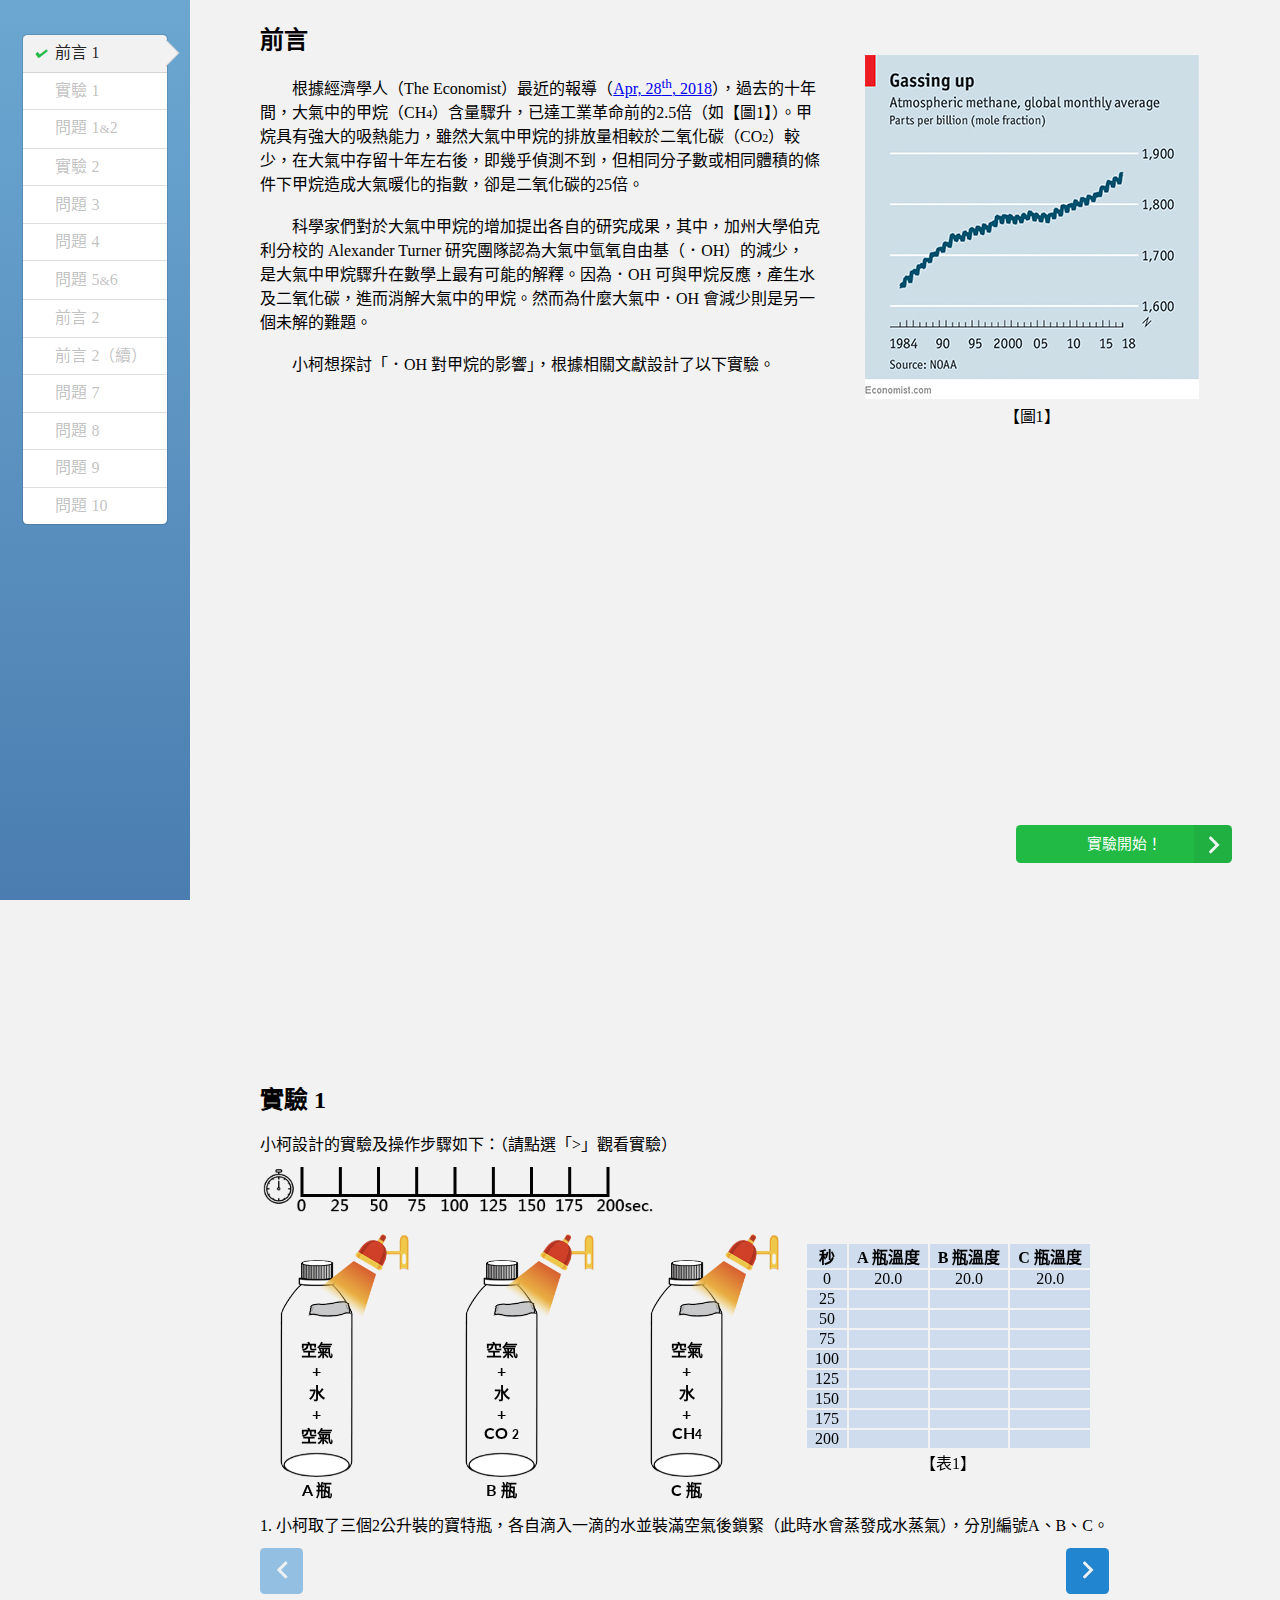
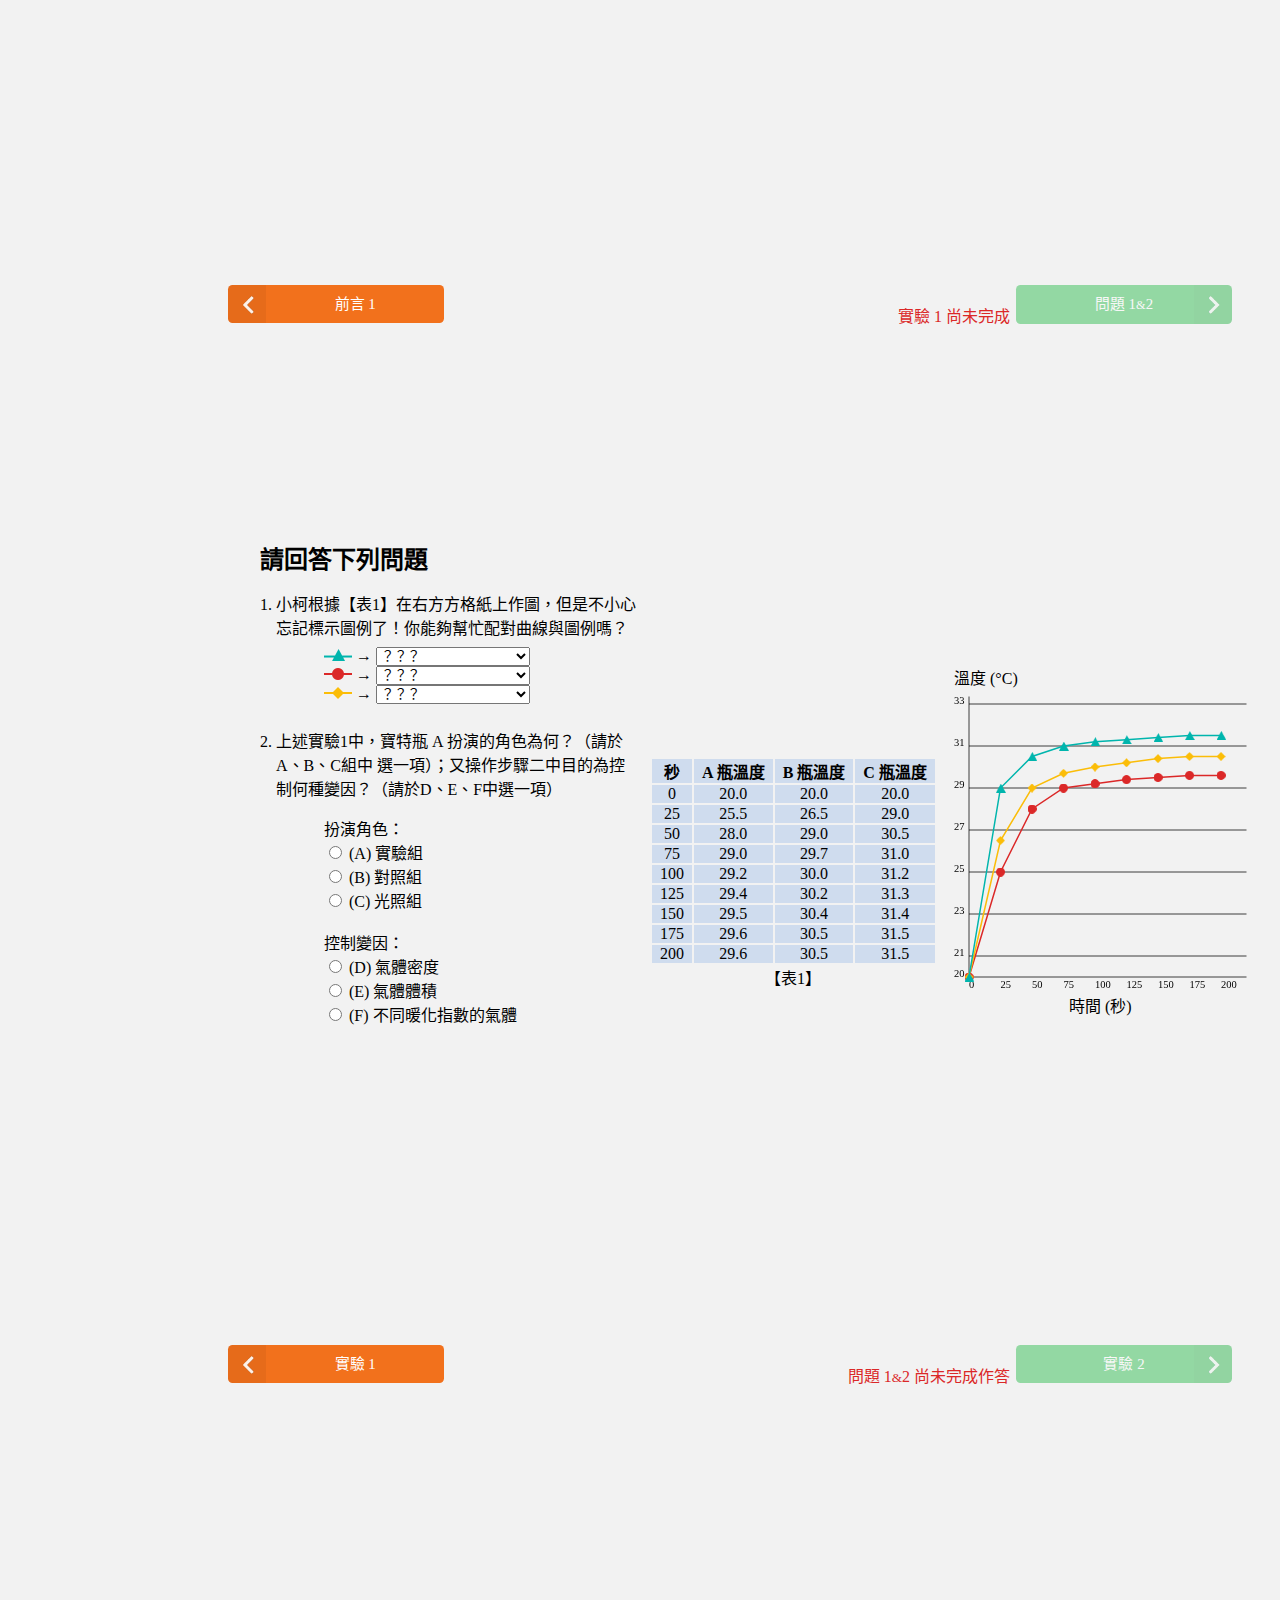
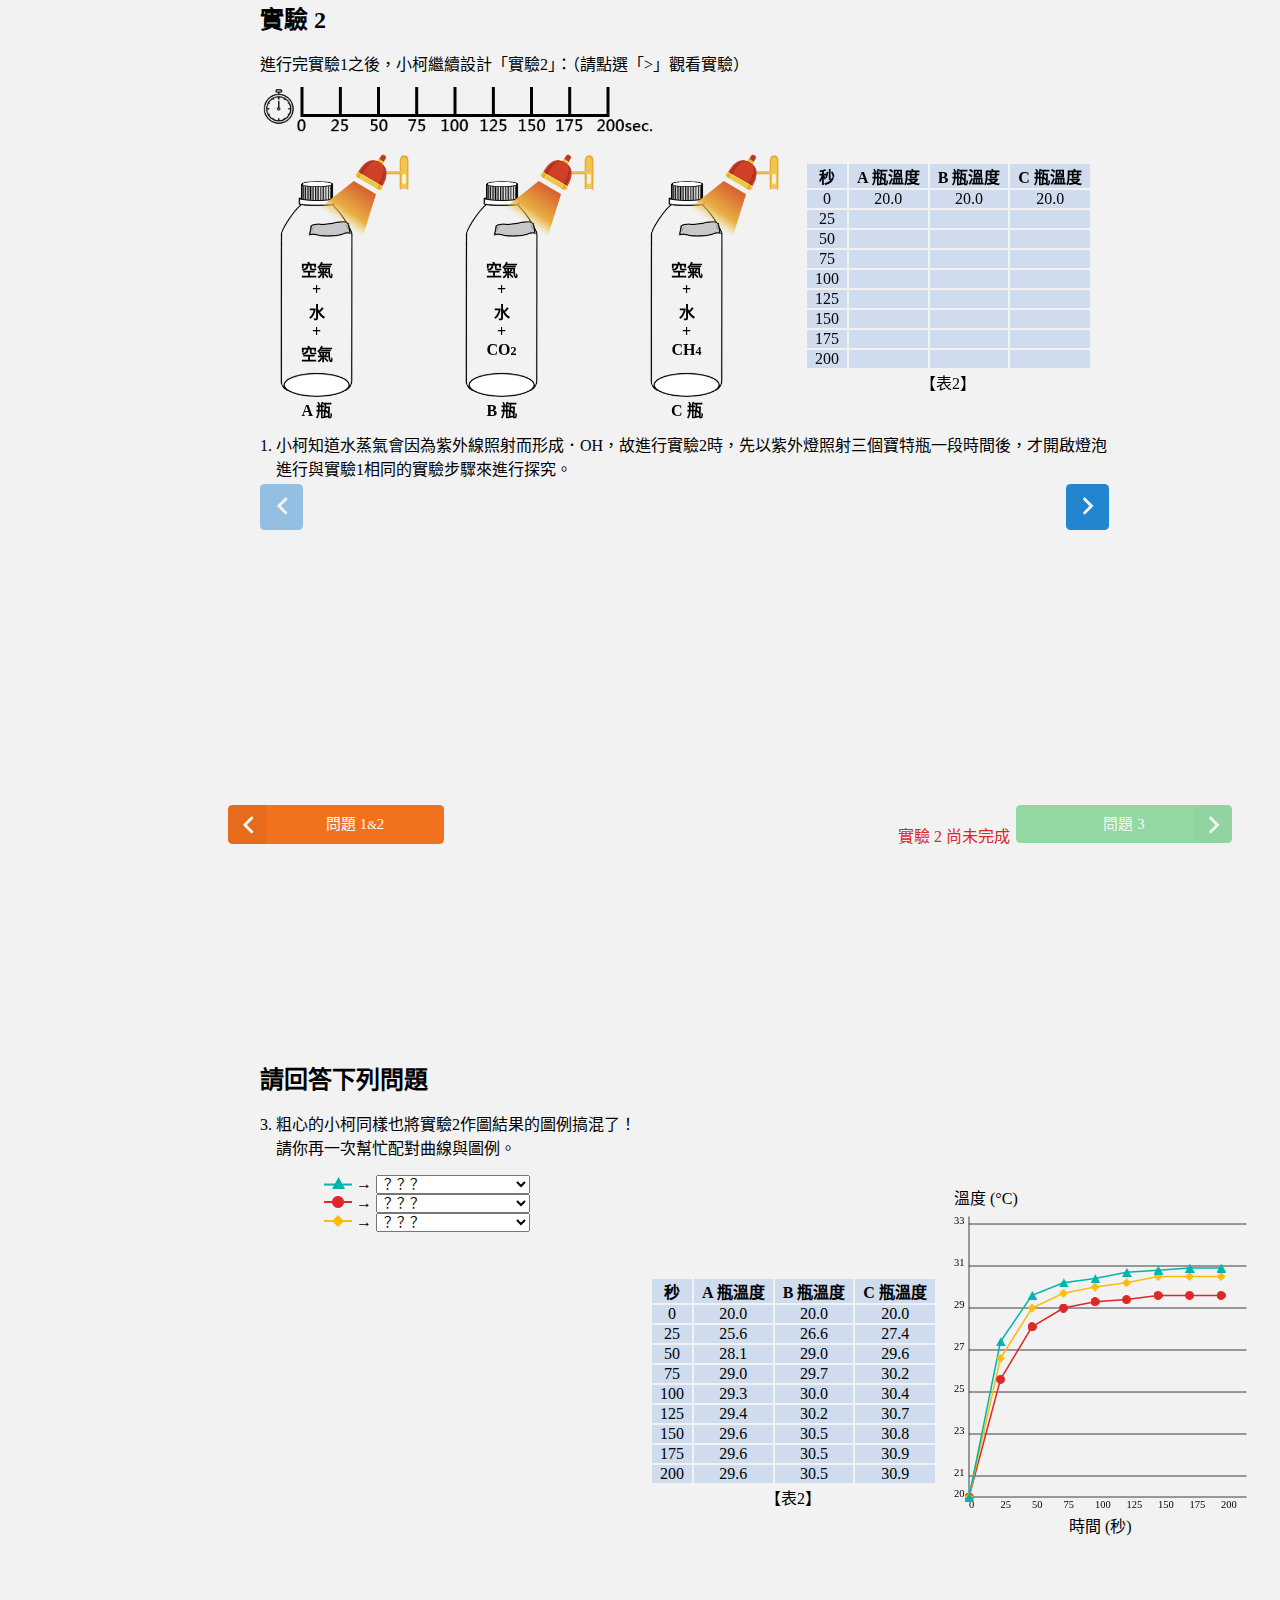
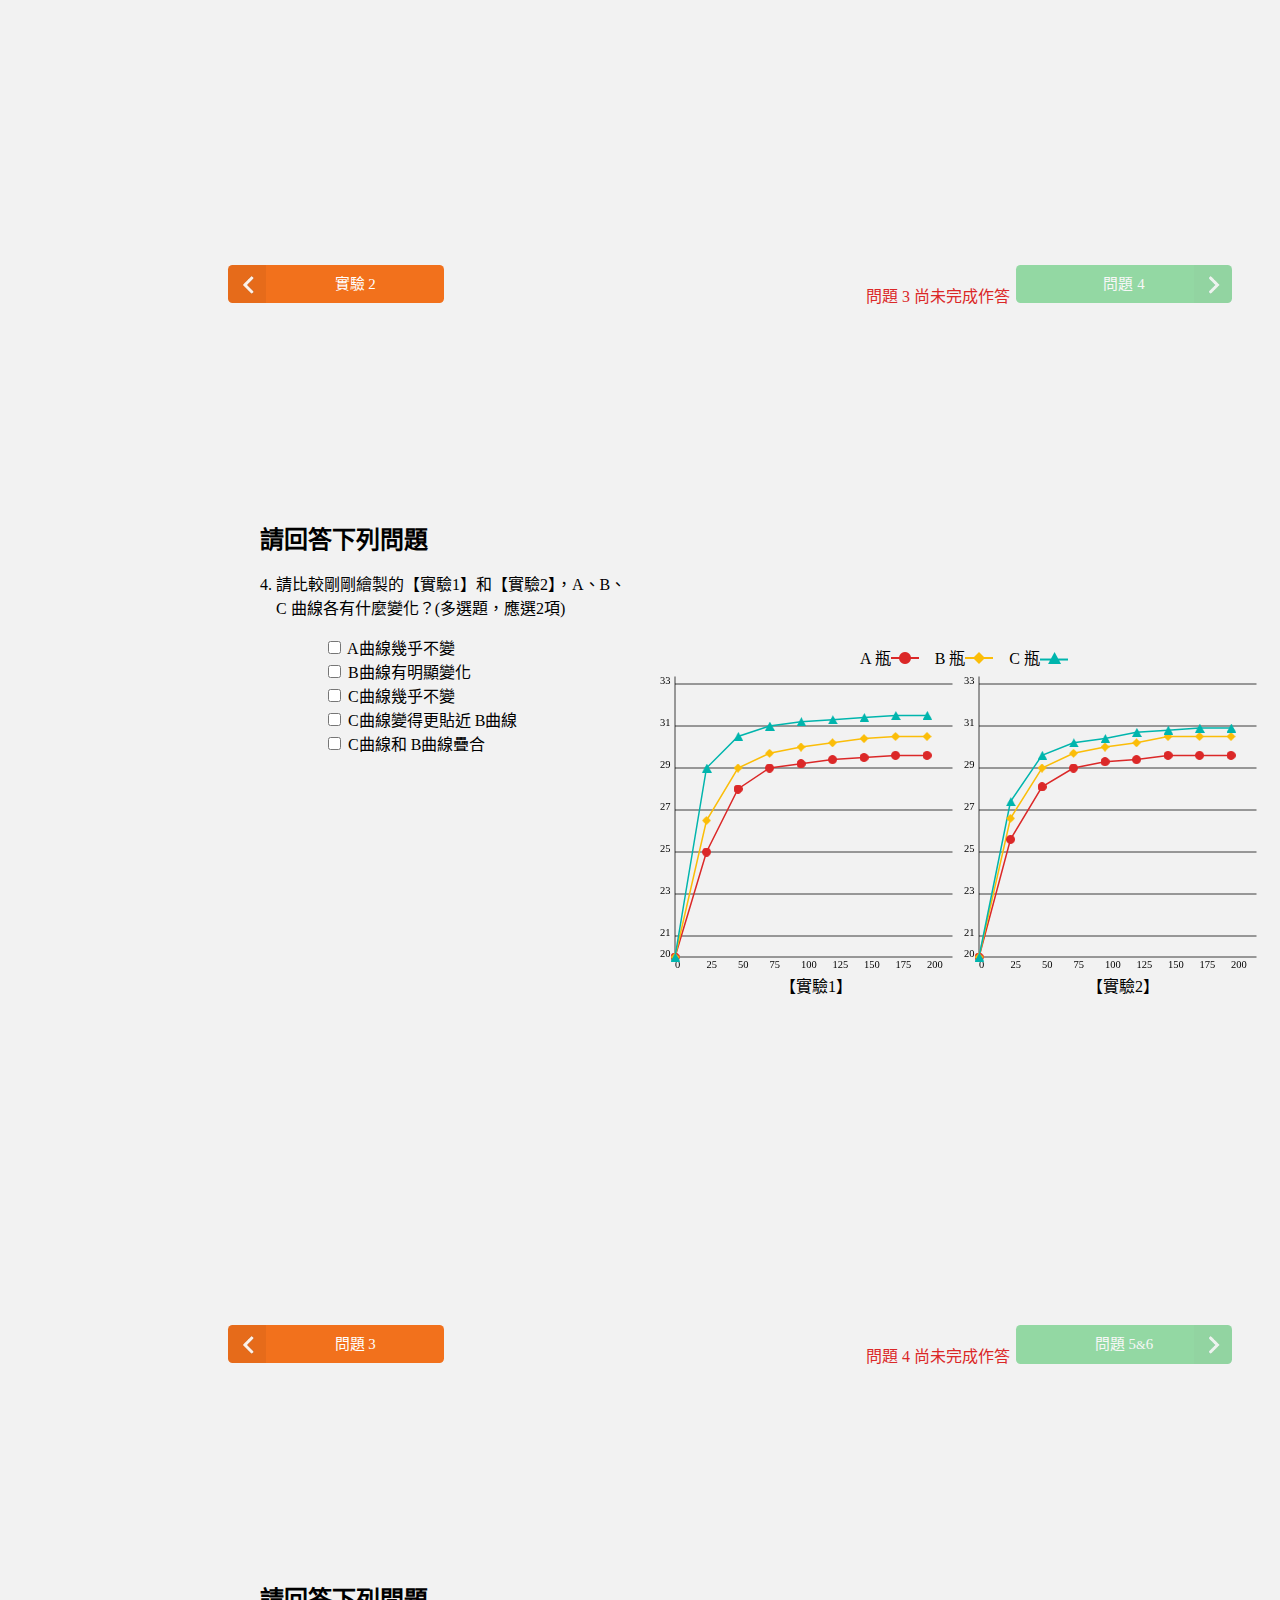
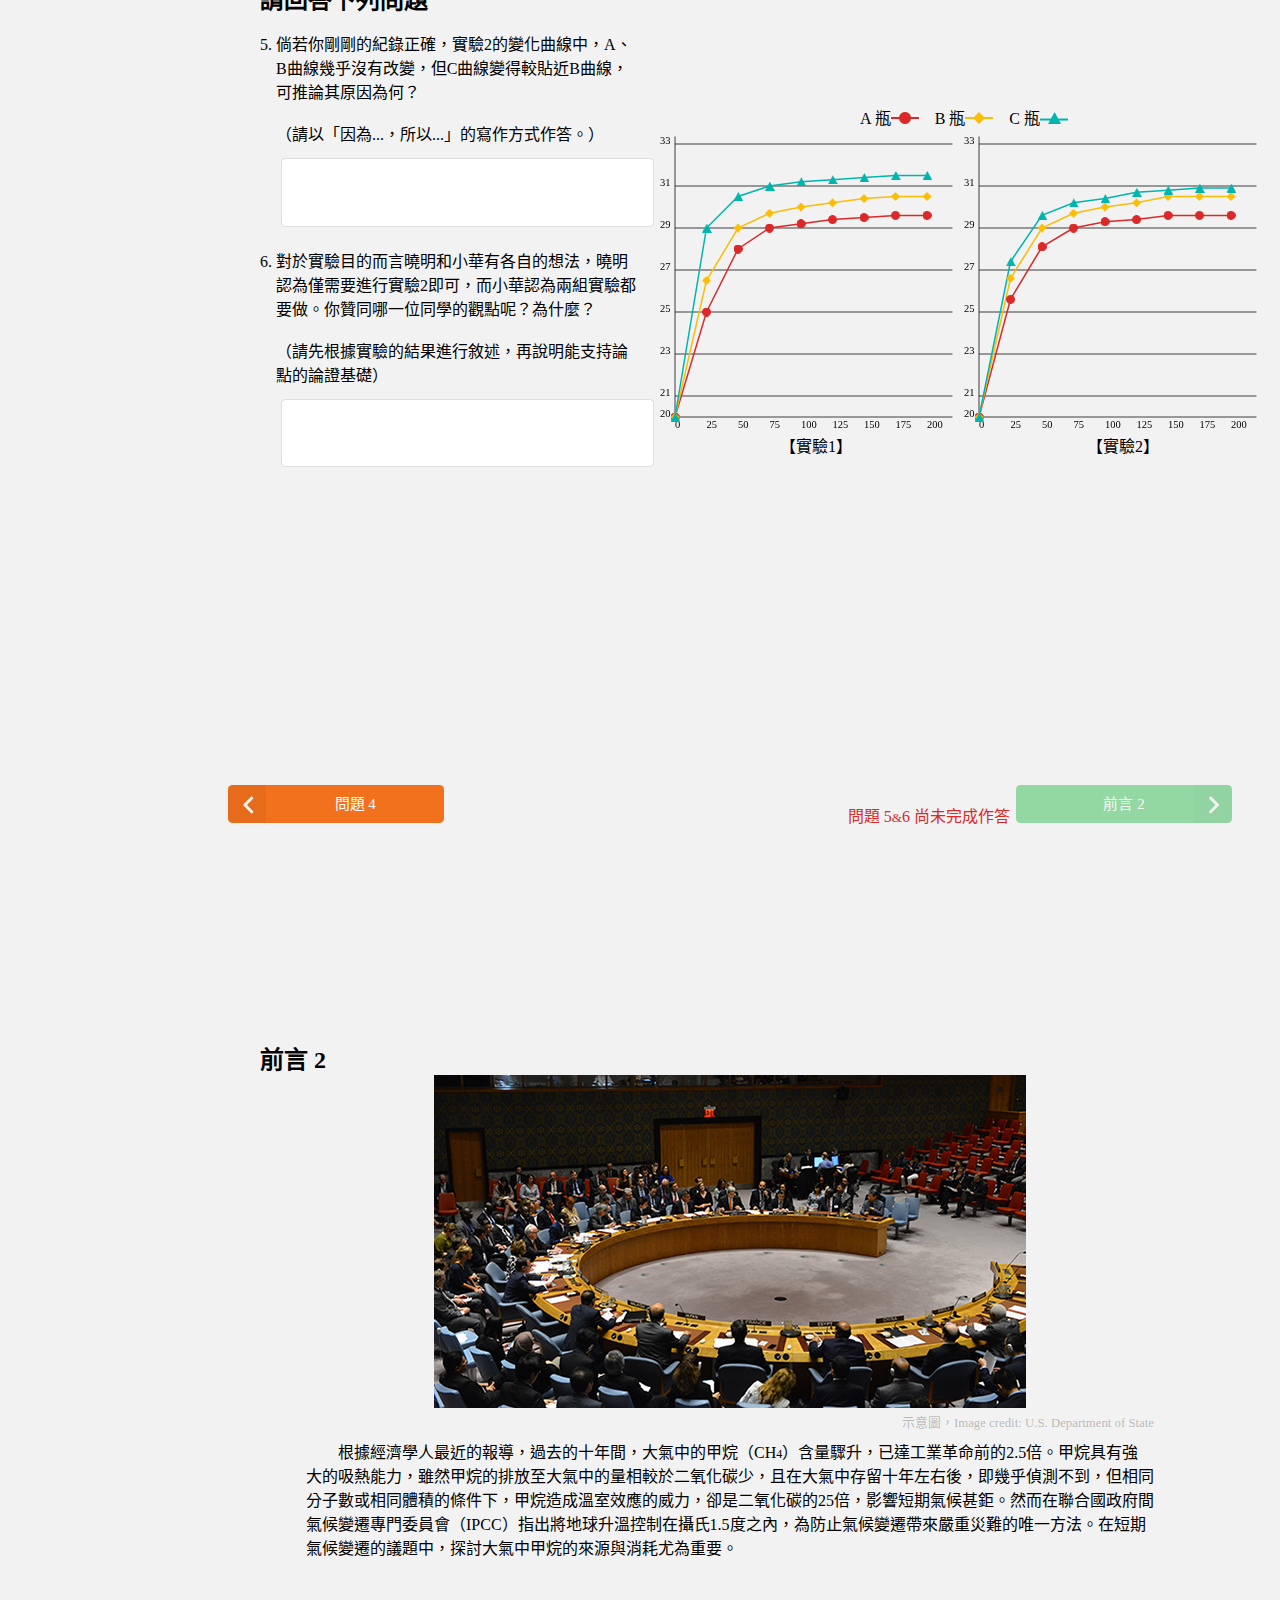
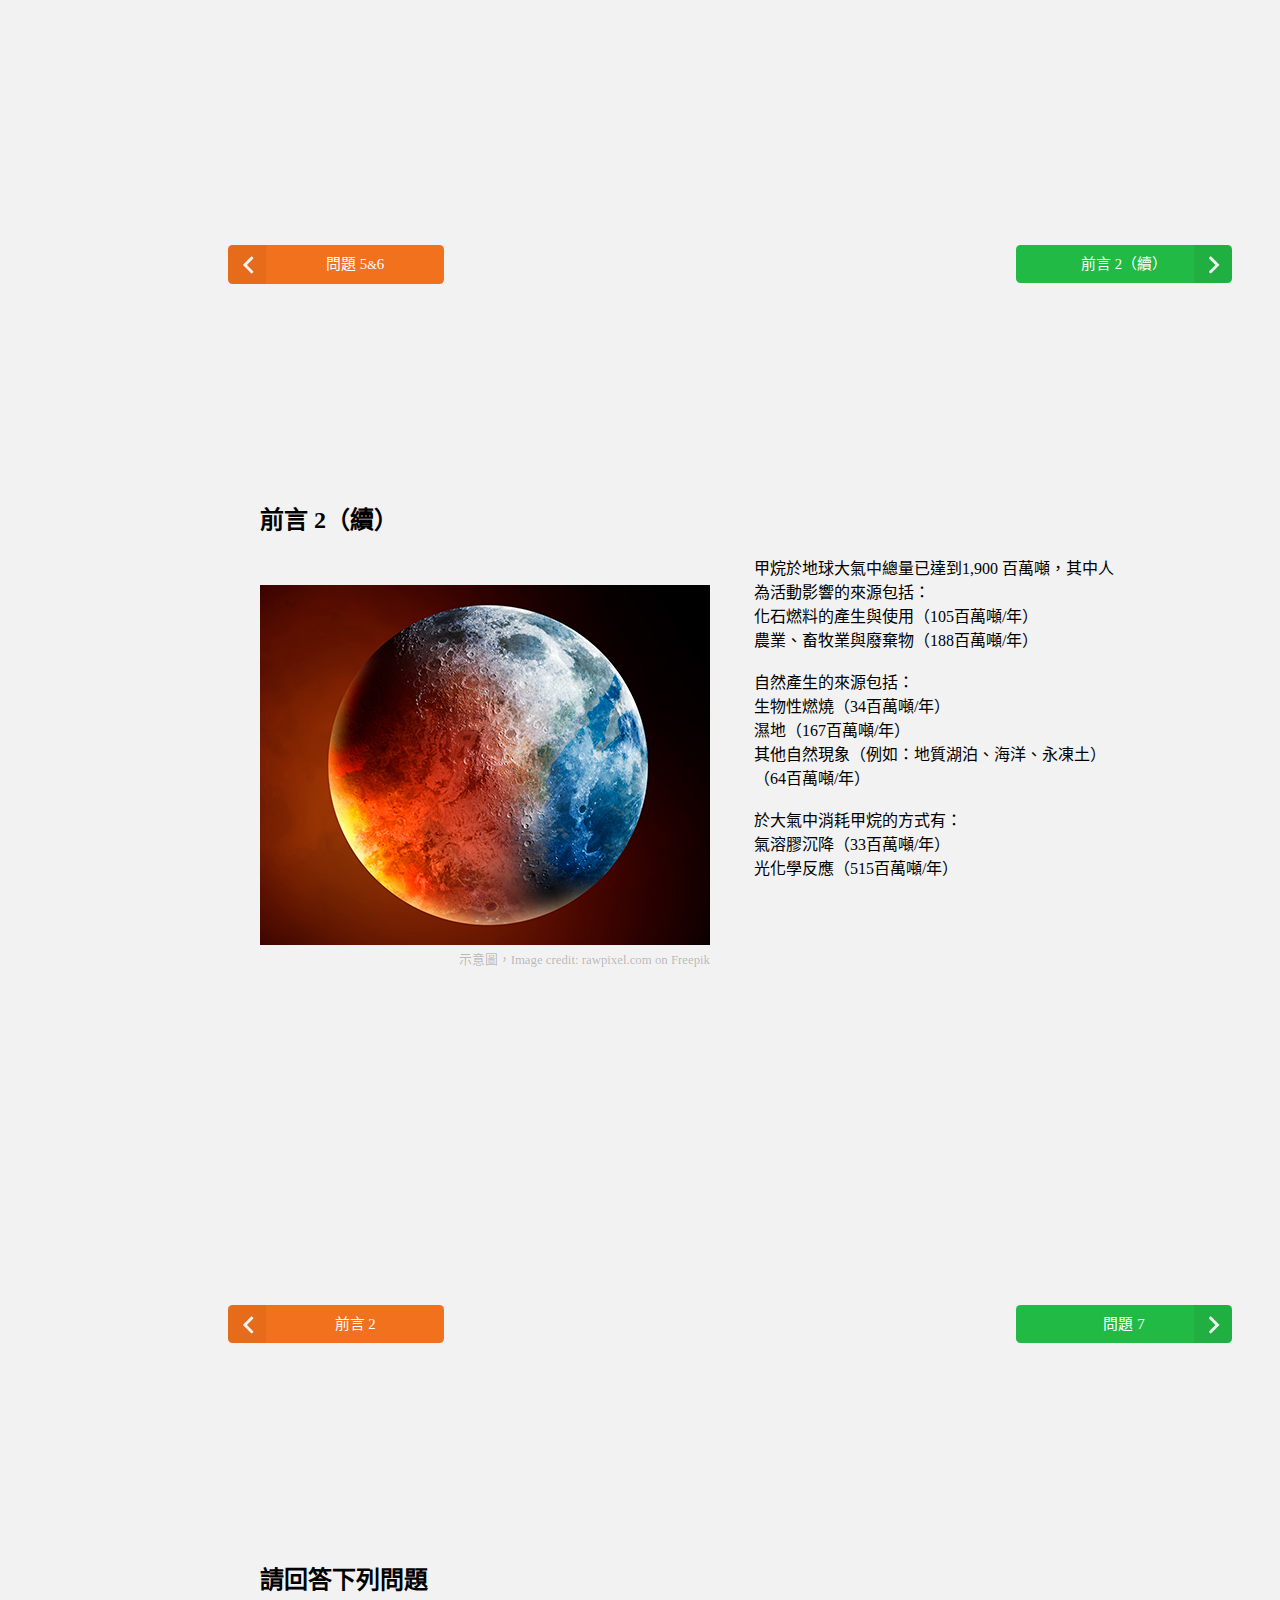
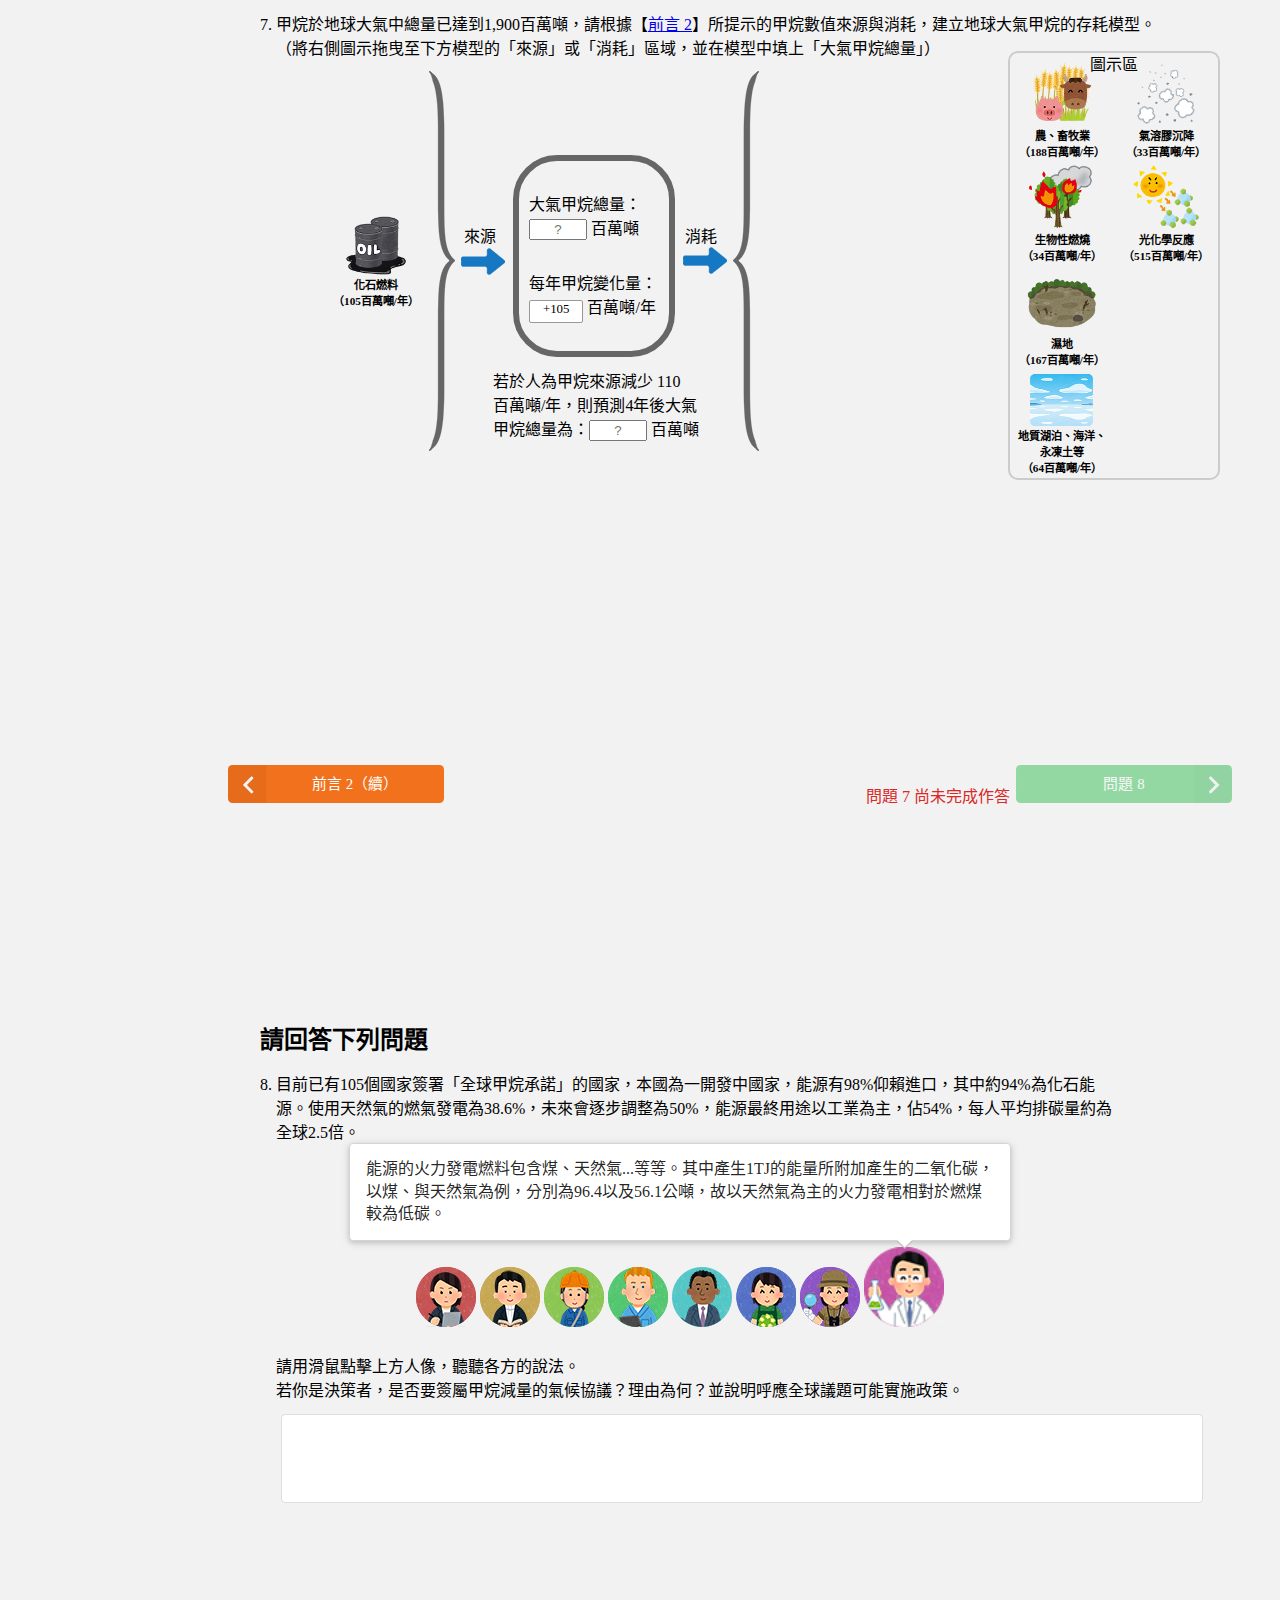
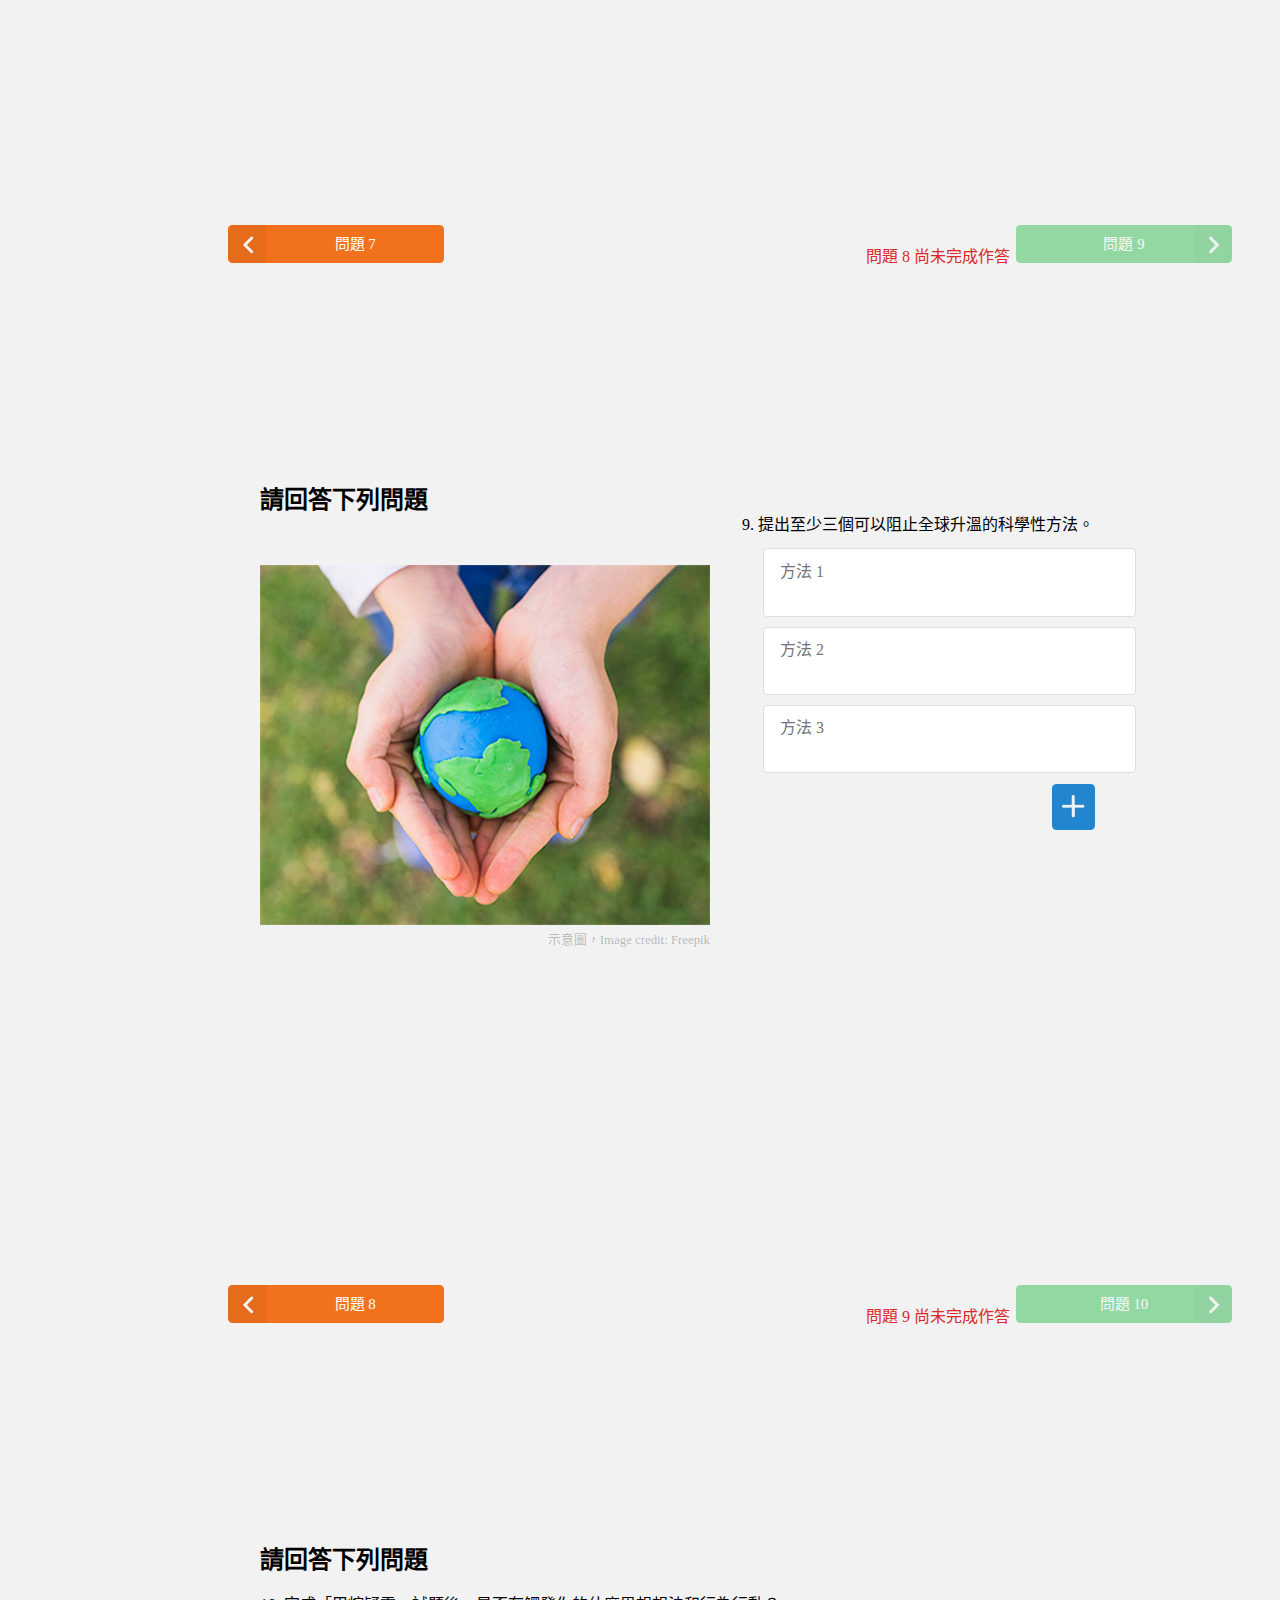
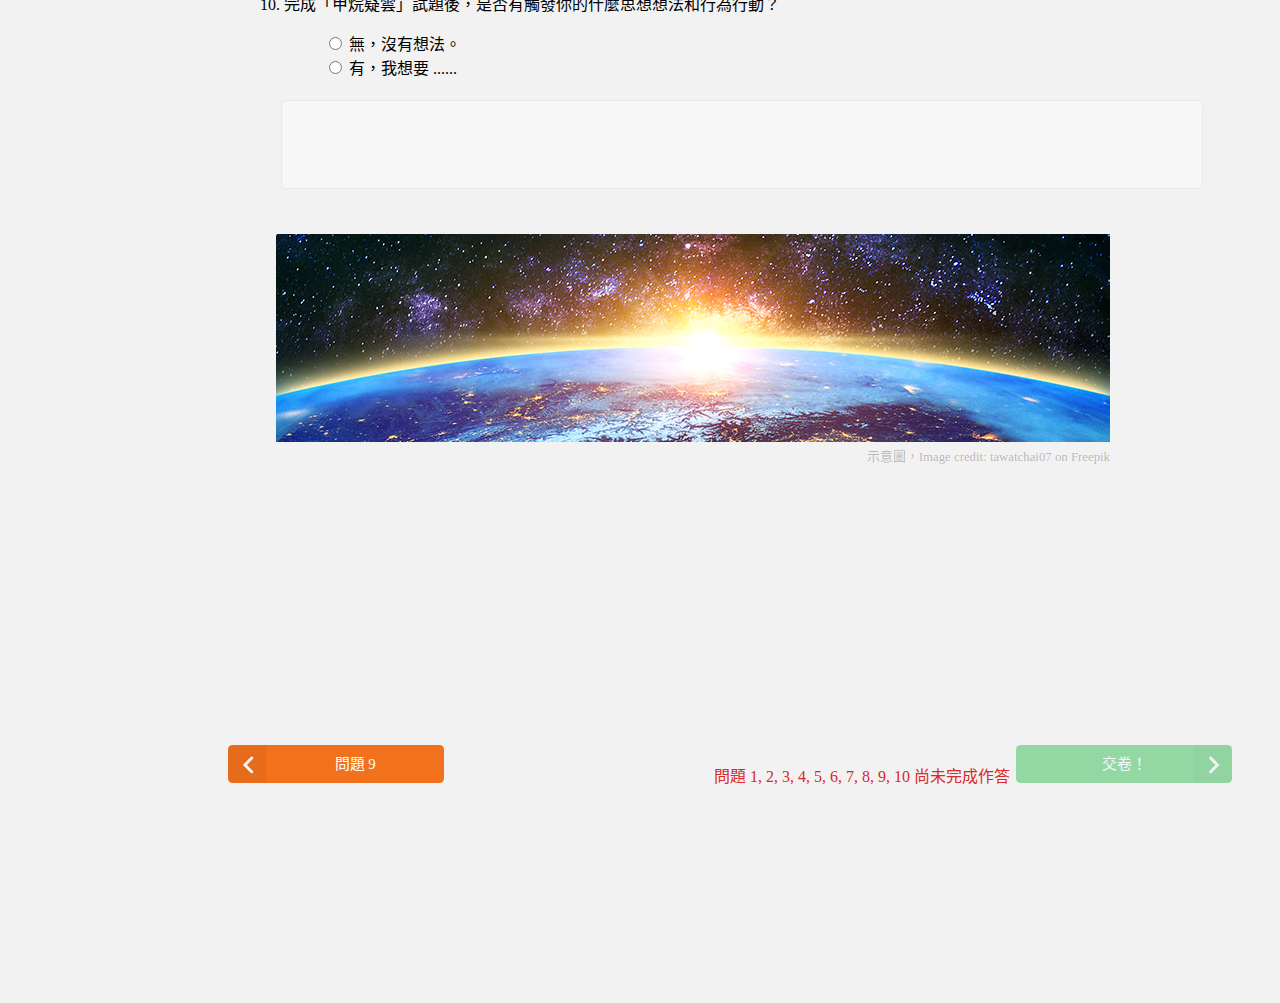
==== index.html @ 1a1a3a29 "Add custom tracking events" ====
﻿<!doctype html>
<html lang="zh-tw">
<head>
	<meta charset="UTF-8">
	<title>甲烷疑雲</title>

	<link rel="stylesheet" type="text/css" href="style/body.css">
	<link rel="stylesheet" type="text/css" href="style/button.css">
	<link rel="stylesheet" type="text/css" href="style/popup.css">
	<link rel="stylesheet" type="text/css" href="style/step.css">
	<link rel="stylesheet" type="text/css" href="style/textarea.css">
	<link rel="stylesheet" type="text/css" href="style/quiz7.css">
	<link rel="stylesheet" type="text/css" href="style/quiz8.css">

	<script type="text/javascript" src="script/timer.js"></script>
	<script type="text/javascript" src="script/navigation.js"></script>
	<script type="text/javascript" src="script/exp1.js"></script>
	<script type="text/javascript" src="script/quiz1.js"></script>
	<script type="text/javascript" src="script/exp2.js"></script>
	<script type="text/javascript" src="script/quiz2.js"></script>
	<script type="text/javascript" src="script/quiz7.js"></script>
	<script type="text/javascript" src="script/quiz8.js"></script>
	<script type="text/javascript" src="script/quiz9.js"></script>
</head>

<body>
	<div class="aside">
		<div class="aside-container">	   
			<div class="ui vertical steps">
				<a class="active step" id="step0" onclick="scrollToSection(0)">
					<img src="image/check.png" class="check-icon" id="cm0">
					<div class="content">
						<div class="description" id="step-desc1">前言 1</div>
					</div>
				</a>
				<a class="disabled step" id="step1" onclick="scrollToSection(1)">
					<img src="image/check.png" class="check-icon hidden" id="cm1">
					<div class="content">
						<div class="description" id="step-desc2">實驗 1</div>
					</div>
				</a>
				<a class="disabled step" id="step2" onclick="scrollToSection(2)">
					<img src="image/check.png" class="check-icon hidden" id="cm2">
					<div class="content">
						<div class="description" id="step-desc3">問題 1<small>&amp;</small>2</div>
					</div>
				</a>
				<a class="disabled step" id="step3" onclick="scrollToSection(3)">
					<img src="image/check.png" class="check-icon hidden" id="cm3">
					<div class="content">
						<div class="description" id="step-desc4">實驗 2</div>
					</div>
				</a>
				<a class="disabled step" id="step4" onclick="scrollToSection(4)">
					<img src="image/check.png" class="check-icon hidden" id="cm4">
					<div class="content">
						<div class="description" id="step-desc5">問題 3</div>
					</div>
				</a>
				<a class="disabled step" id="step5" onclick="scrollToSection(5)">
					<img src="image/check.png" class="check-icon hidden" id="cm5">
					<div class="content">
						<div class="description" id="step-desc6">問題 4</div>
					</div>
				</a>
				<a class="disabled step" id="step6" onclick="scrollToSection(6)">
					<img src="image/check.png" class="check-icon hidden" id="cm6">
					<div class="content">
						<div class="description" id="step-desc7">問題 5<small>&amp;</small>6</div>
					</div>
				</a>
				<a class="disabled step" id="step7" onclick="scrollToSection(7)">
					<img src="image/check.png" class="check-icon hidden" id="cm7">
					<div class="content">
						<div class="description" id="step-desc8">前言 2</div>
					</div>
				</a>
				<a class="disabled step" id="step8" onclick="scrollToSection(8)">
					<img src="image/check.png" class="check-icon hidden" id="cm8">
					<div class="content">
						<div class="description" id="step-desc9">前言 2（續）</div>
					</div>
				</a>
				<a class="disabled step" id="step9" onclick="scrollToSection(9)">
					<img src="image/check.png" class="check-icon hidden" id="cm9">
					<div class="content">
						<div class="description" id="step-desc10">問題 7</div>
					</div>
				</a>
				<a class="disabled step" id="step10" onclick="scrollToSection(10)">
					<img src="image/check.png" class="check-icon hidden" id="cm10">
					<div class="content">
						<div class="description" id="step-desc11">問題 8</div>
					</div>
				</a>
				<a class="disabled step" id="step11" onclick="scrollToSection(11)">
					<img src="image/check.png" class="check-icon hidden" id="cm11">
					<div class="content">
						<div class="description" id="step-desc12">問題 9</div>
					</div>
				</a>
				<a class="disabled step" id="step12" onclick="scrollToSection(12)">
					<img src="image/check.png" class="check-icon hidden" id="cm12">
					<div class="content">
						<div class="description" id="step-desc13">問題 10</div>
					</div>
				</a>
			</div>
		</div>
	</div>

	<div class="main">
		<div id="intro" class="main-block">
			<div class="main-block-title">
				<h2>前言</h2>
			</div>
			<div class="intro-desc">
		　　根據經濟學人（The Economist）最近的報導（<a href="https://www.economist.com/printedition/2018-04-28" target="_blank">Apr, 28<sup>th</sup>, 2018</a>），過去的十年間，大氣中的甲烷（CH<span style="font-size: 12px">4</span>）含量驟升，已達工業革命前的2.5倍（如【圖1】）。甲烷具有強大的吸熱能力，雖然大氣中甲烷的排放量相較於二氧化碳（CO<span style="font-size: 12px">2</span>）較少，在大氣中存留十年左右後，即幾乎偵測不到，但相同分子數或相同體積的條件下甲烷造成大氣暖化的指數，卻是二氧化碳的25倍。<br><br>
		　　科學家們對於大氣中甲烷的增加提出各自的研究成果，其中，加州大學伯克利分校的 Alexander Turner 研究團隊認為大氣中氫氧自由基（．OH）的減少，是大氣中甲烷驟升在數學上最有可能的解釋。因為．OH 可與甲烷反應，產生水及二氧化碳，進而消解大氣中的甲烷。然而為什麼大氣中．OH 會減少則是另一個未解的難題。<br><br>
			　　小柯想探討「．OH 對甲烷的影響」，根據相關文獻設計了以下實驗。<br><br>
			</div>
			<div class="intro-img">
				<img src="image/fig1.jpg"><br>
				【圖1】
			</div>
		</div>
		<div class="main-block-footer">
			<div class="next-button-container">
				<button id="next0" class="small green fluid ui right labeled icon button" onclick="scrollToSection(1)">
					<i class="icon"><img src="image/right.png" class="arrow-icon"></i>
					<div id="next0-desc">實驗開始！</div>
				</button>
			</div>
		</div>
		
		<div id="exp1" class="main-block">
			<div class="main-block-title">
				<h2>實驗 1</h2>
			</div>
			<div class="exp-general-desc">
				<p style="text-indent: -1em;">小柯設計的實驗及操作步驟如下：（請點選「&gt;」觀看實驗）</p>
			</div>
			<image id="exp1TimerBar" width="0px" src="image/TimerBar.png" class="exp1-timer-bar">
			<image src="image/Timer.png" class="exp1-timer">

			<div class="exp1-padding-left"> </div>
			<iframe id="exp1-bottleA" class="exp1-bottle" src="exp1.html" frameborder="0" onload="prepareExp1BottleA()"></iframe> 
			<iframe id="exp1-bottleB" class="exp1-bottle" src="exp1.html" frameborder="0" onload="prepareExp1BottleB()"></iframe> 
			<iframe id="exp1-bottleC" class="exp1-bottle" src="exp1.html" frameborder="0" onload="prepareExp1BottleC()"></iframe> 

			<div class="exp1-table-container">
				<table class="exp1-table">
					<tr><th>秒</th><th>A 瓶溫度</th><th>B 瓶溫度</th><th>C 瓶溫度</th></tr>
					<tr id="exp1row0"><td>  0</td><td>20.0</td><td>20.0</td><td>20.0</td></tr>
					<tr id="exp1row1"><td> 25</td><td> </td><td> </td><td> </td></tr>
					<tr id="exp1row2"><td> 50</td><td> </td><td> </td><td> </td></tr>
					<tr id="exp1row3"><td> 75</td><td> </td><td> </td><td> </td></tr>
					<tr id="exp1row4"><td>100</td><td> </td><td> </td><td> </td></tr>
					<tr id="exp1row5"><td>125</td><td> </td><td> </td><td> </td></tr>
					<tr id="exp1row6"><td>150</td><td> </td><td> </td><td> </td></tr>
					<tr id="exp1row7"><td>175</td><td> </td><td> </td><td> </td></tr>
					<tr id="exp1row8"><td>200</td><td> </td><td> </td><td> </td></tr>
				</table>
				<span style="margin-left: 115px;">【表1】</span>
			</div>

			<div id="exp1-desc" class="exp1-desc">
				<p style="text-indent: -1em;">1.  小柯取了三個2公升裝的寶特瓶，各自滴入一滴的水並裝滿空氣後鎖緊（此時水會蒸發成水蒸氣），分別編號A、B、C。</p>
			</div>
			<div class="exp1-prvbtn-container">
				<bottom id="exp1-prvbtn" class="blue compact mini ui icon button disabled" onclick="onExp1PrvBtn()">
					<i class="icon"><img src="image/left.png" width="28px" height="28px"></i>
				</button>
			</div>
			<div class="exp1-nxtbtn-container">
				<bottom id="exp1-nxtbtn" class="blue compact mini ui icon button" onclick="onExp1NxtBtn()">
					<i class="icon"><img src="image/right.png" width="28px" height="28px"></i>
				</button>
			</div>
		</div>
		<div class="main-block-footer">
			<div class="prv-button-container">
				<button id="prv1" class="small orange fluid ui labeled icon button" onclick="scrollToSection(0)">
					<i class="icon"><img src="image/left.png" class="arrow-icon"></i>
					<div id="prv1-desc">前言 1</div>
				</button>
			</div>
			<div id="next1-hint" class="summitbtn-warning-container">
				<br>實驗 1 尚未完成
			</div>
			<div class="next-button-container">
				<button id="next1" class="small green fluid ui right labeled icon button" onclick="scrollToSection(2)">
					<i class="icon"><img src="image/right.png" class="arrow-icon"></i>
					<div id="next1-desc">問題 1<small>&amp;</small>2</div>
				</button>
			</div>
		</div>		

		<div id="quiz1" class="main-block">
			<div class="main-block-title">
				<h2>請回答下列問題</h2>
			</div>
			<div class="quiz1-graph-container">
				<div class="quiz1-table-container">
					<table class="exp1-table">
						<tr><th>秒</th><th>A 瓶溫度</th><th>B 瓶溫度</th><th>C 瓶溫度</th></tr>
						<tr><td>0</td><td>20.0</td><td>20.0</td><td>20.0</td></tr>
						<tr><td>25</td><td>25.5</td><td>26.5</td><td>29.0</td></tr>
						<tr><td>50</td><td>28.0</td><td>29.0</td><td>30.5</td></tr>
						<tr><td>75</td><td>29.0</td><td>29.7</td><td>31.0</td></tr>
						<tr><td>100</td><td>29.2</td><td>30.0</td><td>31.2</td></tr>
						<tr><td>125</td><td>29.4</td><td>30.2</td><td>31.3</td></tr>
						<tr><td>150</td><td>29.5</td><td>30.4</td><td>31.4</td></tr>
						<tr><td>175</td><td>29.6</td><td>30.5</td><td>31.5</td></tr>
						<tr><td>200</td><td>29.6</td><td>30.5</td><td>31.5</td></tr>
					</table>
					<span style="margin-left: 115px;">【表1】</span>
				</div>
				<div class="quiz1-canvas-container">
				溫度 (°C)
					<canvas id="quiz1Canvas" width="300px" height="300px"></canvas>
					<span style="margin-left: 115px;">時間 (秒)</span>
				</div>
			</div>

			<div class="quiz3-desc">
				<p style="text-indent: -1em; margin-bottom: 0.5em">1.  小柯根據【表1】在右方方格紙上作圖，但是不小心忘記標示圖例了！你能夠幫忙配對曲線與圖例嗎？</p>
				<p style="margin-left: 3em; margin-top: 0; margin-bottom: 1.5em">
					<img src="image/triangle_line.png"> →  
					<select id="quiz1-select1" onchange="q1SelectChanged(1)">
						<option value="unknown">？？？</option>
						<option value="A">A 瓶 (空氣 + 水 + 空氣)</option>
						<option value="B">B 瓶 (空氣 + 水 + CO₂)</option>
						<option value="C">C 瓶 (空氣 + 水 + CH₄)</option>
					</select><br>
					<img src="image/dot_line.png"> →  
					<select id="quiz1-select2" onchange="q1SelectChanged(2)">
						<option value="unknown">？？？</option>
						<option value="A">A 瓶 (空氣 + 水 + 空氣)</option>
						<option value="B">B 瓶 (空氣 + 水 + CO₂)</option>
						<option value="C">C 瓶 (空氣 + 水 + CH₄)</option>
					</select><br>
					<img src="image/square_line.png"> →  
					<select id="quiz1-select3" onchange="q1SelectChanged(3)">
						<option value="unknown">？？？</option>
						<option value="A">A 瓶 (空氣 + 水 + 空氣)</option>
						<option value="B">B 瓶 (空氣 + 水 + CO₂)</option>
						<option value="C">C 瓶 (空氣 + 水 + CH₄)</option>
					</select>
				</p>
				<p style="text-indent: -1em;">2.  上述實驗1中，寶特瓶 A 扮演的角色為何？（請於A、B、C組中 選一項）；又操作步驟二中目的為控制何種變因？（請於D、E、F中選一項）</p>
				<p style="margin-left: 3em;">
					扮演角色：<br>
					<input type="radio" id="quiz2radio1-1" name="quiz1radio1" value="實驗組" onchange="q2RadioChanged(1)"> (A) 實驗組 <br>
					<input type="radio" id="quiz2radio1-2" name="quiz1radio1" value="對照組" onchange="q2RadioChanged(1)"> (B) 對照組 <br>
					<input type="radio" id="quiz2radio1-3" name="quiz1radio1" value="光照組" onchange="q2RadioChanged(1)"> (C) 光照組 <br><br>
					控制變因：<br>
					<input type="radio" id="quiz2radio2-1" name="quiz1radio2" value="氣體密度" onchange="q2RadioChanged(2)"> (D) 氣體密度 <br>
					<input type="radio" id="quiz2radio2-2" name="quiz1radio2" value="氣體體積" onchange="q2RadioChanged(2)"> (E) 氣體體積 <br>
					<input type="radio" id="quiz2radio2-3" name="quiz1radio2" value="不同暖化指數的氣體" onchange="q2RadioChanged(2)"> (F) 不同暖化指數的氣體 
				</p>
			</div>
		</div>
		<div class="main-block-footer">
			<div class="prv-button-container">
				<button id="prv2" class="small orange fluid ui labeled icon button" onclick="scrollToSection(1)">
					<i class="icon"><img src="image/left.png" class="arrow-icon"></i>
					<div id="prv2-desc">實驗 1</div>
				</button>
			</div>
			<div id="next2-hint" class="summitbtn-warning-container">
				<br>問題 1<small>&amp;</small>2 尚未完成作答
			</div>
			<div class="next-button-container">
				<button id="next2" class="small green fluid ui right labeled icon button disabled" onclick="scrollToSection(3)">
					<i class="icon"><img src="image/right.png" class="arrow-icon"></i>
					<div id="next2-desc">實驗 2</div>
				</button>
			</div>
		</div>

		<div id="exp2" class="main-block">
			<div class="main-block-title">
				<h2>實驗 2</h2>
			</div>
			<div class="exp-general-desc">
				<p style="text-indent: -1em;">進行完實驗1之後，小柯繼續設計「實驗2」：（請點選「&gt;」觀看實驗）</p>
			</div>
			<image id="exp2TimerBar" width="0px" src="image/TimerBar.png" class="exp1-timer-bar">
			<image src="image/Timer.png" class="exp1-timer">

			<div class="exp1-padding-left"> </div>
			<iframe id="exp2-bottleA" class="exp1-bottle" src="exp2.html" frameborder="0" onload="prepareExp2BottleA()"></iframe> 
			<iframe id="exp2-bottleB" class="exp1-bottle" src="exp2.html" frameborder="0" onload="prepareExp2BottleB()"></iframe> 
			<iframe id="exp2-bottleC" class="exp1-bottle" src="exp2.html" frameborder="0" onload="prepareExp2BottleC()"></iframe> 

			<div class="exp1-table-container">
				<table class="exp1-table">
					<tr><th>秒</th><th>A 瓶溫度</th><th>B 瓶溫度</th><th>C 瓶溫度</th></tr>
					<tr id="exp2row0"><td>  0</td><td>20.0</td><td>20.0</td><td>20.0</td></tr>
					<tr id="exp2row1"><td> 25</td><td> </td><td> </td><td> </td></tr>
					<tr id="exp2row2"><td> 50</td><td> </td><td> </td><td> </td></tr>
					<tr id="exp2row3"><td> 75</td><td> </td><td> </td><td> </td></tr>
					<tr id="exp2row4"><td>100</td><td> </td><td> </td><td> </td></tr>
					<tr id="exp2row5"><td>125</td><td> </td><td> </td><td> </td></tr>
					<tr id="exp2row6"><td>150</td><td> </td><td> </td><td> </td></tr>
					<tr id="exp2row7"><td>175</td><td> </td><td> </td><td> </td></tr>
					<tr id="exp2row8"><td>200</td><td> </td><td> </td><td> </td></tr>
				</table>
				<span style="margin-left: 115px;">【表2】</span>
			</div>

			<div id="exp2-desc" class="exp2-desc">
				<p style="text-indent: -1em;">1.  小柯知道水蒸氣會因為紫外線照射而形成．OH，故進行實驗2時，先以紫外燈照射三個寶特瓶一段時間後，才開啟燈泡進行與實驗1相同的實驗步驟來進行探究。</p>
			</div>
			<div class="exp1-prvbtn-container">
				<bottom id="exp2-prvbtn" class="blue compact mini ui icon button disabled" onclick="onExp2PrvBtn()">
					<i class="icon"><img src="image/left.png" width="28px" height="28px"></i>
				</button>
			</div>
			<div class="exp1-nxtbtn-container">
				<bottom id="exp2-nxtbtn" class="blue compact mini ui icon button" onclick="onExp2NxtBtn()">
					<i class="icon"><img src="image/right.png" width="28px" height="28px"></i>
				</button>
			</div>		
		</div>
		<div class="main-block-footer">		
			<div class="prv-button-container">
				<button id="prv3" class="small orange fluid ui labeled icon button" onclick="scrollToSection(2)">
					<i class="icon"><img src="image/left.png" class="arrow-icon"></i>
					<div id="prv3-desc">問題 1<small>&amp;</small>2</div>
				</button>
			</div>
			<div id="next3-hint" class="summitbtn-warning-container">
				<br>實驗 2 尚未完成
			</div>
			<div class="next-button-container">
				<button id="next3" class="small green fluid ui right labeled icon button" onclick="scrollToSection(4)">
					<i class="icon"><img src="image/right.png" class="arrow-icon"></i>
					<div id="next3-desc">問題 3</div>
				</button>
			</div>
		</div>

		<div id="quiz3" class="main-block">
			<div class="main-block-title">
				<h2>請回答下列問題</h2>
			</div>
			<div class="quiz1-graph-container">
				<div class="quiz1-table-container">
					<table class="exp1-table">
						<tr><th>秒</th><th>A 瓶溫度</th><th>B 瓶溫度</th><th>C 瓶溫度</th></tr>
						<tr><td>0</td><td>20.0</td><td>20.0</td><td>20.0</td></tr>
						<tr><td>25</td><td>25.6</td><td>26.6</td><td>27.4</td></tr>
						<tr><td>50</td><td>28.1</td><td>29.0</td><td>29.6</td></tr>
						<tr><td>75</td><td>29.0</td><td>29.7</td><td>30.2</td></tr>
						<tr><td>100</td><td>29.3</td><td>30.0</td><td>30.4</td></tr>
						<tr><td>125</td><td>29.4</td><td>30.2</td><td>30.7</td></tr>
						<tr><td>150</td><td>29.6</td><td>30.5</td><td>30.8</td></tr>
						<tr><td>175</td><td>29.6</td><td>30.5</td><td>30.9</td></tr>
						<tr><td>200</td><td>29.6</td><td>30.5</td><td>30.9</td></tr>
					</table>
					<span style="margin-left: 115px;">【表2】</span>
				</div>
				<div class="quiz1-canvas-container">
				溫度 (°C)
					<canvas id="quiz2Canvas" width="300px" height="300px"></canvas>
					<span style="margin-left: 115px;">時間 (秒)</span>
				</div>
			</div>

			<div class="quiz3-desc">
				<p style="text-indent: -1em;">3.  粗心的小柯同樣也將實驗2作圖結果的圖例搞混了！請你再一次幫忙配對曲線與圖例。</p>
				<p style="margin-left: 3em;">
					<img src="image/triangle_line.png"> →  
					<select id="quiz3-select1" onchange="q3SelectChanged(1)">
						<option value="unknown">？？？</option>
						<option value="A">A 瓶 (空氣 + 水 + 空氣)</option>
						<option value="B">B 瓶 (空氣 + 水 + CO₂)</option>
						<option value="C">C 瓶 (空氣 + 水 + CH₄)</option>
					</select><br>
					<img src="image/dot_line.png"> →  
					<select id="quiz3-select2" onchange="q3SelectChanged(2)">
						<option value="unknown">？？？</option>
						<option value="A">A 瓶 (空氣 + 水 + 空氣)</option>
						<option value="B">B 瓶 (空氣 + 水 + CO₂)</option>
						<option value="C">C 瓶 (空氣 + 水 + CH₄)</option>
					</select><br>
					<img src="image/square_line.png"> →  
					<select id="quiz3-select3" onchange="q3SelectChanged(3)">
						<option value="unknown">？？？</option>
						<option value="A">A 瓶 (空氣 + 水 + 空氣)</option>
						<option value="B">B 瓶 (空氣 + 水 + CO₂)</option>
						<option value="C">C 瓶 (空氣 + 水 + CH₄)</option>
					</select>
				</p>
				
			</div>		
		</div>
		<div class="main-block-footer">		
			<div class="prv-button-container">
				<button id="prv4" class="small orange fluid ui labeled icon button" onclick="scrollToSection(3)">
					<i class="icon"><img src="image/left.png" class="arrow-icon"></i>
					<div id="prv4-desc">實驗 2</div>
				</button>
			</div>
			<div id="next4-hint" class="summitbtn-warning-container">
				<br>問題 3 尚未完成作答
			</div>
			<div class="next-button-container">
				<button id="next4" class="small green fluid ui right labeled icon button disabled" onclick="scrollToSection(5)">
					<i class="icon"><img src="image/right.png" class="arrow-icon"></i>
					<div id="next4-desc">問題 4</div>
				</button>
			</div>
		</div>

		<div id="quiz4" class="main-block">
			<div class="main-block-title">
				<h2>請回答下列問題</h2>
			</div>
			<div class="quiz3-canvas-container">
				<div class="quiz3-canvas-header-container">
					A 瓶<img src="image/dot_line.png">　B 瓶<img src="image/square_line.png">　C 瓶<img src="image/triangle_line.png"><br>
				</div>
				<canvas id="quiz3Canvas1" width="300px" height="300px"></canvas>
				<canvas id="quiz3Canvas2" width="300px" height="300px"></canvas>
				<div class="quiz3-canvas-footer1">【實驗1】</div>
				<div class="quiz3-canvas-footer2">【實驗2】</div>
			</div>

			<div class="quiz3-desc">
				<p style="text-indent: -1em;">4.  請比較剛剛繪製的【實驗1】和【實驗2】，A、B、C 曲線各有什麼變化？(多選題，應選2項)</p>
				<p style="margin-left: 3em;">
					<input type="checkbox" id="quiz4checkbox1" name="quiz3checkbox" value="A" onchange="onCheckboxChange(0)"> A曲線幾乎不變 <br>
					<input type="checkbox" id="quiz4checkbox2" name="quiz3checkbox" value="B" onchange="onCheckboxChange(1)"> B曲線有明顯變化 <br>
					<input type="checkbox" id="quiz4checkbox3" name="quiz3checkbox" value="C" onchange="onCheckboxChange(2)"> C曲線幾乎不變 <br>
					<input type="checkbox" id="quiz4checkbox4" name="quiz3checkbox" value="D" onchange="onCheckboxChange(3)"> C曲線變得更貼近 B曲線 <br>
					<input type="checkbox" id="quiz4checkbox5" name="quiz3checkbox" value="E" onchange="onCheckboxChange(4)"> C曲線和 B曲線疊合
				</p>
			</div>
			
		</div>
		<div class="main-block-footer">		
			<div class="prv-button-container">
				<button id="prv5" class="small orange fluid ui labeled icon button" onclick="scrollToSection(4)">
					<i class="icon"><img src="image/left.png" class="arrow-icon"></i>
					<div id="prv5-desc">問題 3</div>
				</button>
			</div>
			<div id="next5-hint" class="summitbtn-warning-container">
				<br>問題 4 尚未完成作答
			</div>
			<div class="next-button-container">
				<button id="next5" class="small green fluid ui right labeled icon button" onclick="scrollToSection(6)">
					<i class="icon"><img src="image/right.png" class="arrow-icon"></i>
					<div id="next5-desc">問題 5<small>&amp;</small>6</div>
				</button>
			</div>
		</div>

		<div id="quiz5" class="main-block">
			<div class="main-block-title">
				<h2>請回答下列問題</h2>
			</div>
			<div class="quiz3-canvas-container">
				<div class="quiz3-canvas-header-container">
					A 瓶<img src="image/dot_line.png">　B 瓶<img src="image/square_line.png">　C 瓶<img src="image/triangle_line.png"><br>
				</div>
				<canvas id="quiz4Canvas1" width="300px" height="300px"></canvas>
				<canvas id="quiz4Canvas2" width="300px" height="300px"></canvas>
				<div class="quiz3-canvas-footer1">【實驗1】</div>
				<div class="quiz3-canvas-footer2">【實驗2】</div>
			</div>
			<div class="quiz3-desc">
				<p style="text-indent: -1em; margin-bottom: 0.5em;">
			5.  倘若你剛剛的紀錄正確，實驗2的變化曲線中，A、B曲線幾乎沒有改變，但C曲線變得較貼近B曲線，可推論其原因為何？<br><br>
			（請以「因為...，所以...」的寫作方式作答。）</p>
					<textarea id="ans1" rows="2" cols="36" onchange="updateCheck()"></textarea>
					<br>
					<p style="text-indent: -1em; margin-bottom: 0.5em;">
			6.  對於實驗目的而言曉明和小華有各自的想法，曉明認為僅需要進行實驗2即可，而小華認為兩組實驗都要做。你贊同哪一位同學的觀點呢？為什麼？<br><br>
			（請先根據實驗的結果進行敘述，再說明能支持論點的論證基礎）</p>
					<textarea id="ans2" rows="2" cols="36" onchange="updateCheck()"></textarea>
			</div>		
		</div>
		<div class="main-block-footer">
			<div class="prv-button-container">
				<button id="prv6" class="small orange fluid ui labeled icon button" onclick="scrollToSection(5)">
					<i class="icon"><img src="image/left.png" class="arrow-icon"></i>
					<div id="prv6-desc">問題 4</div>
				</button>
			</div>
		<div id="next6-hint" class="summitbtn-warning-container">
			<br>問題 5<small>&amp;</small>6 尚未完成作答
		</div>
			<div class="next-button-container">
				<button id="next6" class="small green fluid ui right labeled icon button disabled" onclick="scrollToSection(7)">
					<i class="icon"><img src="image/right.png" class="arrow-icon"></i>
					<div id="next6-desc">前言 2</div>
				</button>
			</div>
		</div>

		<div id="intro2" class="main-block">
			<div class="main-block-title">
				<h2>前言 2</h2>
			</div>
			<div class="intro2-img">
				<img src="image/fig2.jpg"><br>
				<div class="img-credit">示意圖，Image credit: U.S. Department of State</div>
			</div>
			<div class="intro2-desc">
			　　根據經濟學人最近的報導，過去的十年間，大氣中的甲烷（CH<span style="font-size: 12px">4</span>）含量驟升，已達工業革命前的2.5倍。甲烷具有強大的吸熱能力，雖然甲烷的排放至大氣中的量相較於二氧化碳少，且在大氣中存留十年左右後，即幾乎偵測不到，但相同分子數或相同體積的條件下，甲烷造成溫室效應的威力，卻是二氧化碳的25倍，影響短期氣候甚鉅。然而在聯合國政府間氣候變遷專門委員會（IPCC）指出將地球升溫控制在攝氏1.5度之內，為防止氣候變遷帶來嚴重災難的唯一方法。在短期氣候變遷的議題中，探討大氣中甲烷的來源與消耗尤為重要。
			</div>
		</div>
		<div class="main-block-footer">
			<div class="prv-button-container">
				<button id="prv7" class="small orange fluid ui labeled icon button" onclick="scrollToSection(6)">
					<i class="icon"><img src="image/left.png" class="arrow-icon"></i>
					<div id="prv7-desc">問題 5<small>&amp;</small>6</div>
				</button>
			</div>
			<div class="next-button-container">
				<button id="next7" class="small green fluid ui right labeled icon button" onclick="scrollToSection(8);markIntro2Readed();">
					<i class="icon"><img src="image/right.png" class="arrow-icon"></i>
					<div id="next7-desc">前言 2（續）</div>
				</button>
			</div>
		</div>

		<div id="intro2-2" class="main-block">
			<div class="main-block-title">
				<h2>前言 2（續）</h2>
			</div>
			<div class="intro2-2-img">
				<img src="image/fig3.jpg" width="450" height="360"><br>
				<div class="img-credit">示意圖，Image credit: rawpixel.com on Freepik</div>
			</div>
			<div class="intro2-2-desc">
			甲烷於地球大氣中總量已達到1,900 百萬噸，其中人為活動影響的來源包括：<br>
			化石燃料的產生與使用（105百萬噸/年）<br>
			農業、畜牧業與廢棄物（188百萬噸/年）<br><br>
	
			自然產生的來源包括：<br>
			生物性燃燒（34百萬噸/年）<br>
			濕地（167百萬噸/年）<br>
			其他自然現象（例如：地質湖泊、海洋、永凍土）（64百萬噸/年）<br><br>

			於大氣中消耗甲烷的方式有：<br>
			氣溶膠沉降（33百萬噸/年）<br>
			光化學反應（515百萬噸/年）<br><br>
			</div>
		</div>
		<div class="main-block-footer">
			<div class="prv-button-container">
				<button id="prv8" class="small orange fluid ui labeled icon button" onclick="scrollToSection(7)">
					<i class="icon"><img src="image/left.png" class="arrow-icon"></i>
					<div id="prv8-desc">前言 2</div>
				</button>
			</div>
			<div class="next-button-container">
				<button id="next8" class="small green fluid ui right labeled icon button" onclick="scrollToSection(9);markIntro22Readed();">
					<i class="icon"><img src="image/right.png" class="arrow-icon"></i>
					<div id="next8-desc">問題 7</div>
				</button>
			</div>
		</div>

		<div id="quiz7" class="main-block">
			<div class="main-block-title">
				<h2>請回答下列問題</h2>
			</div>
			<div class="quiz7-desc">
				<p style="text-indent: -1em;">7.  甲烷於地球大氣中總量已達到1,900百萬噸，請根據【<span class="popup" id="quiz7-popup" onclick="quiz7PopupToggle()"><a href="javascript:;">前言 2</a><span class="popuptext">甲烷於地球大氣中總量已達到1,900 百萬噸，其中人為活動影響的來源包括：<br>化石燃料的產生與使用（105百萬噸/年）<br>農業、畜牧業與廢棄物（188百萬噸/年）<br><br>自然產生的來源包括：<br>生物性燃燒（34百萬噸/年）<br>濕地（167百萬噸/年）<br>其他自然現象（例如：地質湖泊、海洋、永凍土）（64百萬噸/年）<br><br>於大氣中消耗甲烷的方式有：<br>氣溶膠沉降（33百萬噸/年）<br>光化學反應（515百萬噸/年）</span></span>】所提示的甲烷數值來源與消耗，建立地球大氣甲烷的存耗模型。<br>
				（將右側圖示拖曳至下方模型的「來源」或「消耗」區域，並在模型中填上「大氣甲烷總量」）</p>
			</div>
			<div class="quiz7-canvas-container">
<!-- Embadding Quiz 7 -->
<div id="quiz7-canvas">
	<div id="item_source" class="container container_1">
		<div id="item_0" class="item" draggable="true">
			<img src="image/q7_fuel.png" width="72" height="72" class="item_img" draggable="false">
			<div class="item_desc">化石燃料<br>（105百萬噸/年）</div>
		</div>
	</div>
	<div class="model_frame">
		<div class="img_wrapper">
			<img src="image/q7_bracket_left.png">
			<div class="desc_left">來源</div>
		</div>
		<div class="central_wrapper">
		<div class="central">
			<div class="desc_wrapper">
			大氣甲烷總量：<br>
			<input type="number" id="ch4_total" placeholder="?"> 百萬噸
			</div>
			<div class="desc_wrapper">
			每年甲烷變化量：<br>
			<span class="highlight" id="item_sum">+105</span> 百萬噸/年
			</div>
		</div>			
		</div>
		<div class="img_wrapper">
			<img src="image/q7_bracket_right.png">
			<div class="desc_right">消耗</div>
		</div>
	</div>
	<div id="item_consume" class="container container_1">
	</div>
	<div id="item_supply" class="container item_supply container_full">
		<div class="supply_desc">圖示區</div>
		<div id="item_1" class="item" draggable="true">
			<img src="image/q7_farming.png" width="72" height="72" class="item_img" draggable="false">
			<div class="item_desc">農、畜牧業<br>（188百萬噸/年）</div>
		</div>
		<div id="item_2" class="item" draggable="true">
			<img src="image/q7_fire.png" width="72" height="72" class="item_img" draggable="false">
			<div class="item_desc">生物性燃燒<br>（34百萬噸/年）</div>
		</div>
		<div id="item_3" class="item" draggable="true">
			<img src="image/q7_swamp.png" width="72" height="72" class="item_img" draggable="false">
			<div class="item_desc">濕地<br>（167百萬噸/年）</div>
		</div>
		<div id="item_4" class="item" draggable="true">
			<img src="image/q7_ocean.png" width="72" height="60" class="item_img" draggable="false">
			<div class="item_desc">地質湖泊、海洋、<br>永凍土等<br>（64百萬噸/年）</div>
		</div>
		<div id="item_5" class="item" draggable="true">
			<img src="image/q7_areosol.png" width="72" height="72" class="item_img" draggable="false">
			<div class="item_desc">氣溶膠沉降<br>（33百萬噸/年）</div>
		</div>
		<div id="item_6" class="item" draggable="true">
			<img src="image/q7_photochemical.png" width="72" height="72" class="item_img" draggable="false">
			<div class="item_desc">光化學反應<br>（515百萬噸/年）</div>
		</div>
	</div>
	<div class="future_wrapper">
		若於人為甲烷來源減少 110<br>
		百萬噸/年，則預測4年後大氣<br>
		甲烷總量為：<input type="number" id="ch4_future" placeholder="?"> 百萬噸
	</div>
</div>
<!-- End of Embadding Quiz 7 -->
			</div>
		</div>
		<div class="main-block-footer">
			<div class="prv-button-container">
				<button id="prv9" class="small orange fluid ui labeled icon button" onclick="scrollToSection(8)">
					<i class="icon"><img src="image/left.png" class="arrow-icon"></i>
					<div id="prv9-desc">前言 2（續）</div>
				</button>
			</div>
			<div id="next9-hint" class="summitbtn-warning-container">
				<br>問題 7 尚未完成作答
			</div>
			<div class="next-button-container">
				<button id="next9" class="small green fluid ui right labeled icon button disabled" onclick="scrollToSection(10)">
					<i class="icon"><img src="image/right.png" class="arrow-icon"></i>
					<div id="next9-desc">問題 8</div>
				</button>
			</div>
		</div>

		<div id="quiz8" class="main-block">
			<div class="main-block-title">
				<h2>請回答下列問題</h2>
			</div>
			<div class="quiz8-desc">
				<p style="text-indent: -1em;">8. 目前已有105個國家簽署「全球甲烷承諾」的國家，本國為一開發中國家，能源有98%仰賴進口，其中約94%為化石能源。使用天然氣的燃氣發電為38.6%，未來會逐步調整為50%，能源最終用途以工業為主，佔54%，每人平均排碳量約為全球2.5倍。</p>
			</div>
			<div class="quiz8-canvas-container">
<!-- Embadding Quiz 8 -->
<div id="quiz8-canvas">
	<div class="quote_container">
		<div id="quote_0" class="quote">
			化石能源開採中，增加檢測儀器降低氣體洩漏、變更採礦設備以及妥善處理廢棄礦坑，<br>
			不僅可以提升能源產量，也可以減緩甲烷的排放，以達到全球升溫的減緩，但也會增加<br>
			開採成本。
		</div>
		<div id="quote_1" class="quote">
			垃圾掩埋場為人為排放甲烷的來源之一，若能適當垃圾分類，部分垃圾以垃圾焚化爐<br>
			處理，且原有掩埋場設置甲烷回收裝置，以創造環境、經濟和能源效益，更可以達到<br>
			減少甲烷的目的。
		</div>
		<div id="quote_2" class="quote">
			畜牧業飼養以及動物糞便也是甲烷排放的主要來源。其中糞便可以利用生物消化器進行處理；<br>
			畜牧產業於飼養時，透過飼料添加劑抑制胃的微生物減少排放甲烷氣體，或者盡量飼養碳足跡<br>
			較低的生物，例如：雞。
		</div>
		<div id="quote_3" class="quote">
			「藍碳」，指所有被海洋生物從大氣中吸收與儲存於生態系的碳。海草、鹽沼中的草本植物、<br>
			紅樹林以及藻類屬於植物性「藍碳」。其中「紅樹林」全球分布面積約 15 萬平方公里，估計<br>
			儲存高達 64 億公噸碳。<br>
		</div>
		<div id="quote_4" class="quote">
			天然氣的甲烷主要是在開採輸送過程中逸散，因此需增加投資相關設備與技術，<br>
			例如鑽井抽取的密合度，以及管線維護管理等，但這些動作都會提升投資成本。<br>
			這些成本會反映在天然氣售價，甚至電價調升，影響經濟民生問題。
		</div>
		<div id="quote_5" class="quote">
			掩埋場所掩埋的垃圾若無分類，所造成環境汙染應當更加嚴重，然而興建甲烷回收裝置，<br>
			是否達到一定甲烷產量才有適當經濟效應。此外，焚化爐興建是否符合各區域垃圾產量，<br>
			甚至燃燒產生的PM2.5是否也會造成升溫。
		</div>
		<div id="quote_6" class="quote">
			若要於畜牧產業減少甲烷產生，可以增加稅金用以添加飼料添加劑以及安排糞便處理器，<br>
			或者減少畜牧數量，但此作法可能對環境產生負面影響或者社會結構形成缺陷。另外，<br>
			也可嘗試改變消費者飲食習慣，建立減碳的飲食模式。
		</div>
		<div id="quote_7" class="quote highlight">
			能源的火力發電燃料包含煤、天然氣...等等。其中產生1TJ的能量所附加產生的二氧化碳，<br>
			以煤、與天然氣為例，分別為96.4以及56.1公噸，故以天然氣為主的火力發電相對於燃煤<br>
			較為低碳。
		</div>
	</div>
	<div class="portraits">
		<div id="portrait_0" class="portrait"><img src="image/q8_0.png"></div>
		<div id="portrait_1" class="portrait"><img src="image/q8_1.png"></div>
		<div id="portrait_2" class="portrait"><img src="image/q8_2.png"></div>
		<div id="portrait_3" class="portrait"><img src="image/q8_3.png"></div>
		<div id="portrait_4" class="portrait"><img src="image/q8_4.png"></div>
		<div id="portrait_5" class="portrait"><img src="image/q8_5.png"></div>
		<div id="portrait_6" class="portrait"><img src="image/q8_6.png"></div>
		<div id="portrait_7" class="portrait highlight"><img src="image/q8_7.png"></div>
	</div>
</div>
<!-- End of Embadding Quiz 8 -->
			</div>
			<div class="quiz8-desc2">
				請用滑鼠點擊上方人像，聽聽各方的說法。<br>
				若你是決策者，是否要簽屬甲烷減量的氣候協議？理由為何？並說明呼應全球議題可能實施政策。
			</div>
			<div class="quiz8-textarea-container">			
				<textarea id="ans8" rows="3" cols="97" onchange="updateCheck()"></textarea>
			</div>
		</div>
		<div class="main-block-footer">
			<div class="prv-button-container">
				<button id="prv10" class="small orange fluid ui labeled icon button" onclick="scrollToSection(9)">
					<i class="icon"><img src="image/left.png" class="arrow-icon"></i>
					<div id="prv10-desc">問題 7</div>
				</button>
			</div>
			<div id="next10-hint" class="summitbtn-warning-container">
				<br>問題 8 尚未完成作答
			</div>
			<div class="next-button-container">
				<button id="next10" class="small green fluid ui right labeled icon button disabled" onclick="scrollToSection(11)">
					<i class="icon"><img src="image/right.png" class="arrow-icon"></i>
					<div id="next10-desc">問題 9</div>
				</button>
			</div>
		</div>

		<div id="quiz9" class="main-block">
			<div class="main-block-title">
				<h2>請回答下列問題</h2>
			</div>
			<div class="quiz9-img">
				<img src="image/fig4.jpg"><br>
				<div class="img-credit">示意圖，Image credit: Freepik</div>
			</div>
			<div class="quiz9-desc">
				<p style="text-indent: -1em; margin-bottom: 0.5em;">9.  提出至少三個可以阻止全球升溫的科學性方法。</p>
				<div id="quiz9-textarea-container" class="quiz9-textarea-container">
					<textarea id="ans9-1" rows="2" cols="36" placeholder="方法 1" onchange="onQuiz9TextChange()"></textarea>
					<textarea id="ans9-2" rows="2" cols="36" placeholder="方法 2" onchange="onQuiz9TextChange()"></textarea>
					<textarea id="ans9-3" rows="2" cols="36" placeholder="方法 3" onchange="onQuiz9TextChange()"></textarea>
				</div>
				<div class="quiz9-button-container">
					<bottom id="quiz9-addbtn" class="blue compact mini ui icon button" onclick="onQuiz9AddBtn()">
						<i class="icon"><img src="image/add.png" width="28px" height="28px"></i>
					</button>
				</div>
			</div>
		</div>
		<div class="main-block-footer">
			<div class="prv-button-container">
				<button id="prv11" class="small orange fluid ui labeled icon button" onclick="scrollToSection(10)">
					<i class="icon"><img src="image/left.png" class="arrow-icon"></i>
					<div id="prv11-desc">問題 8</div>
				</button>
			</div>
			<div id="next11-hint" class="summitbtn-warning-container">
				<br>問題 9 尚未完成作答
			</div>
			<div class="next-button-container">
				<button id="next11" class="small green fluid ui right labeled icon button disabled" onclick="scrollToSection(12)">
					<i class="icon"><img src="image/right.png" class="arrow-icon"></i>
					<div id="next11-desc">問題 10</div>
				</button>
			</div>
		</div>

		<div id="quiz10" class="main-block">
			<div class="main-block-title">
				<h2>請回答下列問題</h2>
			</div>
			<div class="quiz8-desc">
				<p style="text-indent: -1em;">10. 完成「甲烷疑雲」試題後，是否有觸發你的什麼思想想法和行為行動？</p>
				<p style="margin-left: 3em;">
					<input type="radio" id="quiz10radio1" name="quiz10radio" value="無，沒有想法。" onchange="onQuiz10Ratio(true)"> 無，沒有想法。 <br>
					<input type="radio" id="quiz10radio2" name="quiz10radio" value="有，我想要 ...... " onchange="onQuiz10Ratio(false)"> 有，我想要 ......
				</p>
				<textarea id="ans10" rows="3" cols="97" onchange="onQuiz10TextChange()" disabled></textarea>
				<div class="quiz10-img">
					<img src="image/fig5.jpg"><br>
					<div class="img-credit">示意圖，Image credit: tawatchai07 on Freepik</div>
				</div>
			</div>
		</div>
		<div class="main-block-footer">
			<div class="prv-button-container">
				<button id="prv12" class="small orange fluid ui labeled icon button" onclick="scrollToSection(11)">
					<i class="icon"><img src="image/left.png" class="arrow-icon"></i>
					<div id="prv12-desc">問題 9</div>
				</button>
			</div>
			<div id="next12-hint" class="summitbtn-warning-container">
				<br>問題 10 尚未完成作答
			</div>
			<div class="next-button-container">
				<button id="next12" class="small green fluid ui right labeled icon button disabled" onclick="sumitAnswers()">
					<i class="icon"><img src="image/right.png" class="arrow-icon"></i>
					<div id="next12-desc">交卷！</div>
				</button>
			</div>
		</div>

		<img id="dot" src="image/dot.png" style="width: 0; visibility: hidden">
		<img id="square" src="image/square.png" style="width: 0; visibility: hidden">
		<img id="triangle" src="image/triangle.png" style="width: 0; visibility: hidden">
	</div>	
	
	<form id="answerForm" form method="post" action="https://ccr.tw/student_video_answer.php">
		<input type="hidden" id="answer1" name="answer1" />
		<input type="hidden" id="answer2" name="answer2" />
		<input type="hidden" id="answer3" name="answer3" />
		<input type="hidden" id="answer4" name="answer4" />
		<input type="hidden" id="answer5" name="answer5" />
		<input type="hidden" id="answer6" name="answer6" />
		<input type="hidden" id="answer7" name="answer7" />
		<input type="hidden" id="answer8" name="answer8" />
		<input type="hidden" id="answer9" name="answer9" />
		<input type="hidden" id="answer10" name="answer10" />
		<input type="hidden" id="history" name="history" />
		<input type="hidden" name="q_id" value="" />
		<input type="hidden" name="s_id" value="" />
		<input type="hidden" name="r_id" value="" />
		<input type="hidden" name="t_id" value="" />
	</form>
</body>
</html>
---- style/body.css ----
html, body {
	min-width: 1280px;
	font-family: Lato, Microsoft JhengHei;
	background-color: #f2f2f2;
	margin: 0;
	padding: 0;
	overflow: hidden;
}

h2 {
	margin: 0.6em 0 0;
}

.aside {
	width: 190px;
	height: 100%;
	position: fixed;
	z-index: 1;
	top: 0;
	left: 0;
	background: -webkit-linear-gradient(#6ba7d1, #4b7db0);
	background: -o-linear-gradient(#6ba7d1, #4b7db0);
	background: -moz-linear-gradient(#6ba7d1, #4b7db0);
	background: linear-gradient(#6ba7d1, #4b7db0);
	margin: 0;
	padding: 0;
}

.aside-container {
	margin: 34px auto;
	text-align: center;
}

img.arrow-icon {
	width: 28px;
	height: 28px;
	margin-top: 6px;
}

img.check-icon {
	width: 21px;
	height: 21px;
	margin-right: .45em;
	position:absolute;
}

img.check-icon.hidden {
	width: 21px;
	height: 0px;
}

select {
	font-family: Lato, Microsoft JhengHei;
}

.summitbtn-warning-container {
	color: #db2828;
	position: absolute;
	right: 250px;
	text-align: right;
}

/*--------------
  Main-Blocks
---------------*/

.main {
	margin: 5px 0 0 200px;
	padding: 0;
	float: left;
}

.main-block {
	width: 1060px;
	height: calc(100vh - 80px);
	min-height: 550px;
	display: inline-block;
	text-align: left;
	vertical-align: middle;
	padding: 0;
	position: relative;
}

.main-block-title {
	width: calc(100% - 180px);
	text-align: left;
	padding-top: 1px;
	padding-left: 60px;
}

.main-block-footer {
	clear: both;
	width: 1060px;
	height: 40px;
	margin-bottom: 200px;
	position: relative;
}

.prv-button-container {
	display: inline;
	width: 216px;
	float: left;
	margin-top: 0;
	margin-left: 28px;
}

.top-button-container {
	display: inline;
	width: 216px;
	margin-left: 178px;
}

.next-button-container {
	display: inline;
	width: 216px;
	float: right;
	margin-right: 28px;
}

/*--------------
    Intro
---------------*/

.intro-desc {
	display: inline-block;
	text-align: left;
	vertical-align: middle;
	margin: 0 auto;
	padding: 20px 40px 0 60px;
	width: 560px;
	position: relative;
	user-select: none;
}

.intro-img {
	display: inline-block;
	text-align: center;
	vertical-align: top;
	margin: 0 auto;
	padding: 0;
	width: 335px;
	height: 385px;
}

.intro2-desc {
	text-align: left;
	vertical-align: middle;
	margin: 0 auto;
	padding-top: 0.5em;
	width: 80%;
	user-select: none;
}

.intro2-img {
	text-align: center;
	vertical-align: top;
	margin: 0 auto;
	padding: 0;
	width: 80%;
	height: 377;
}

.intro2-2-desc {
	display: inline-block;
	text-align: left;
	vertical-align: middle;
	margin: 0 auto;
	padding: 20px 0;
	width: 360px;
	position: relative;
	user-select: none;
}

.intro2-2-img {
	display: inline-block;
	text-align: center;
	vertical-align: top;
	padding: 50px 40px 0 60px;
	width: 450;
	height: 404;
}

.img-credit {
	font-size: 0.8em;
	text-align: right;
	color: rgba(40, 40, 40, 0.3);
}

/*--------------
    Exp 1
---------------*/

.exp-general-desc {
	left: calc(60px + 1em);
	width: 840px;
	height: 3em;
	position: relative;
	clear: left;
}

.exp1-timer {
	height: 48px;
	width: 405px;
	top: -15px;
	margin-left: 60px;
	margin-right: 590px;
	display: inline;
	float: left;
	position: relative;
}

.exp1-timer-bar {
	position: absolute;
	height: 20px;
	top: calc(85px - 19px + 3em - 0.66em);
	left: 102px;
}

.exp1-padding-left {
	width: 60px;
	height: 340px;
	display: inline;
	float: left;
}

.exp1-bottle {
	width: 185px;
	height: 305px;
	top: -25px;
	position: relative;
	scrolling: no;
	overflow: hidden;
	display: inline;
	float: left;
}

.exp1-desc {
	top: -55px;
	left: calc(60px + 1em);
	width: 850px;
	height: 1em;
	position: relative;
	clear: left;
}

.exp1-prvbtn-container {
	top: -35px;
	margin-left: 60px;
	display: inline;
	position: relative;
	float: left;
}

.exp1-nxtbtn-container {
	top: -35px;
	margin-left: 760px;
	display: inline;
	position: relative;
	float: left;
}

.exp1-table-container {
	margin-top: 15px;
	left: -10px;
	position: relative;
	float: left;
}

.exp1-table td ,th {
	padding: 0 8px 0 8px;
	margin: 1 5px 1 5px;
	background-color: #cfdcee;
	text-align: center;
}

.exp2-desc {
	top: -55px;
	left: calc(60px + 1em);
	width: 840px;
	height: 2em;
	position: relative;
	clear: left;
}

/*--------------
    Quiz 1
---------------*/

.quiz-desc {
	width: calc(100% - 240px);
	text-align: left;
	padding-left: 60px;
}

.quiz1-graph-container {
	position: absolute;
	top: 140px;
	left: 450px;
	width: 615px;
}

.quiz1-table-container {
	position: relative;
	display: inline;
	float: left;
	top: 92px;
	width: 304px;
}

.quiz1-canvas-container {
	position: relative;
	display: inline;
	float: left;
	width: 301px;
}

.quiz1-canvas-header {
	margin: 0 110px 0 130px;
	display: inline;
	position: relative;
	float: left;
}

.quiz1-canvas-radio {
	margin-left: calc(118px - 3em);
	display: inline;
	position: relative;
	clear: left;
}

/*--------------
    Quiz 3
---------------*/

.quiz3-desc {
	width: 360px;
	text-align: left;
	padding-left: calc(60px + 1em);
}

.quiz3-canvas-container {
	position: absolute;
	top: 140px;
	left: 460px;
	width: 605px;
}

.quiz3-canvas-header-container {
	margin-left: 200px;
	display: inline;
	position: relative;
	float: left;
}

.quiz3-canvas-footer1 {
	margin-left: 120px;
	display: inline;
	position: relative;
	float: left;
}

.quiz3-canvas-footer2 {
	margin-left: 235px;
	display: inline;
	position: relative;
	float: left;
}

/*--------------
    Quiz 7
---------------*/

.quiz7-desc {
	left: calc(60px + 1em);
	width: 954px;
	height: 2.5em;
	position: relative;
	clear: left;
}

.quiz7-canvas-container {
	position: relative;
	padding-left: 20px;
}

.quiz7-modeling {
	width: 1030px;
	height: 440px;
	position: relative;
	scrolling: no;
	overflow: hidden;
	display: inline;
	float: left;
}

/*--------------
    Quiz 8
---------------*/

.quiz8-desc {
	left: calc(60px + 1em);
	width: 840px;
	height: 4.5em;
	position: relative;
	clear: left;
}

.quiz8-canvas-container {
	left: 110px;
	position: relative;
	width: 760px;
	height: 210px;
}

.quiz8-desc2 {
	left: calc(60px + 1em);
	width: 840px;
	height: 3.5em;
	position: relative;
	clear: left;
	margin-bottom: 0;
}

.quiz8-textarea-container {
	left: calc(60px + 1em);
	position: relative;
}

.quiz8-quotes {
	width: 760px;
	height: 210px;
	position: relative;
	scrolling: no;
	overflow: hidden;
	display: inline;
	float: left;
}

/*--------------
    Quiz 9
---------------*/

.quiz9-desc {
	display: inline-block;
	text-align: left;
	margin: -20px auto;
	width: calc(80% - 400px);
	position: relative;
	/*border: 1px solid #ccc;*/
}

.quiz9-img {
	display: inline-block;
	text-align: center;
	vertical-align: top;
	margin: 0 auto;
	padding: 50px 60px 0;
	padding-right: calc(60px - 1em);
}

.quiz9-textarea-container {
	display: inline-block;
	width: 380px;
	max-height: 340px;
	overflow: auto;
}

.quiz9-button-container {
	padding-top: 2px;
	width: 340px;
	text-align: right;
}

/*--------------
    Quiz 10
---------------*/

.quiz10-img {
	display: inline-block;
	text-align: center;
	vertical-align: top;
	left: calc(60px + 1em);
	padding-top: 40px;
}
---- style/popup.css ----
/*!
 * # Semantic UI 2.4.0 - Popup
 * http://github.com/semantic-org/semantic-ui/
 *
 *
 * Released under the MIT license
 * http://opensource.org/licenses/MIT
 *
 */

/*******************************
            Types
*******************************/


/*--------------
    Tooltip
---------------*/


/* Content */
.popup {
  position: relative;
  text-indent: 0;
}

/* Arrow */
.popup::before {
  pointer-events: none;
  position: absolute;
  content: '';
  font-size: 1rem;
  width: 0.71428571em;
  height: 0.71428571em;
  background: #FFFFFF;
  -webkit-transform: rotate(45deg);
          transform: rotate(45deg);
  z-index: 2;
  -webkit-box-shadow: 1px 1px 0px 0px #bababc;
          box-shadow: 1px 1px 0px 0px #bababc;
}

/* Popup */
.popup>.popuptext {
  pointer-events: none;
  content: attr(data-tooltip);
  position: absolute;
  text-transform: none;
  text-align: left;
  white-space: nowrap;
  font-size: 1rem;
  border: 1px solid #D4D4D5;
  line-height: 1.4285em;
  max-width: none;
  background: #FFFFFF;
  padding: 0.833em 1em;
  font-weight: normal;
  font-style: normal;
  color: rgba(0, 0, 0, 0.87);
  border-radius: 0.28571429rem;
  -webkit-box-shadow: 0px 2px 4px 0px rgba(34, 36, 38, 0.12), 0px 2px 10px 0px rgba(34, 36, 38, 0.15);
          box-shadow: 0px 2px 4px 0px rgba(34, 36, 38, 0.12), 0px 2px 10px 0px rgba(34, 36, 38, 0.15);
  z-index: 1;
}

/* Animation */
.popup::before,
.popup>.popuptext {
  pointer-events: none;
  visibility: hidden;
}
.popup::before {
  opacity: 0;
  -webkit-transform: rotate(45deg) scale(0) !important;
          transform: rotate(45deg) scale(0) !important;
  -webkit-transform-origin: center top;
          transform-origin: center top;
  -webkit-transition: all 0.1s ease;
  transition: all 0.1s ease;
}
.popup>.popuptext {
  opacity: 1;
  -webkit-transform-origin: center bottom;
          transform-origin: center bottom;
  -webkit-transition: all 0.1s ease;
  transition: all 0.1s ease;
}
.popup.show::before,
.popup.show>.popuptext {
  visibility: visible;
  pointer-events: auto;
}
.popup.show::before {
  -webkit-transform: rotate(45deg) scale(1) !important;
          transform: rotate(45deg) scale(1) !important;
  opacity: 1;
}

/* Animation Position */
.popup>.popuptext {
  -webkit-transform: scale(0) !important;
          transform: scale(0) !important;
}
.popup.show>.popuptext {
  -webkit-transform: scale(1) !important;
          transform: scale(1) !important;
}

/*--------------
    Position
---------------*/

/* Bottom Left */
.popup>.popuptext {
  left: 0;
  top: 100%;
  margin-top: 0.5em;
}
.popup::before {
  bottom: auto;
  right: auto;
  top: 100%;
  left: 1em;
  margin-left: -0.07142857rem;
  margin-top: 0.14285714rem;
}

/* Arrow */
.popup::before {
  background: #FFFFFF;
  -webkit-box-shadow: -1px -1px 0px 0px #bababc;
          box-shadow: -1px -1px 0px 0px #bababc;
}

.popup::before {
  -webkit-transform-origin: center bottom;
          transform-origin: center bottom;
}
.popup>.popuptext {
  -webkit-transform-origin: center top;
          transform-origin: center top;
}
---- style/step.css ----
/*!
 * # Semantic UI 2.3.1 - Step
 * http://github.com/semantic-org/semantic-ui/
 *
 *
 * Released under the MIT license
 * http://opensource.org/licenses/MIT
 *
 */


/*******************************
            Plural
*******************************/

.ui.steps {
  display: -webkit-inline-box;
  display: -ms-inline-flexbox;
  display: inline-flex;
  -webkit-box-orient: horizontal;
  -webkit-box-direction: normal;
      -ms-flex-direction: row;
          flex-direction: row;
  -webkit-box-align: stretch;
      -ms-flex-align: stretch;
          align-items: stretch;
  margin: 1em 0em;
  background: '';
  -webkit-box-shadow: none;
          box-shadow: none;
  /*line-height: 1.14285714em;*/
  line-height: 0;
  border-radius: 0.28571429rem;
  border: 1px solid rgba(34, 36, 38, 0.15);
}

/* First Steps */
.ui.steps:first-child {
  margin-top: 0em;
}

/* Last Steps */
.ui.steps:last-child {
  margin-bottom: 0em;
}


/*******************************
           Singular
*******************************/

.ui.steps .step {
  position: relative;
  display: -webkit-box;
  display: -ms-flexbox;
  display: flex;
  -webkit-box-flex: 1;
      -ms-flex: 1 0 auto;
          flex: 1 0 auto;
  -ms-flex-wrap: wrap;
      flex-wrap: wrap;
  -webkit-box-orient: horizontal;
  -webkit-box-direction: normal;
      -ms-flex-direction: row;
          flex-direction: row;
  vertical-align: middle;
  -webkit-box-align: center;
      -ms-flex-align: center;
          align-items: center;
  -webkit-box-pack: center;
      -ms-flex-pack: center;
          justify-content: center;
  margin: 0em 0em;
  padding: 1.14285714em 2em;
  background: #FFFFFF;
  color: rgba(0, 0, 0, 0.87);
  -webkit-box-shadow: none;
          box-shadow: none;
  border-radius: 0em;
  border: none;
  border-right: 1px solid rgba(34, 36, 38, 0.15);
  -webkit-transition: background-color 0.1s ease, opacity 0.1s ease, color 0.1s ease, -webkit-box-shadow 0.1s ease;
  transition: background-color 0.1s ease, opacity 0.1s ease, color 0.1s ease, -webkit-box-shadow 0.1s ease;
  transition: background-color 0.1s ease, opacity 0.1s ease, color 0.1s ease, box-shadow 0.1s ease;
  transition: background-color 0.1s ease, opacity 0.1s ease, color 0.1s ease, box-shadow 0.1s ease, -webkit-box-shadow 0.1s ease;
}

/* Arrow */
.ui.steps .step:after {
  display: none;
  position: absolute;
  z-index: 2;
  content: '';
  top: 50%;
  right: 0%;
  border: medium none;
  background-color: #FFFFFF;
  width: 1.14285714em;
  height: 1.14285714em;
  border-style: solid;
  border-color: rgba(34, 36, 38, 0.15);
  border-width: 0px 1px 1px 0px;
  -webkit-transition: background-color 0.1s ease, opacity 0.1s ease, color 0.1s ease, -webkit-box-shadow 0.1s ease;
  transition: background-color 0.1s ease, opacity 0.1s ease, color 0.1s ease, -webkit-box-shadow 0.1s ease;
  transition: background-color 0.1s ease, opacity 0.1s ease, color 0.1s ease, box-shadow 0.1s ease;
  transition: background-color 0.1s ease, opacity 0.1s ease, color 0.1s ease, box-shadow 0.1s ease, -webkit-box-shadow 0.1s ease;
  -webkit-transform: translateY(-50%) translateX(50%) rotate(-45deg);
          transform: translateY(-50%) translateX(50%) rotate(-45deg);
}

/* First Step */
.ui.steps .step:first-child {
  padding-left: 2em;
  border-radius: 0.28571429rem 0em 0em 0.28571429rem;
}

/* Last Step */
.ui.steps .step:last-child {
  border-radius: 0em 0.28571429rem 0.28571429rem 0em;
}
.ui.steps .step:last-child {
  border-right: none;
  margin-right: 0em;
}

/* Only Step */
.ui.steps .step:only-child {
  border-radius: 0.28571429rem;
}


/*******************************
            Content
*******************************/


/* Title */
.ui.steps .step .title {
  font-family: 'Lato', 'Helvetica Neue', Arial, Helvetica, sans-serif;
  font-size: 1.14285714em;
  font-weight: bold;
}
.ui.steps .step > .title {
  width: 100%;
}

/* Description */
.ui.steps .step .description {
  font-weight: normal;
  font-size: 1em;
  margin-left: 24px; /* Added */
  color: rgba(0, 0, 0, 0.87);
}
.ui.steps .step > .description {
  width: 100%;
}
.ui.steps .step .title ~ .description {
  margin-top: 0.25em;
}

/* Icon */
.ui.steps .step > .icon {
  line-height: 1;
  font-size: 1em;
  margin: 0em 1em 0em 0em;
}
.ui.steps .step > .icon,
.ui.steps .step > .icon ~ .content {
  display: block;
  -webkit-box-flex: 0;
      -ms-flex: 0 1 auto;
          flex: 0 1 auto;
  -ms-flex-item-align: middle;
      align-self: middle;
}
.ui.steps .step > .icon ~ .content {
  -webkit-box-flex: 1 0 auto;
      -ms-flex-positive: 1 0 auto;
          flex-grow: 1 0 auto;
}

/* Horizontal Icon */
.ui.steps:not(.vertical) .step > .icon {
  width: auto;
}

/* Link */
.ui.steps .link.step,
.ui.steps a.step {
  cursor: pointer;
}


/*******************************
            Types
*******************************/

/*--------------
    Vertical
---------------*/

.ui.vertical.steps {
  display: -webkit-inline-box;
  display: -ms-inline-flexbox;
  display: inline-flex;
  -webkit-box-orient: vertical;
  -webkit-box-direction: normal;
      -ms-flex-direction: column;
          flex-direction: column;
  overflow: visible;
}
.ui.vertical.steps .step {
  -webkit-box-pack: start;
      -ms-flex-pack: start;
          justify-content: flex-start;
  border-radius: 0em;
  /*padding: 1.14285714em 2em;*/
  padding: 1.14285714em 1.2em 1.14285714em 0.5em;
  border-right: none;
  border-bottom: 1px solid rgba(34, 36, 38, 0.15);
}
.ui.vertical.steps .step:first-child {
  /*padding: 1.14285714em 2em;*/
  padding: 1.14285714em 1em 1.14285714em 0.5em;
  border-radius: 0.28571429rem 0.28571429rem 0em 0em;
}
.ui.vertical.steps .step:last-child {
  border-bottom: none;
  border-radius: 0em 0em 0.28571429rem 0.28571429rem;
}
.ui.vertical.steps .step:only-child {
  border-radius: 0.28571429rem;
}

/* Arrow */
.ui.vertical.steps .step:after {
  display: none;
}
.ui.vertical.steps .step:after {
  top: 50%;
  right: 0%;
  border-width: 0px 1px 1px 0px;
}
.ui.vertical.steps .step:after {
  display: none;
}
.ui.vertical.steps .active.step:after {
  display: block;
}
.ui.vertical.steps .step:last-child:after {
  display: none;
}
.ui.vertical.steps .active.step:last-child:after {
  display: block;
}


/*******************************
             States
*******************************/


/* Link Hover */
.ui.steps .link.step:hover::after,
.ui.steps .link.step:hover,
.ui.steps a.step:hover::after,
.ui.steps a.step:hover {
  background: #F9FAFB;
  color: rgba(0, 0, 0, 0.8);
}

/* Link Down */
.ui.steps .link.step:active::after,
.ui.steps .link.step:active,
.ui.steps a.step:active::after,
.ui.steps a.step:active {
  background: #F2F2F2;
  color: rgba(0, 0, 0, 0.9);
}

/* Active */
.ui.steps .step.active {
    cursor: auto;
    background: #F2F2F2;
}
.ui.steps .step.active:after {
  background: #F2F2F2;
}
.ui.steps .step.active .title {
  color: #F2F2F2;
}
.ui.ordered.steps .step.active:before,
.ui.steps .active.step .icon {
  color: rgba(0, 0, 0, 0.85);
}

/* Active Arrow */
.ui.steps .step:after {
  display: block;
}
.ui.steps .active.step:after {
  display: block;
}
.ui.steps .step:last-child:after {
  display: none;
}
.ui.steps .active.step:last-child:after {
  display: none;
}

/* Active Hover */
.ui.steps .link.active.step:hover::after,
.ui.steps .link.active.step:hover,
.ui.steps a.active.step:hover::after,
.ui.steps a.active.step:hover {
  cursor: pointer;
  background: #DCDDDE;
  color: rgba(0, 0, 0, 0.87);
}

/* Completed */
.ui.steps .step.completed > .icon:before,
.ui.ordered.steps .step.completed:before {
  color: #21BA45;
}

/* Disabled */
.ui.steps .disabled.step {
  cursor: auto;
  background: #FFFFFF;
  pointer-events: none;
}
.ui.steps .disabled.step,
.ui.steps .disabled.step .title,
.ui.steps .disabled.step .description {
  color: rgba(40, 40, 40, 0.3);
}
.ui.steps .disabled.step:after {
  background: #FFFFFF;
}


/*******************************
           Variations
*******************************/


/*******************************
         Theme Overrides
*******************************/

@font-face {
  font-family: 'Step';
  src: url([data-uri]) format('truetype'), url([data-uri]) format('woff');
}
.ui.steps .step.completed > .icon:before,
.ui.ordered.steps .step.completed:before {
  font-family: 'Step';
  content: '\e800';
  
/* '' */
}


/*******************************
         Site Overrides
*******************************/
---- style/textarea.css ----
textarea {
    vertical-align: top;
    font-family: Lato, Microsoft JhengHei;
    margin: 5px;
    -webkit-appearance: none;
    tap-highlight-color: rgba(255, 255, 255, 0);
    padding: 0.78571429em 1em;
    background: #FFFFFF;
    border: 1px solid rgba(34, 36, 38, 0.15);
    outline: none;
    color: rgba(0, 0, 0, 0.87);
    border-radius: 0.28571429rem;
    -webkit-box-shadow: 0em 0em 0em 0em transparent inset;
    box-shadow: 0em 0em 0em 0em transparent inset;
    -webkit-transition: color 0.1s ease, border-color 0.1s ease;
    transition: color 0.1s ease, border-color 0.1s ease;
    font-size: 1em;
    line-height: 1.2857;
    /*resize: vertical;}*/
    resize: none;
}

textarea:focus {
    border-color: #85B7D9;
    background: #FFFFFF;
    color: rgba(0, 0, 0, 0.8);
    -webkit-appearance: none;
    -webkit-box-shadow: none;
    box-shadow: none;
}

textarea:disabled {
    opacity: 0.45;
}
---- style/quiz7.css ----
body {
	font-family: Lato, Microsoft JhengHei;
}

[draggable="true"] {
	/*
	 To prevent user selecting inside the drag source
	*/
	user-select: none;
	-moz-user-select: none;
	-webkit-user-select: none;
	-ms-user-select: none;
}

#quiz7-canvas {
	display: block;
	width: 1000px;
	height: 420px;
	position: relative;
}

#quiz7-canvas > .container {
	width: 208px;
	float: left;
	border-radius: 10px;
	display: grid;
	grid-template-columns: repeat(2, 50%);
	grid-auto-flow: column;
  	align-items: center;
}

#quiz7-canvas > .container_1 {
	height: 264px;
	padding-top: 156px;
	grid-template-rows: repeat(1, 104px);
}

#quiz7-canvas > .container_2 {
	height: 316px;
	padding-top: 104px;
	grid-template-rows: repeat(2, 104px);
}

#quiz7-canvas > .container_3 {
	height: 368px;
	padding-top: 52px;
	grid-template-rows: repeat(3, 104px);
}

#quiz7-canvas > .container_4 {
	height: 420px;
	grid-template-rows: repeat(4, 104px);
}

#quiz7-canvas > .container_full {
	height: 420px;
	grid-template-rows: repeat(4, 104px);
}

#quiz7-canvas > #item_source > div:nth-child(-n+4) {
	grid-column-start: 2;
}

#quiz7-canvas > .item_supply {
	margin-left: 40px;
	padding-top: 5px;
	border: 2px solid #CCC;
	position: relative;
}

#quiz7-canvas > .item_supply > .supply_desc {
	position: absolute;
	top: -2px;
	width: 100%;
	text-align: center;
}

#quiz7-canvas .item {
	display: block;
	height: 104px;
	/*width: 140px;*/
	text-align: center;
}

#quiz7-canvas .item > .item_desc {	
	font-size: 0.7em;
	font-weight: bold;
	margin-top: -7px;
}

#quiz7-canvas .img_wrapper {
	position: relative;
	float: left;
}

#quiz7-canvas .img_wrapper > .desc_left {
	position: absolute;
	top: 172px;
	left: 36px;
}

#quiz7-canvas .img_wrapper > .desc_right {
	position: absolute;
	top: 172px;
	left: 10px;
}

#quiz7-canvas .central_wrapper {
	width: 162px;
	float: left;
	padding-top: 104px;
}

#quiz7-canvas .central_wrapper > .central {
	width: 150px;
	height: 190px;
	border: 6px solid #666;
	border-radius: 44px;
}

#quiz7-canvas .central_wrapper > .central #ch4_total,
#quiz7-canvas > .future_wrapper #ch4_future {
	width: 50px;
	text-align: center;
	-moz-appearance: textfield;
}

input::-webkit-outer-spin-button,
input::-webkit-inner-spin-button {
  -webkit-appearance: none;
  margin: 0;
}

#quiz7-canvas .central_wrapper .desc_wrapper {
	display: block;
	width: 130px;
	margin: 30px auto;
}

#quiz7-canvas .desc_wrapper .highlight {
	display: inline-block;
	text-align: center;
	font-size: 12.9px;
	padding-top: 1px;
	padding-bottom: 1px;
	height: 18.4px;
	width: 52.4px;
	border: 1px solid #999;
	border-radius: 2px;
	background: white;
}

#quiz7-canvas .future_wrapper {
	position: absolute;
	bottom: 30px;
	left: 50%;
	transform: translateX(-124px) translateX(-50%);
}

#quiz7-canvas .dragging {
	opacity: .25;
}

#quiz7-canvas .hover {
	background-color: rgba(33, 133, 208, 0.45);
}
---- style/quiz8.css ----
/*body {
	font-family: Lato, Microsoft JhengHei;
}*/

#quiz8-canvas {
	display: block;
	position: relative;
	width: 740px;
	height: 190px;
}

#quiz8-canvas > .portraits {
	text-align: center;
	margin: 0 auto;
	height: 80px;
}

#quiz8-canvas .portrait {
	display: inline-block;
	position: relative;
	margin-top: 20px;
}

#quiz8-canvas .portrait>img {
	width: 100%;
	height: 100%;
	pointer-events: none;
}

#quiz8-canvas .portrait.highlight {
	margin-top: 0;
	width: 80px;
	height: 80px;
}

#quiz8-canvas > .quote_container {
	height: 104px;
	text-align: center;
}

/* Popup */
#quiz8-canvas .quote {
  pointer-events: none;
  content: '';
  position: absolute;
  text-transform: none;
  text-align: left;
  white-space: nowrap;
  font-size: 1rem;
  border: 1px solid #D4D4D5;
  line-height: 1.4285em;
  min-width: 50%;
  background: #FFFFFF;
  padding: 0.833em 1em;
  margin: 0 auto;
  font-weight: normal;
  font-style: normal;
  color: rgba(0, 0, 0, 0.87);
  border-radius: 0.28571429rem;
  -webkit-box-shadow: 0px 2px 4px 0px rgba(34, 36, 38, 0.12), 0px 2px 10px 0px rgba(34, 36, 38, 0.15);
          box-shadow: 0px 2px 4px 0px rgba(34, 36, 38, 0.12), 0px 2px 10px 0px rgba(34, 36, 38, 0.15);
  z-index: 1;

  left: 50%;
}

/* Arrow */
#quiz8-canvas .portrait::before {
  pointer-events: none;
  position: absolute;
  content: '';
  font-size: 1rem;
  width: 0.71428571em;
  height: 0.71428571em;
  background: #FFFFFF;
  -webkit-transform: rotate(45deg);
          transform: rotate(45deg);
  z-index: 2;
  -webkit-box-shadow: 1px 1px 0px 0px #bababc;
          box-shadow: 1px 1px 0px 0px #bababc;

  top: auto;
  right: auto;
  bottom: 100%;
  left: 50%;
  background: #FFFFFF;
  margin-left: -0.07142857rem;
  margin-top: 0.14285714rem;
}

/* Animation */
#quiz8-canvas .portrait::before,
#quiz8-canvas .quote {
  pointer-events: none;
  visibility: hidden;
}
#quiz8-canvas .portrait::before {
  opacity: 0;
  -webkit-transform: rotate(45deg) scale(0) !important;
          transform: rotate(45deg) scale(0) !important;
  -webkit-transform-origin: center top;
          transform-origin: center top;
  -webkit-transition: all 0.1s ease;
  transition: all 0.1s ease;
}
#quiz8-canvas .quote {
  opacity: 1;
  -webkit-transform-origin: center bottom;
          transform-origin: center bottom;
  -webkit-transition: all 0.1s ease;
  transition: all 0.1s ease;
}

#quiz8-canvas .portrait.highlight::before,
#quiz8-canvas .quote.highlight {
  visibility: visible;
  pointer-events: auto;
}

#quiz8-canvas .portrait.highlight::before {
  -webkit-transform: rotate(45deg) scale(1) !important;
          transform: rotate(45deg) scale(1) !important;
  opacity: 1;
}

/* Animation Position */
#quiz8-canvas .quote {
  -webkit-transform: scale(0) translateX(-50%) !important;
          transform: scale(0) translateX(-50%) !important;
}
#quiz8-canvas .quote.highlight {
  -webkit-transform: scale(1) translateX(-50%) !important;
          transform: scale(1) translateX(-50%) !important;
}
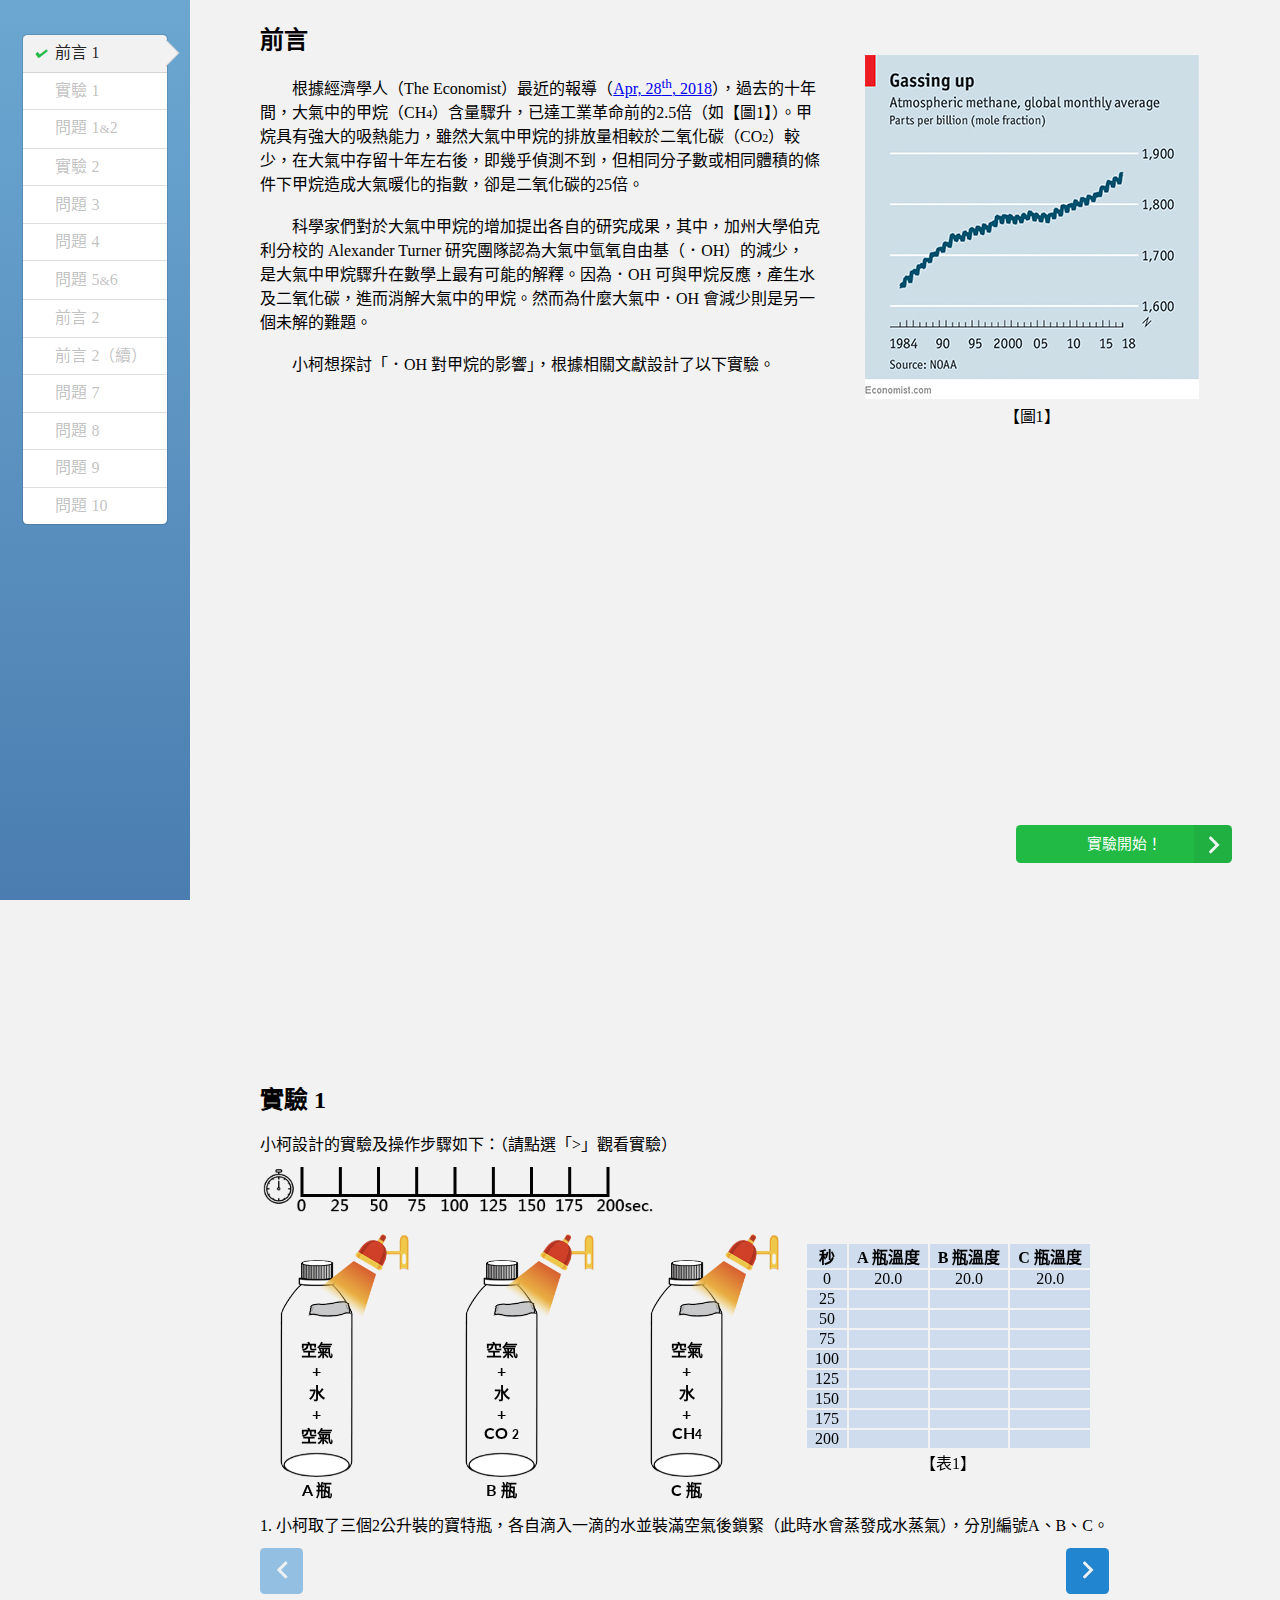
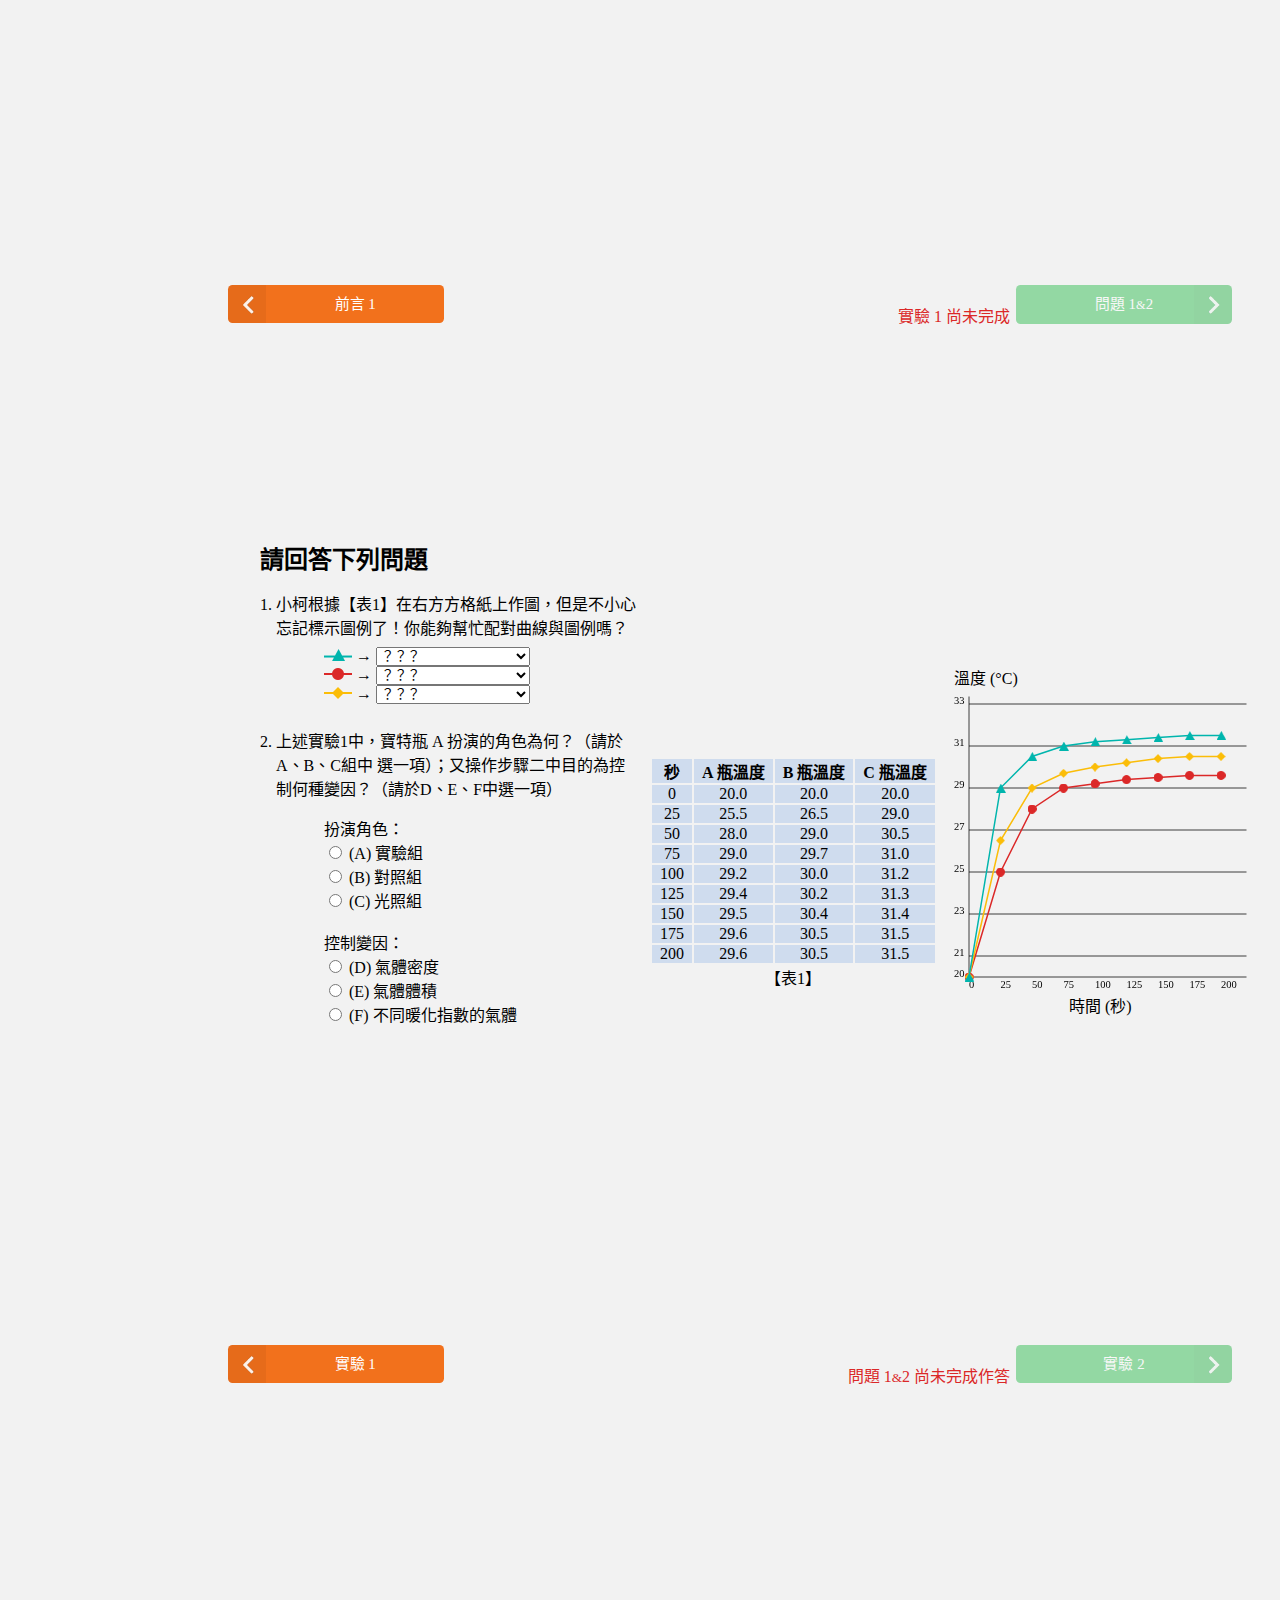
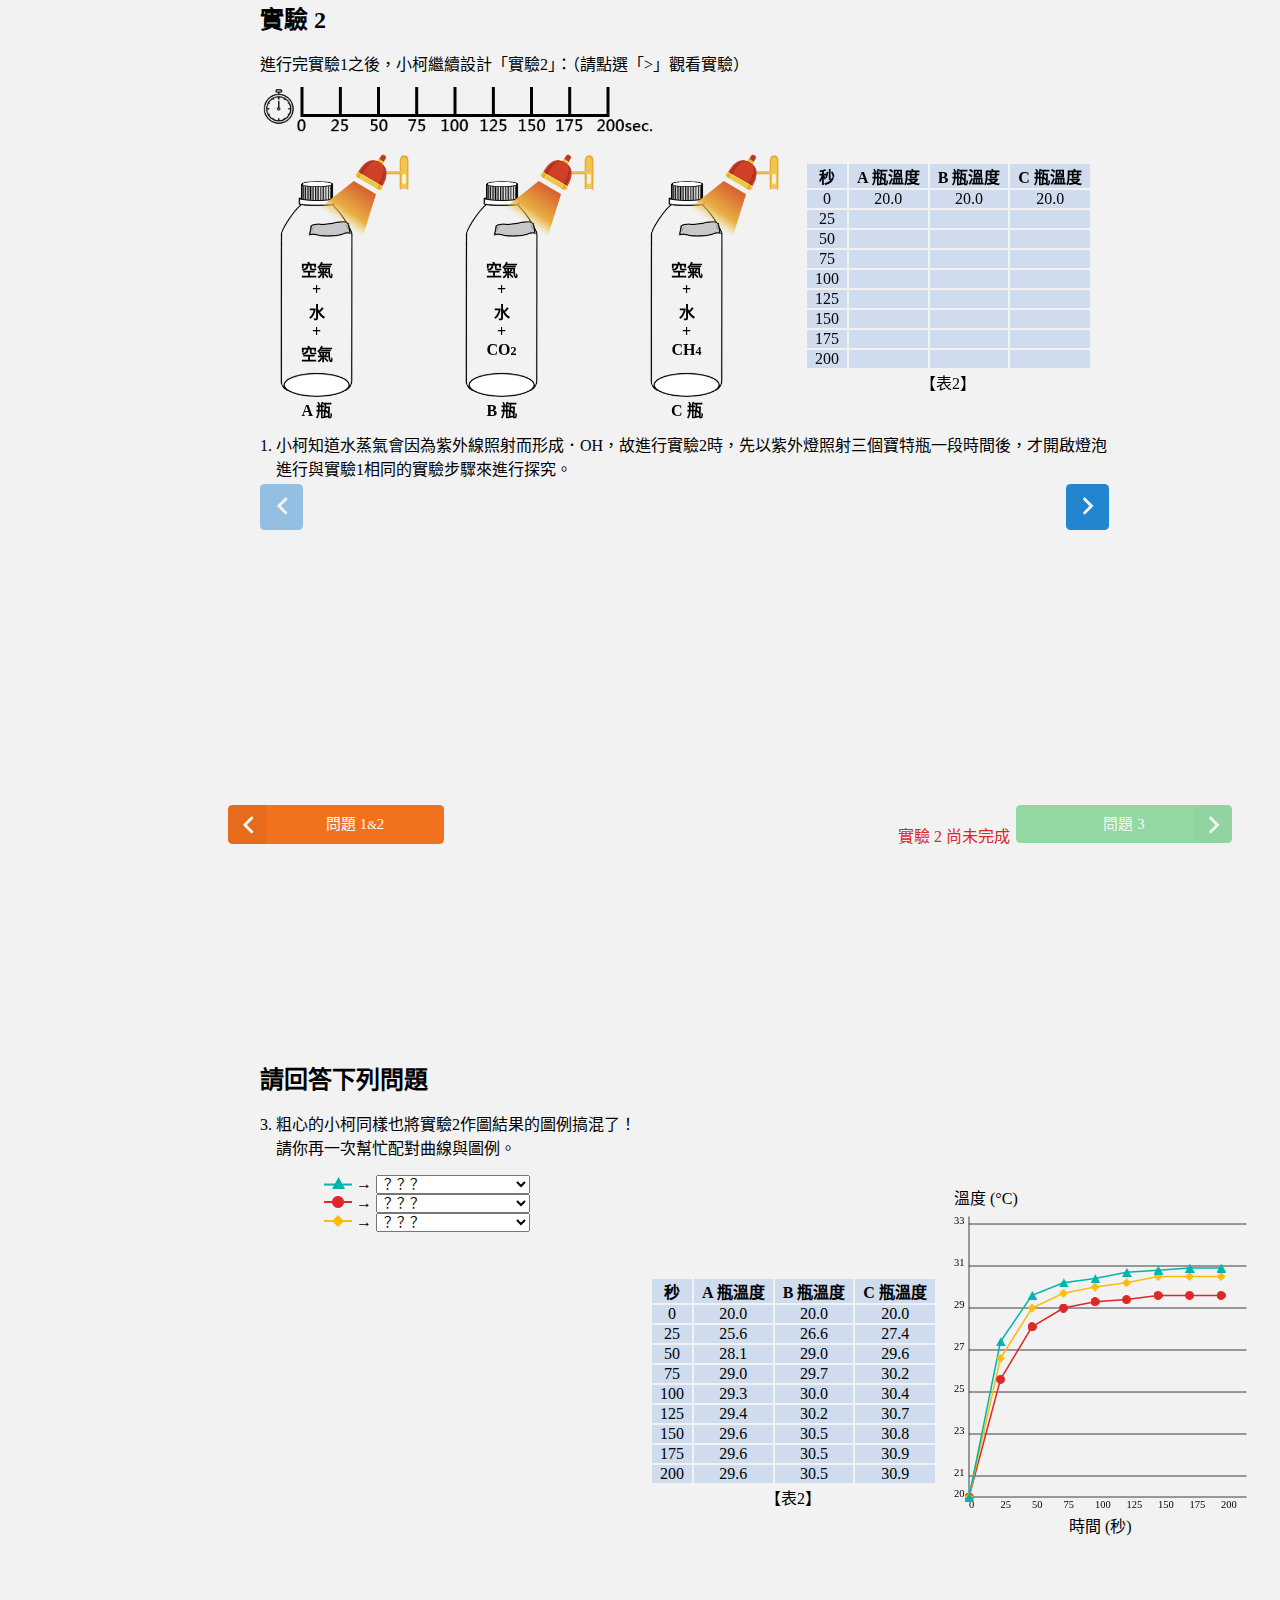
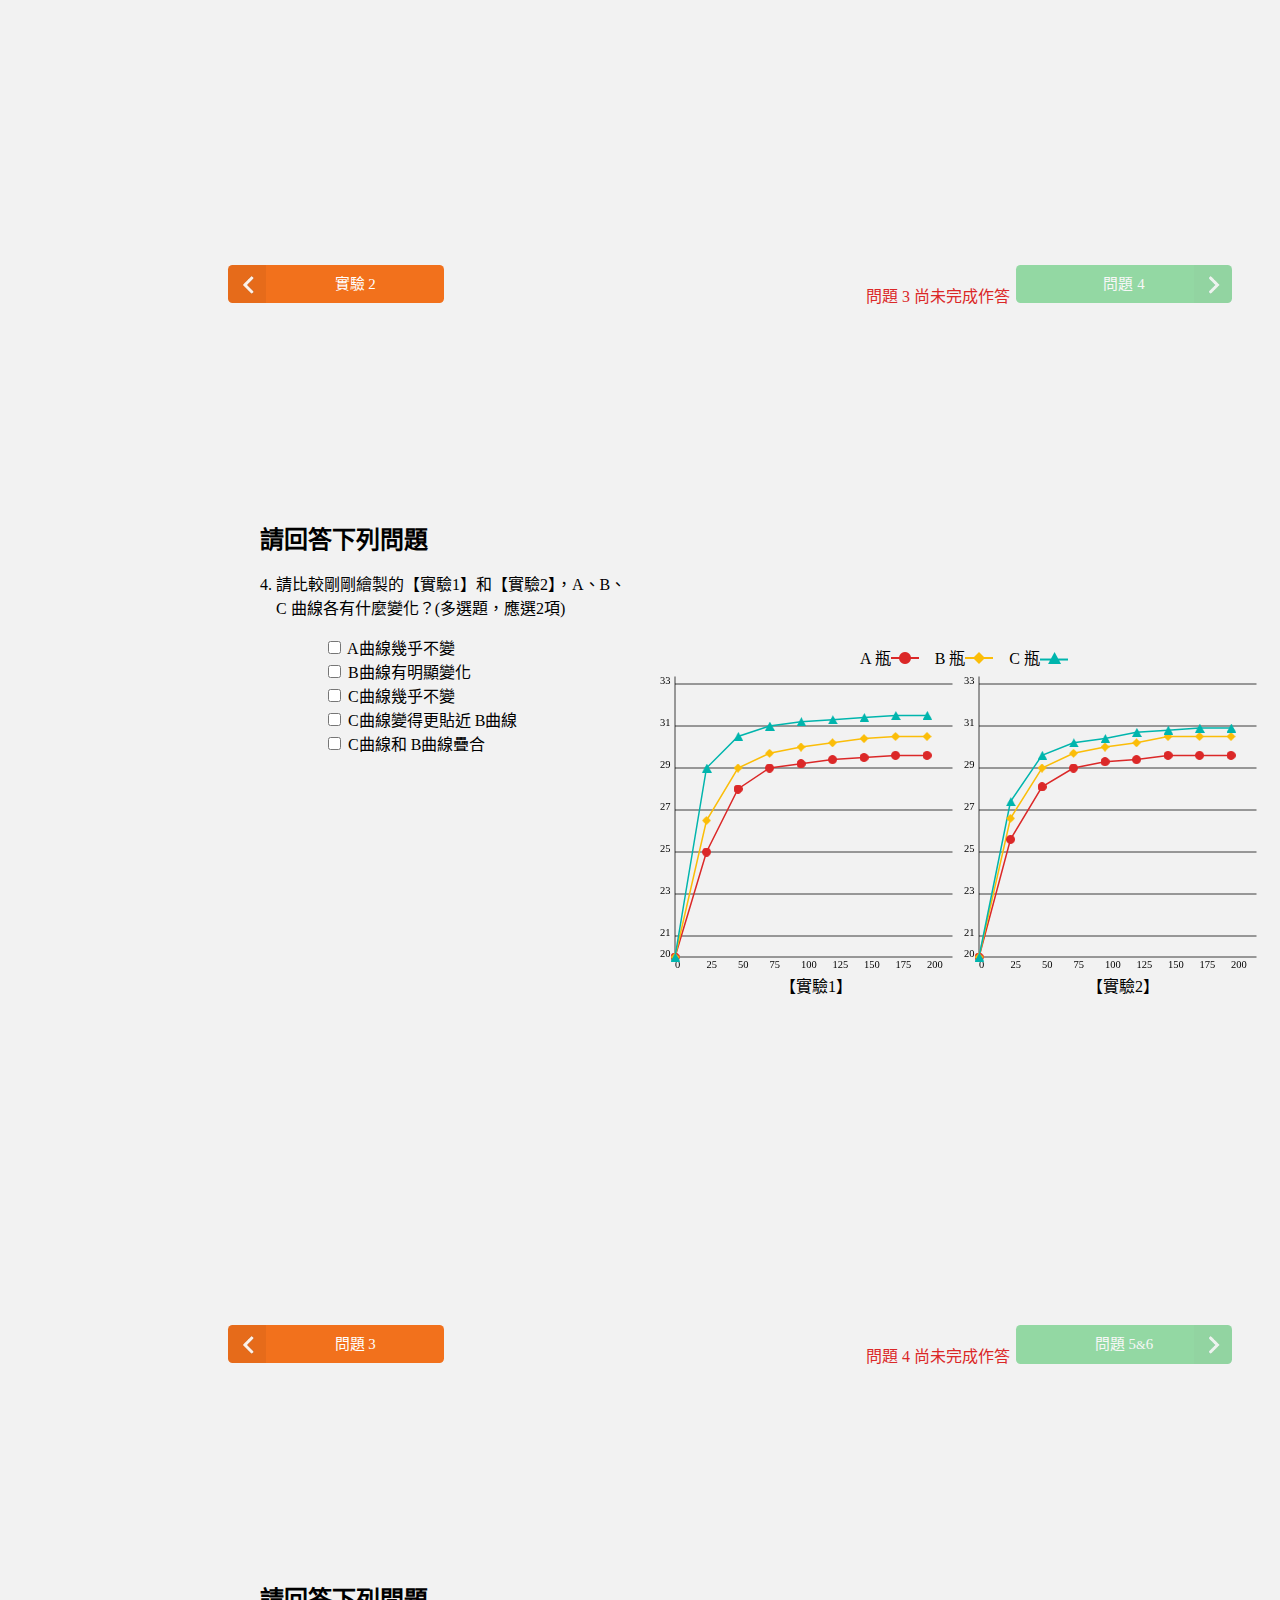
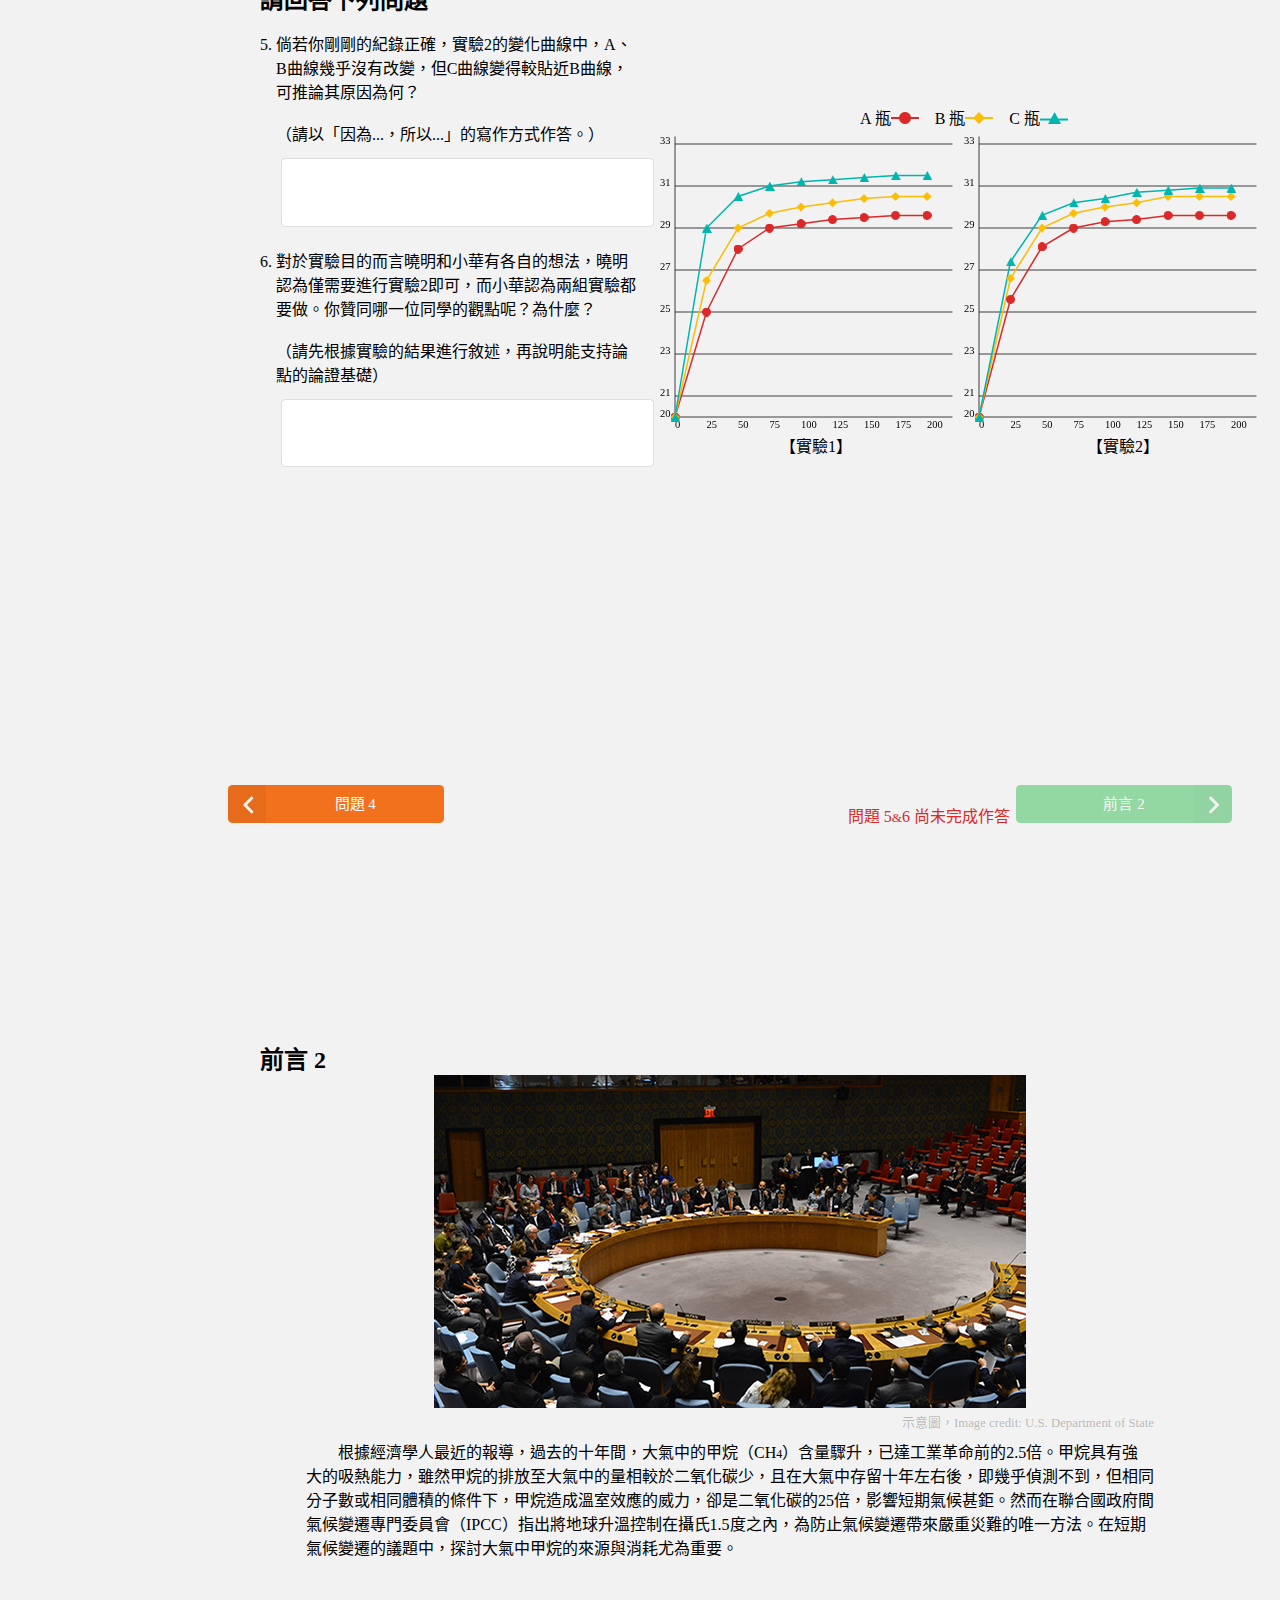
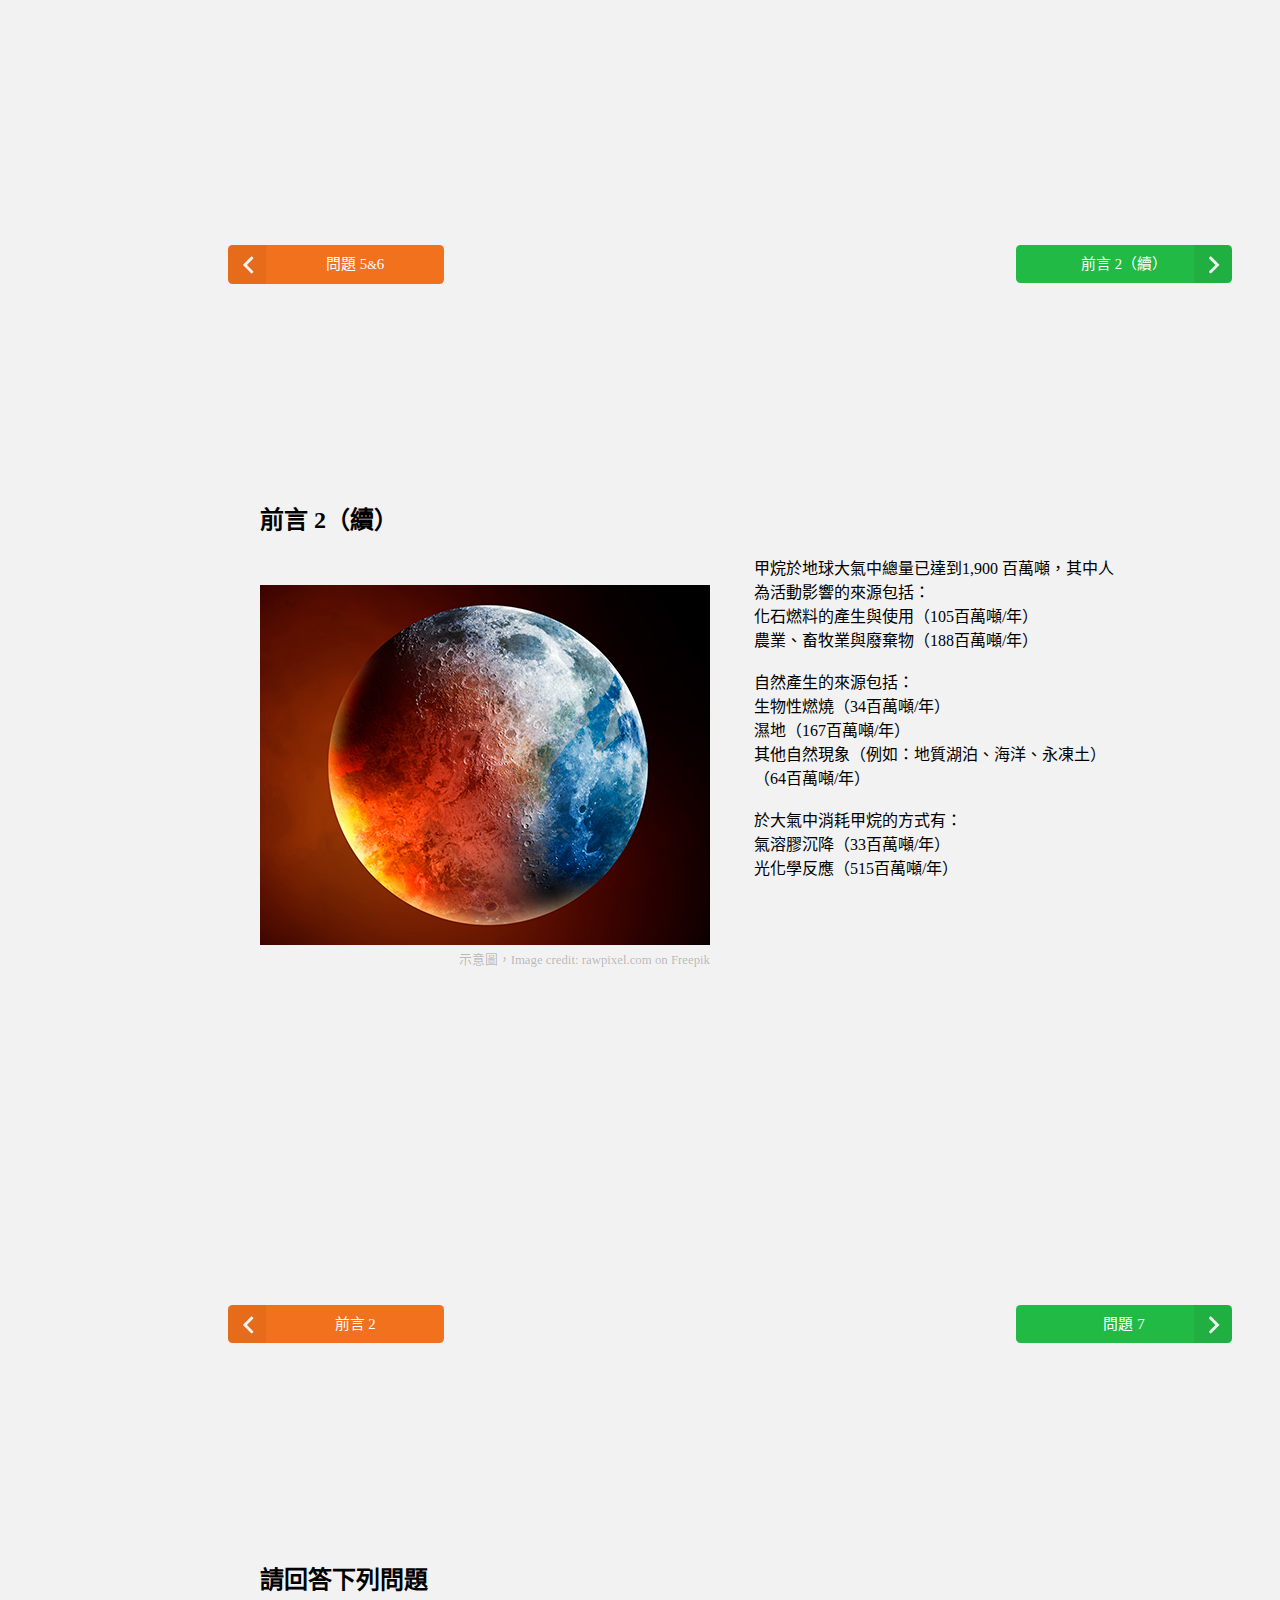
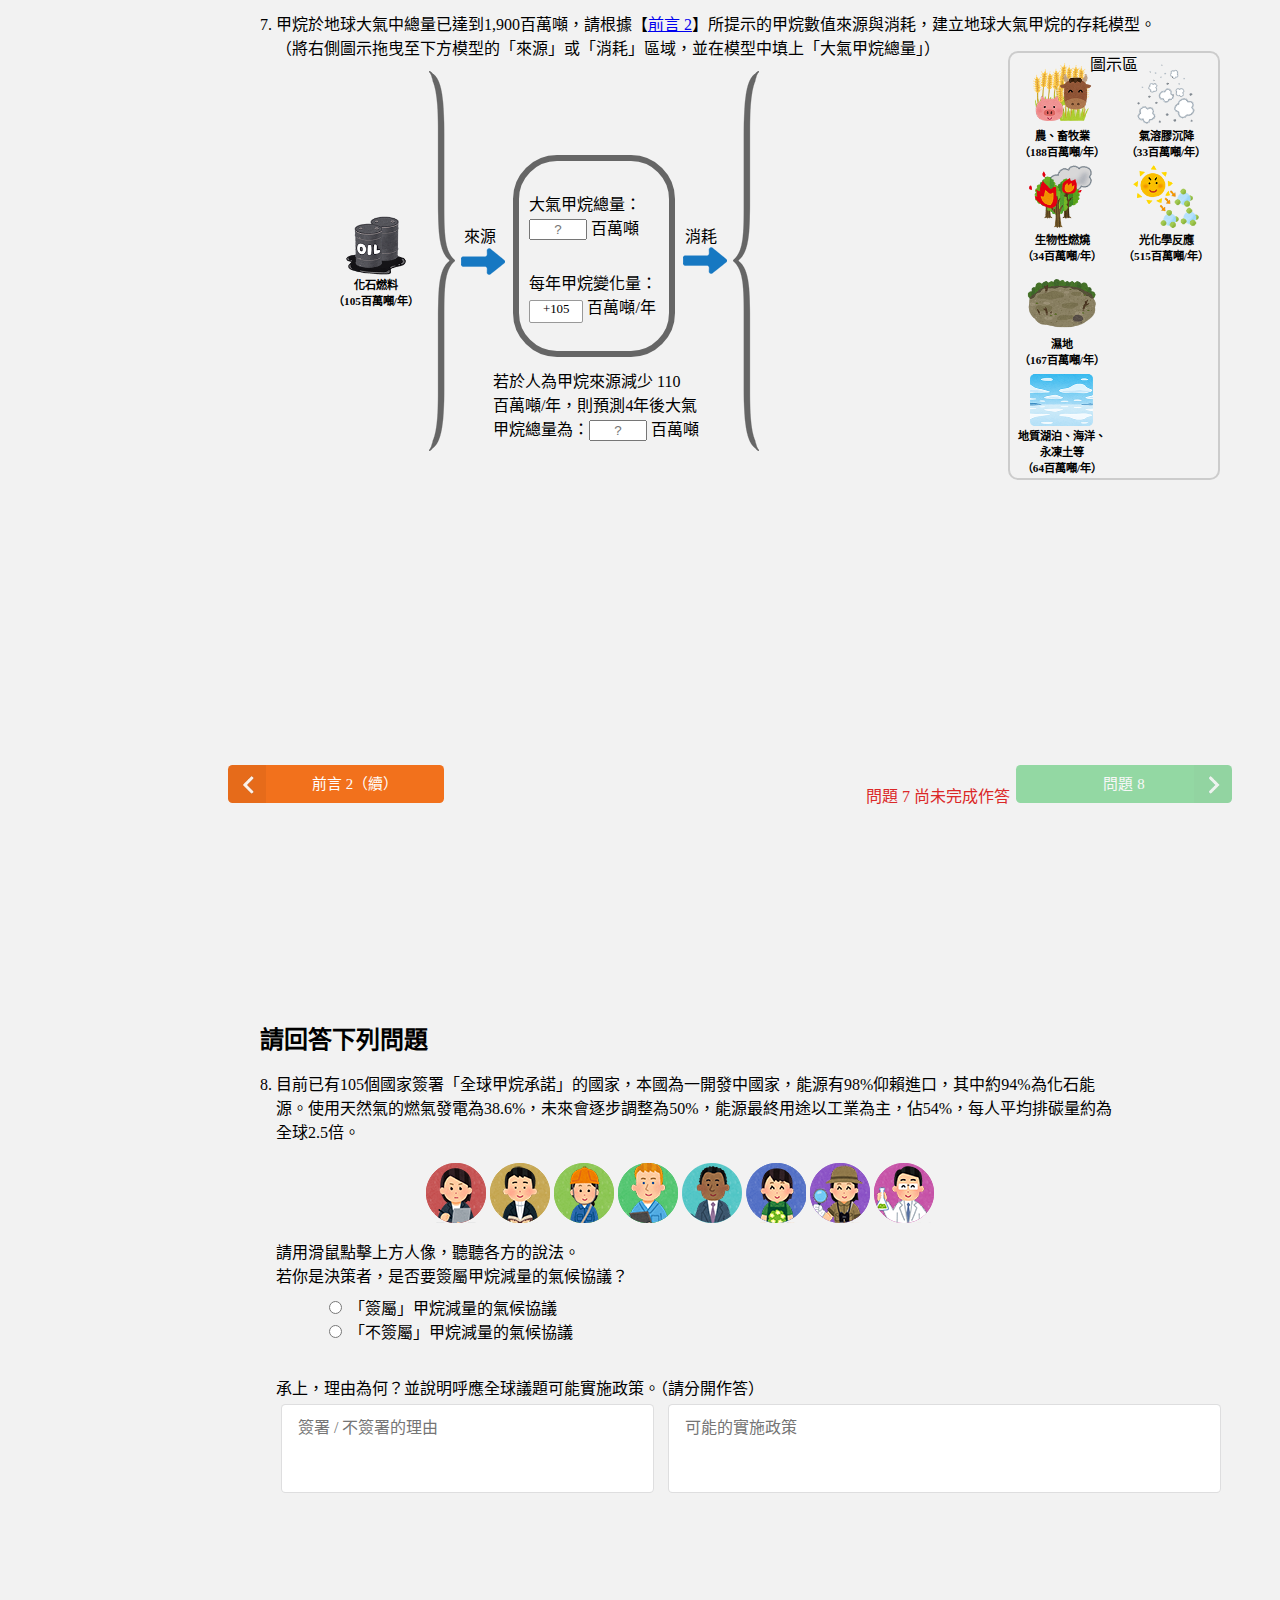
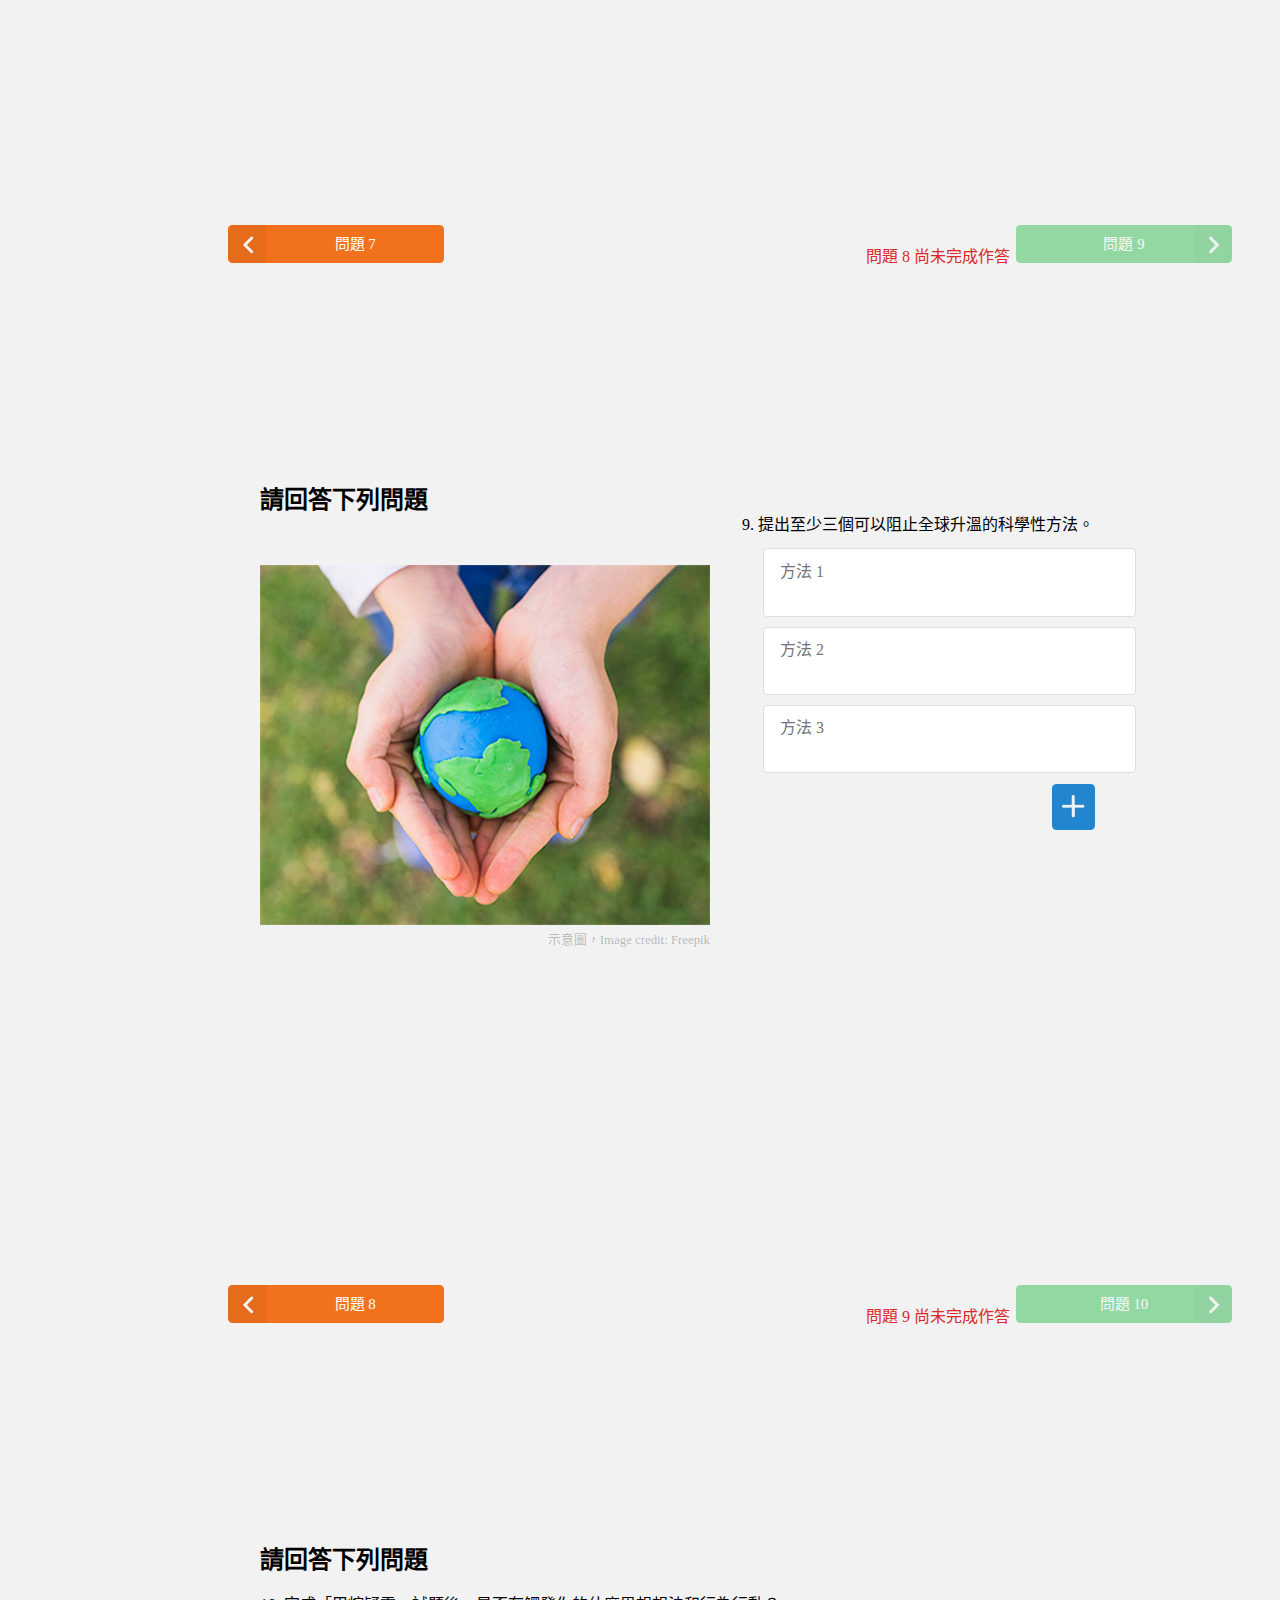
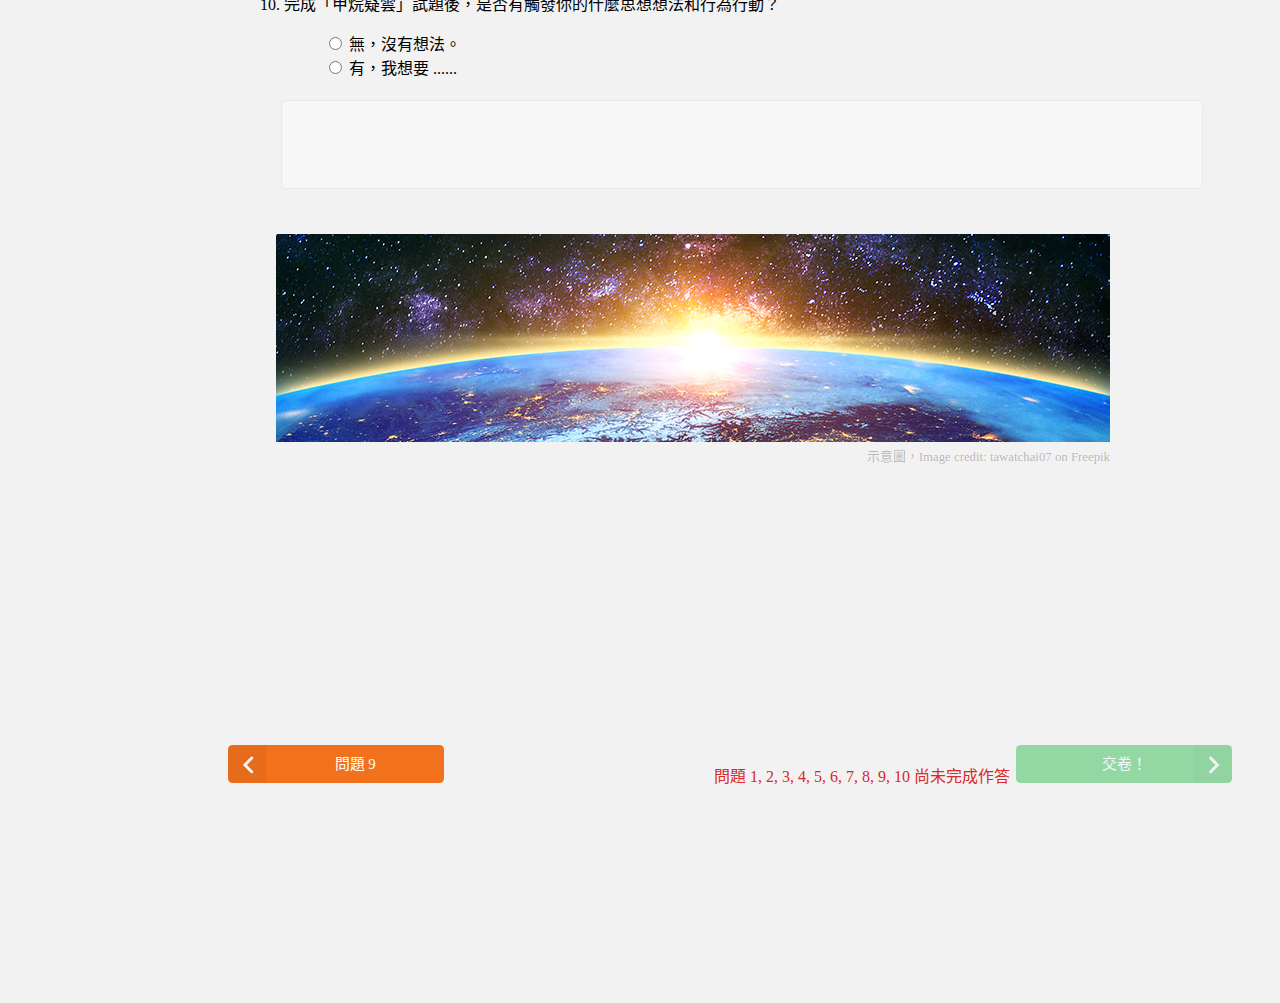
==== commit d10603a4: "Add additional fields to quiz 8" ====
--- a/index.html
+++ b/index.html
@@ -708,7 +708,7 @@
 			或者減少畜牧數量，但此作法可能對環境產生負面影響或者社會結構形成缺陷。另外，<br>
 			也可嘗試改變消費者飲食習慣，建立減碳的飲食模式。
 		</div>
-		<div id="quote_7" class="quote highlight">
+		<div id="quote_7" class="quote">
 			能源的火力發電燃料包含煤、天然氣...等等。其中產生1TJ的能量所附加產生的二氧化碳，<br>
 			以煤、與天然氣為例，分別為96.4以及56.1公噸，故以天然氣為主的火力發電相對於燃煤<br>
 			較為低碳。
@@ -722,17 +722,27 @@
 		<div id="portrait_4" class="portrait"><img src="image/q8_4.png"></div>
 		<div id="portrait_5" class="portrait"><img src="image/q8_5.png"></div>
 		<div id="portrait_6" class="portrait"><img src="image/q8_6.png"></div>
-		<div id="portrait_7" class="portrait highlight"><img src="image/q8_7.png"></div>
+		<div id="portrait_7" class="portrait"><img src="image/q8_7.png"></div>
 	</div>
 </div>
 <!-- End of Embadding Quiz 8 -->
 			</div>
 			<div class="quiz8-desc2">
 				請用滑鼠點擊上方人像，聽聽各方的說法。<br>
-				若你是決策者，是否要簽屬甲烷減量的氣候協議？理由為何？並說明呼應全球議題可能實施政策。
+				若你是決策者，是否要簽屬甲烷減量的氣候協議？
 			</div>
 			<div class="quiz8-textarea-container">			
-				<textarea id="ans8" rows="3" cols="97" onchange="updateCheck()"></textarea>
+				<p style="margin-left: 3em;">
+					<input type="radio" id="quiz8radio1" name="quiz8radio" value="「簽屬」甲烷減量的氣候協議" onchange="q8RadioChanged()"> 「簽屬」甲烷減量的氣候協議<br>
+					<input type="radio" id="quiz8radio2" name="quiz8radio" value="「不簽屬」甲烷減量的氣候協議" onchange="q8RadioChanged()"> 「不簽屬」甲烷減量的氣候協議<br>
+				</p>
+			</div>
+			<div class="quiz8-desc3">
+				承上，理由為何？並說明呼應全球議題可能實施政策。（請分開作答）
+			</div>
+			<div class="quiz8-textarea-container">		
+				<textarea id="ans8-1" rows="3" cols="36" placeholder="簽署 / 不簽署的理由" onchange="updateCheck()"></textarea>
+				<textarea id="ans8-2" rows="3" cols="56" placeholder="可能的實施政策" onchange="updateCheck()"></textarea>
 			</div>
 		</div>
 		<div class="main-block-footer">
--- a/style/body.css
+++ b/style/body.css
@@ -409,15 +409,24 @@
 	left: 110px;
 	position: relative;
 	width: 760px;
-	height: 210px;
 }
 
 .quiz8-desc2 {
 	left: calc(60px + 1em);
 	width: 840px;
-	height: 3.5em;
-	position: relative;
-	clear: left;
+	height: 2.5em;
+	position: relative;
+	clear: left;
+	margin-bottom: 0;
+}
+
+.quiz8-desc3 {
+	left: calc(60px + 1em);
+	width: 840px;
+	height: 1.5em;
+	position: relative;
+	clear: left;
+	margin-top: 2em;
 	margin-bottom: 0;
 }
 
--- a/style/quiz8.css
+++ b/style/quiz8.css
@@ -6,7 +6,7 @@
 	display: block;
 	position: relative;
 	width: 740px;
-	height: 190px;
+	height: calc(80px + 1em);
 }
 
 #quiz8-canvas > .portraits {
@@ -34,7 +34,10 @@
 }
 
 #quiz8-canvas > .quote_container {
+	position: absolute;
 	height: 104px;
+	width: 100%;
+	top: -104px;
 	text-align: center;
 }
 
@@ -125,12 +128,12 @@
 
 /* Animation Position */
 #quiz8-canvas .quote {
-  -webkit-transform: scale(0) translateX(-50%) !important;
-          transform: scale(0) translateX(-50%) !important;
+  -webkit-transform: translateX(-50%) scale(0) !important;
+          transform: translateX(-50%) scale(0) !important;
 }
 #quiz8-canvas .quote.highlight {
-  -webkit-transform: scale(1) translateX(-50%) !important;
-          transform: scale(1) translateX(-50%) !important;
+  -webkit-transform: translateX(-50%) scale(1) !important;
+          transform: translateX(-50%) scale(1) !important;
 }
 
 
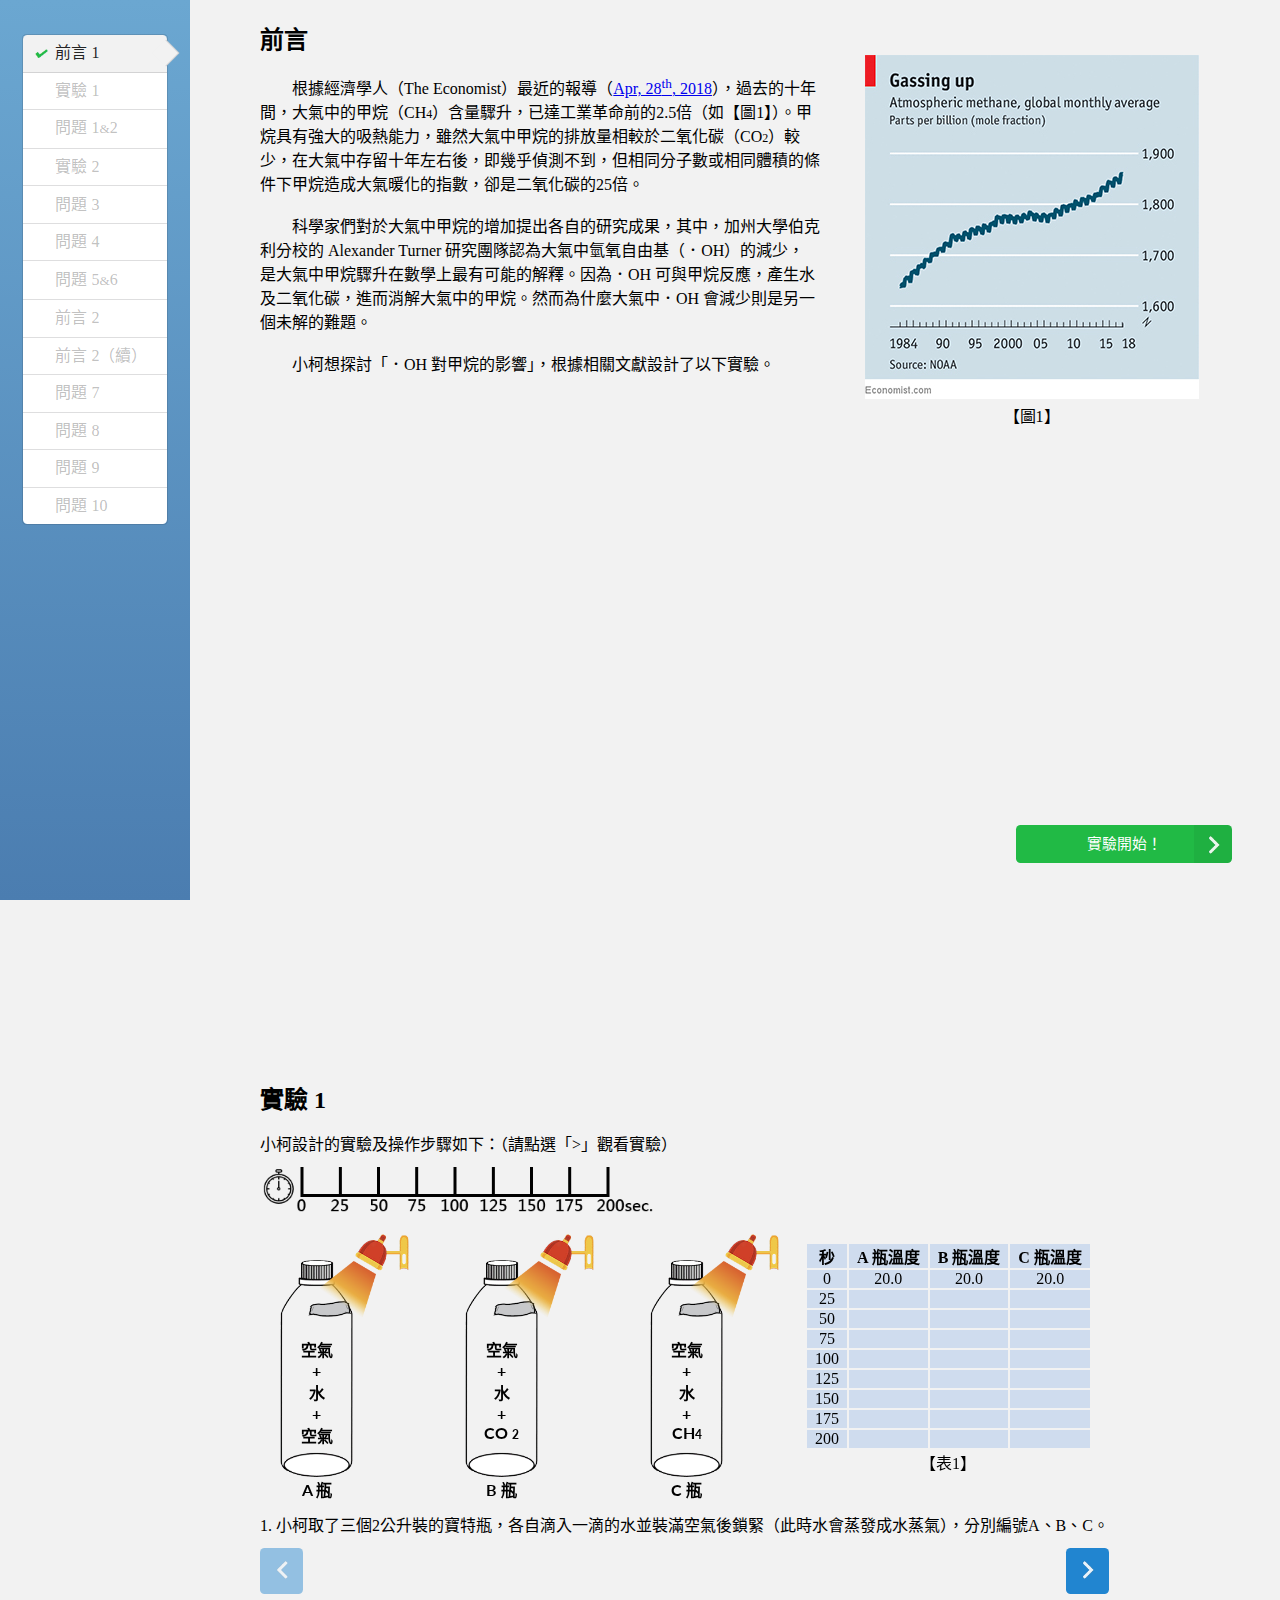
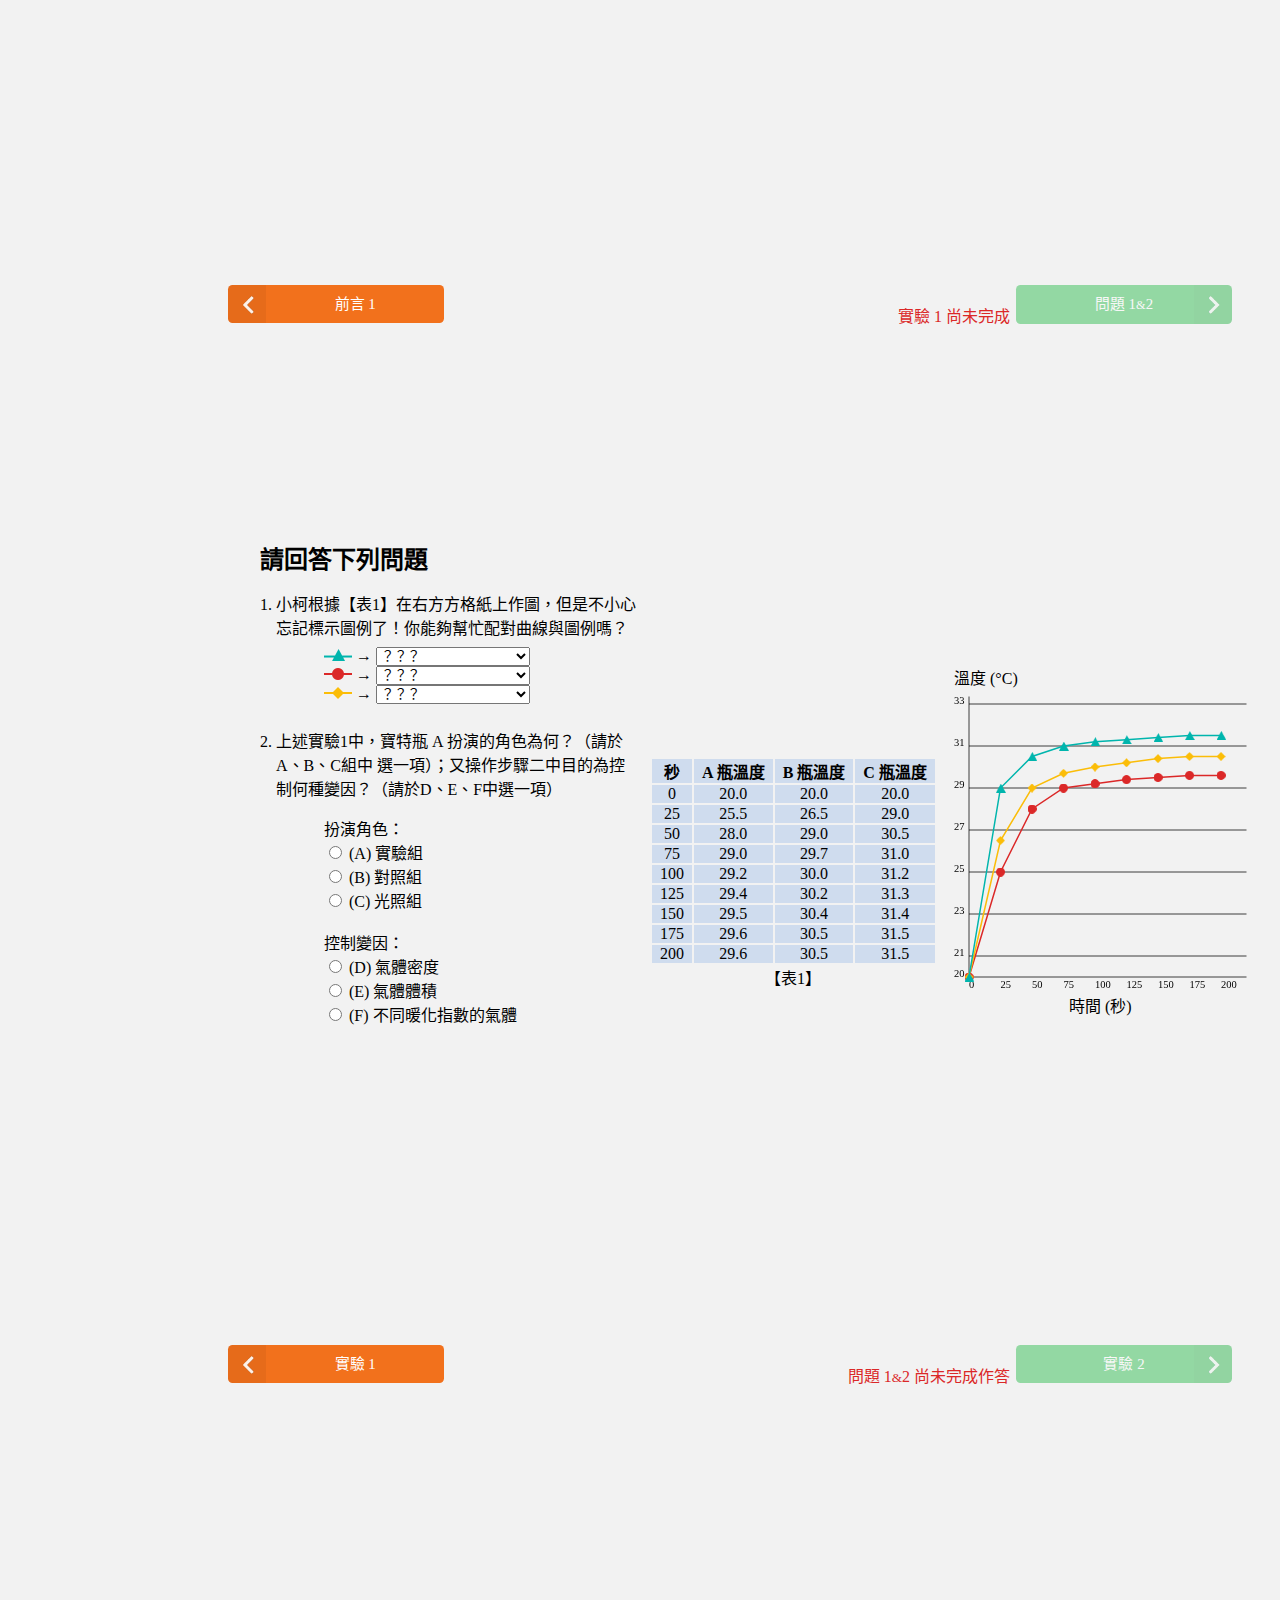
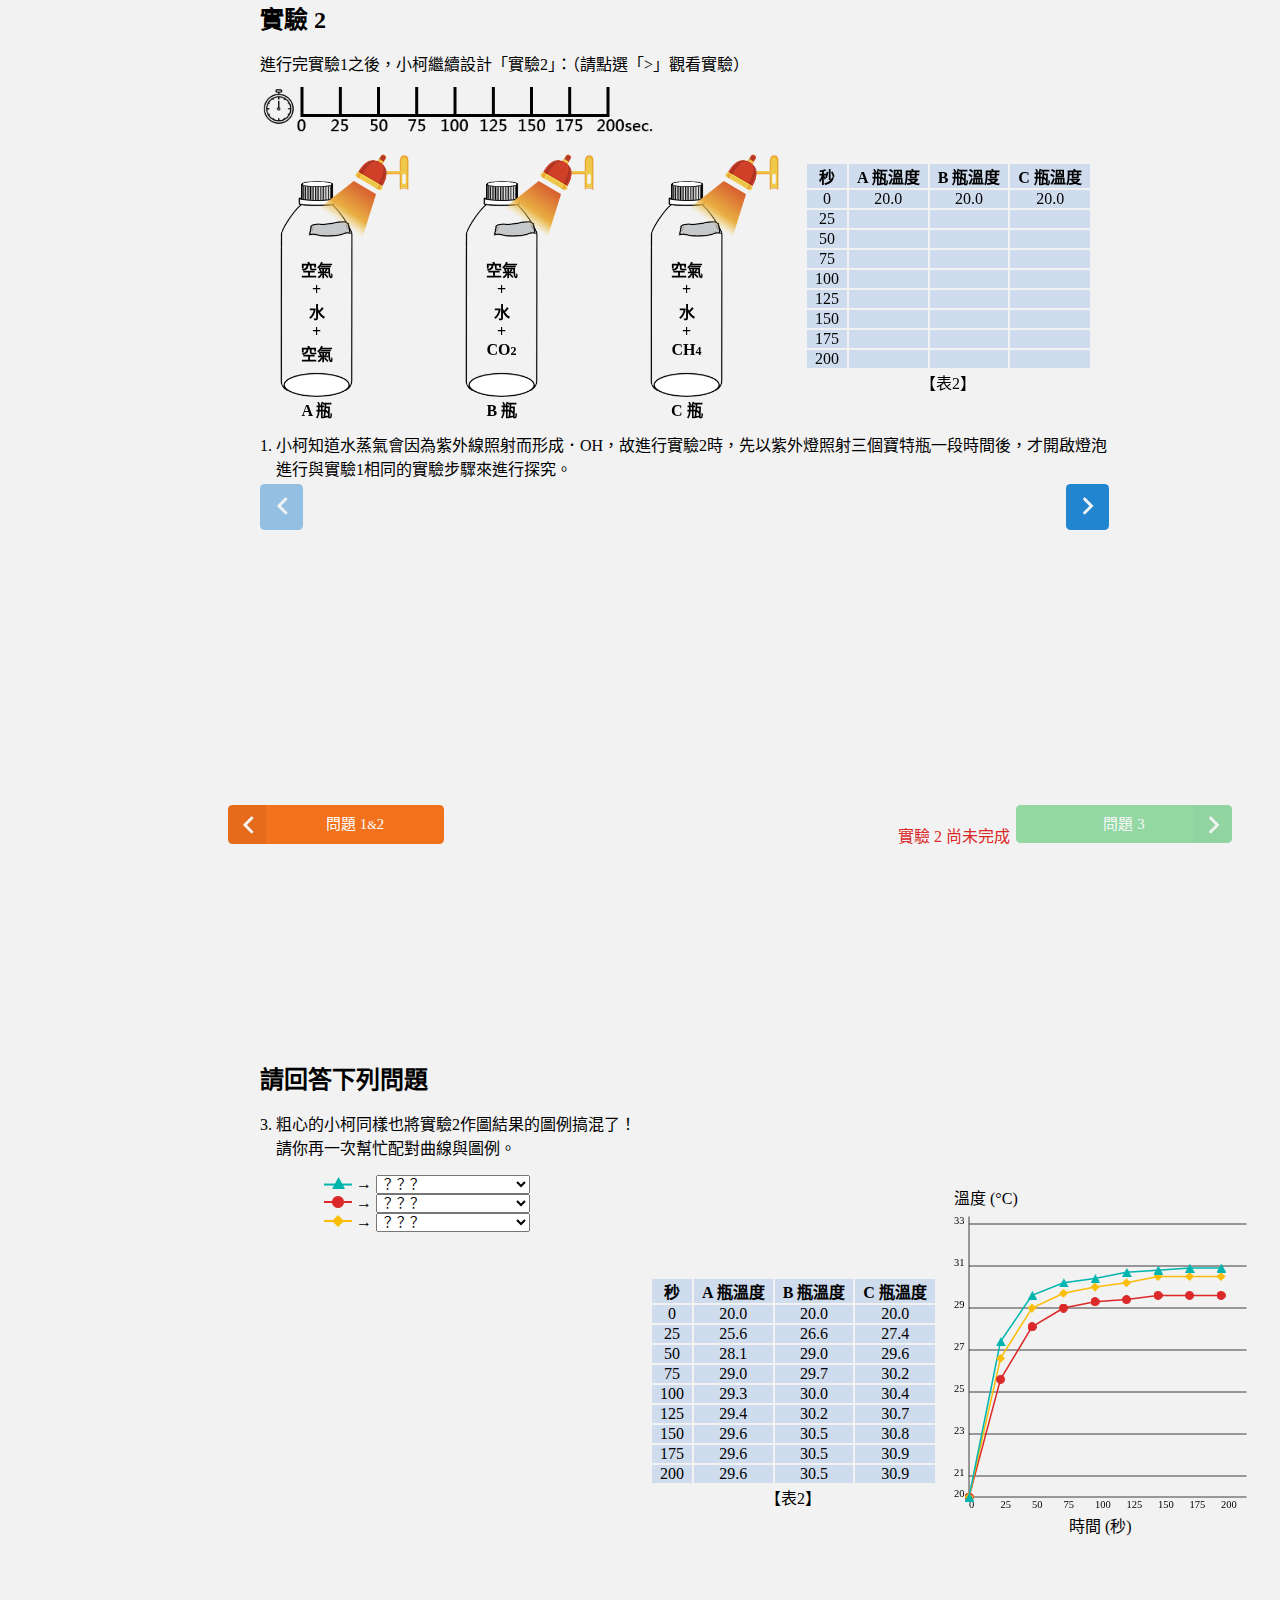
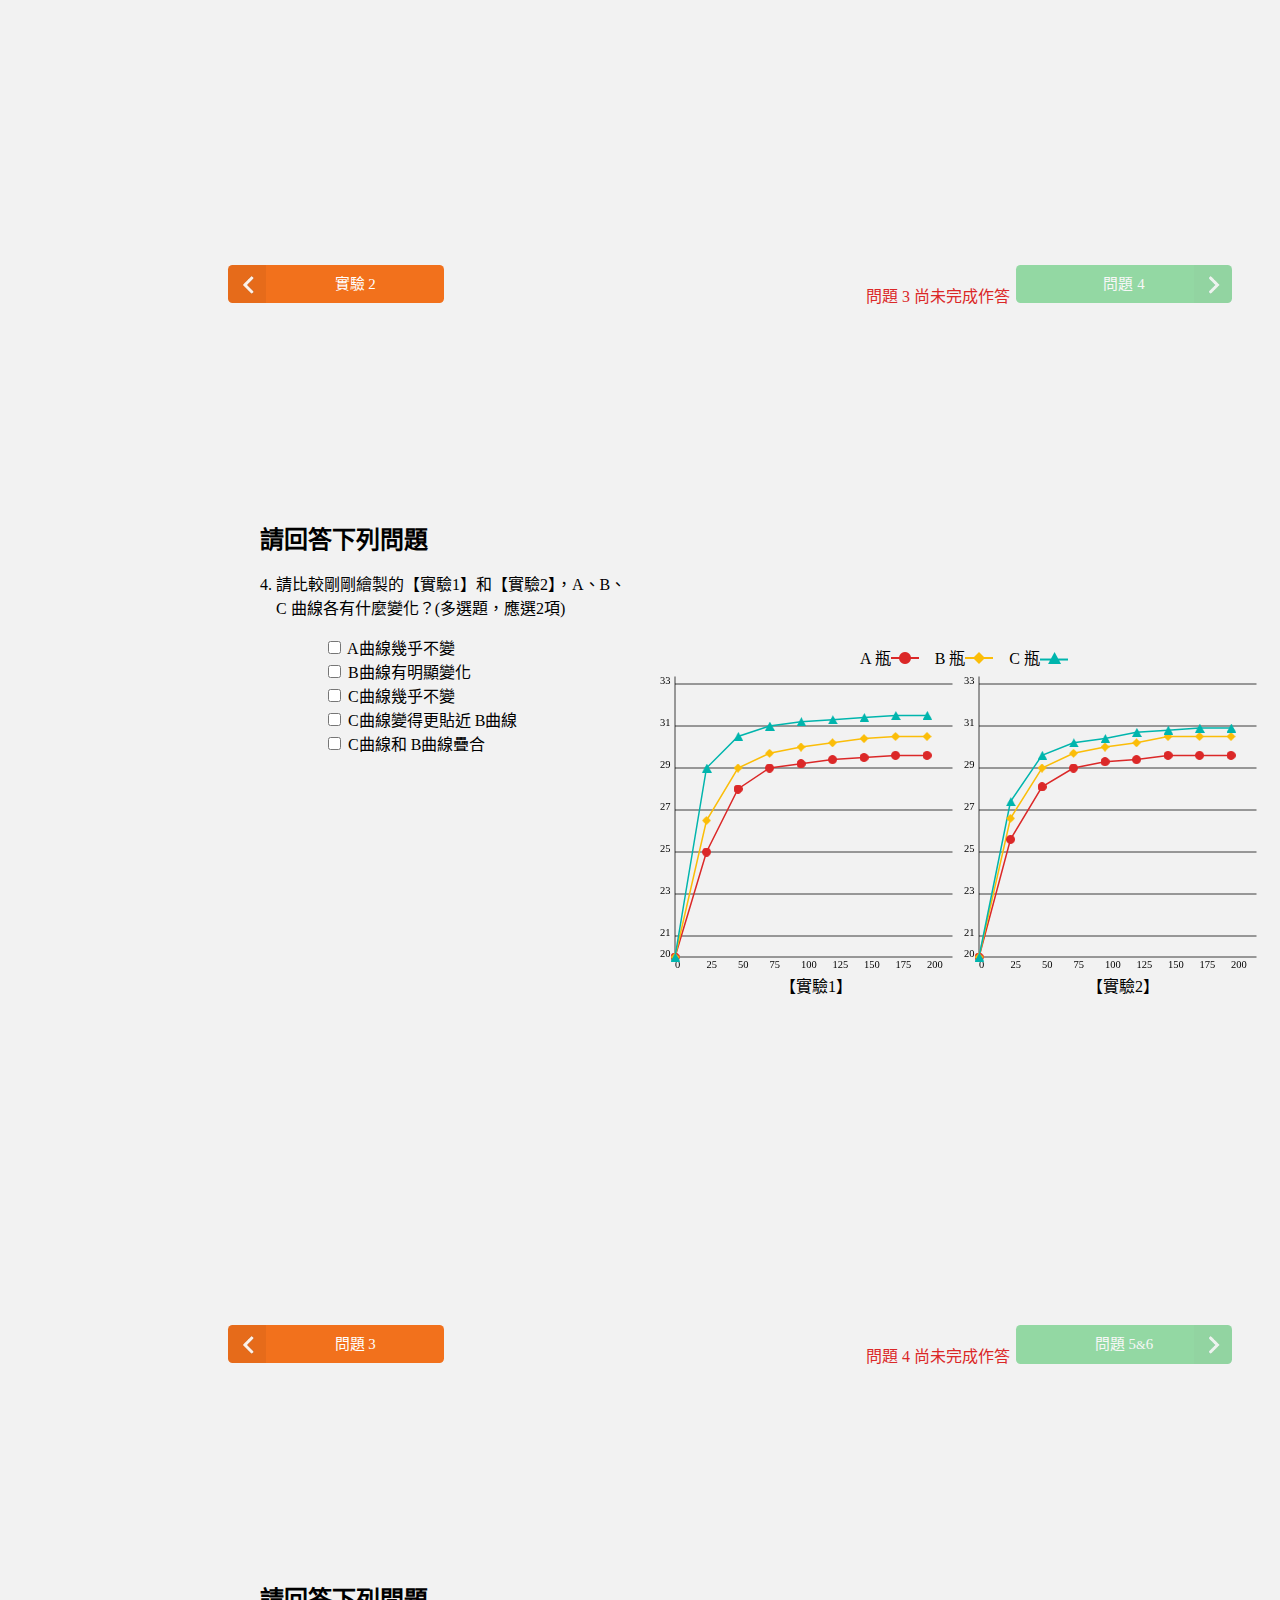
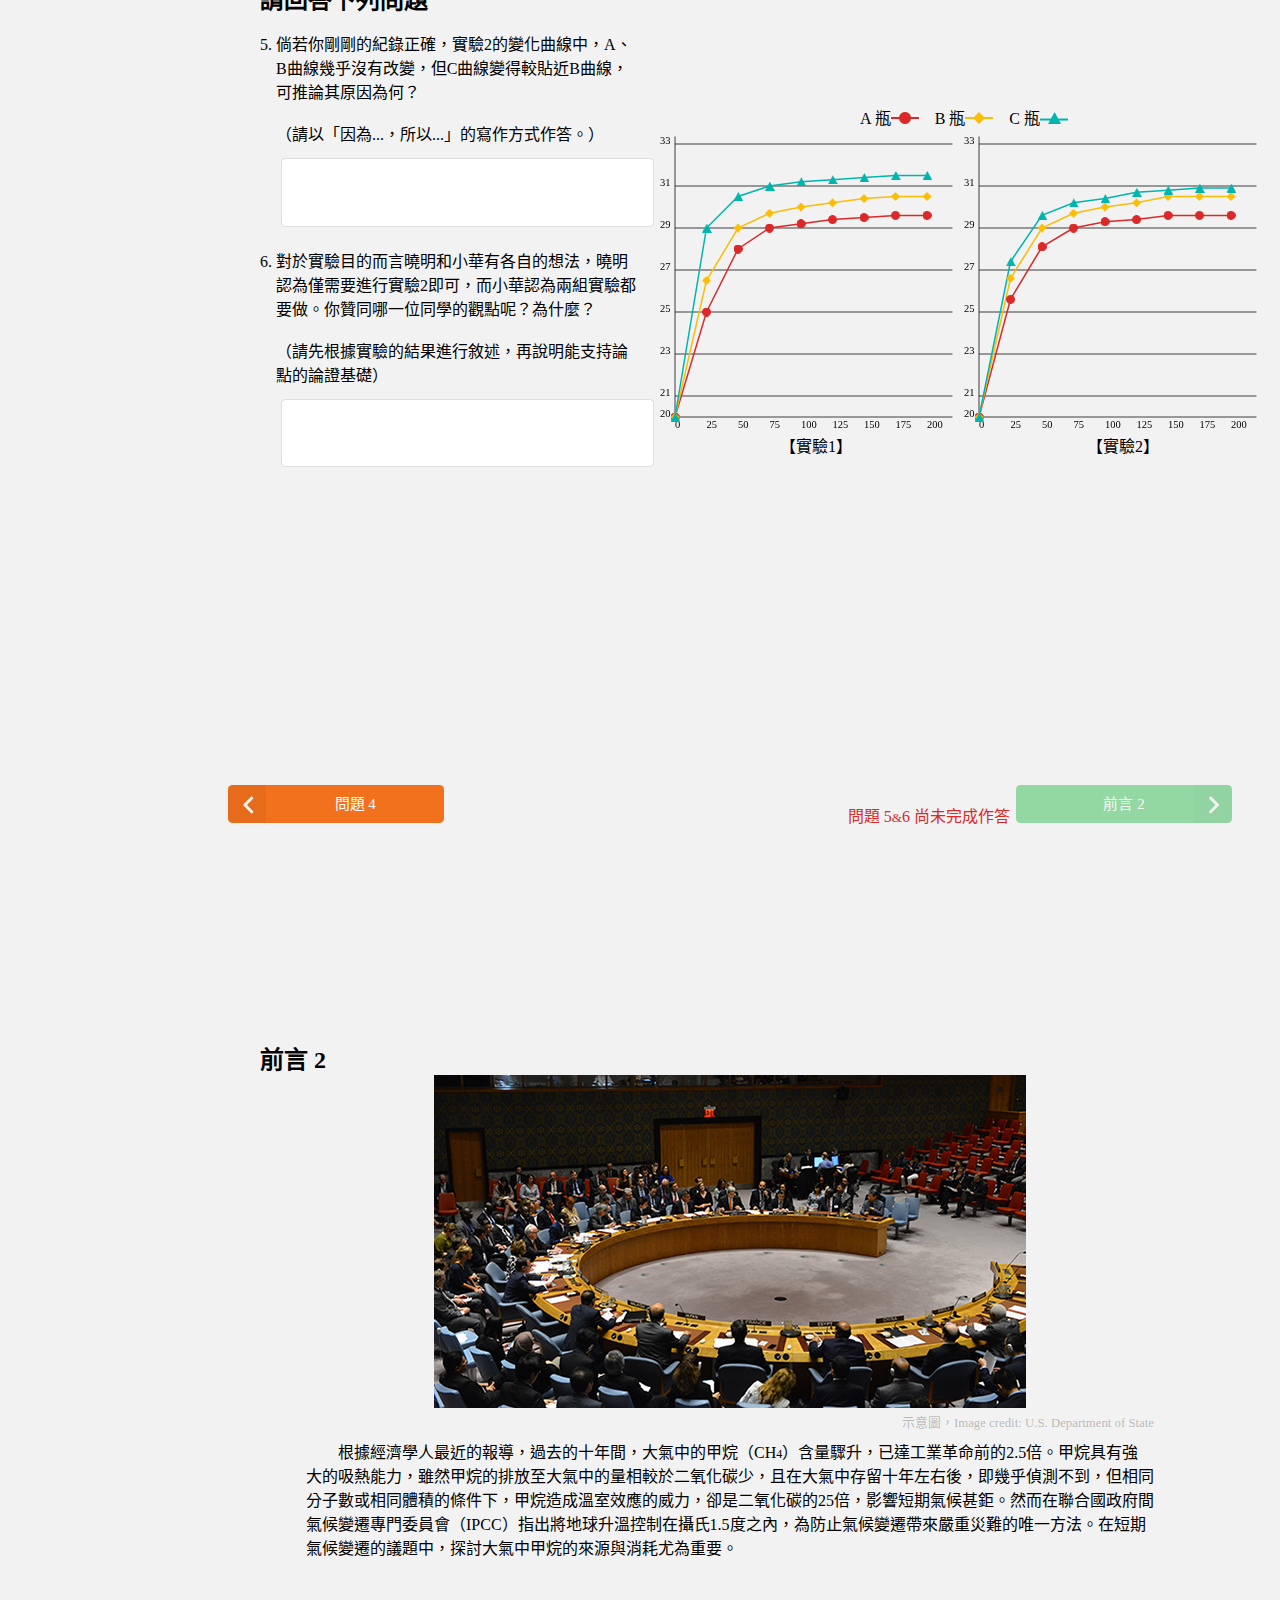
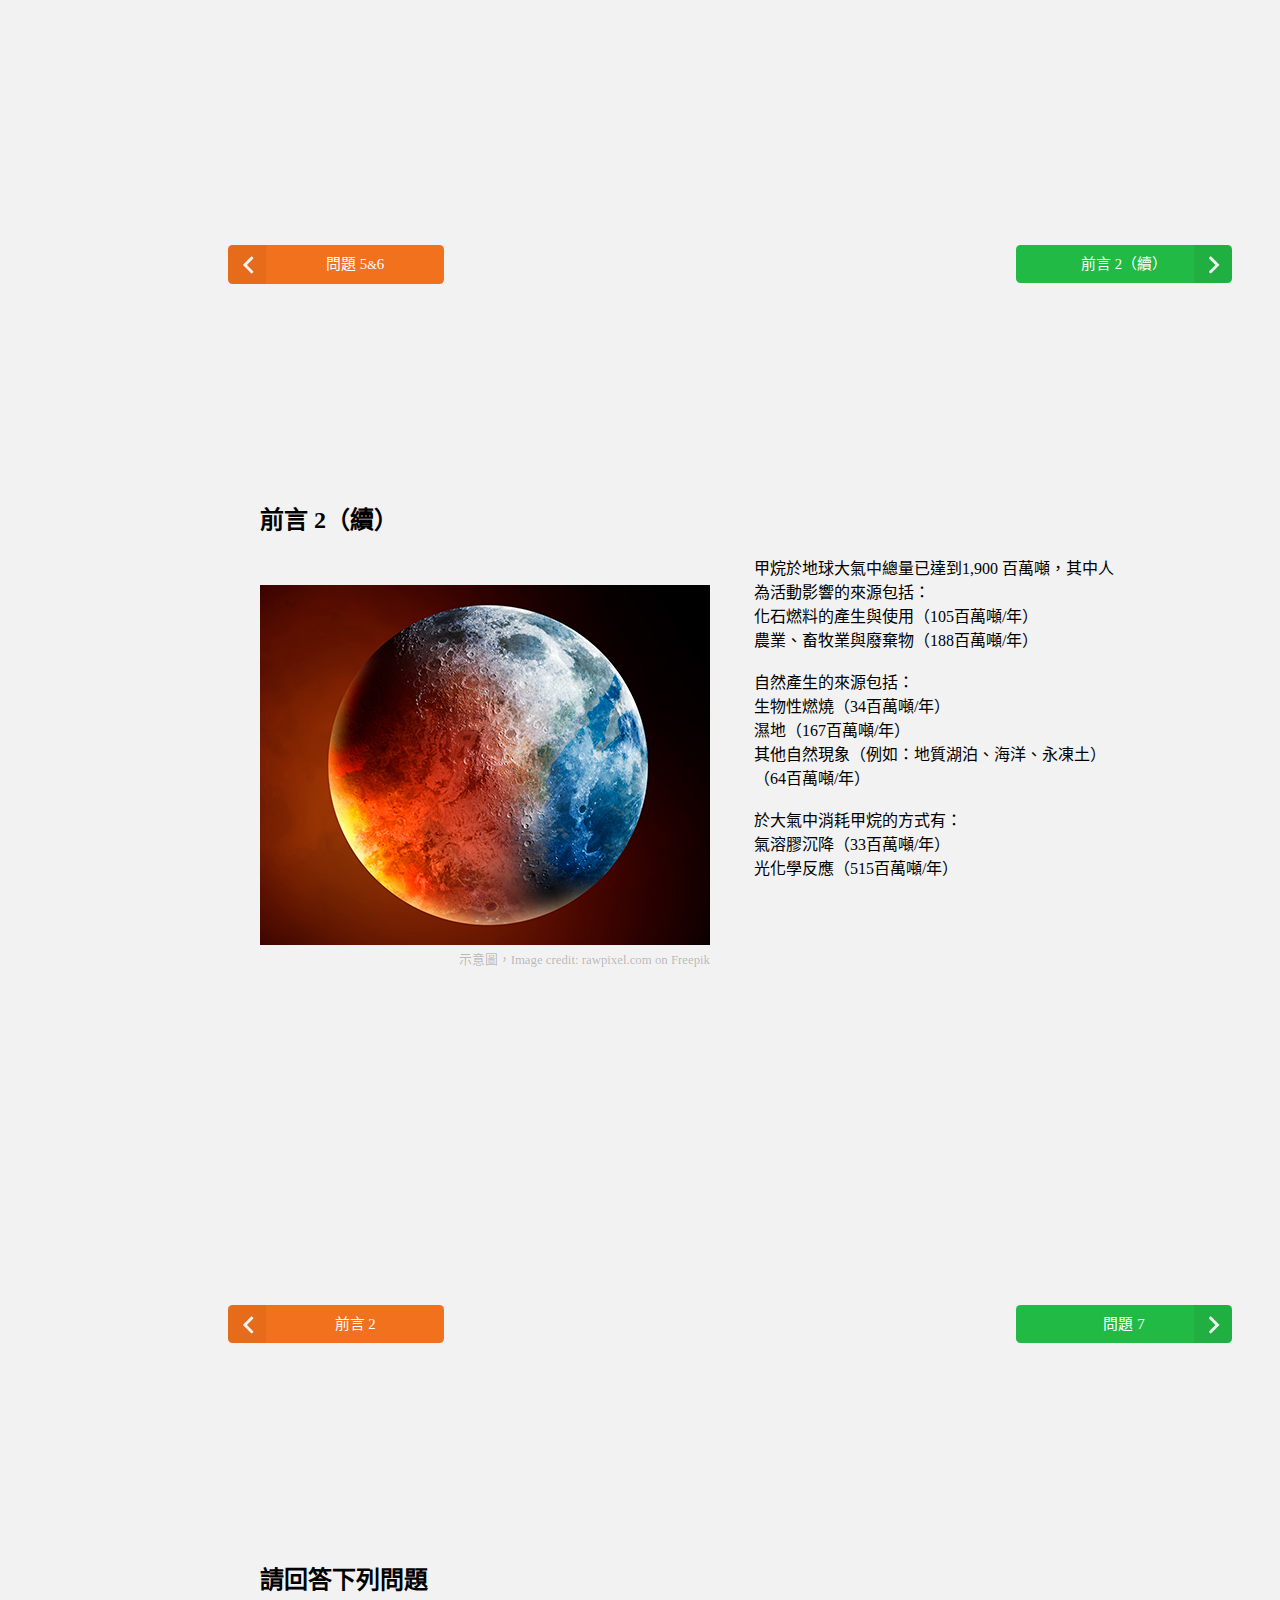
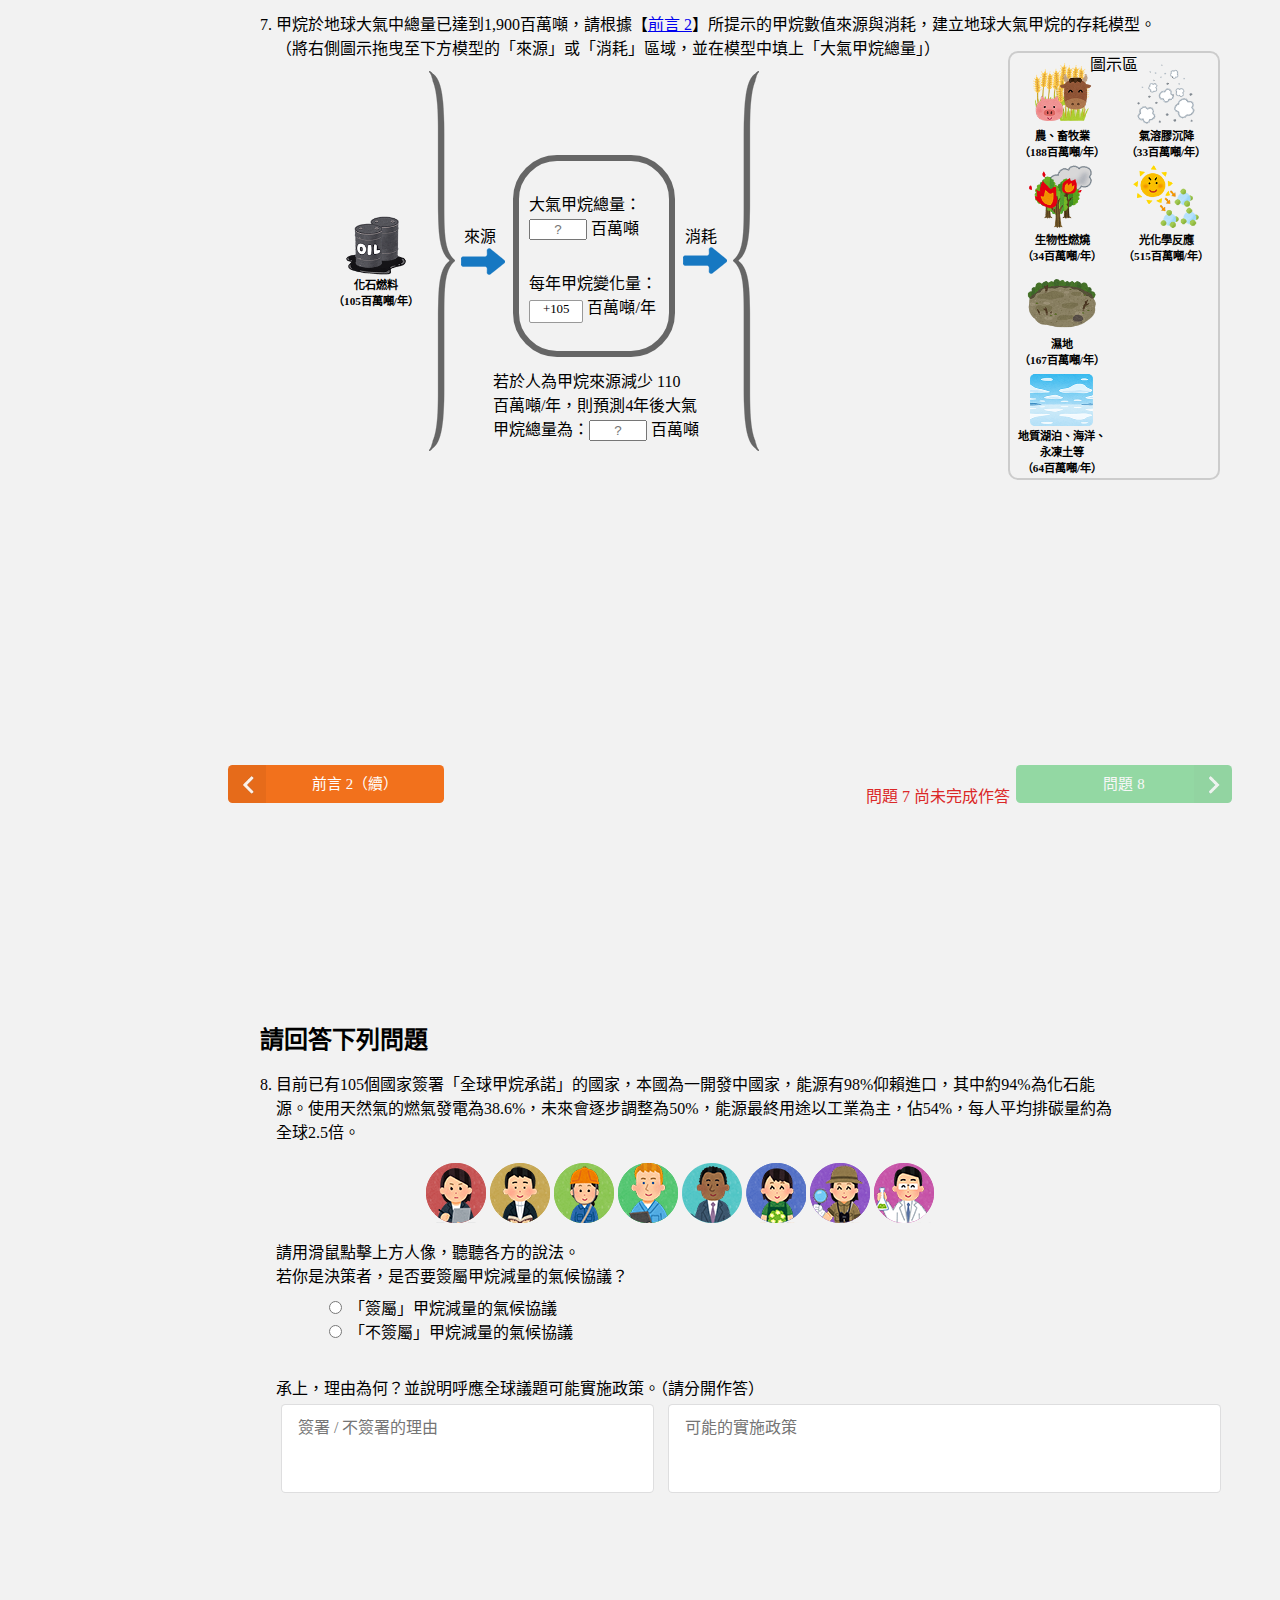
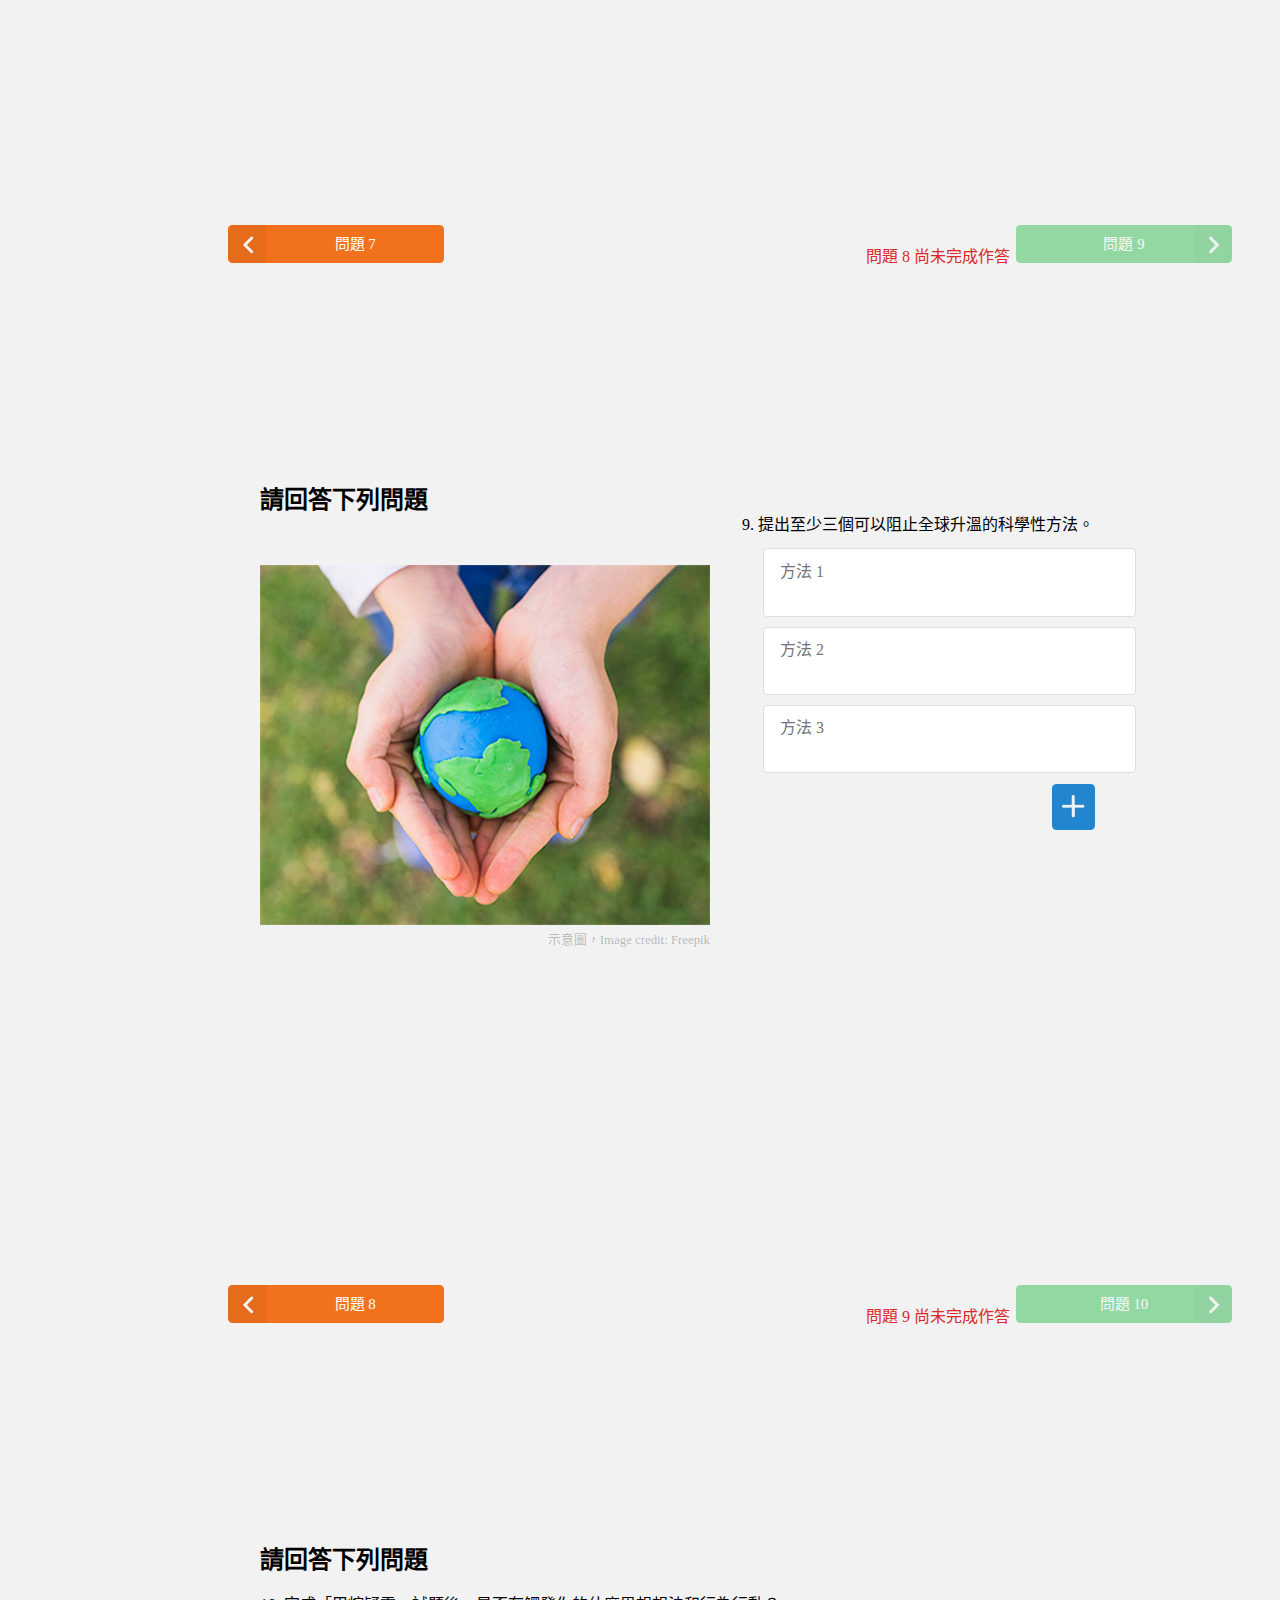
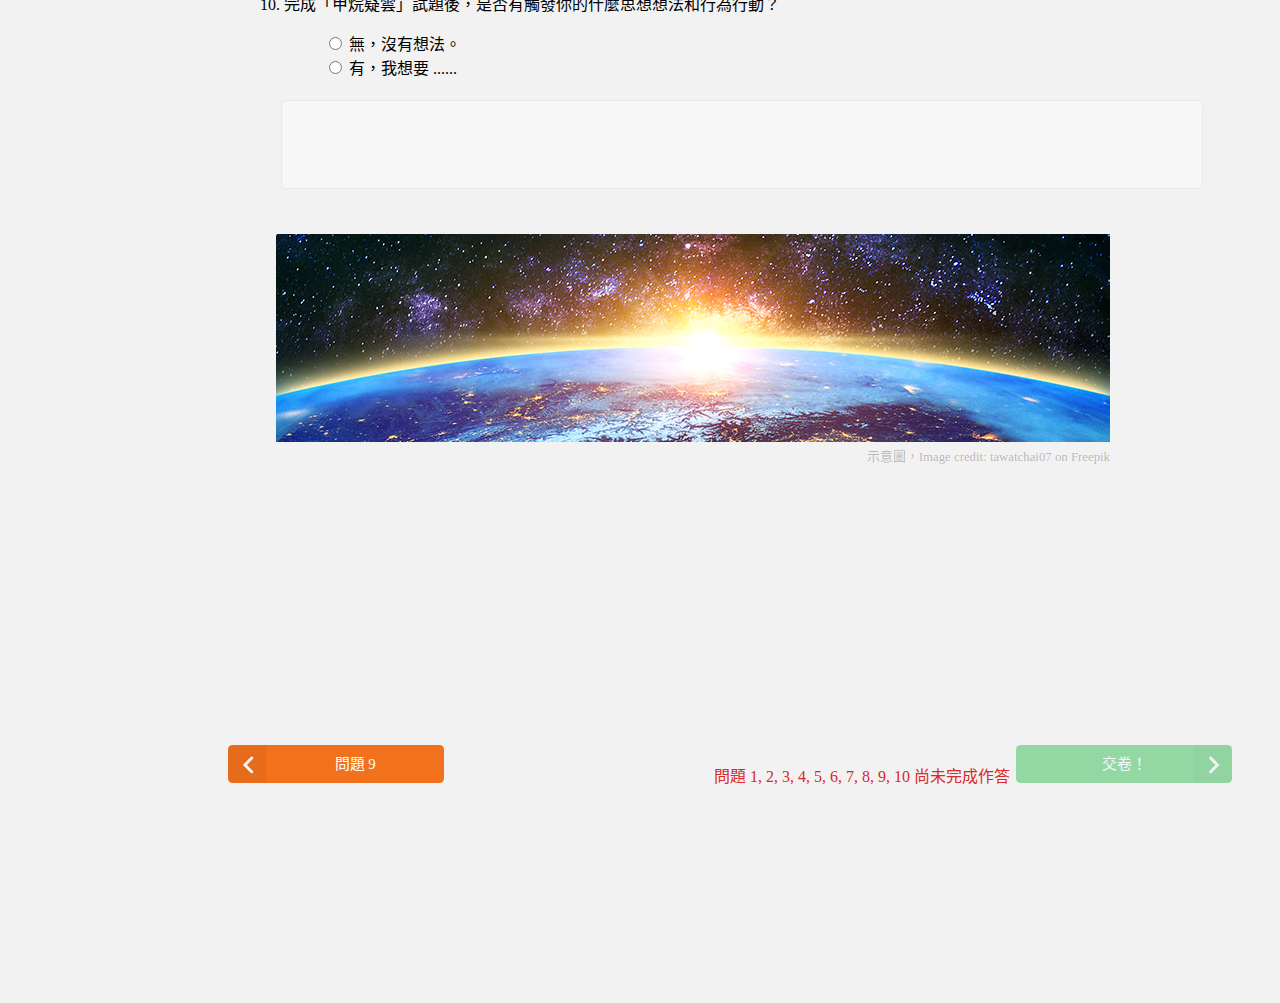
==== commit 8e5adacd: "Add css media queries" ====
--- a/index.html
+++ b/index.html
@@ -18,6 +18,7 @@
 	<script type="text/javascript" src="script/quiz1.js"></script>
 	<script type="text/javascript" src="script/exp2.js"></script>
 	<script type="text/javascript" src="script/quiz2.js"></script>
+	<script type="text/javascript" src="script/mobile-drag-drop.min.js"></script>
 	<script type="text/javascript" src="script/quiz7.js"></script>
 	<script type="text/javascript" src="script/quiz8.js"></script>
 	<script type="text/javascript" src="script/quiz9.js"></script>
@@ -854,7 +855,7 @@
 		<input type="hidden" id="answer8" name="answer8" />
 		<input type="hidden" id="answer9" name="answer9" />
 		<input type="hidden" id="answer10" name="answer10" />
-		<input type="hidden" id="history" name="history" />
+		<input type="hidden" id="answer11" name="answer11" />
 		<input type="hidden" name="q_id" value="" />
 		<input type="hidden" name="s_id" value="" />
 		<input type="hidden" name="r_id" value="" />
--- a/style/body.css
+++ b/style/body.css
@@ -4,7 +4,8 @@
 	background-color: #f2f2f2;
 	margin: 0;
 	padding: 0;
-	overflow: hidden;
+	overflow-x: auto;
+	overflow-y: hidden;
 }
 
 h2 {
@@ -60,6 +61,13 @@
 	text-align: right;
 }
 
+@media only screen and (max-width: 960px) {
+	.aside {
+		height: 200%;
+		transform: scale(0.5) translate(-50%, -50%);
+	}	
+} 
+
 /*--------------
   Main-Blocks
 ---------------*/
@@ -116,6 +124,12 @@
 	float: right;
 	margin-right: 28px;
 }
+
+@media only screen and (max-width: 960px) {
+	.main {
+		transform: scale(0.7) translate(-37.5%, -21.42%);
+	}
+} 
 
 /*--------------
     Intro
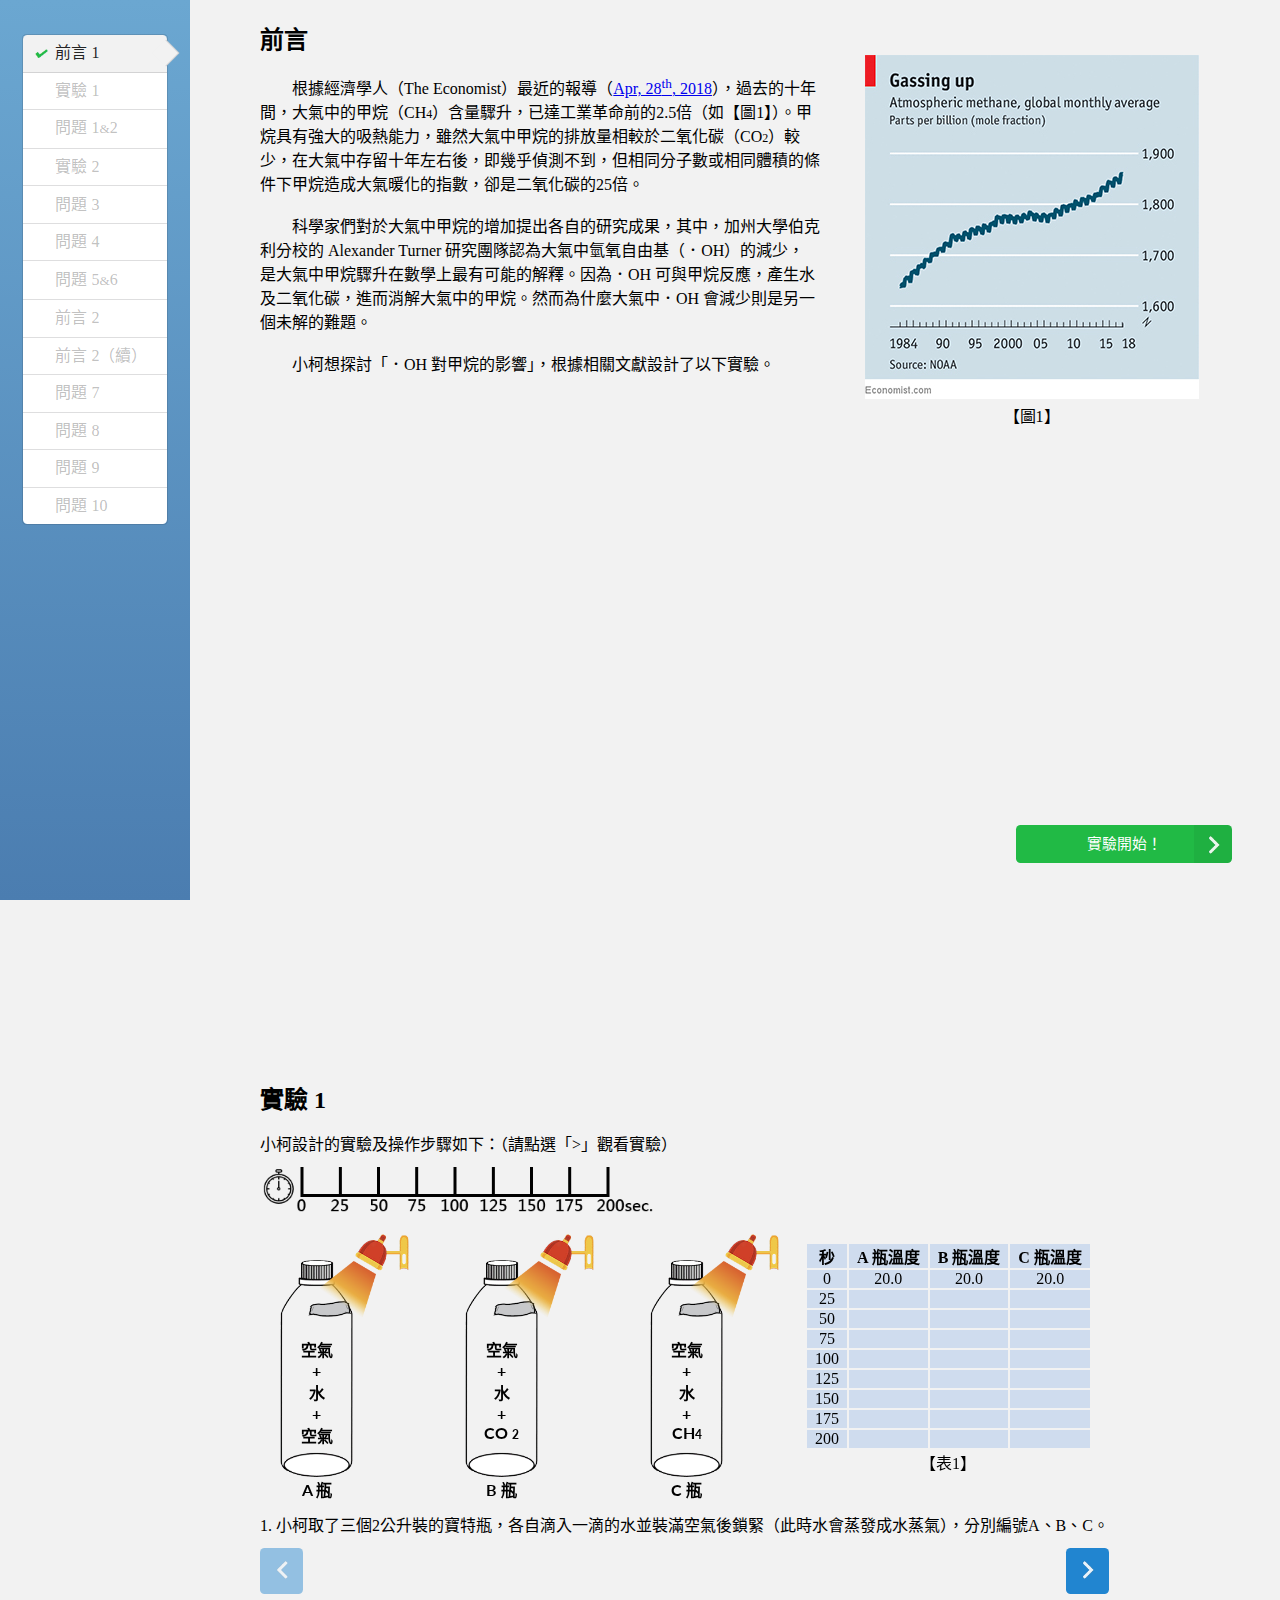
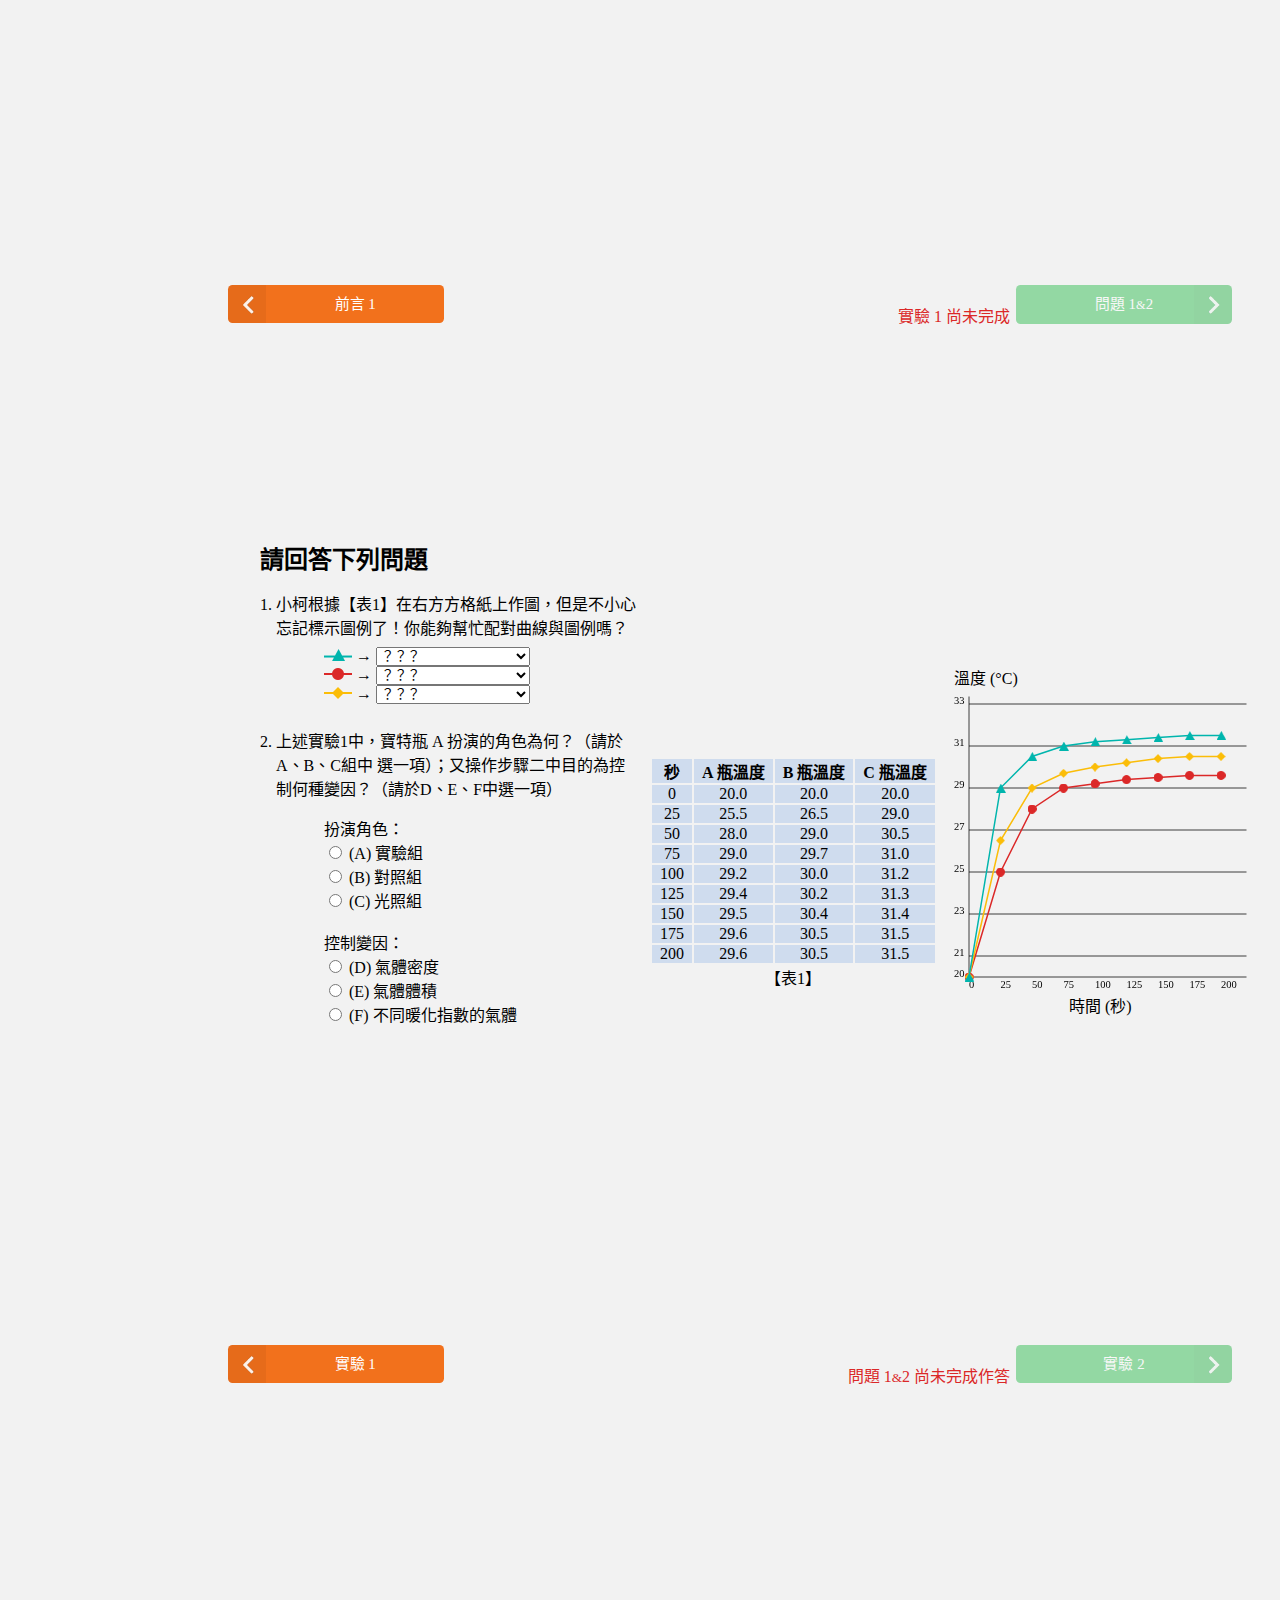
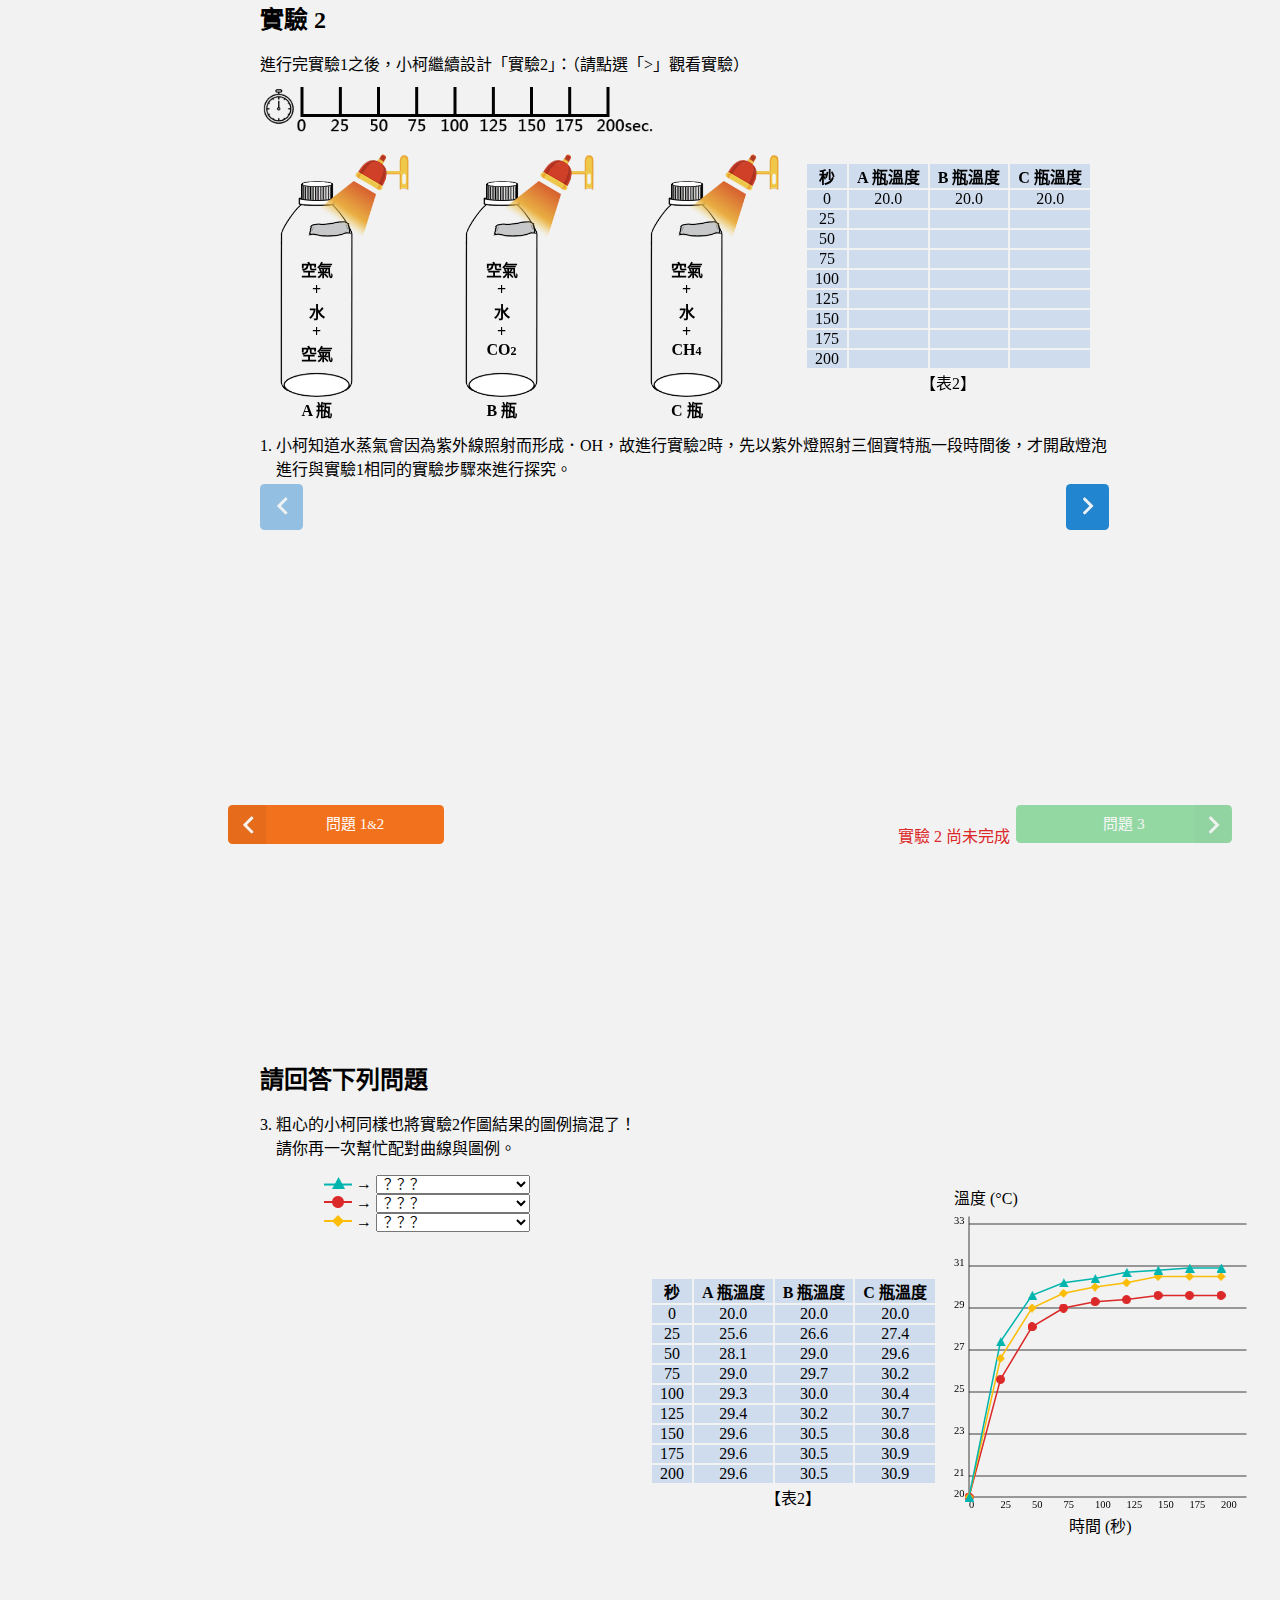
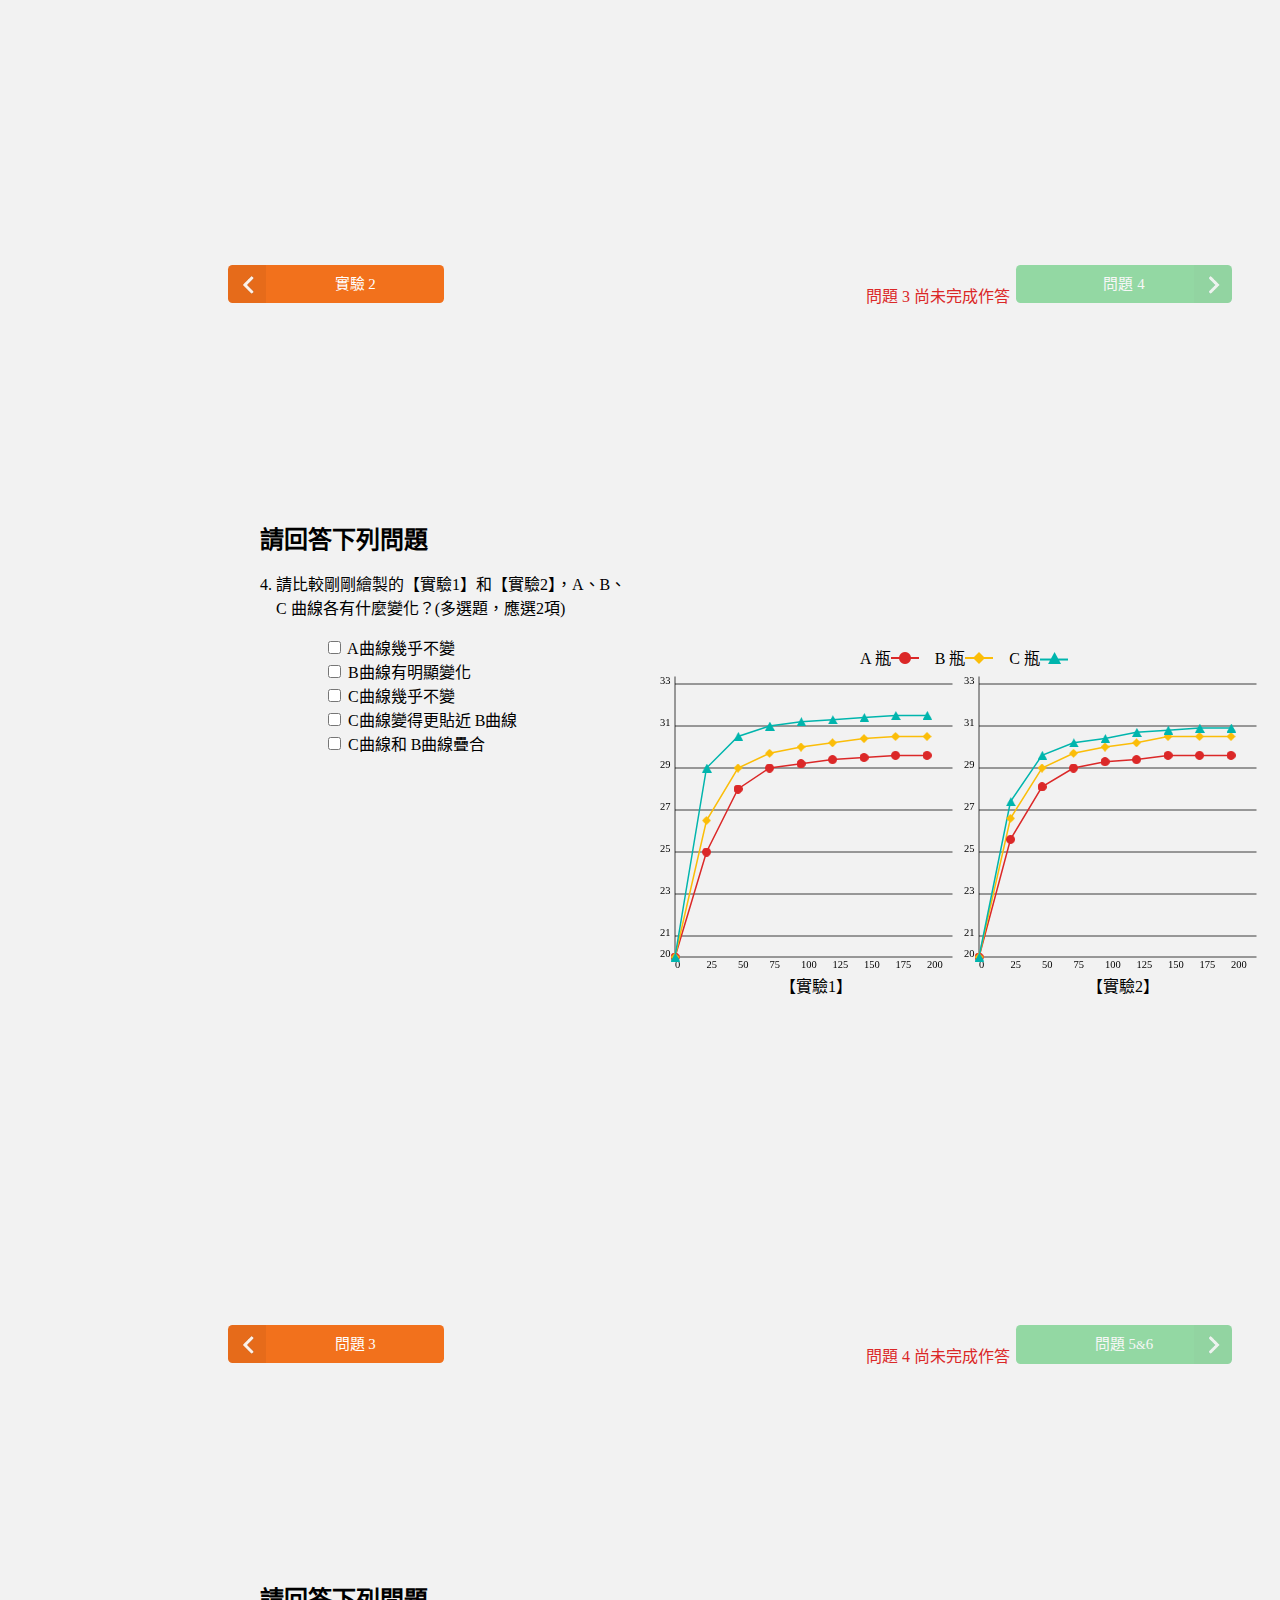
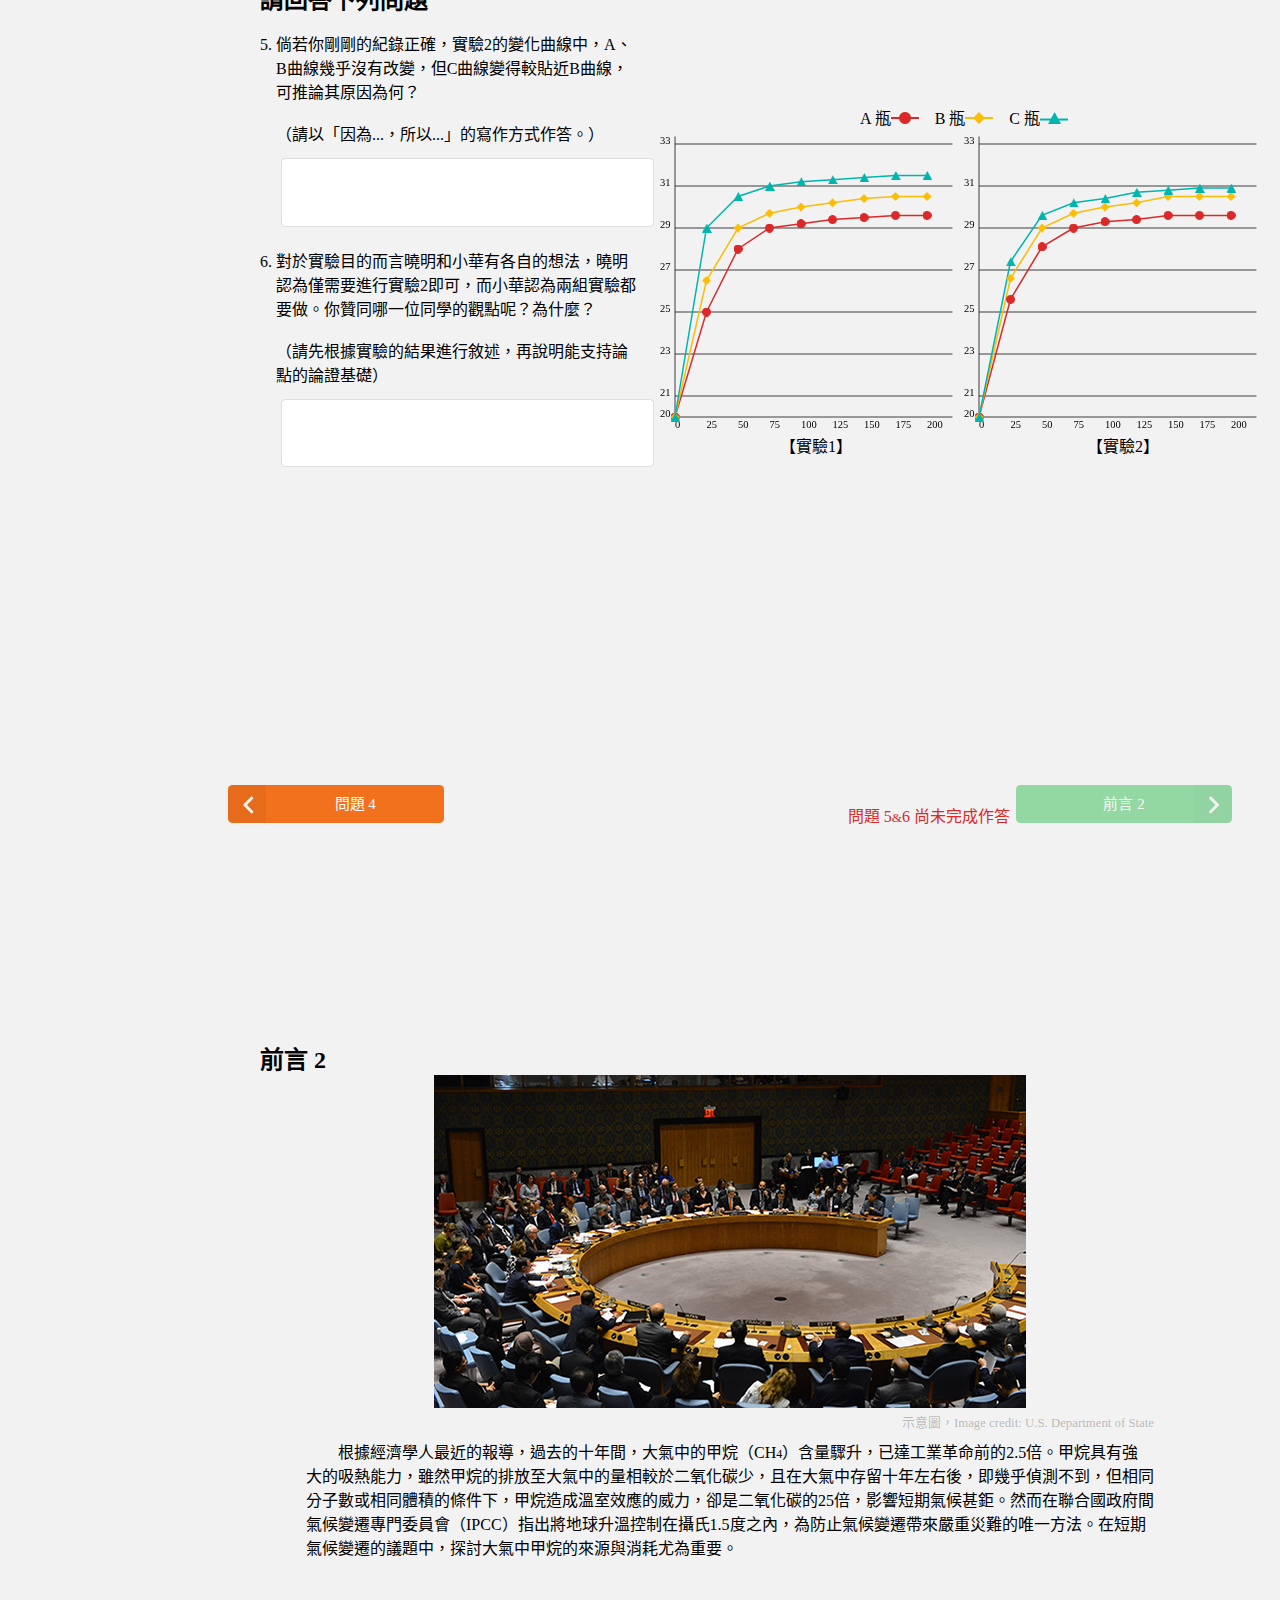
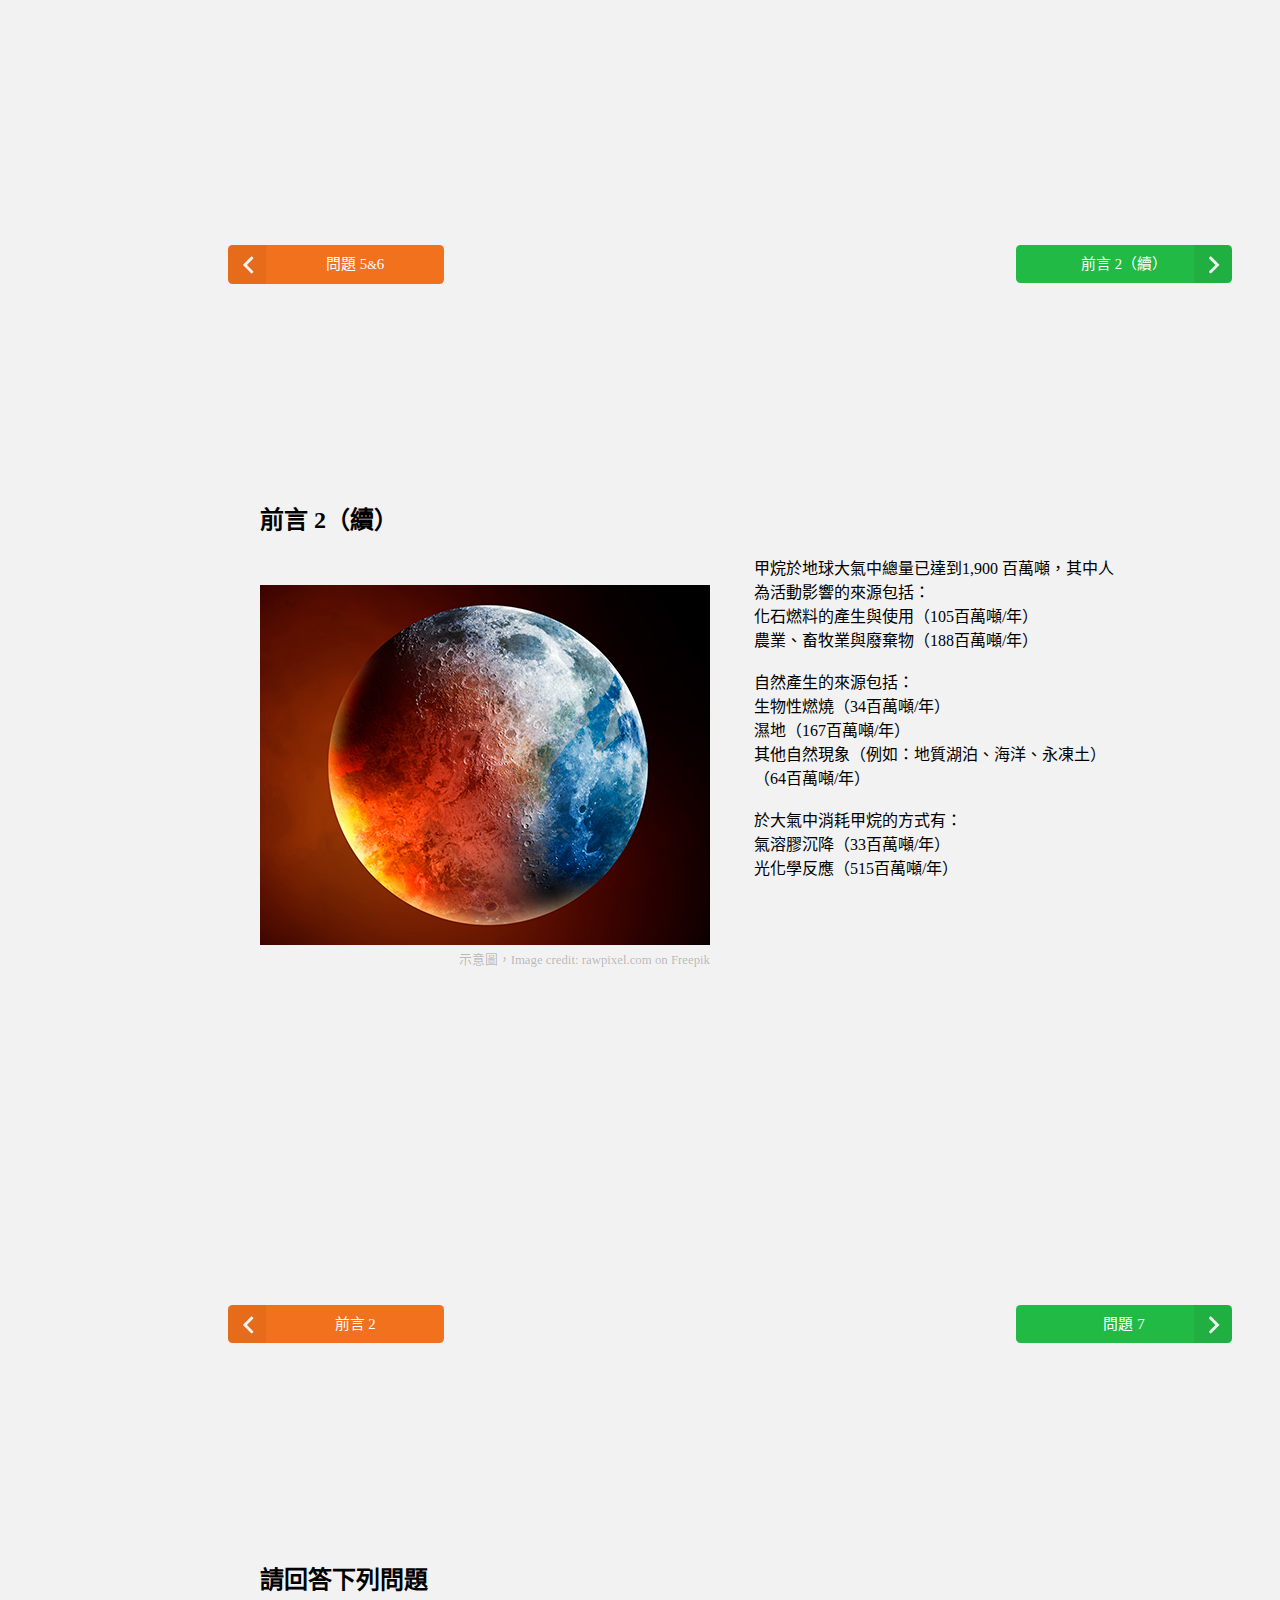
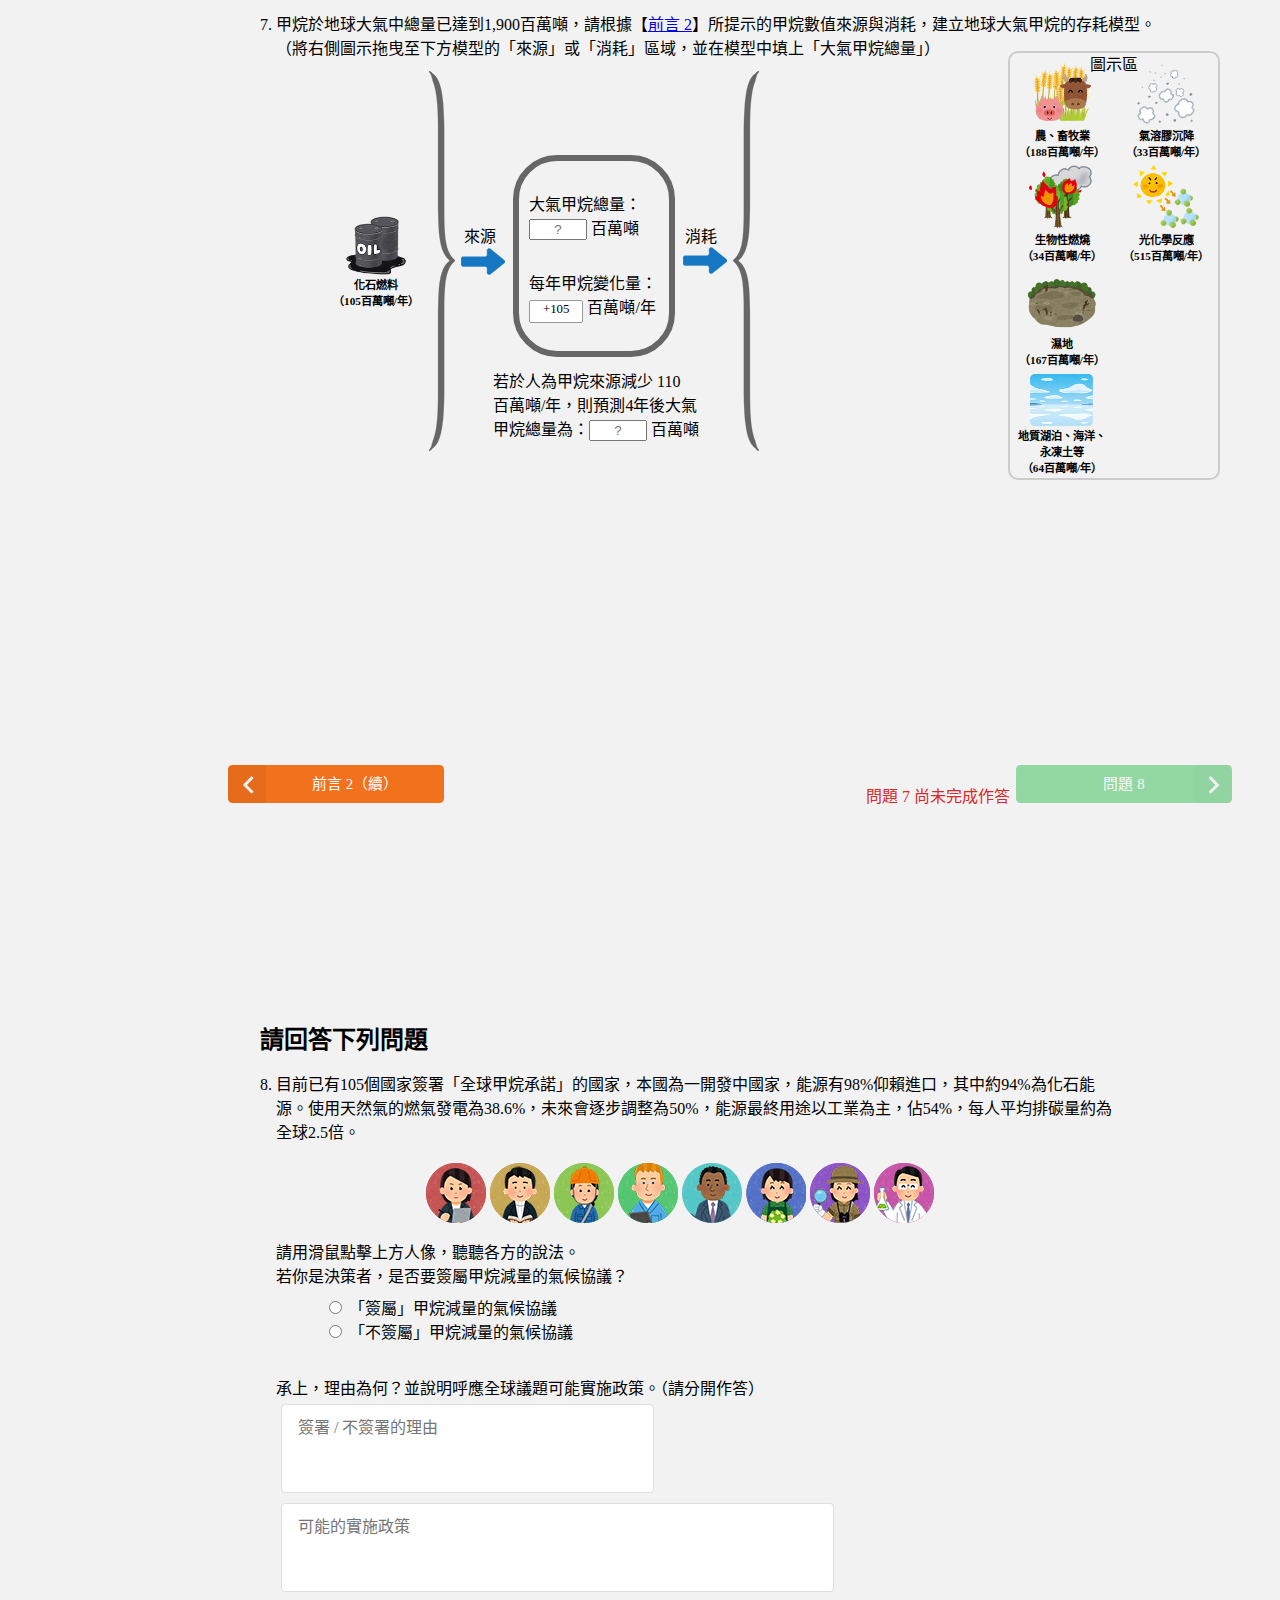
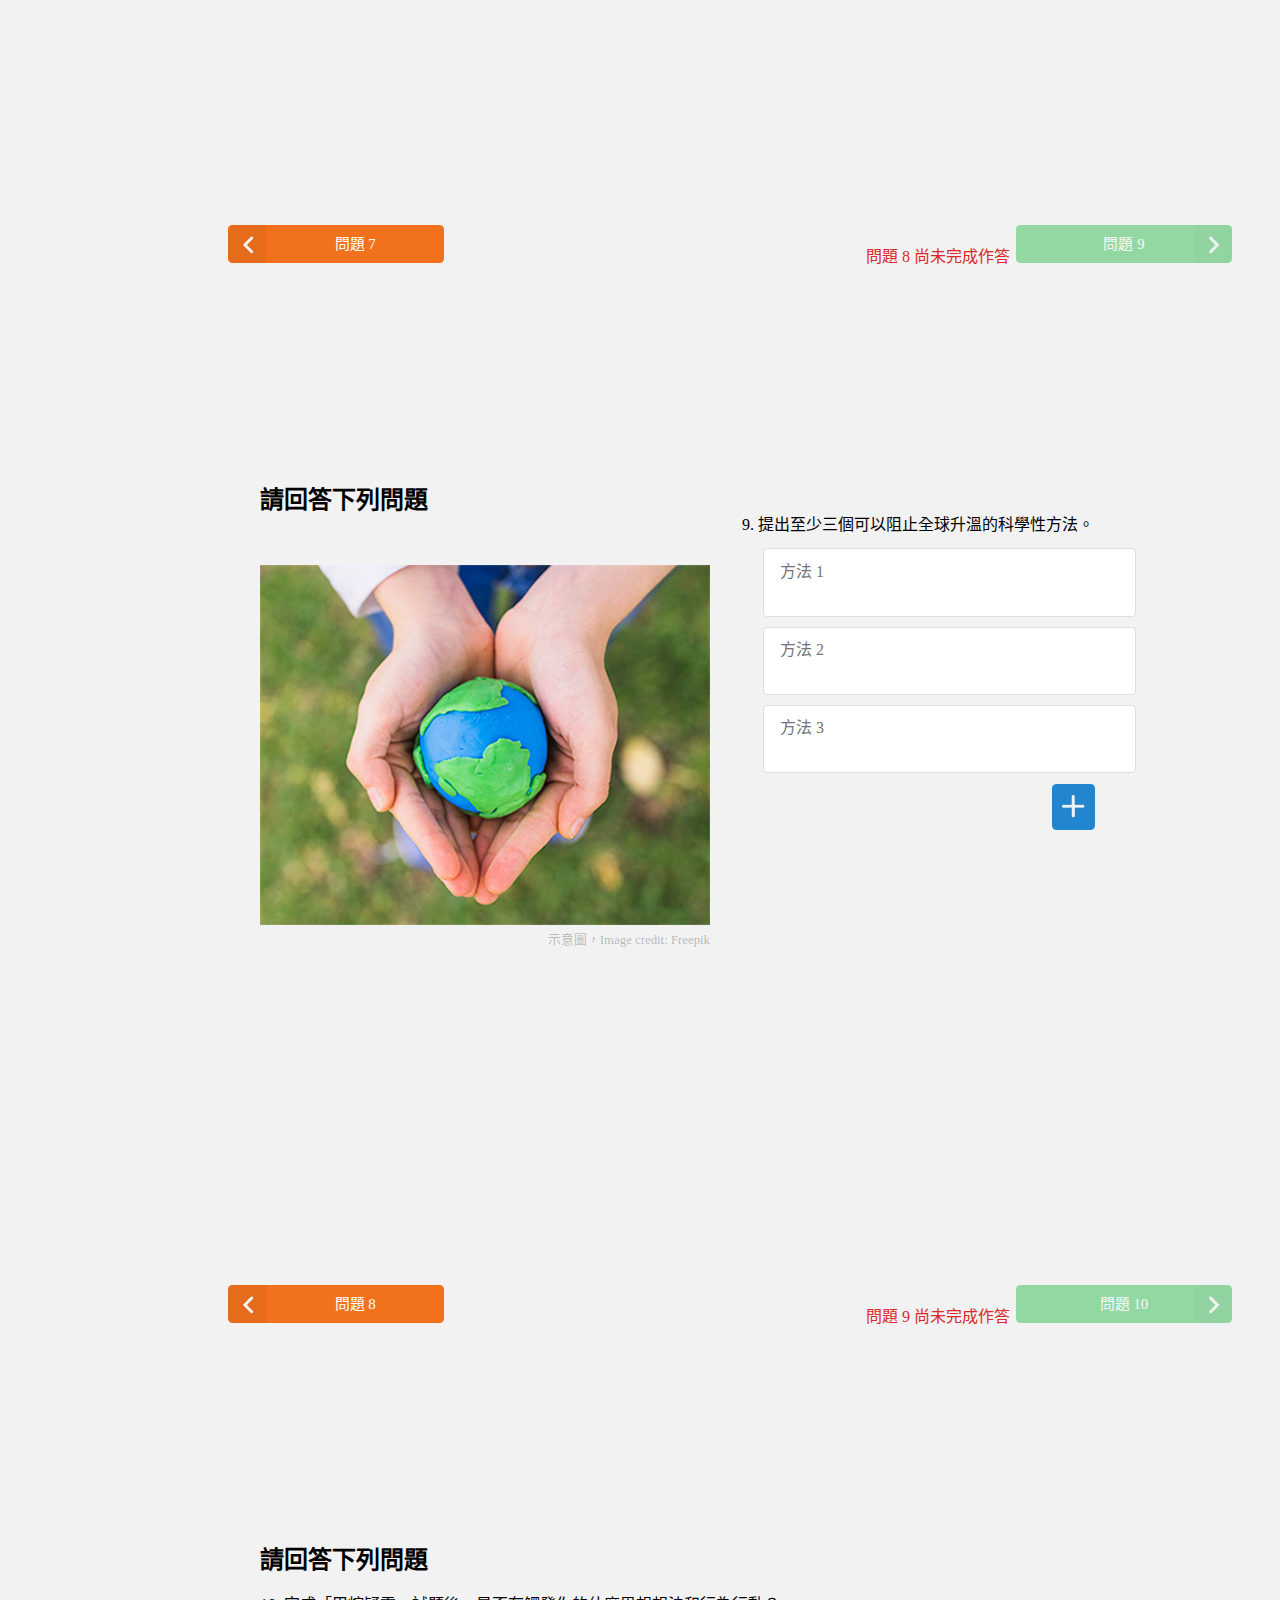
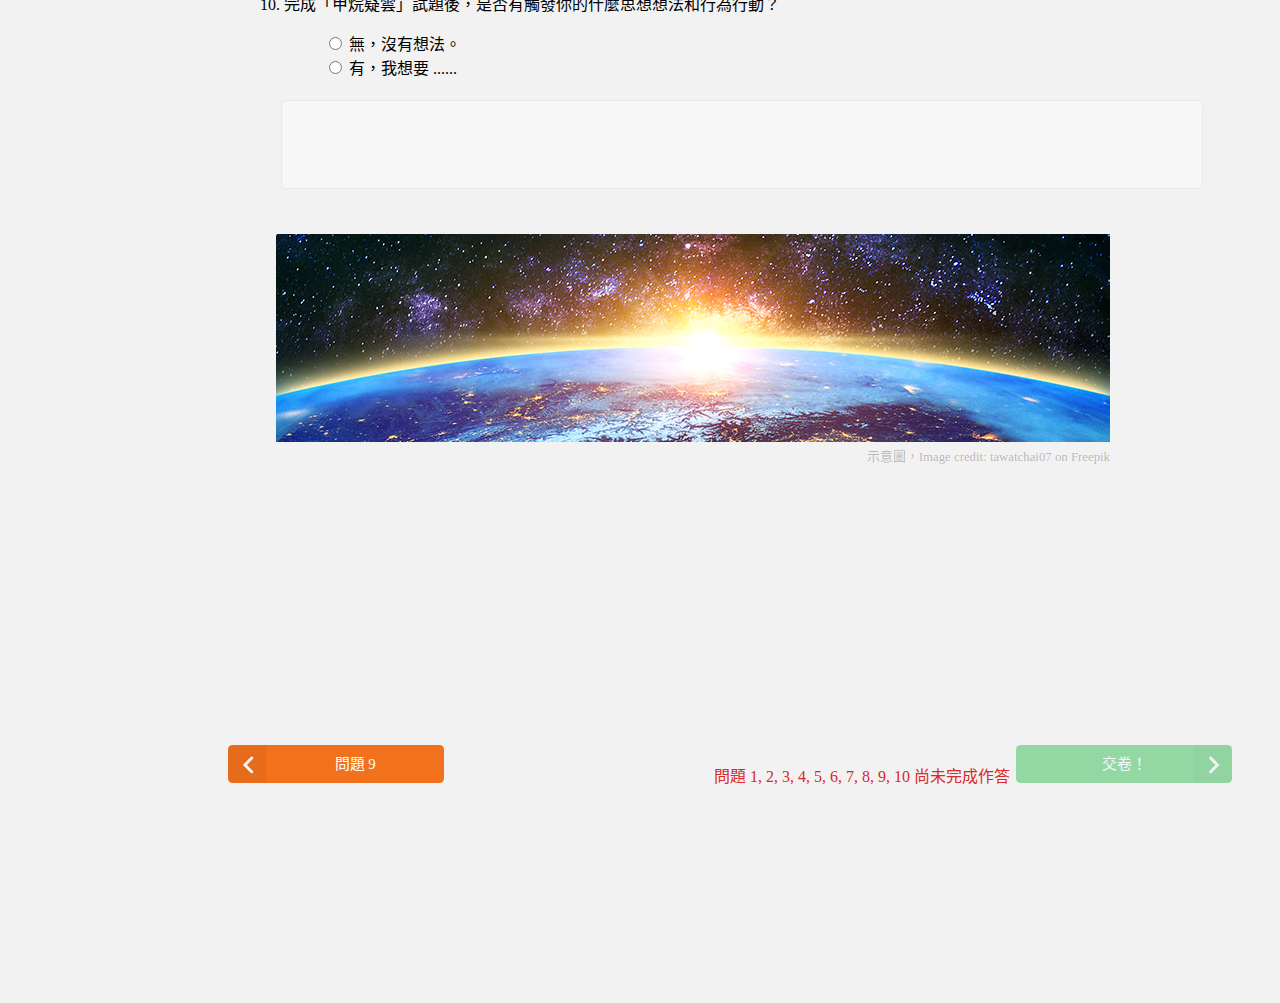
==== commit 77ee098c: "Fixed horizontal scrolling behavior" ====
--- a/index.html
+++ b/index.html
@@ -842,6 +842,7 @@
 		<img id="dot" src="image/dot.png" style="width: 0; visibility: hidden">
 		<img id="square" src="image/square.png" style="width: 0; visibility: hidden">
 		<img id="triangle" src="image/triangle.png" style="width: 0; visibility: hidden">
+
 	</div>	
 	
 	<form id="answerForm" form method="post" action="https://ccr.tw/student_video_answer.php">
--- a/style/body.css
+++ b/style/body.css
@@ -1,5 +1,4 @@
 html, body {
-	min-width: 1280px;
 	font-family: Lato, Microsoft JhengHei;
 	background-color: #f2f2f2;
 	margin: 0;
@@ -7,6 +6,10 @@
 	overflow-x: auto;
 	overflow-y: hidden;
 }
+/*
+* {
+	outline: 1px solid #f00 !important;
+}*/
 
 h2 {
 	margin: 0.6em 0 0;
@@ -61,10 +64,11 @@
 	text-align: right;
 }
 
-@media only screen and (max-width: 960px) {
+@media only screen and (max-width: 960px) {	
 	.aside {
 		height: 200%;
-		transform: scale(0.5) translate(-50%, -50%);
+		transform-origin: top left;
+		transform: scale(0.5);
 	}	
 } 
 
@@ -75,7 +79,6 @@
 .main {
 	margin: 5px 0 0 200px;
 	padding: 0;
-	float: left;
 }
 
 .main-block {
@@ -127,9 +130,11 @@
 
 @media only screen and (max-width: 960px) {
 	.main {
-		transform: scale(0.7) translate(-37.5%, -21.42%);
+		margin-left: 80px;
+		transform-origin: top left;
+		transform: scale(0.7);
 	}
-} 
+}
 
 /*--------------
     Intro
@@ -447,6 +452,7 @@
 .quiz8-textarea-container {
 	left: calc(60px + 1em);
 	position: relative;
+	width: 900px;
 }
 
 .quiz8-quotes {
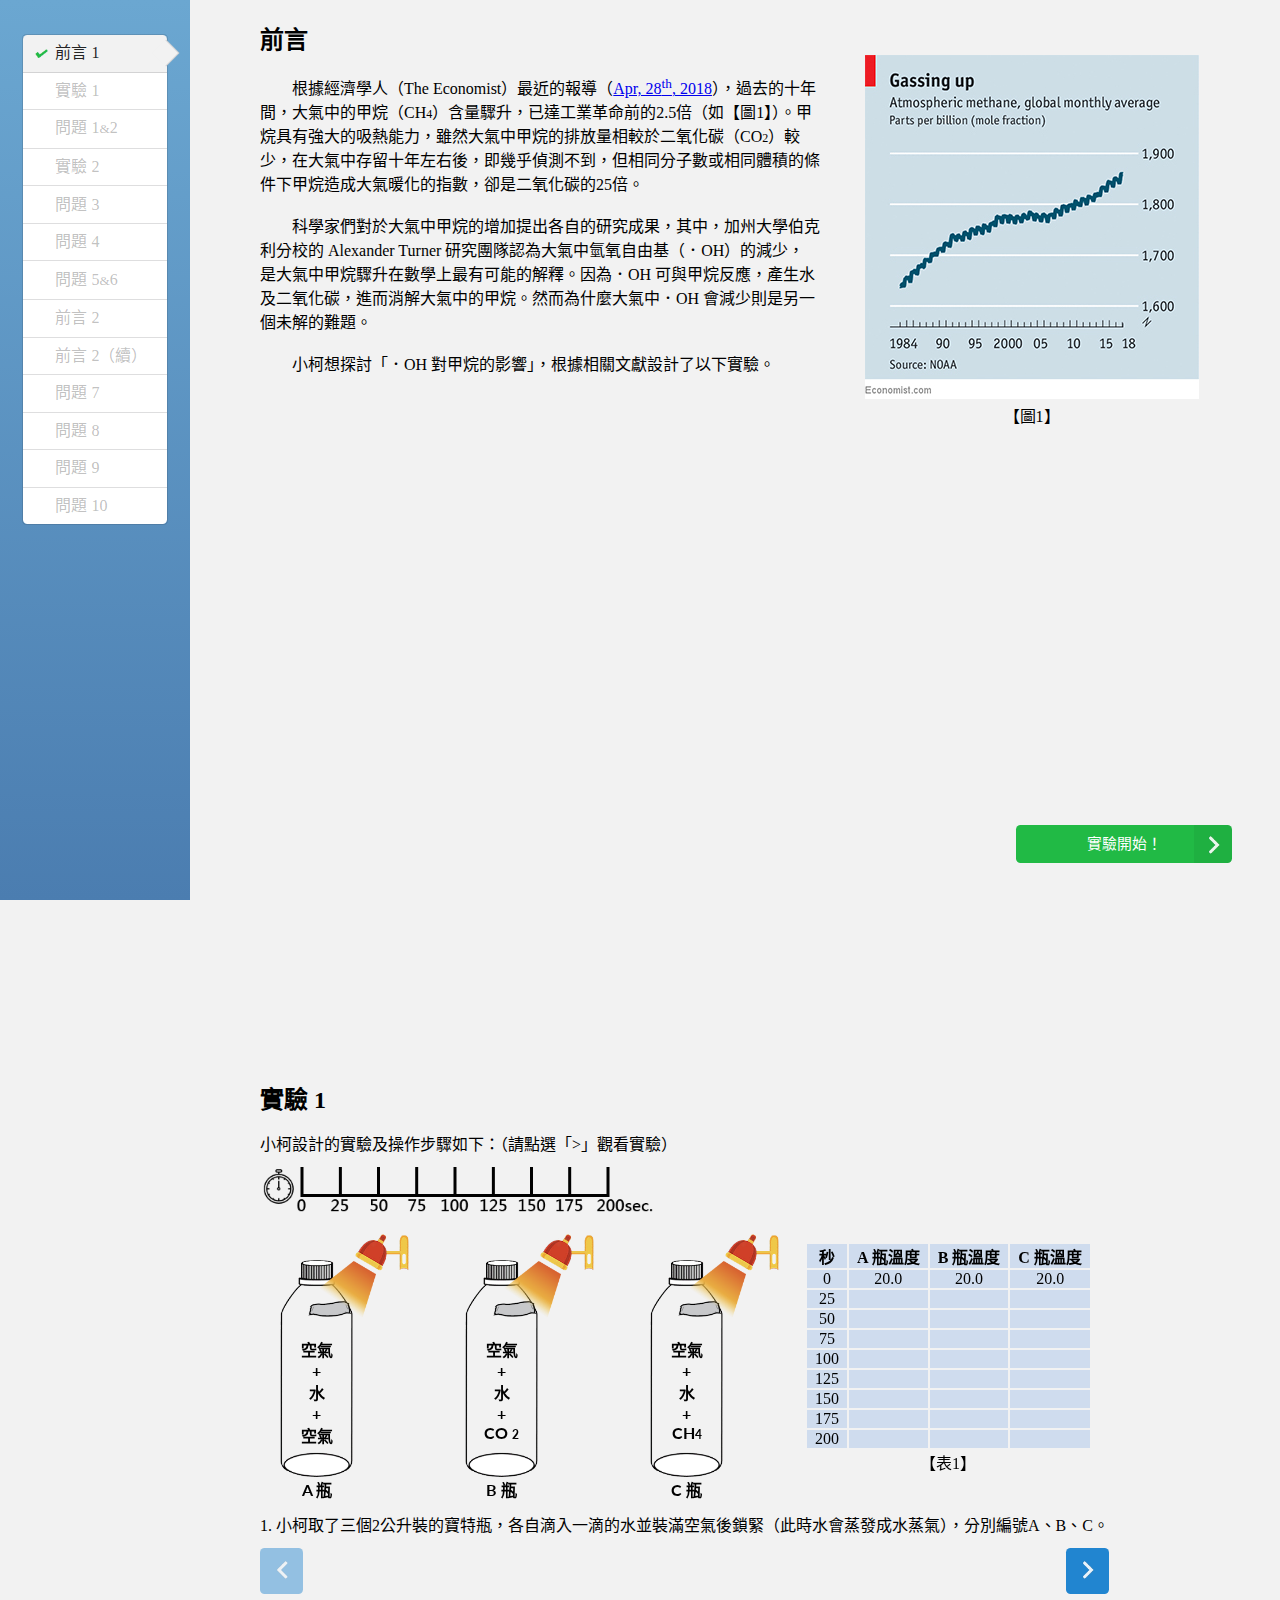
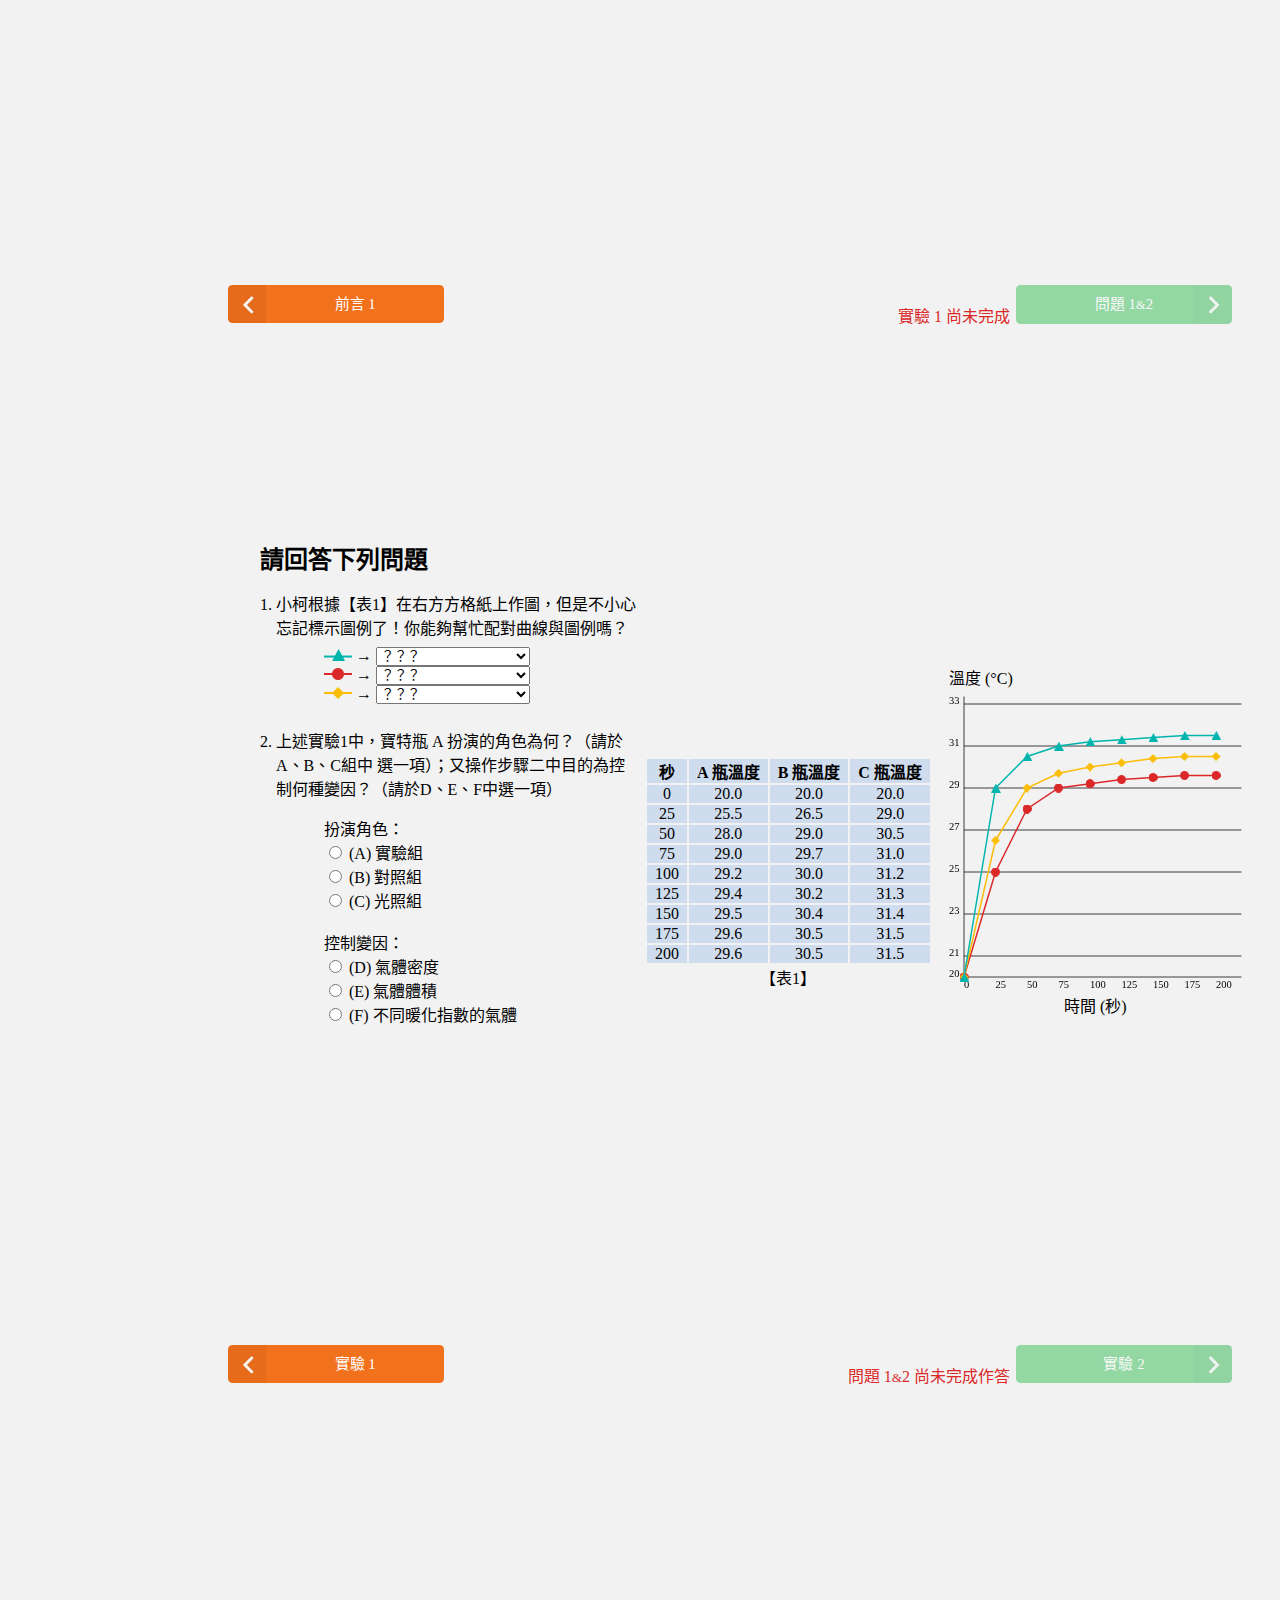
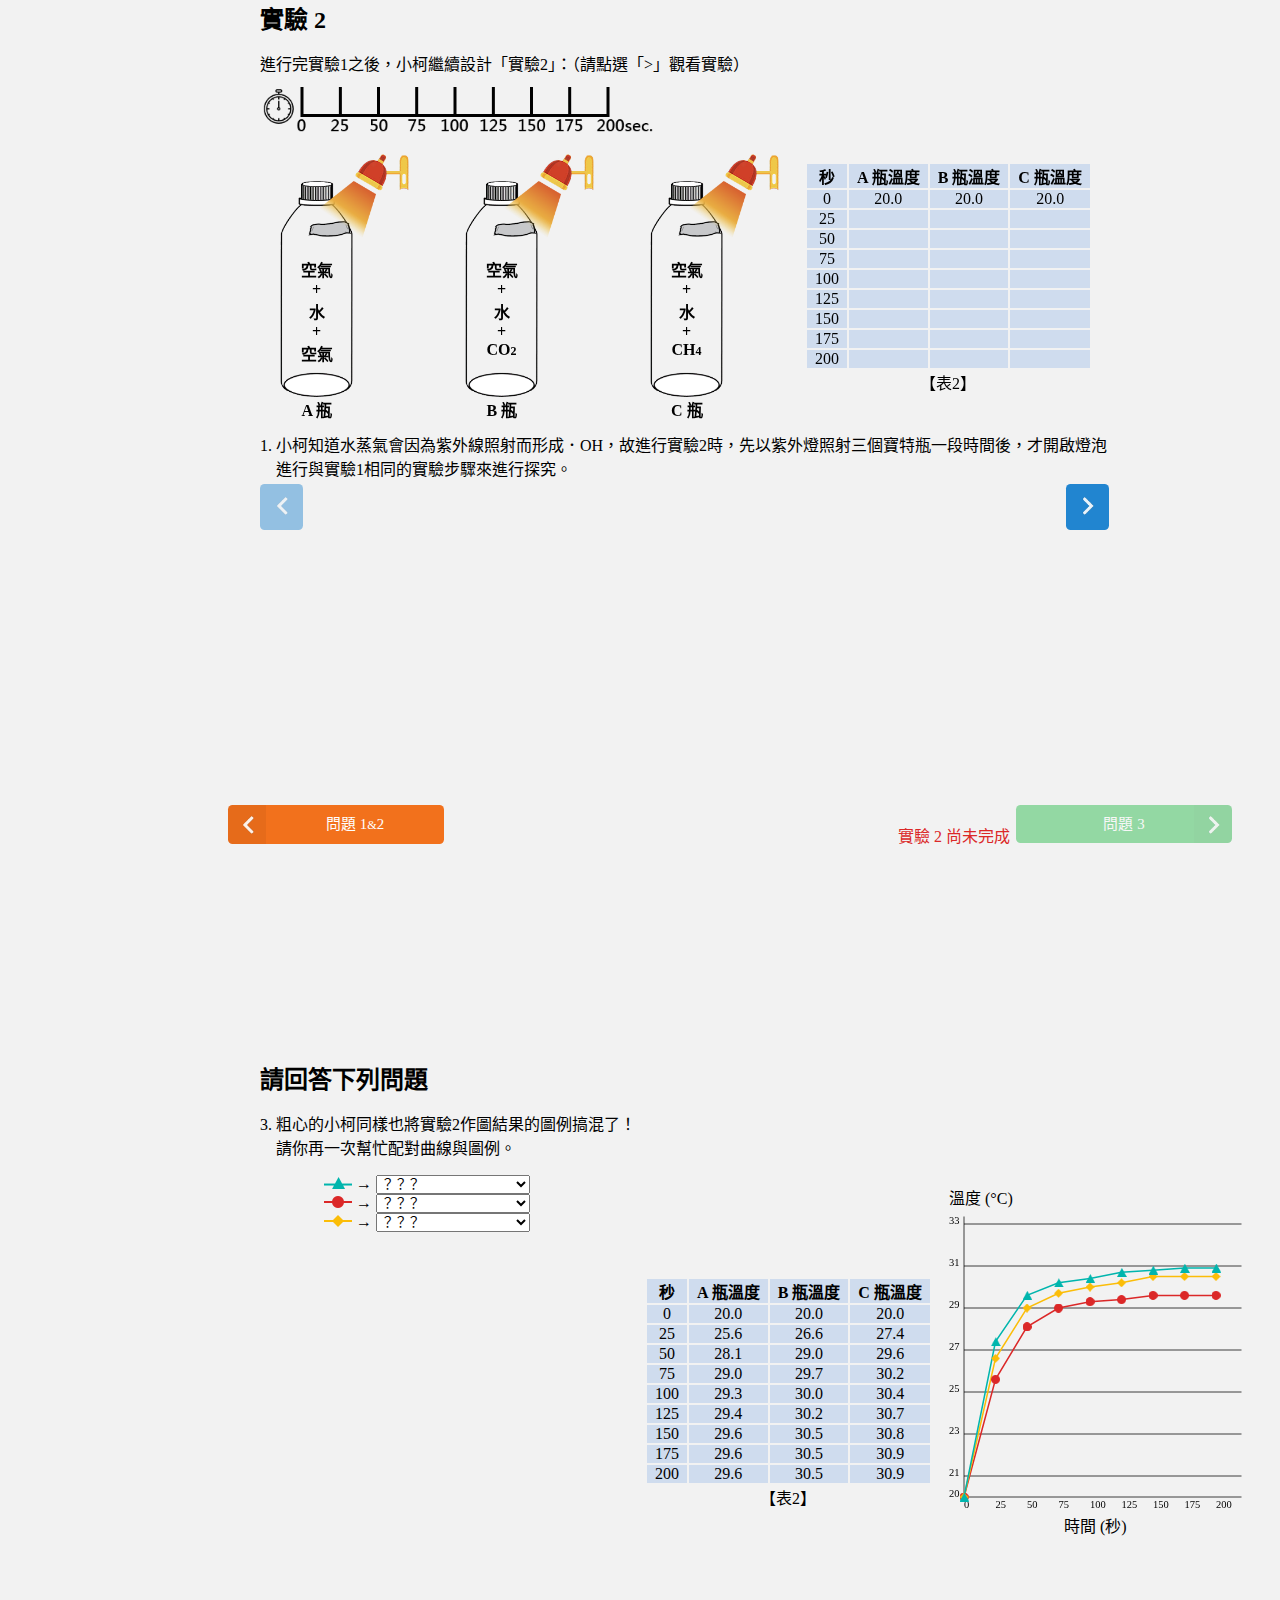
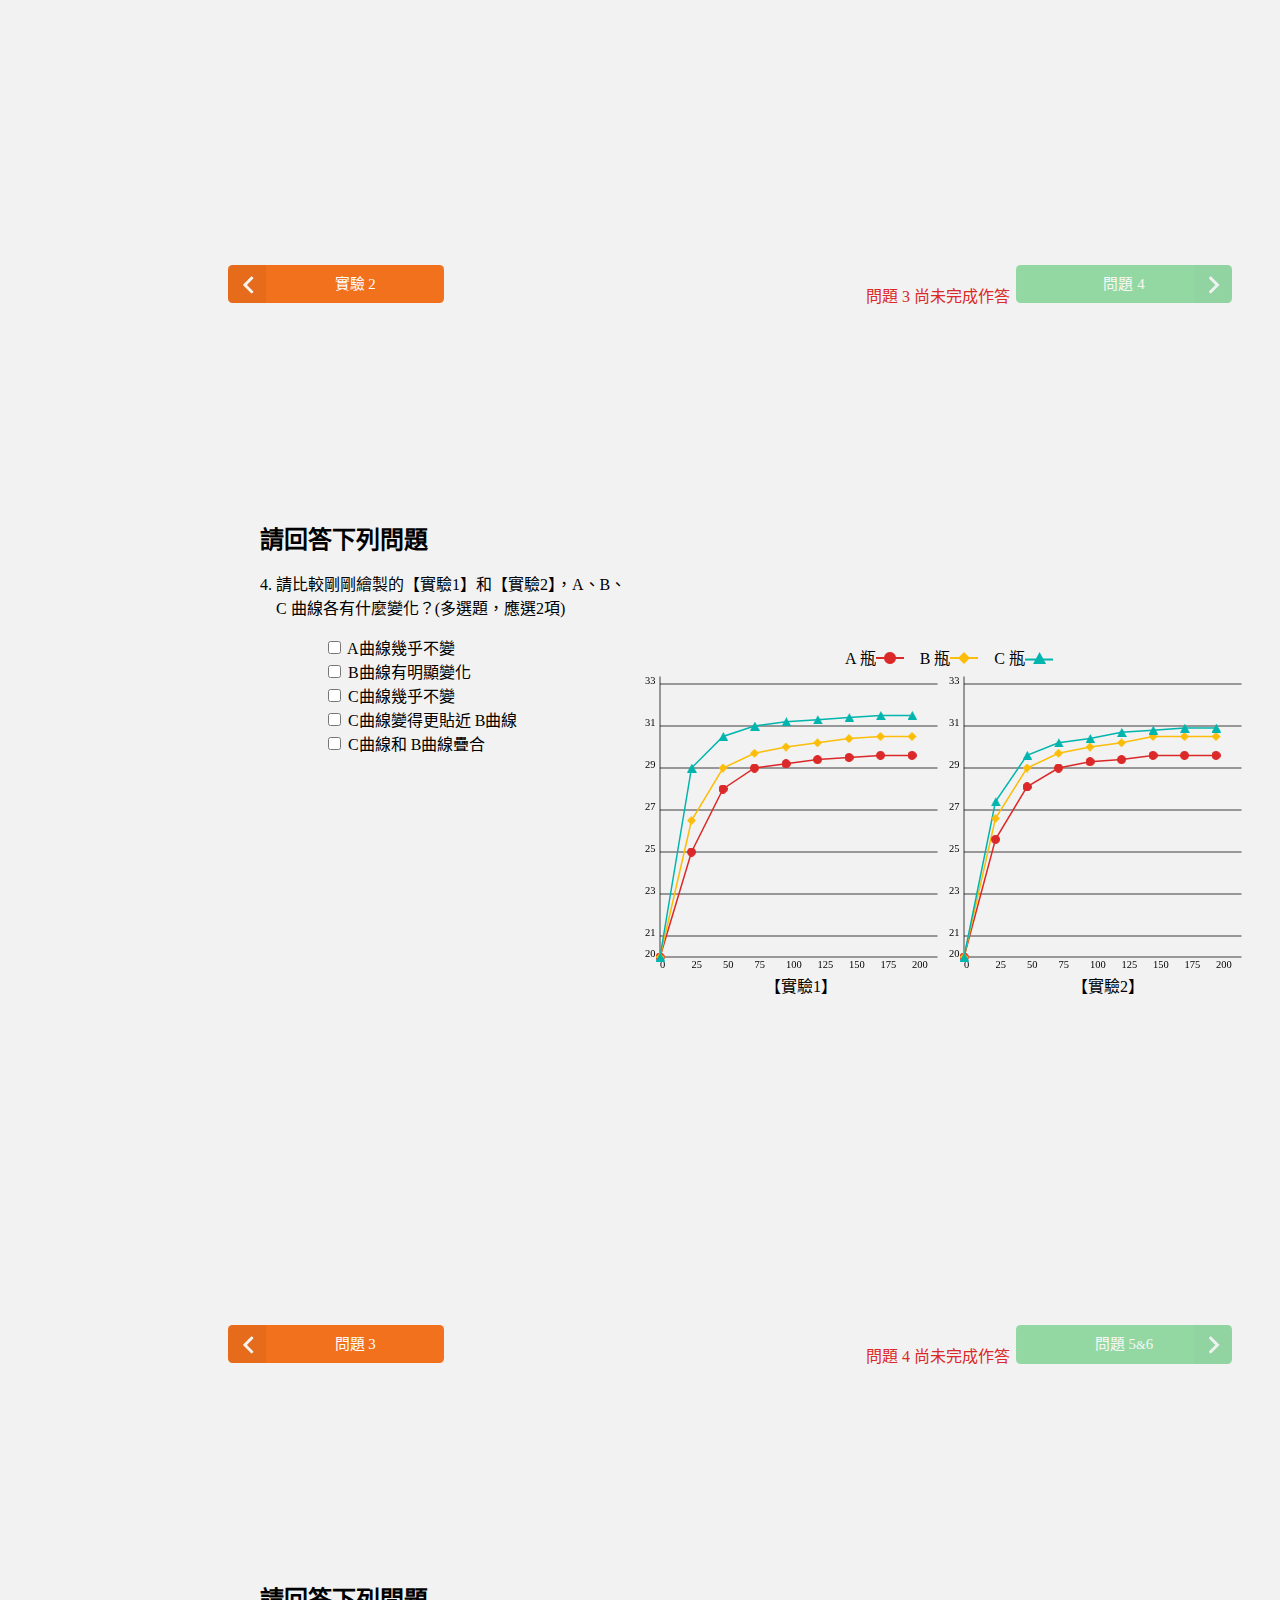
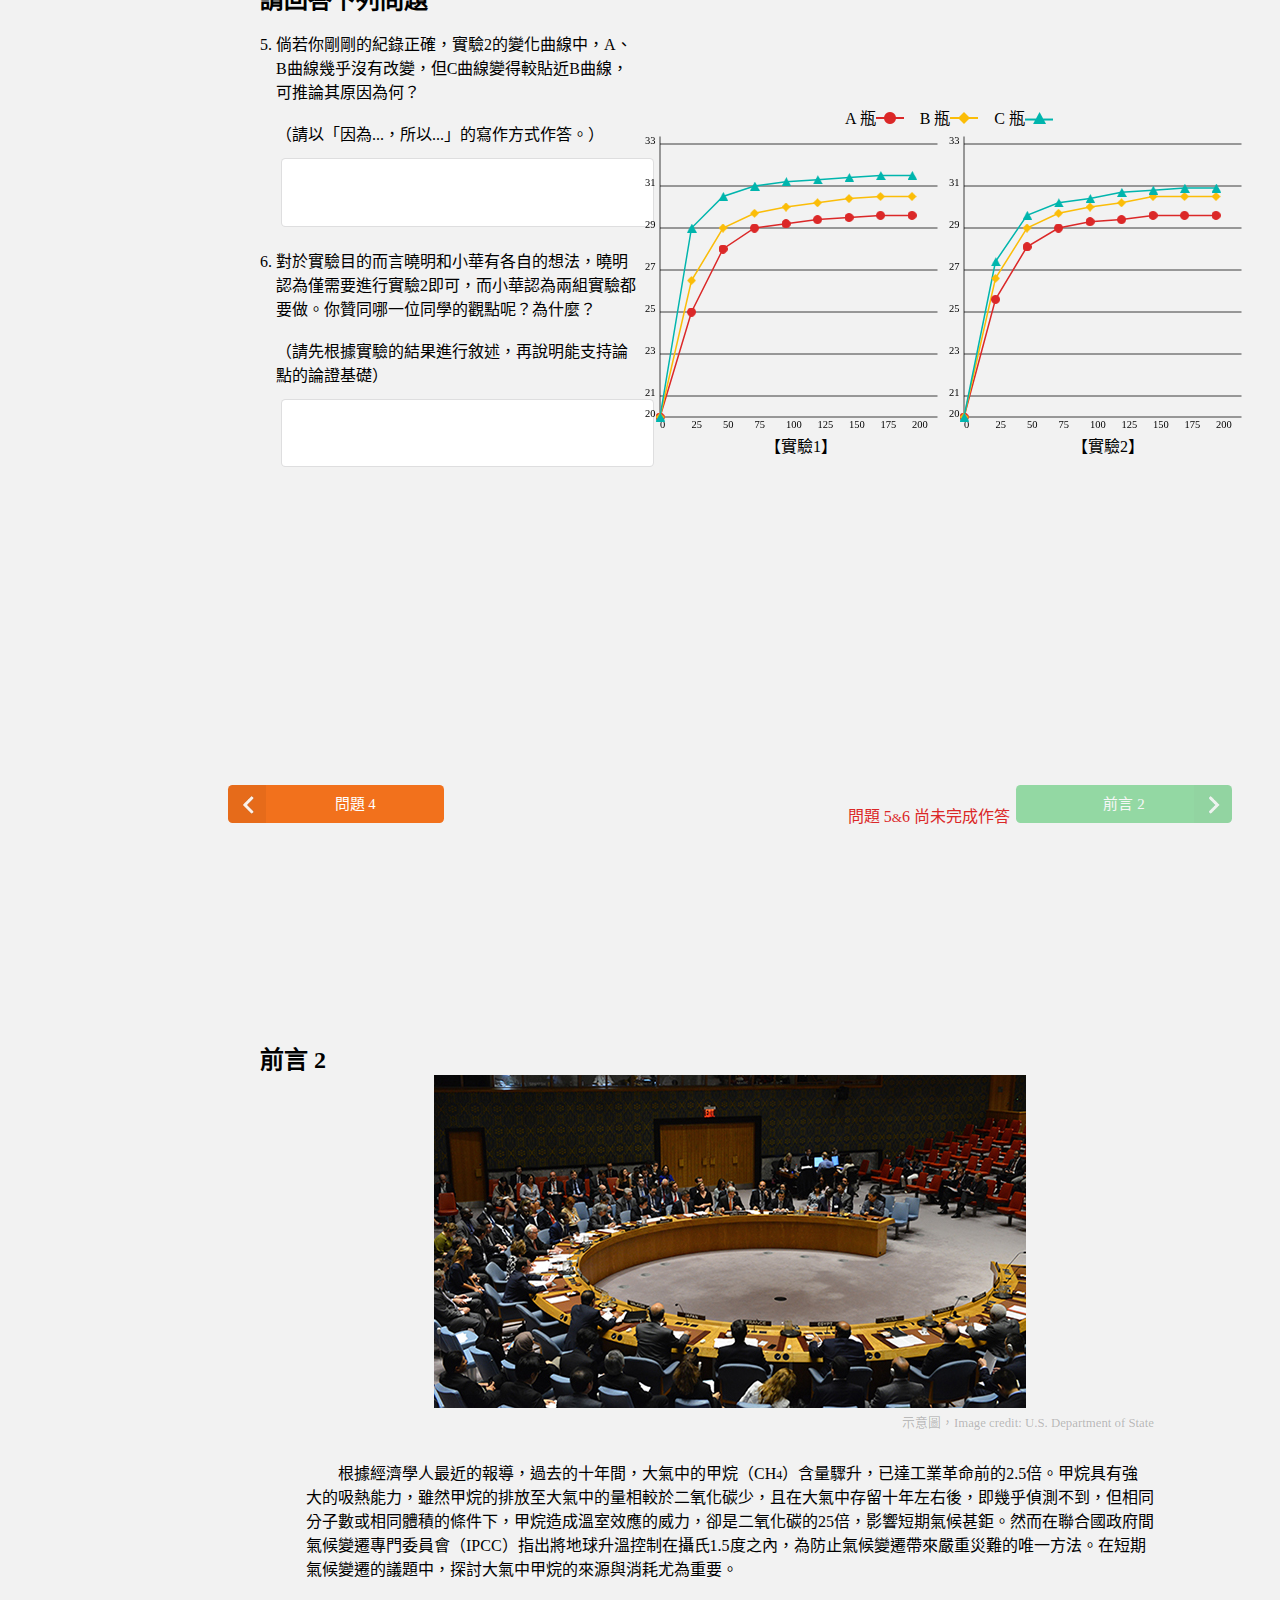
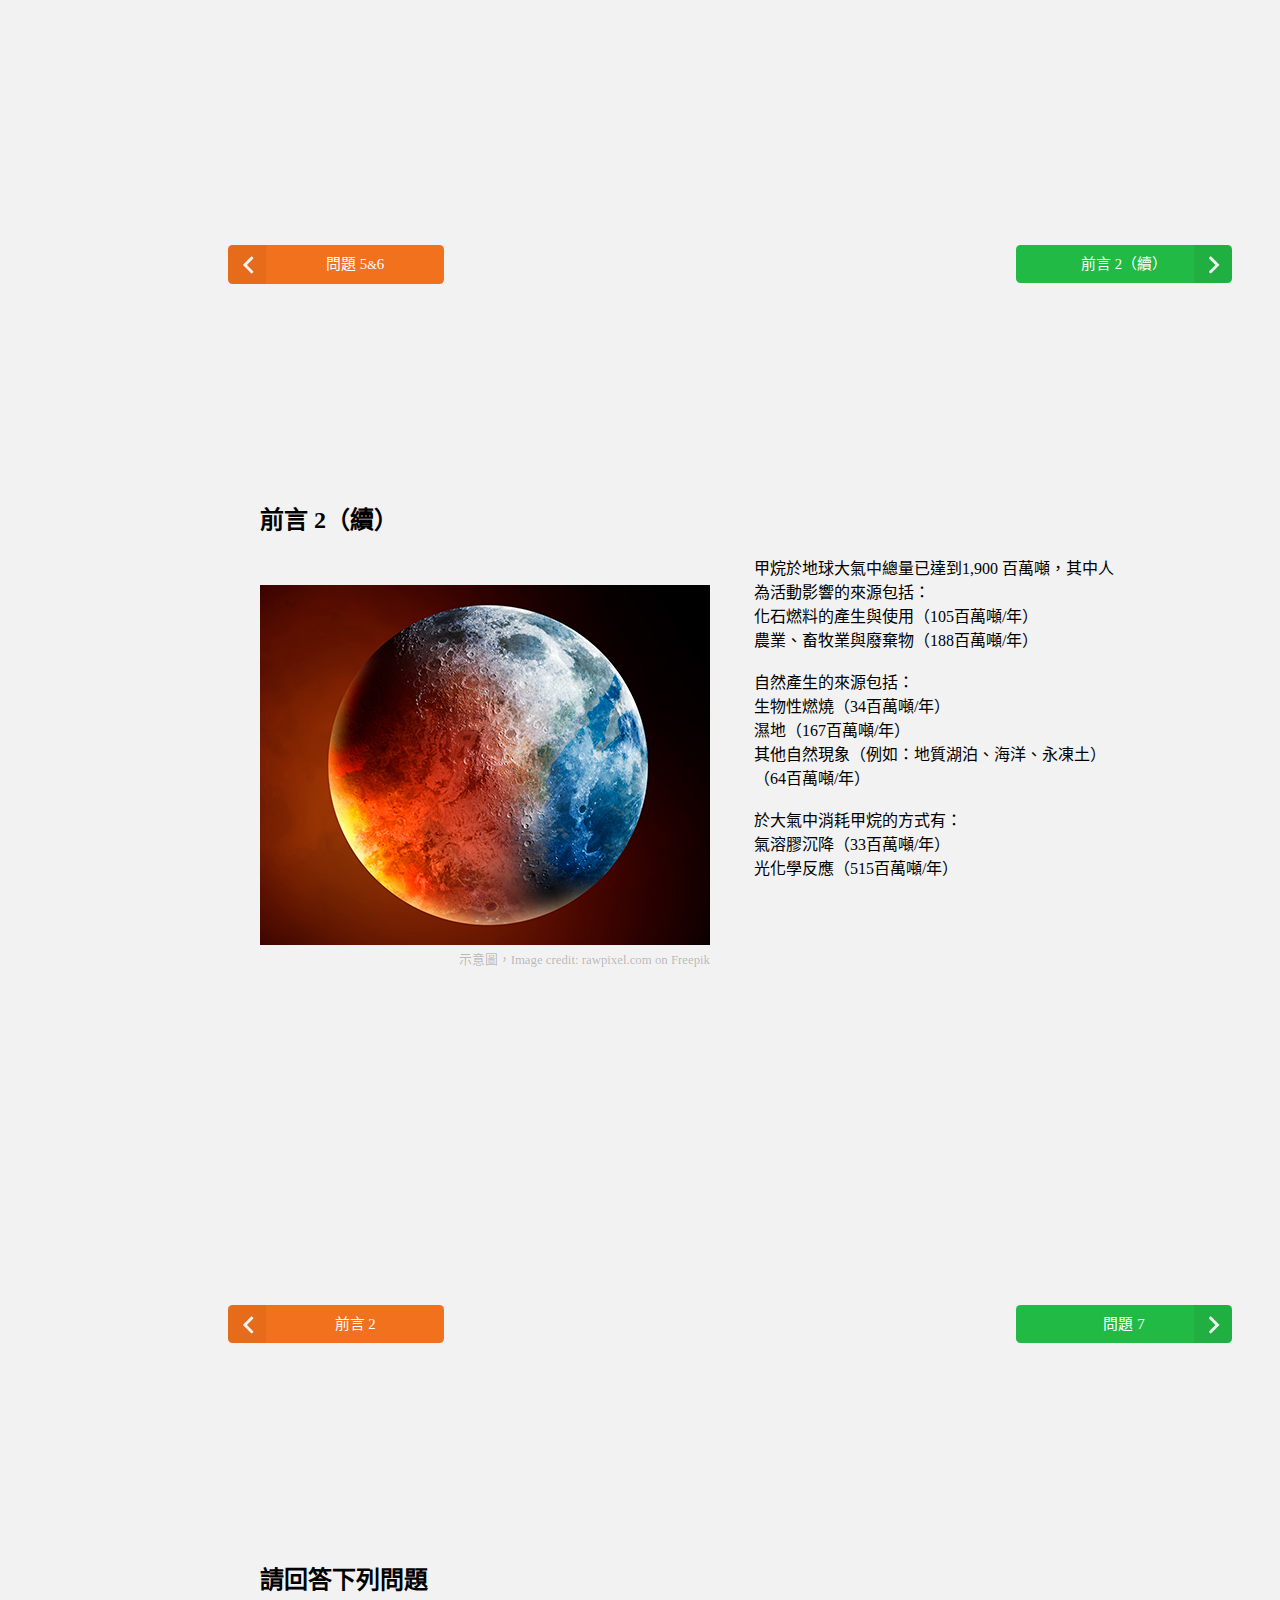
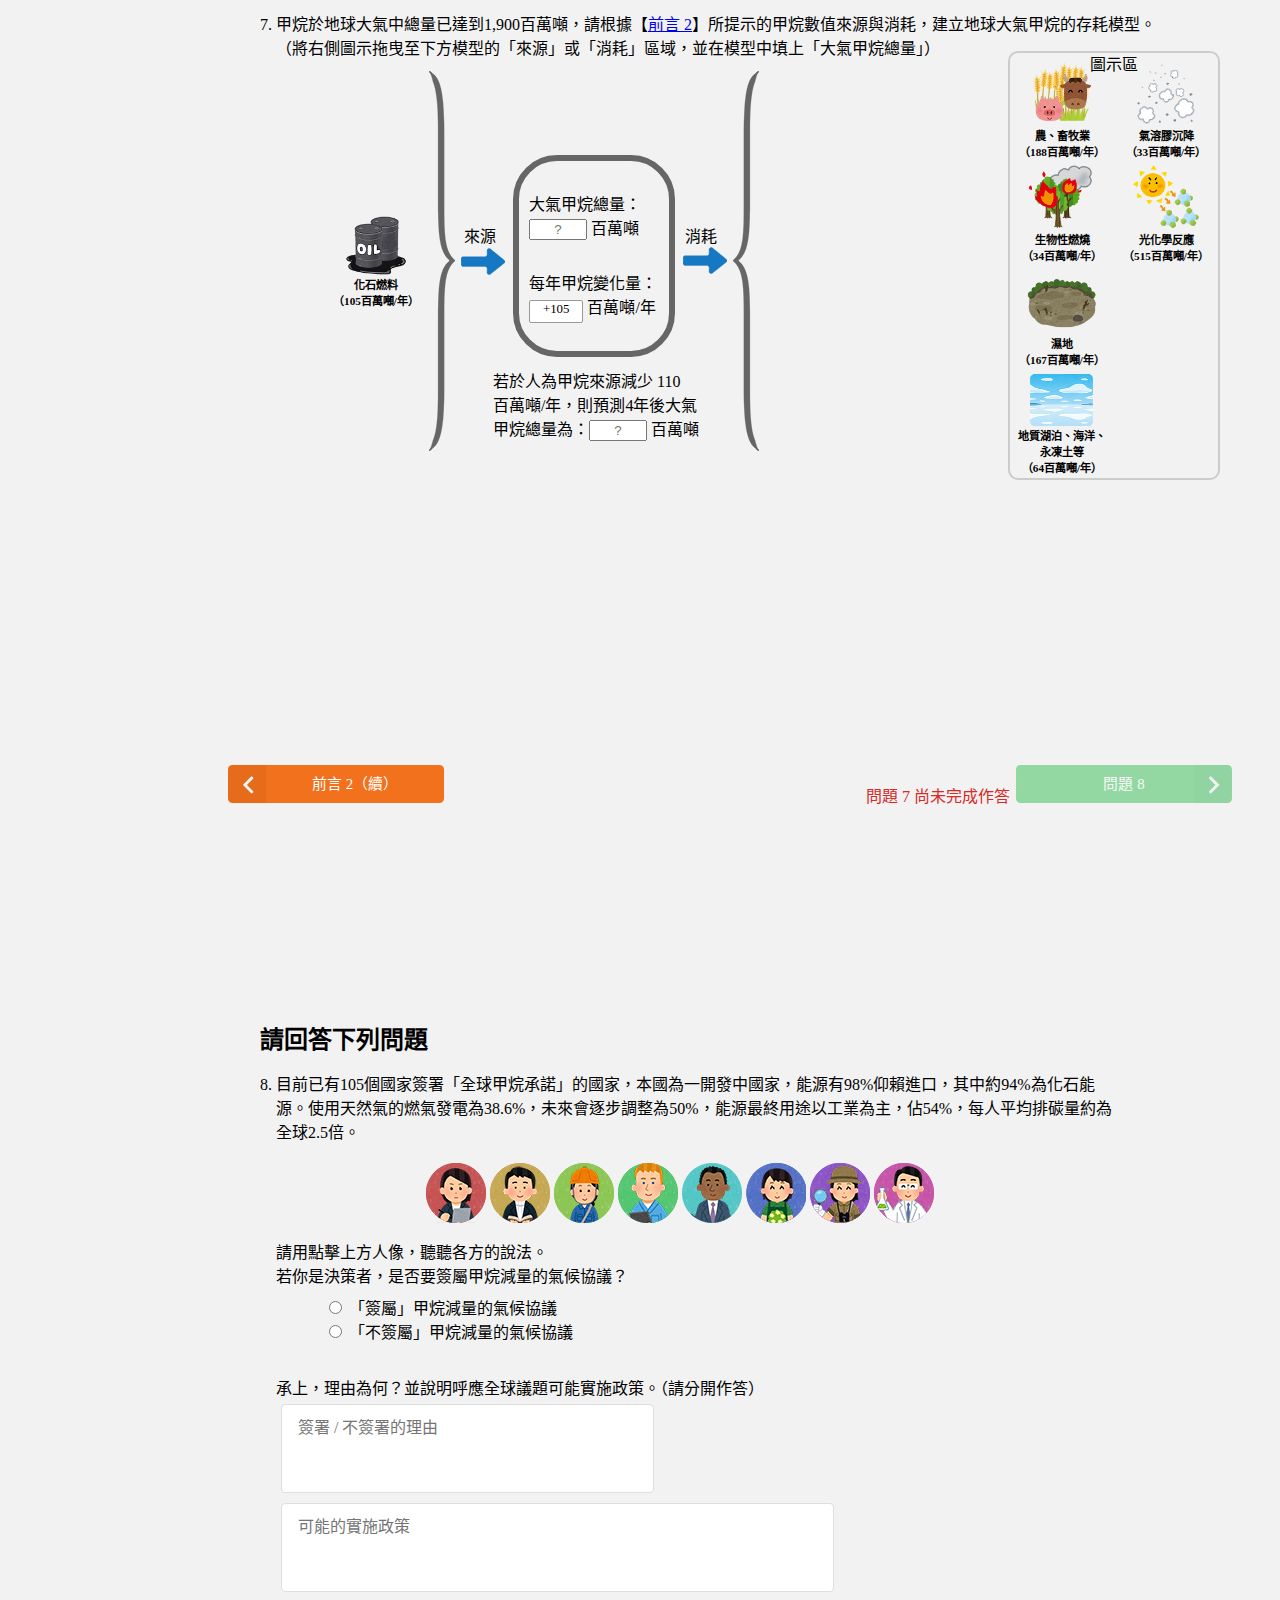
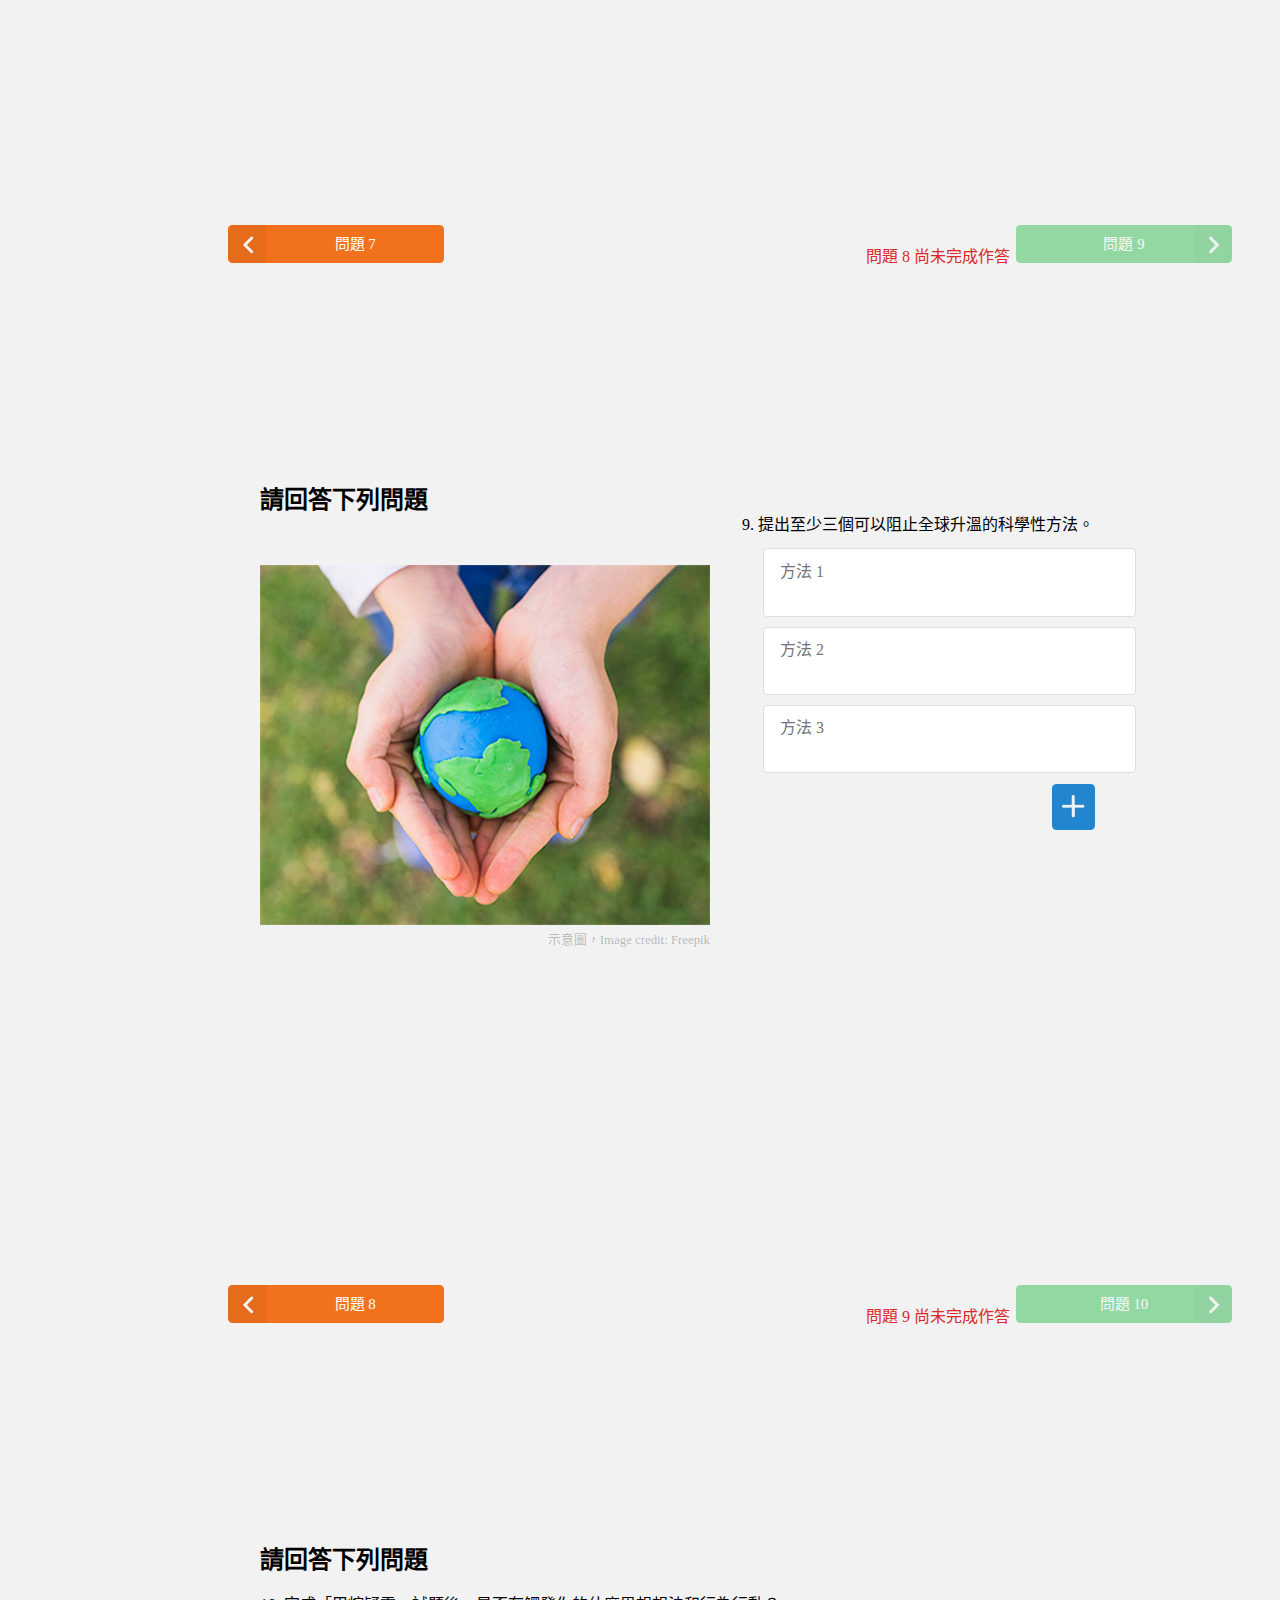
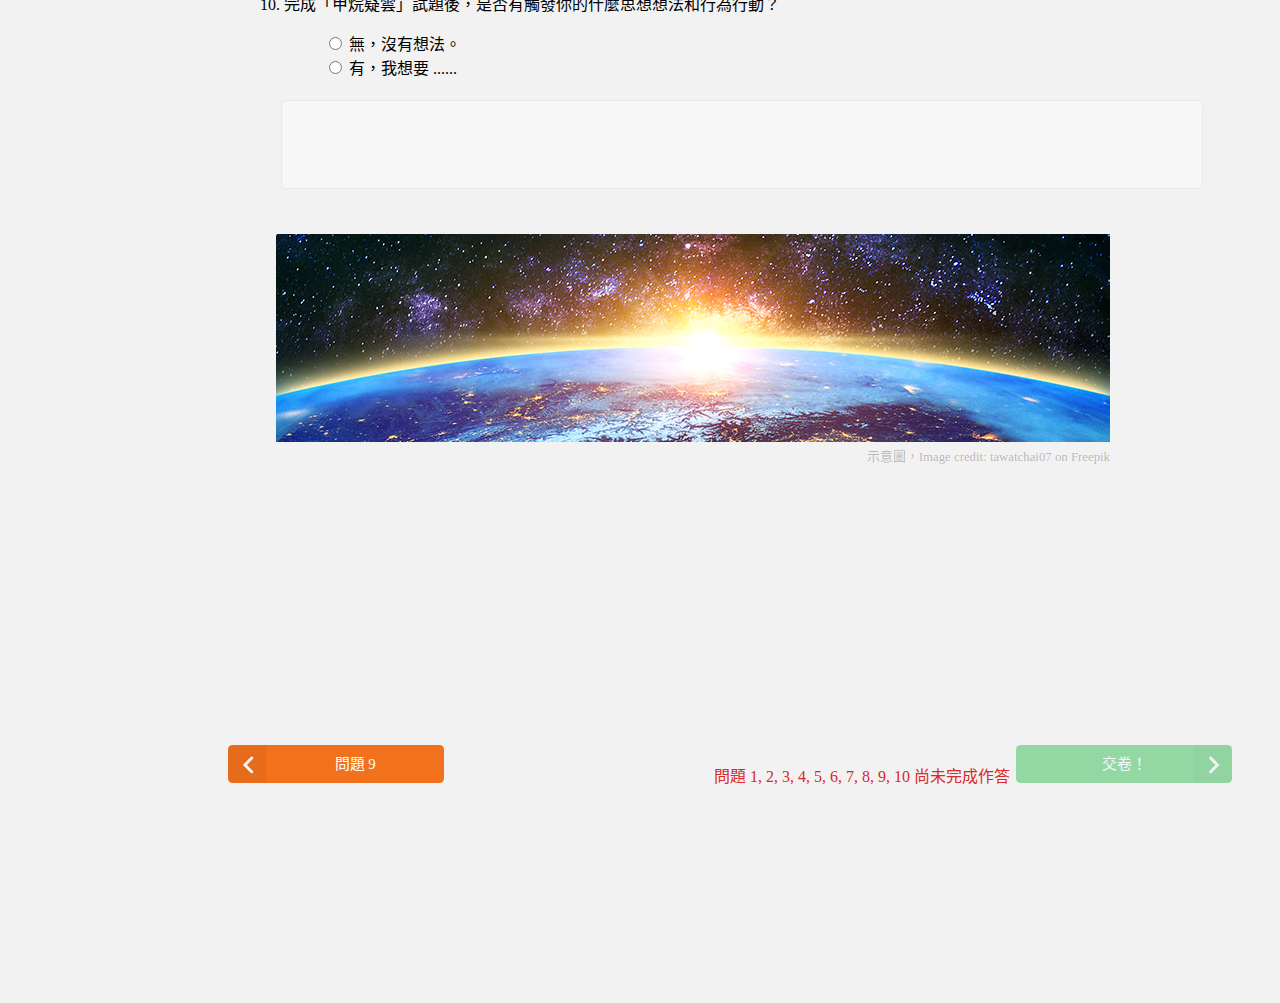
==== commit d1b4f79b: "Force main-block height be min-height for mobile" ====
--- a/index.html
+++ b/index.html
@@ -121,7 +121,7 @@
 			　　小柯想探討「．OH 對甲烷的影響」，根據相關文獻設計了以下實驗。<br><br>
 			</div>
 			<div class="intro-img">
-				<img src="image/fig1.jpg"><br>
+				<img src="image/fig1.jpg" draggable="false"><br>
 				【圖1】
 			</div>
 		</div>
@@ -141,8 +141,8 @@
 			<div class="exp-general-desc">
 				<p style="text-indent: -1em;">小柯設計的實驗及操作步驟如下：（請點選「&gt;」觀看實驗）</p>
 			</div>
-			<image id="exp1TimerBar" width="0px" src="image/TimerBar.png" class="exp1-timer-bar">
-			<image src="image/Timer.png" class="exp1-timer">
+			<img id="exp1TimerBar" width="0" src="image/TimerBar.png" class="exp1-timer-bar" draggable="false">
+			<img src="image/Timer.png" class="exp1-timer" draggable="false">
 
 			<div class="exp1-padding-left"> </div>
 			<iframe id="exp1-bottleA" class="exp1-bottle" src="exp1.html" frameborder="0" onload="prepareExp1BottleA()"></iframe> 
@@ -169,13 +169,13 @@
 				<p style="text-indent: -1em;">1.  小柯取了三個2公升裝的寶特瓶，各自滴入一滴的水並裝滿空氣後鎖緊（此時水會蒸發成水蒸氣），分別編號A、B、C。</p>
 			</div>
 			<div class="exp1-prvbtn-container">
-				<bottom id="exp1-prvbtn" class="blue compact mini ui icon button disabled" onclick="onExp1PrvBtn()">
-					<i class="icon"><img src="image/left.png" width="28px" height="28px"></i>
+				<button id="exp1-prvbtn" class="blue compact mini ui icon button disabled" onclick="onExp1PrvBtn()">
+					<i class="icon"><img src="image/left.png" width="28" height="28"></i>
 				</button>
 			</div>
 			<div class="exp1-nxtbtn-container">
-				<bottom id="exp1-nxtbtn" class="blue compact mini ui icon button" onclick="onExp1NxtBtn()">
-					<i class="icon"><img src="image/right.png" width="28px" height="28px"></i>
+				<button id="exp1-nxtbtn" class="blue compact mini ui icon button" onclick="onExp1NxtBtn()">
+					<i class="icon"><img src="image/right.png" width="28" height="28"></i>
 				</button>
 			</div>
 		</div>
@@ -219,7 +219,7 @@
 				</div>
 				<div class="quiz1-canvas-container">
 				溫度 (°C)
-					<canvas id="quiz1Canvas" width="300px" height="300px"></canvas>
+					<canvas id="quiz1Canvas" width="300" height="300"></canvas>
 					<span style="margin-left: 115px;">時間 (秒)</span>
 				</div>
 			</div>
@@ -287,8 +287,8 @@
 			<div class="exp-general-desc">
 				<p style="text-indent: -1em;">進行完實驗1之後，小柯繼續設計「實驗2」：（請點選「&gt;」觀看實驗）</p>
 			</div>
-			<image id="exp2TimerBar" width="0px" src="image/TimerBar.png" class="exp1-timer-bar">
-			<image src="image/Timer.png" class="exp1-timer">
+			<img id="exp2TimerBar" width="0" src="image/TimerBar.png" class="exp1-timer-bar" draggable="false">
+			<img src="image/Timer.png" class="exp1-timer" draggable="false">
 
 			<div class="exp1-padding-left"> </div>
 			<iframe id="exp2-bottleA" class="exp1-bottle" src="exp2.html" frameborder="0" onload="prepareExp2BottleA()"></iframe> 
@@ -315,13 +315,13 @@
 				<p style="text-indent: -1em;">1.  小柯知道水蒸氣會因為紫外線照射而形成．OH，故進行實驗2時，先以紫外燈照射三個寶特瓶一段時間後，才開啟燈泡進行與實驗1相同的實驗步驟來進行探究。</p>
 			</div>
 			<div class="exp1-prvbtn-container">
-				<bottom id="exp2-prvbtn" class="blue compact mini ui icon button disabled" onclick="onExp2PrvBtn()">
-					<i class="icon"><img src="image/left.png" width="28px" height="28px"></i>
+				<button id="exp2-prvbtn" class="blue compact mini ui icon button disabled" onclick="onExp2PrvBtn()">
+					<i class="icon"><img src="image/left.png" width="28" height="28"></i>
 				</button>
 			</div>
 			<div class="exp1-nxtbtn-container">
-				<bottom id="exp2-nxtbtn" class="blue compact mini ui icon button" onclick="onExp2NxtBtn()">
-					<i class="icon"><img src="image/right.png" width="28px" height="28px"></i>
+				<button id="exp2-nxtbtn" class="blue compact mini ui icon button" onclick="onExp2NxtBtn()">
+					<i class="icon"><img src="image/right.png" width="28" height="28"></i>
 				</button>
 			</div>		
 		</div>
@@ -365,7 +365,7 @@
 				</div>
 				<div class="quiz1-canvas-container">
 				溫度 (°C)
-					<canvas id="quiz2Canvas" width="300px" height="300px"></canvas>
+					<canvas id="quiz2Canvas" width="300" height="300"></canvas>
 					<span style="margin-left: 115px;">時間 (秒)</span>
 				</div>
 			</div>
@@ -424,8 +424,8 @@
 				<div class="quiz3-canvas-header-container">
 					A 瓶<img src="image/dot_line.png">　B 瓶<img src="image/square_line.png">　C 瓶<img src="image/triangle_line.png"><br>
 				</div>
-				<canvas id="quiz3Canvas1" width="300px" height="300px"></canvas>
-				<canvas id="quiz3Canvas2" width="300px" height="300px"></canvas>
+				<canvas id="quiz3Canvas1" width="300" height="300"></canvas>
+				<canvas id="quiz3Canvas2" width="300" height="300"></canvas>
 				<div class="quiz3-canvas-footer1">【實驗1】</div>
 				<div class="quiz3-canvas-footer2">【實驗2】</div>
 			</div>
@@ -468,8 +468,8 @@
 				<div class="quiz3-canvas-header-container">
 					A 瓶<img src="image/dot_line.png">　B 瓶<img src="image/square_line.png">　C 瓶<img src="image/triangle_line.png"><br>
 				</div>
-				<canvas id="quiz4Canvas1" width="300px" height="300px"></canvas>
-				<canvas id="quiz4Canvas2" width="300px" height="300px"></canvas>
+				<canvas id="quiz4Canvas1" width="300" height="300"></canvas>
+				<canvas id="quiz4Canvas2" width="300" height="300"></canvas>
 				<div class="quiz3-canvas-footer1">【實驗1】</div>
 				<div class="quiz3-canvas-footer2">【實驗2】</div>
 			</div>
@@ -508,7 +508,7 @@
 				<h2>前言 2</h2>
 			</div>
 			<div class="intro2-img">
-				<img src="image/fig2.jpg"><br>
+				<img src="image/fig2.jpg" draggable="false"><br>
 				<div class="img-credit">示意圖，Image credit: U.S. Department of State</div>
 			</div>
 			<div class="intro2-desc">
@@ -535,7 +535,7 @@
 				<h2>前言 2（續）</h2>
 			</div>
 			<div class="intro2-2-img">
-				<img src="image/fig3.jpg" width="450" height="360"><br>
+				<img src="image/fig3.jpg" width="450" height="360" draggable="false"><br>
 				<div class="img-credit">示意圖，Image credit: rawpixel.com on Freepik</div>
 			</div>
 			<div class="intro2-2-desc">
@@ -587,7 +587,7 @@
 	</div>
 	<div class="model_frame">
 		<div class="img_wrapper">
-			<img src="image/q7_bracket_left.png">
+			<img src="image/q7_bracket_left.png" draggable="false">
 			<div class="desc_left">來源</div>
 		</div>
 		<div class="central_wrapper">
@@ -603,7 +603,7 @@
 		</div>			
 		</div>
 		<div class="img_wrapper">
-			<img src="image/q7_bracket_right.png">
+			<img src="image/q7_bracket_right.png" draggable="false">
 			<div class="desc_right">消耗</div>
 		</div>
 	</div>
@@ -729,7 +729,7 @@
 <!-- End of Embadding Quiz 8 -->
 			</div>
 			<div class="quiz8-desc2">
-				請用滑鼠點擊上方人像，聽聽各方的說法。<br>
+				請用點擊上方人像，聽聽各方的說法。<br>
 				若你是決策者，是否要簽屬甲烷減量的氣候協議？
 			</div>
 			<div class="quiz8-textarea-container">			
@@ -769,7 +769,7 @@
 				<h2>請回答下列問題</h2>
 			</div>
 			<div class="quiz9-img">
-				<img src="image/fig4.jpg"><br>
+				<img src="image/fig4.jpg" draggable="false"><br>
 				<div class="img-credit">示意圖，Image credit: Freepik</div>
 			</div>
 			<div class="quiz9-desc">
@@ -780,8 +780,8 @@
 					<textarea id="ans9-3" rows="2" cols="36" placeholder="方法 3" onchange="onQuiz9TextChange()"></textarea>
 				</div>
 				<div class="quiz9-button-container">
-					<bottom id="quiz9-addbtn" class="blue compact mini ui icon button" onclick="onQuiz9AddBtn()">
-						<i class="icon"><img src="image/add.png" width="28px" height="28px"></i>
+					<button id="quiz9-addbtn" class="blue compact mini ui icon button" onclick="onQuiz9AddBtn()">
+						<i class="icon"><img src="image/add.png" width="28" height="28"></i>
 					</button>
 				</div>
 			</div>
@@ -816,7 +816,7 @@
 				</p>
 				<textarea id="ans10" rows="3" cols="97" onchange="onQuiz10TextChange()" disabled></textarea>
 				<div class="quiz10-img">
-					<img src="image/fig5.jpg"><br>
+					<img src="image/fig5.jpg" draggable="false"><br>
 					<div class="img-credit">示意圖，Image credit: tawatchai07 on Freepik</div>
 				</div>
 			</div>
--- a/style/body.css
+++ b/style/body.css
@@ -1,6 +1,7 @@
 html, body {
 	font-family: Lato, Microsoft JhengHei;
 	background-color: #f2f2f2;
+	position: relative;
 	margin: 0;
 	padding: 0;
 	overflow-x: auto;
@@ -9,8 +10,8 @@
 /*
 * {
 	outline: 1px solid #f00 !important;
-}*/
-
+}
+*/
 h2 {
 	margin: 0.6em 0 0;
 }
@@ -134,6 +135,10 @@
 		transform-origin: top left;
 		transform: scale(0.7);
 	}
+
+	.main-block {
+		height: 550px;
+	}
 }
 
 /*--------------
@@ -176,7 +181,7 @@
 	margin: 0 auto;
 	padding: 0;
 	width: 80%;
-	height: 377;
+	height: 377px;
 }
 
 .intro2-2-desc {
@@ -195,8 +200,8 @@
 	text-align: center;
 	vertical-align: top;
 	padding: 50px 40px 0 60px;
-	width: 450;
-	height: 404;
+	width: 450px;
+	height: 404px;
 }
 
 .img-credit {
@@ -247,7 +252,6 @@
 	height: 305px;
 	top: -25px;
 	position: relative;
-	scrolling: no;
 	overflow: hidden;
 	display: inline;
 	float: left;
@@ -287,7 +291,7 @@
 
 .exp1-table td ,th {
 	padding: 0 8px 0 8px;
-	margin: 1 5px 1 5px;
+	margin: 1px 5px 1px 5px;
 	background-color: #cfdcee;
 	text-align: center;
 }
@@ -314,8 +318,8 @@
 .quiz1-graph-container {
 	position: absolute;
 	top: 140px;
-	left: 450px;
-	width: 615px;
+	left: 445px;
+	width: 620px;
 }
 
 .quiz1-table-container {
@@ -360,8 +364,8 @@
 .quiz3-canvas-container {
 	position: absolute;
 	top: 140px;
-	left: 460px;
-	width: 605px;
+	left: 445px;
+	width: 620px;
 }
 
 .quiz3-canvas-header-container {
@@ -406,7 +410,6 @@
 	width: 1030px;
 	height: 440px;
 	position: relative;
-	scrolling: no;
 	overflow: hidden;
 	display: inline;
 	float: left;
@@ -459,7 +462,6 @@
 	width: 760px;
 	height: 210px;
 	position: relative;
-	scrolling: no;
 	overflow: hidden;
 	display: inline;
 	float: left;
@@ -475,7 +477,6 @@
 	margin: -20px auto;
 	width: calc(80% - 400px);
 	position: relative;
-	/*border: 1px solid #ccc;*/
 }
 
 .quiz9-img {
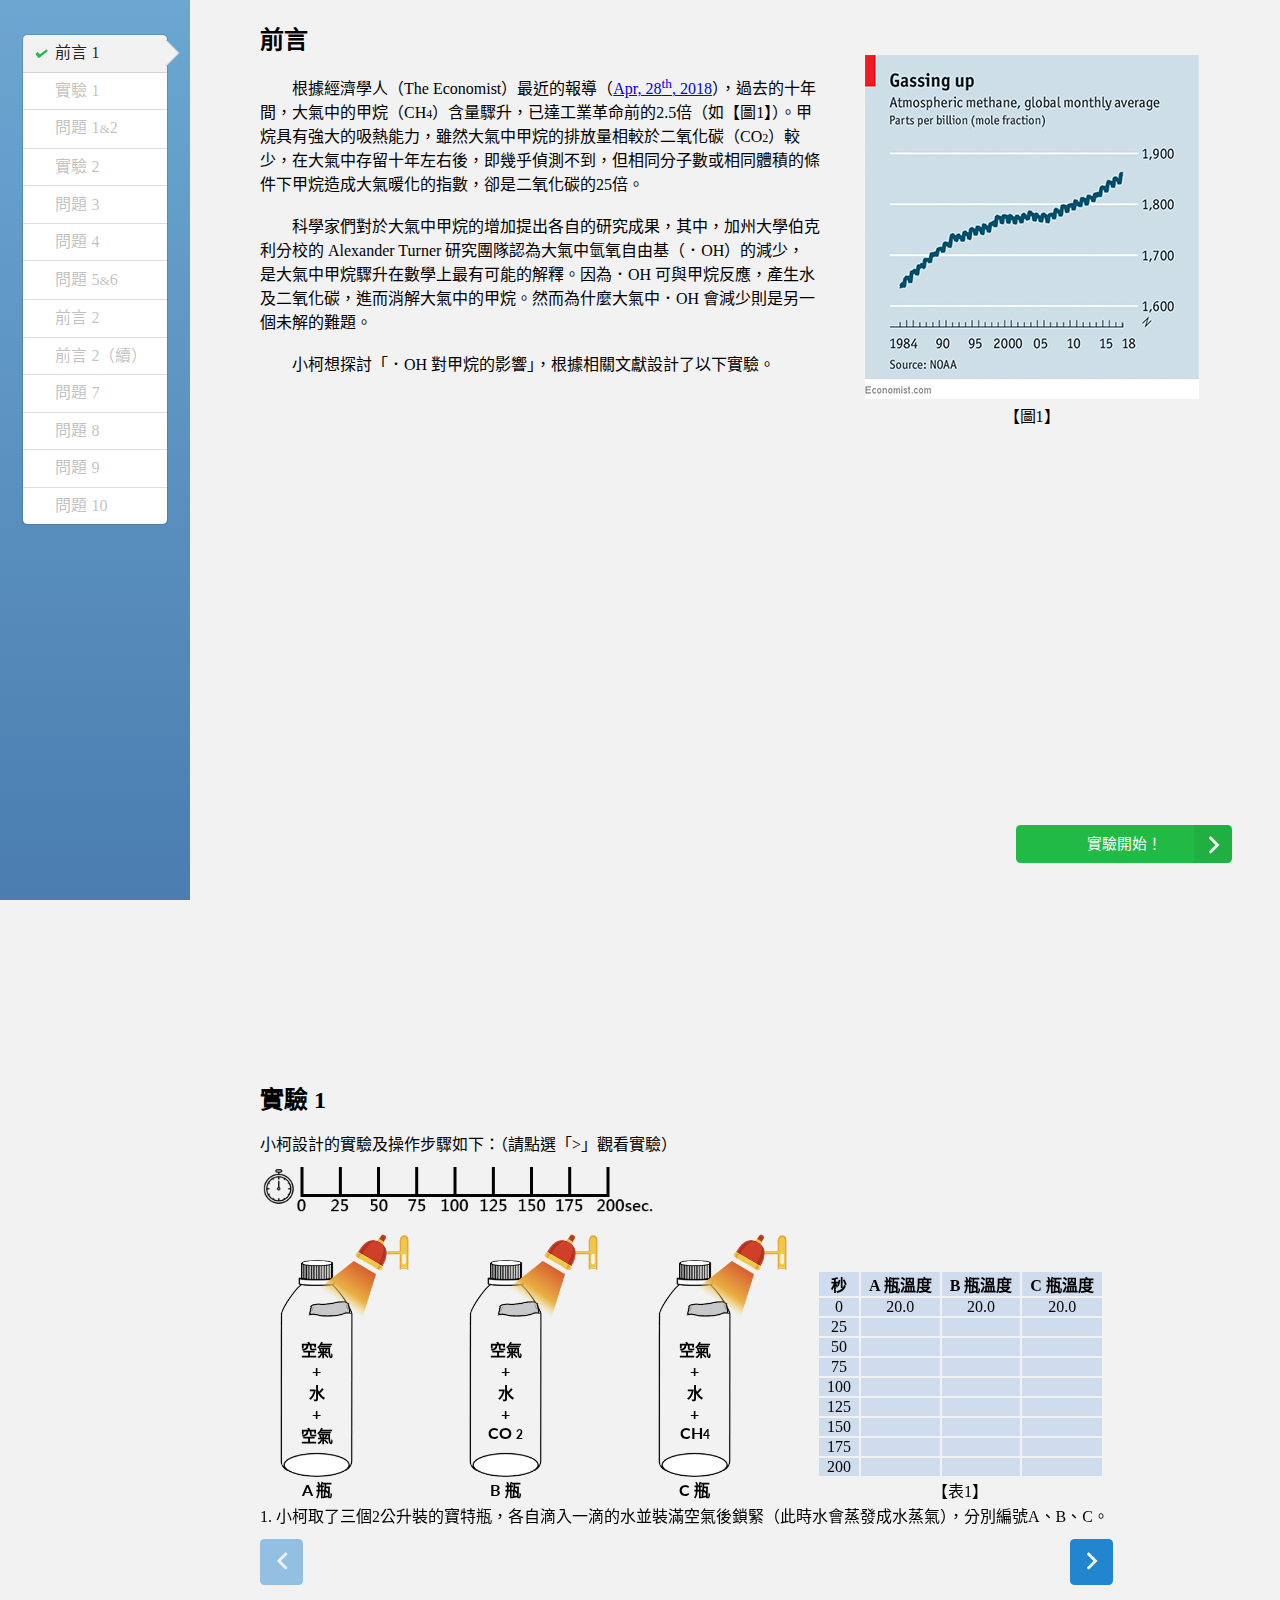
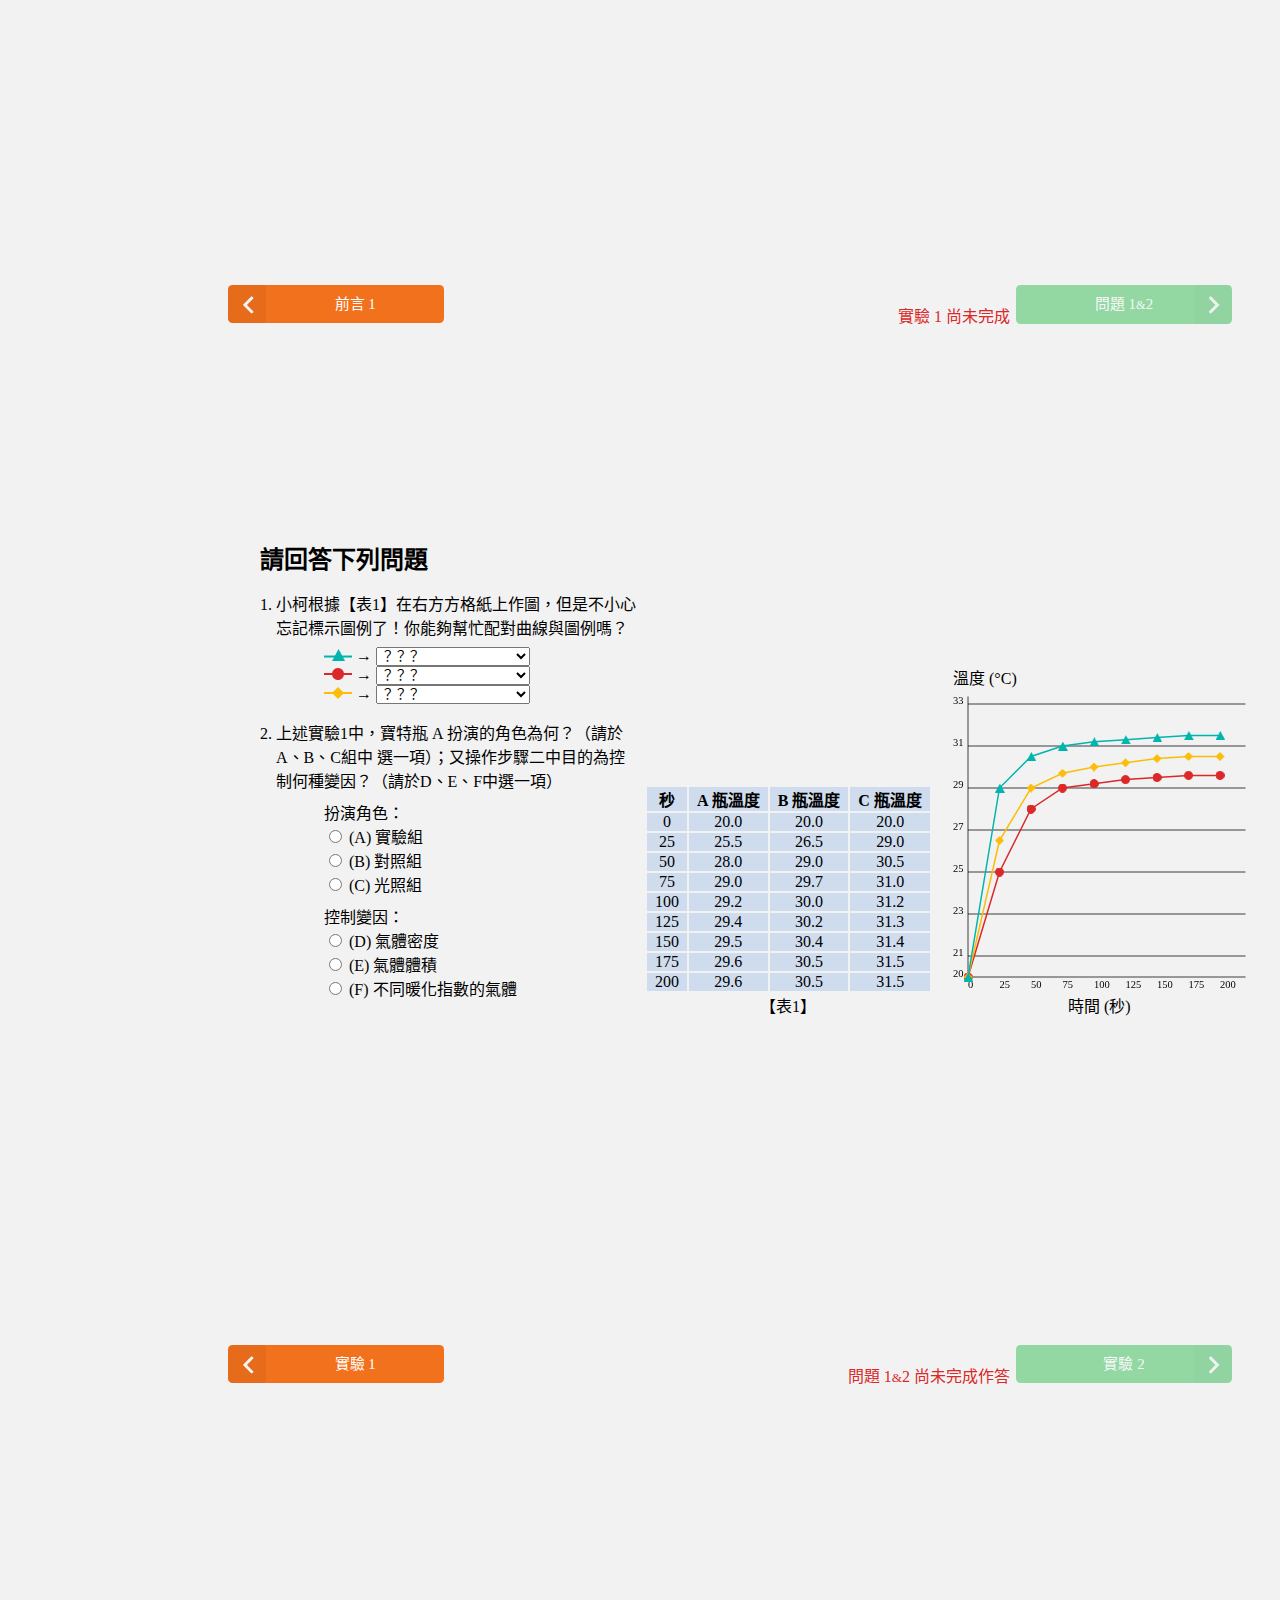
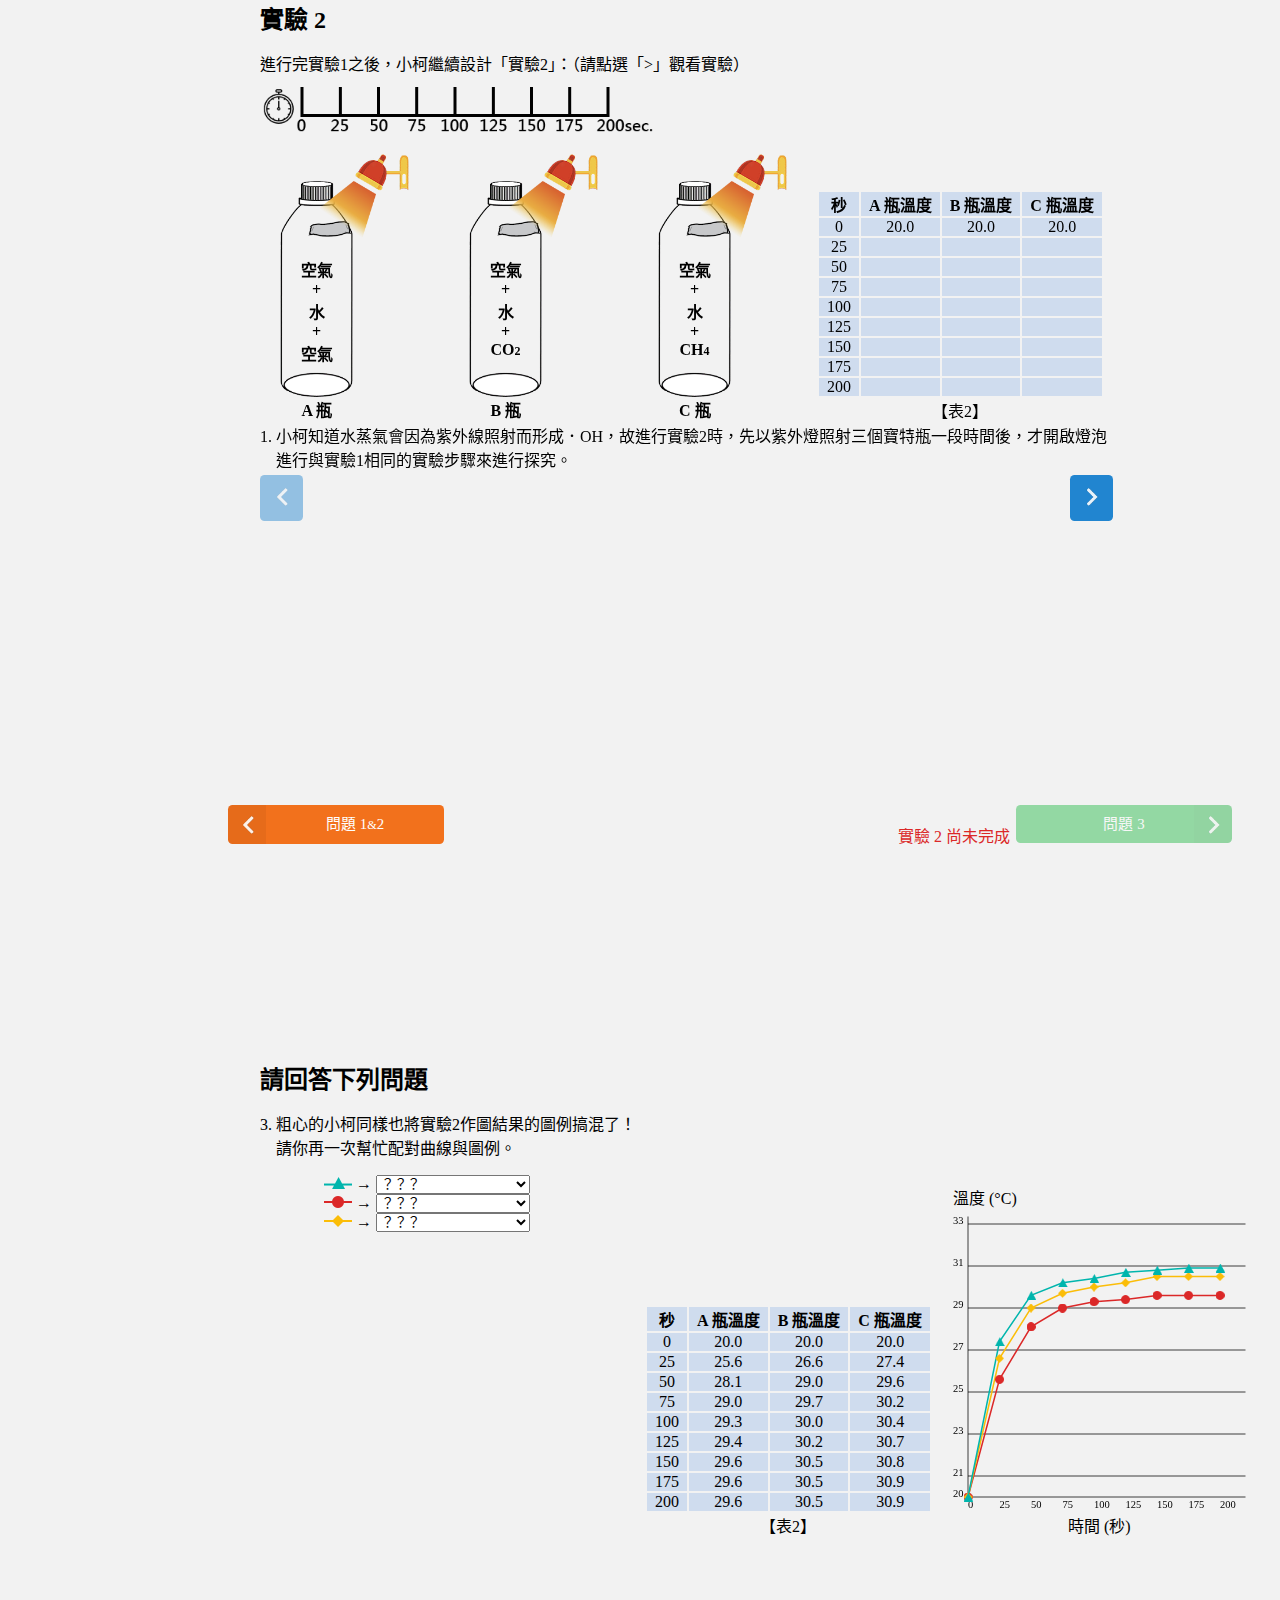
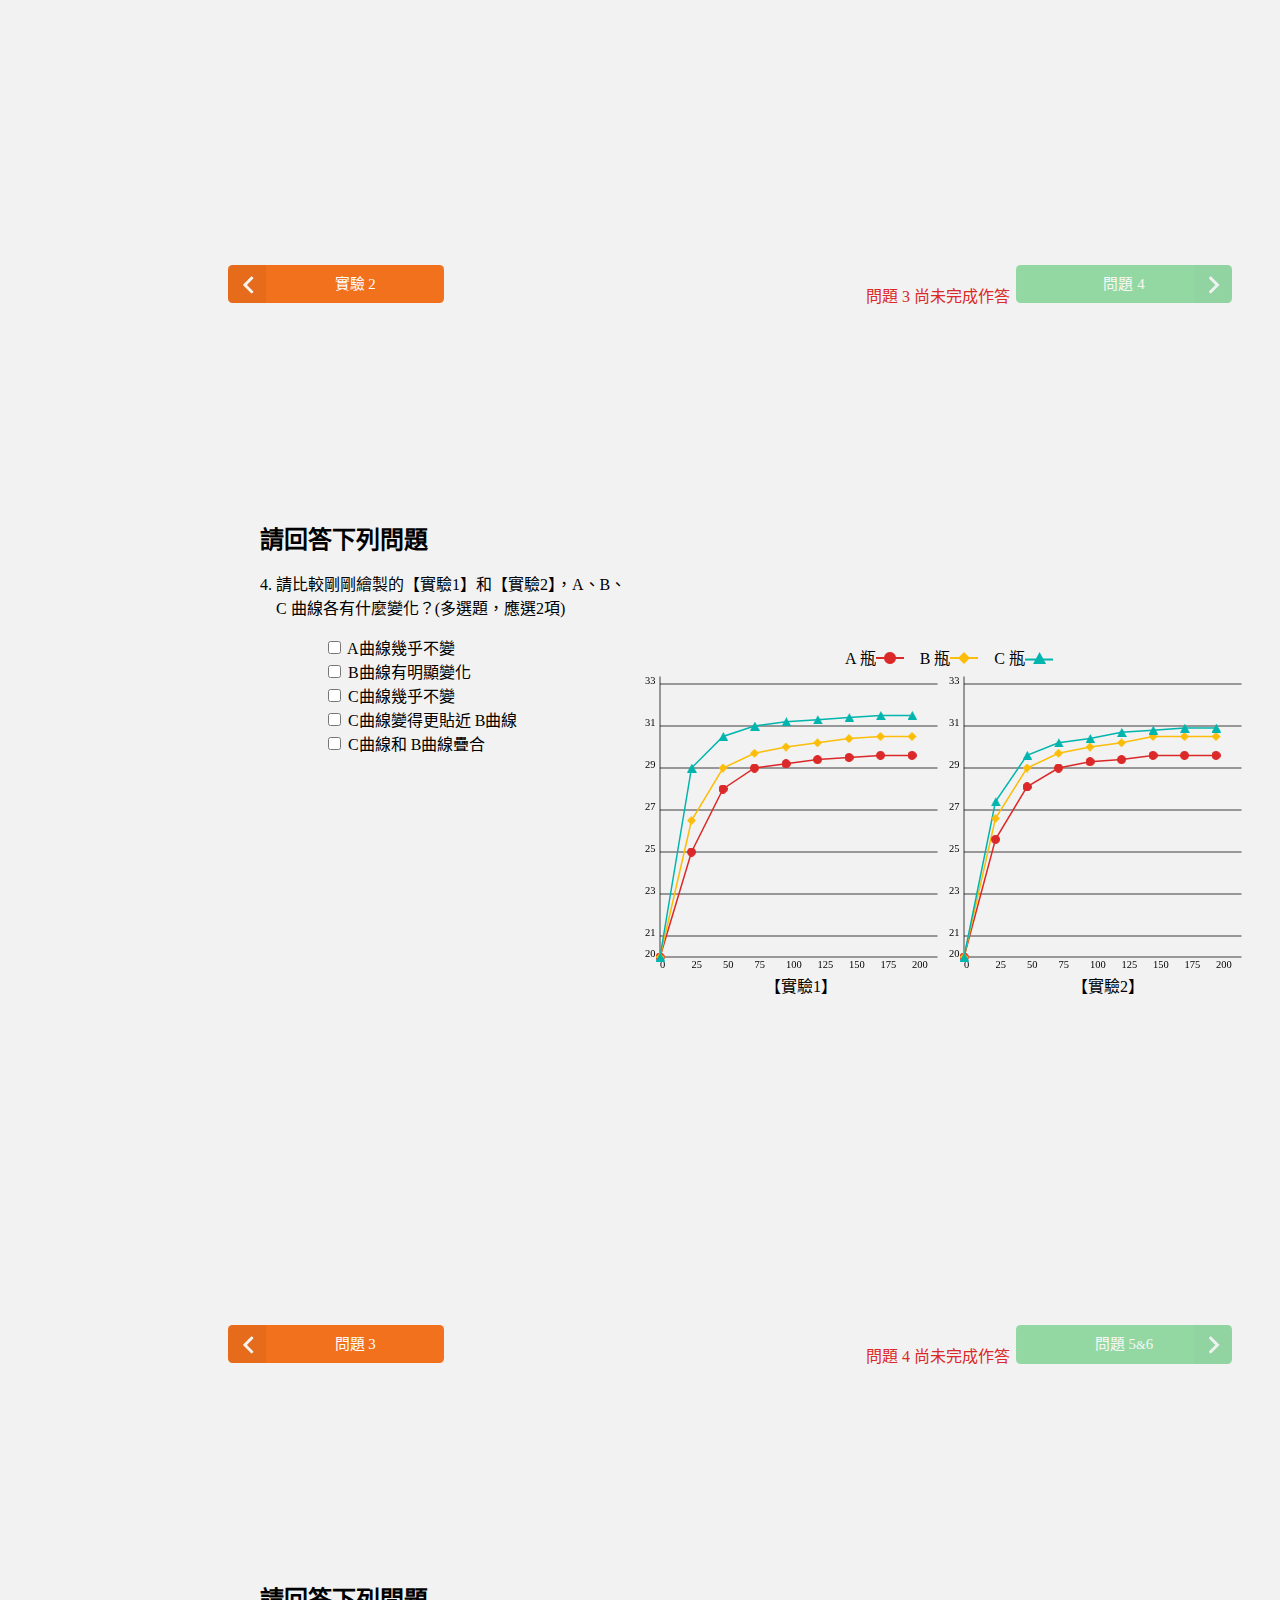
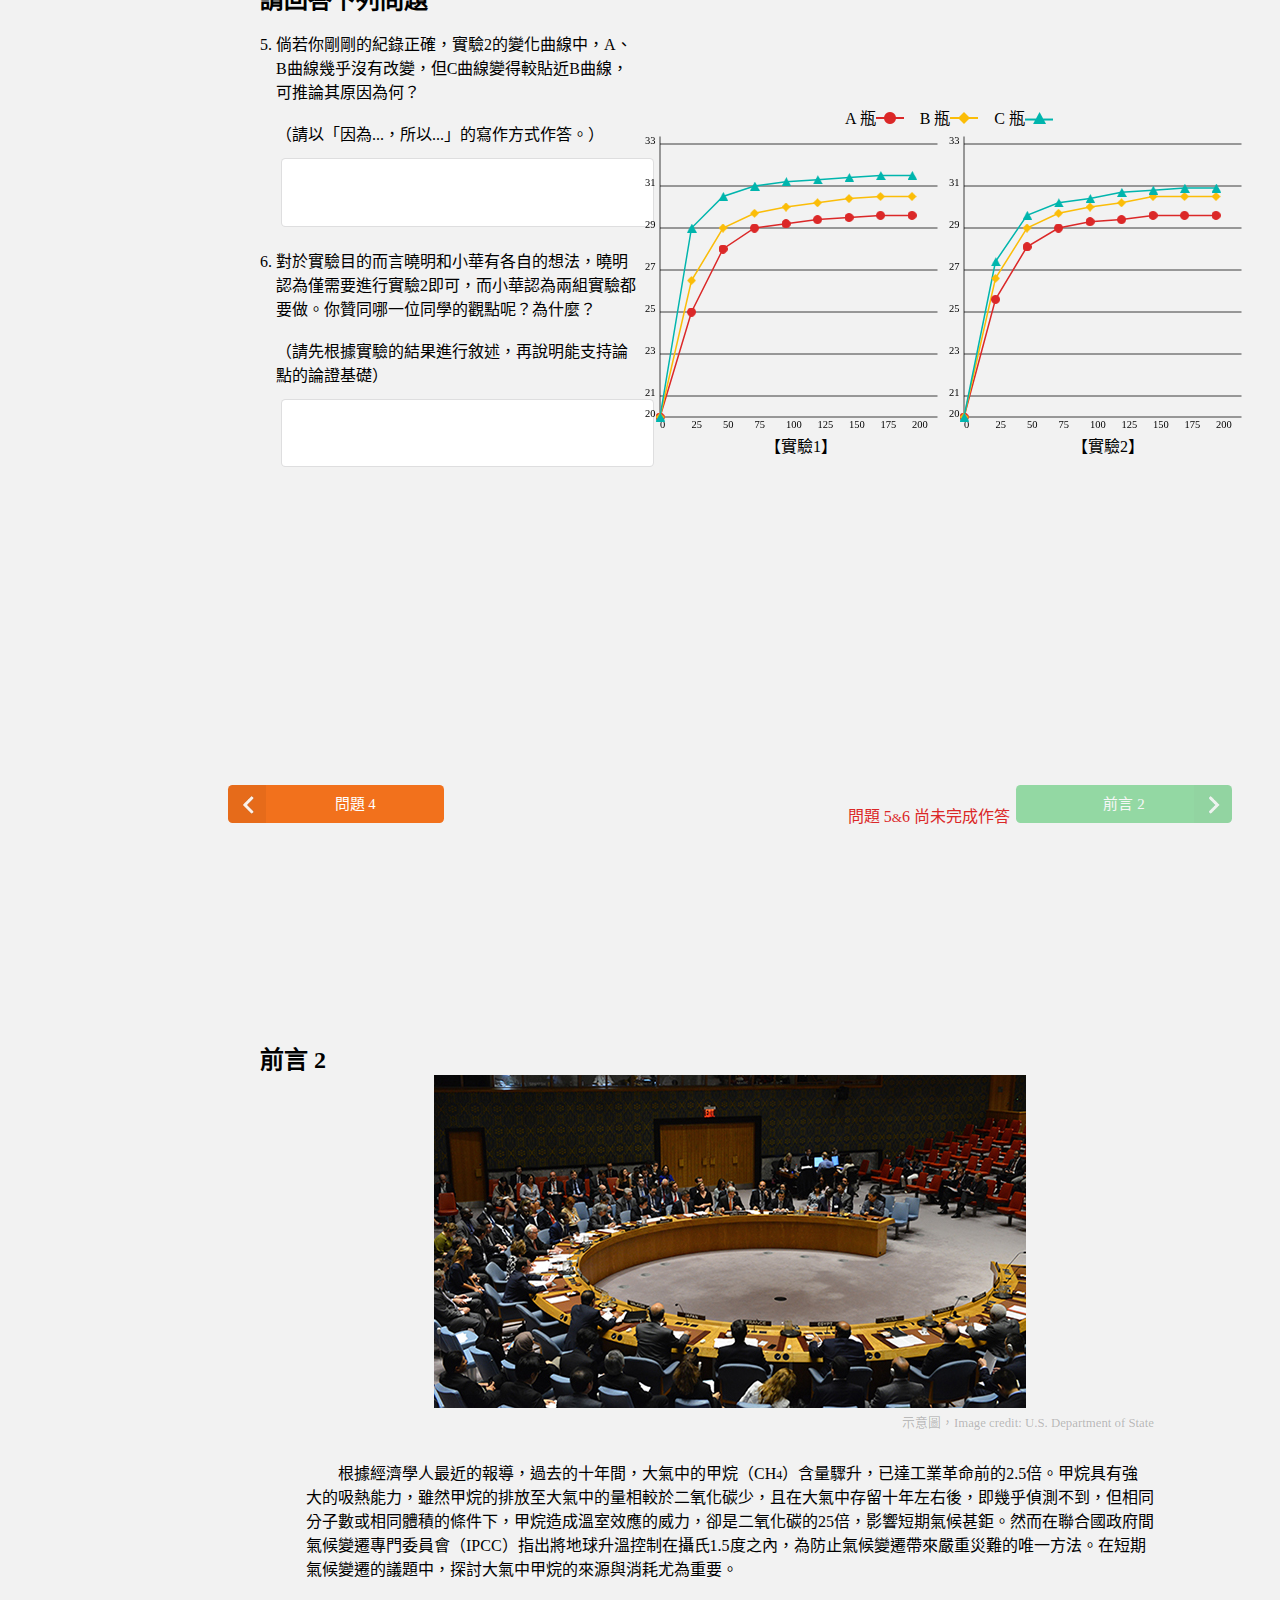
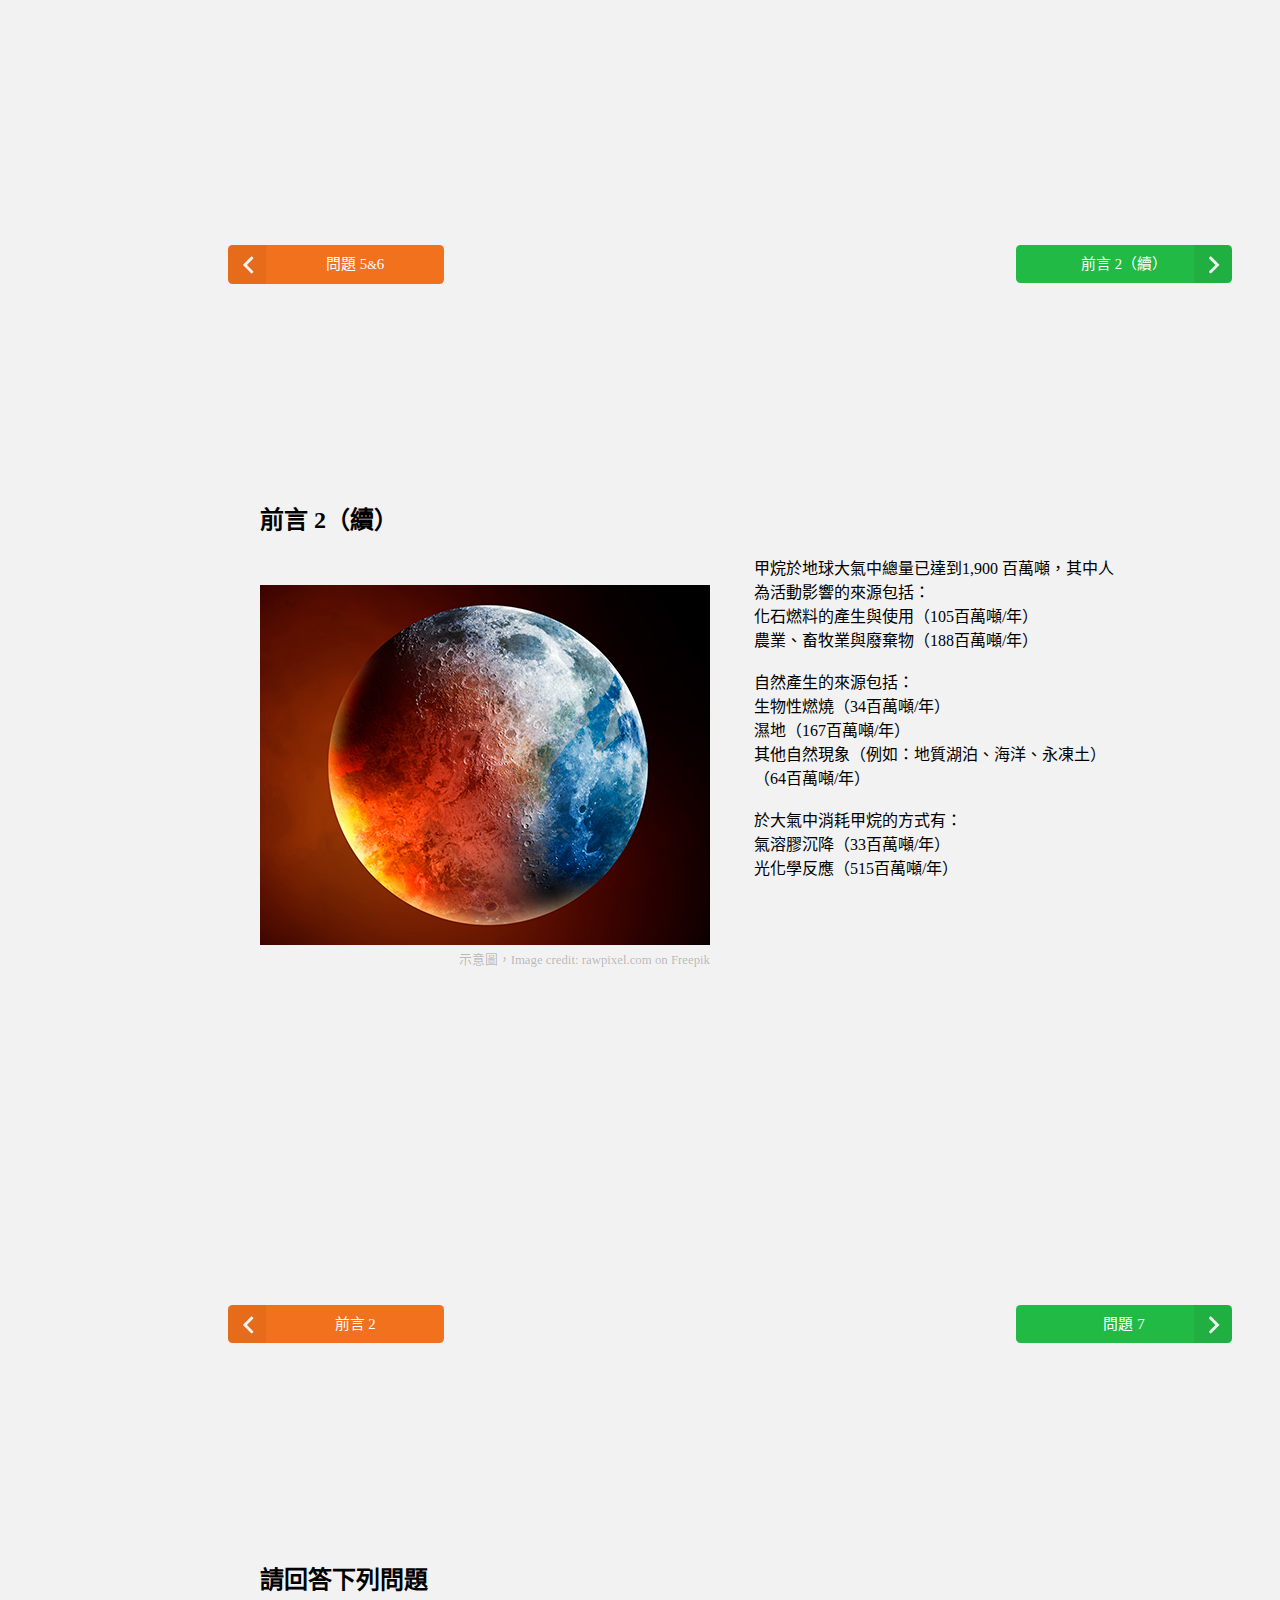
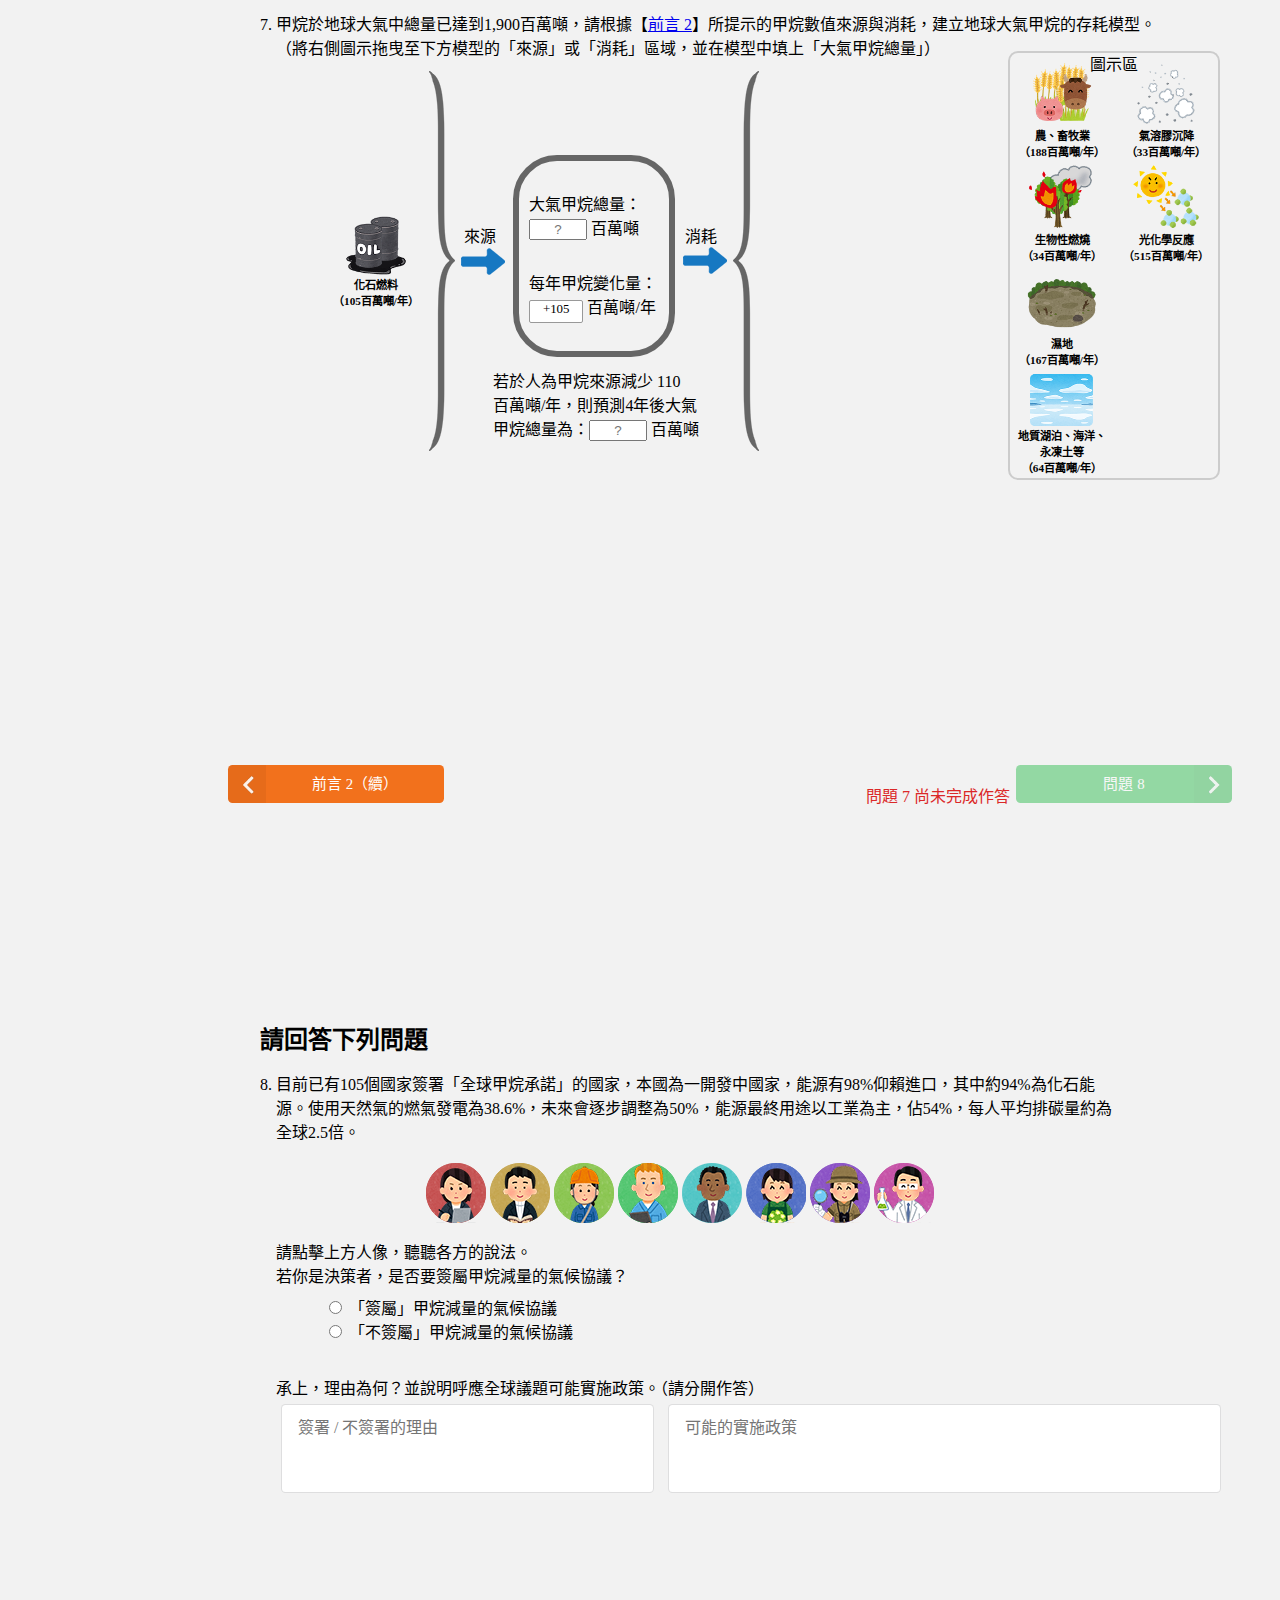
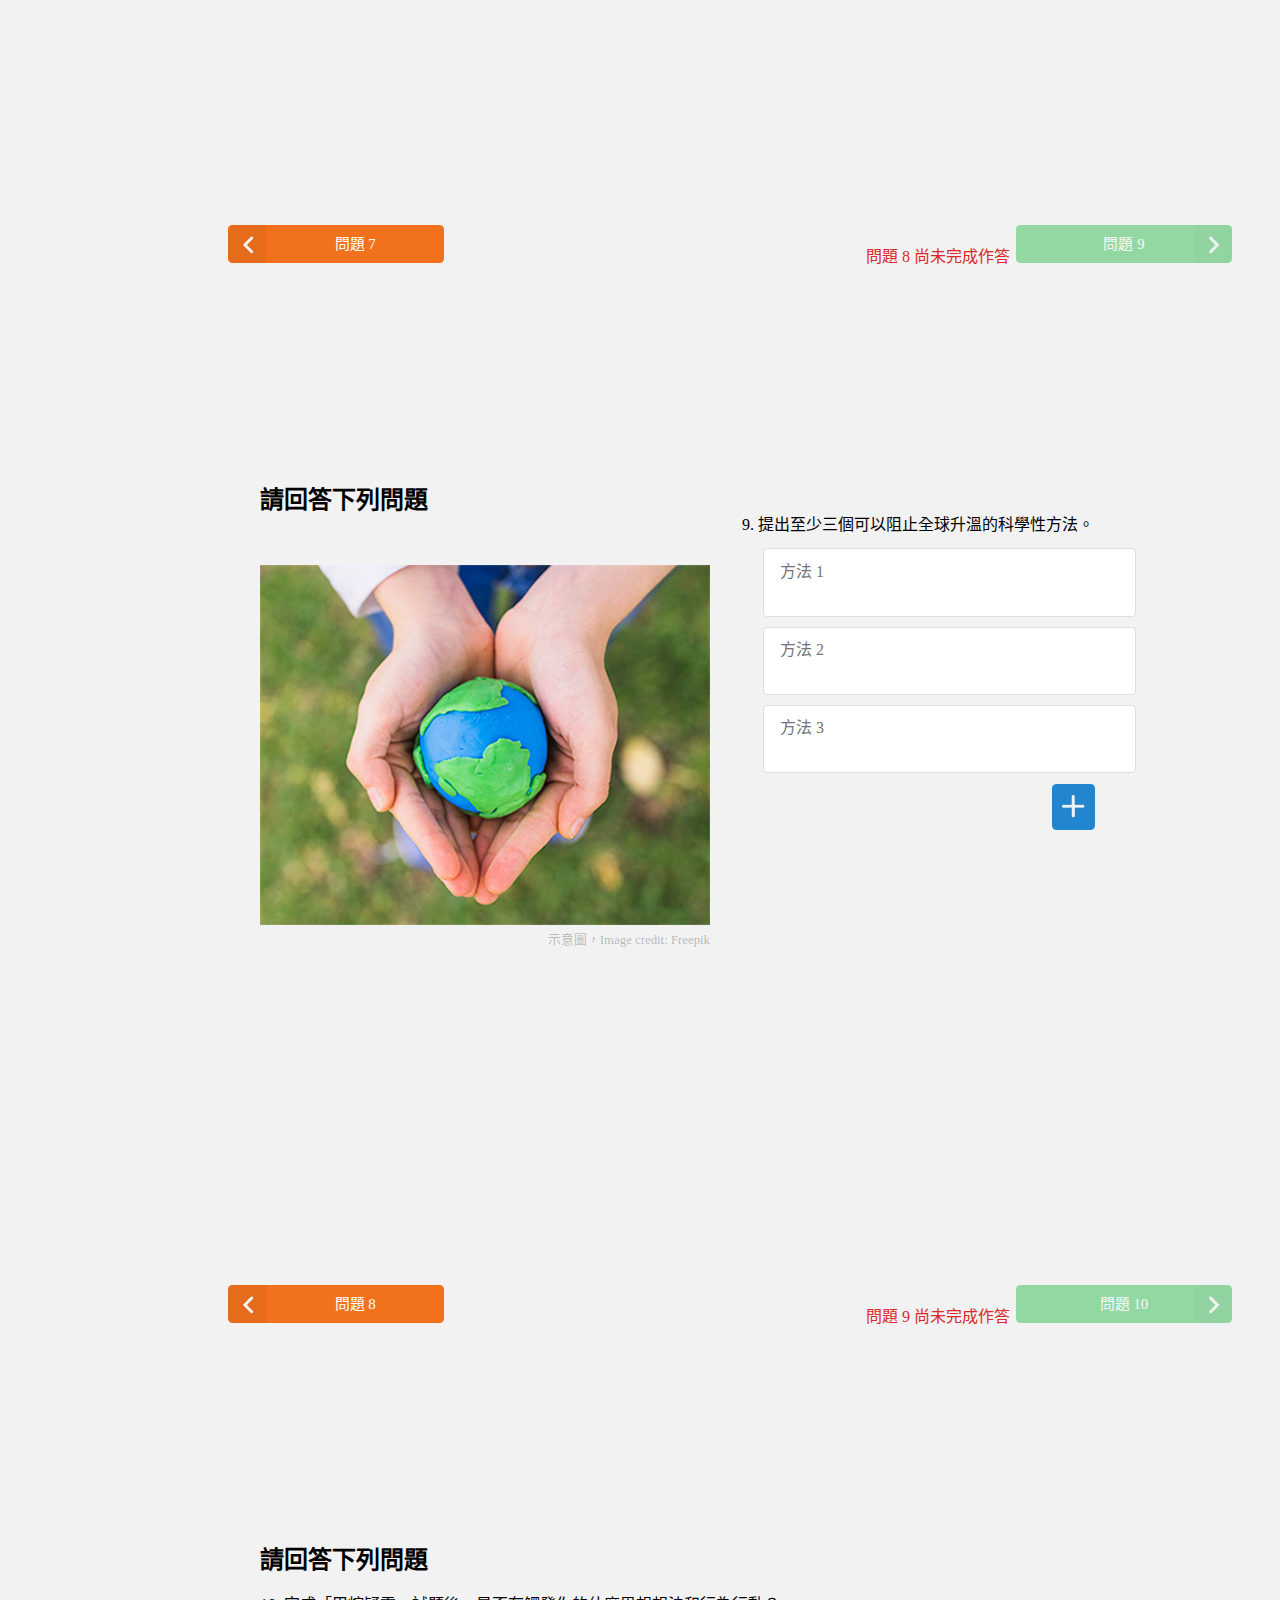
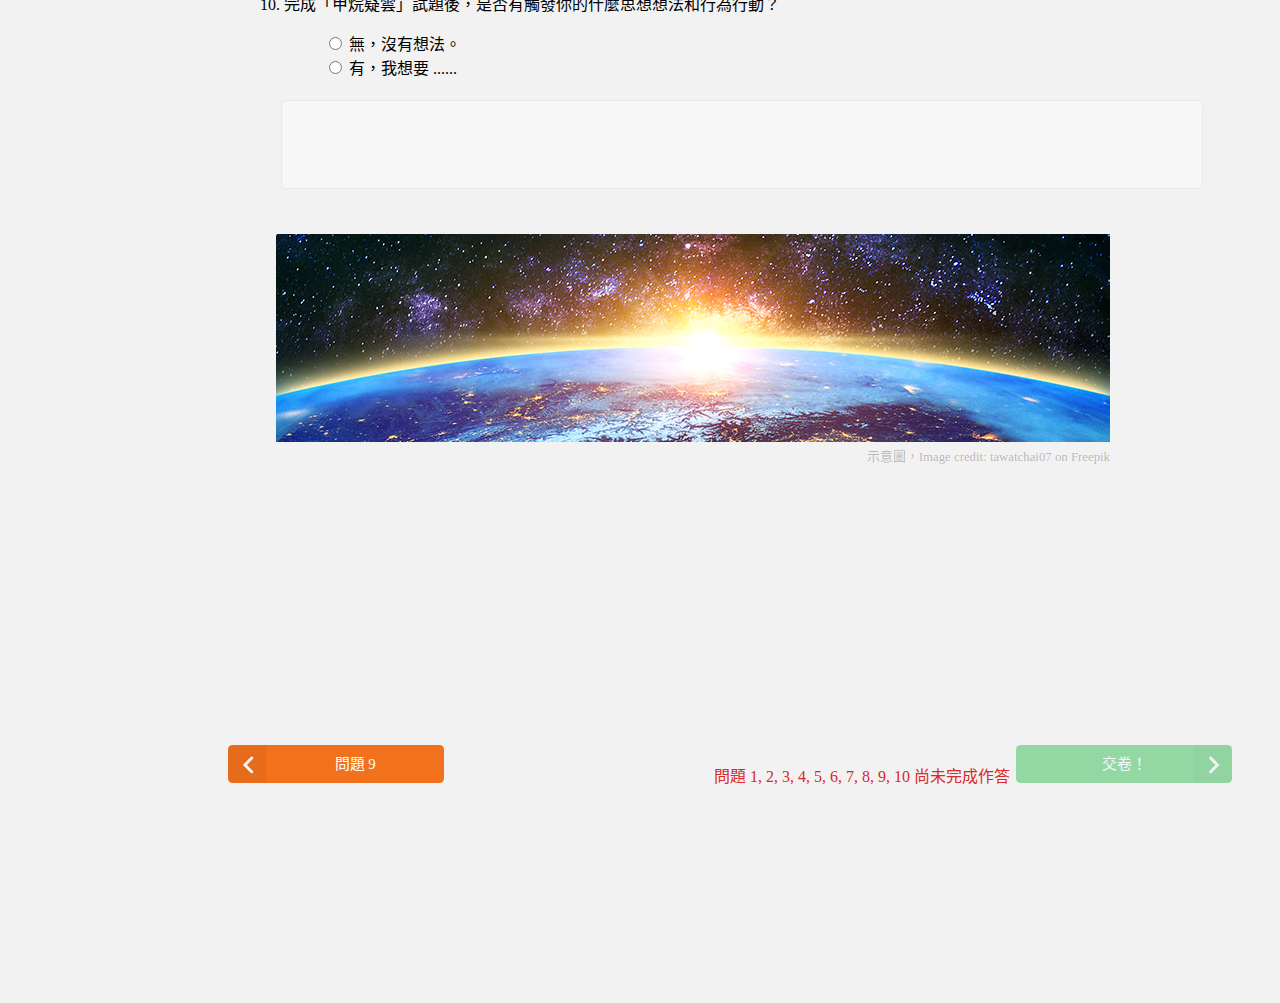
==== commit 4b18ffab: "Re-arrange exp 1&2" ====
--- a/index.html
+++ b/index.html
@@ -144,7 +144,6 @@
 			<img id="exp1TimerBar" width="0" src="image/TimerBar.png" class="exp1-timer-bar" draggable="false">
 			<img src="image/Timer.png" class="exp1-timer" draggable="false">
 
-			<div class="exp1-padding-left"> </div>
 			<iframe id="exp1-bottleA" class="exp1-bottle" src="exp1.html" frameborder="0" onload="prepareExp1BottleA()"></iframe> 
 			<iframe id="exp1-bottleB" class="exp1-bottle" src="exp1.html" frameborder="0" onload="prepareExp1BottleB()"></iframe> 
 			<iframe id="exp1-bottleC" class="exp1-bottle" src="exp1.html" frameborder="0" onload="prepareExp1BottleC()"></iframe> 
@@ -226,22 +225,22 @@
 
 			<div class="quiz3-desc">
 				<p style="text-indent: -1em; margin-bottom: 0.5em">1.  小柯根據【表1】在右方方格紙上作圖，但是不小心忘記標示圖例了！你能夠幫忙配對曲線與圖例嗎？</p>
-				<p style="margin-left: 3em; margin-top: 0; margin-bottom: 1.5em">
-					<img src="image/triangle_line.png"> →  
+				<p style="margin: 0 0 1em 3em">
+					<img src="image/triangle_line.png"> →
 					<select id="quiz1-select1" onchange="q1SelectChanged(1)">
 						<option value="unknown">？？？</option>
 						<option value="A">A 瓶 (空氣 + 水 + 空氣)</option>
 						<option value="B">B 瓶 (空氣 + 水 + CO₂)</option>
 						<option value="C">C 瓶 (空氣 + 水 + CH₄)</option>
 					</select><br>
-					<img src="image/dot_line.png"> →  
+					<img src="image/dot_line.png"> →
 					<select id="quiz1-select2" onchange="q1SelectChanged(2)">
 						<option value="unknown">？？？</option>
 						<option value="A">A 瓶 (空氣 + 水 + 空氣)</option>
 						<option value="B">B 瓶 (空氣 + 水 + CO₂)</option>
 						<option value="C">C 瓶 (空氣 + 水 + CH₄)</option>
 					</select><br>
-					<img src="image/square_line.png"> →  
+					<img src="image/square_line.png"> →
 					<select id="quiz1-select3" onchange="q1SelectChanged(3)">
 						<option value="unknown">？？？</option>
 						<option value="A">A 瓶 (空氣 + 水 + 空氣)</option>
@@ -249,16 +248,18 @@
 						<option value="C">C 瓶 (空氣 + 水 + CH₄)</option>
 					</select>
 				</p>
-				<p style="text-indent: -1em;">2.  上述實驗1中，寶特瓶 A 扮演的角色為何？（請於A、B、C組中 選一項）；又操作步驟二中目的為控制何種變因？（請於D、E、F中選一項）</p>
-				<p style="margin-left: 3em;">
+				<p style="text-indent: -1em; margin: 0.5em 0 0.5em 0">2.  上述實驗1中，寶特瓶 A 扮演的角色為何？（請於A、B、C組中 選一項）；又操作步驟二中目的為控制何種變因？（請於D、E、F中選一項）</p>
+				<p style="margin: 0.5em 0 0.5em 3em">
 					扮演角色：<br>
 					<input type="radio" id="quiz2radio1-1" name="quiz1radio1" value="實驗組" onchange="q2RadioChanged(1)"> (A) 實驗組 <br>
 					<input type="radio" id="quiz2radio1-2" name="quiz1radio1" value="對照組" onchange="q2RadioChanged(1)"> (B) 對照組 <br>
-					<input type="radio" id="quiz2radio1-3" name="quiz1radio1" value="光照組" onchange="q2RadioChanged(1)"> (C) 光照組 <br><br>
+					<input type="radio" id="quiz2radio1-3" name="quiz1radio1" value="光照組" onchange="q2RadioChanged(1)"> (C) 光照組 <br>
+				</p>
+				<p style="margin: 0.5em 0 0.5em 3em">
 					控制變因：<br>
 					<input type="radio" id="quiz2radio2-1" name="quiz1radio2" value="氣體密度" onchange="q2RadioChanged(2)"> (D) 氣體密度 <br>
 					<input type="radio" id="quiz2radio2-2" name="quiz1radio2" value="氣體體積" onchange="q2RadioChanged(2)"> (E) 氣體體積 <br>
-					<input type="radio" id="quiz2radio2-3" name="quiz1radio2" value="不同暖化指數的氣體" onchange="q2RadioChanged(2)"> (F) 不同暖化指數的氣體 
+					<input type="radio" id="quiz2radio2-3" name="quiz1radio2" value="不同暖化指數的氣體" onchange="q2RadioChanged(2)"> (F) 不同暖化指數的氣體
 				</p>
 			</div>
 		</div>
@@ -290,7 +291,6 @@
 			<img id="exp2TimerBar" width="0" src="image/TimerBar.png" class="exp1-timer-bar" draggable="false">
 			<img src="image/Timer.png" class="exp1-timer" draggable="false">
 
-			<div class="exp1-padding-left"> </div>
 			<iframe id="exp2-bottleA" class="exp1-bottle" src="exp2.html" frameborder="0" onload="prepareExp2BottleA()"></iframe> 
 			<iframe id="exp2-bottleB" class="exp1-bottle" src="exp2.html" frameborder="0" onload="prepareExp2BottleB()"></iframe> 
 			<iframe id="exp2-bottleC" class="exp1-bottle" src="exp2.html" frameborder="0" onload="prepareExp2BottleC()"></iframe> 
@@ -729,7 +729,7 @@
 <!-- End of Embadding Quiz 8 -->
 			</div>
 			<div class="quiz8-desc2">
-				請用點擊上方人像，聽聽各方的說法。<br>
+				請點擊上方人像，聽聽各方的說法。<br>
 				若你是決策者，是否要簽屬甲烷減量的氣候協議？
 			</div>
 			<div class="quiz8-textarea-container">			
--- a/style/body.css
+++ b/style/body.css
@@ -240,25 +240,18 @@
 	left: 102px;
 }
 
-.exp1-padding-left {
-	width: 60px;
-	height: 340px;
-	display: inline;
-	float: left;
-}
-
 .exp1-bottle {
 	width: 185px;
 	height: 305px;
 	top: -25px;
+	left: 60px;
 	position: relative;
 	overflow: hidden;
-	display: inline;
-	float: left;
+	display: inline-block;
 }
 
 .exp1-desc {
-	top: -55px;
+	top: -50px;
 	left: calc(60px + 1em);
 	width: 850px;
 	height: 1em;
@@ -267,26 +260,24 @@
 }
 
 .exp1-prvbtn-container {
+	top: -30px;
+	margin-left: 60px;
+	display: inline;
+	position: relative;
+}
+
+.exp1-nxtbtn-container {
+	top: -30px;
+	margin-left: 760px;
+	display: inline;
+	position: relative;
+}
+
+.exp1-table-container {
+	position: relative;
+	left: 50px;
 	top: -35px;
-	margin-left: 60px;
-	display: inline;
-	position: relative;
-	float: left;
-}
-
-.exp1-nxtbtn-container {
-	top: -35px;
-	margin-left: 760px;
-	display: inline;
-	position: relative;
-	float: left;
-}
-
-.exp1-table-container {
-	margin-top: 15px;
-	left: -10px;
-	position: relative;
-	float: left;
+	display: inline-block;
 }
 
 .exp1-table td ,th {
@@ -297,7 +288,7 @@
 }
 
 .exp2-desc {
-	top: -55px;
+	top: -50px;
 	left: calc(60px + 1em);
 	width: 840px;
 	height: 2em;
@@ -320,21 +311,21 @@
 	top: 140px;
 	left: 445px;
 	width: 620px;
+	height: calc(301px + 3.2em);
 }
 
 .quiz1-table-container {
 	position: relative;
-	display: inline;
-	float: left;
-	top: 92px;
+	display: inline-block;
 	width: 304px;
+	vertical-align: bottom;
 }
 
 .quiz1-canvas-container {
 	position: relative;
-	display: inline;
-	float: left;
+	display: inline-block;
 	width: 301px;
+	vertical-align: bottom;
 }
 
 .quiz1-canvas-header {
@@ -455,7 +446,7 @@
 .quiz8-textarea-container {
 	left: calc(60px + 1em);
 	position: relative;
-	width: 900px;
+	width: 960px;
 }
 
 .quiz8-quotes {
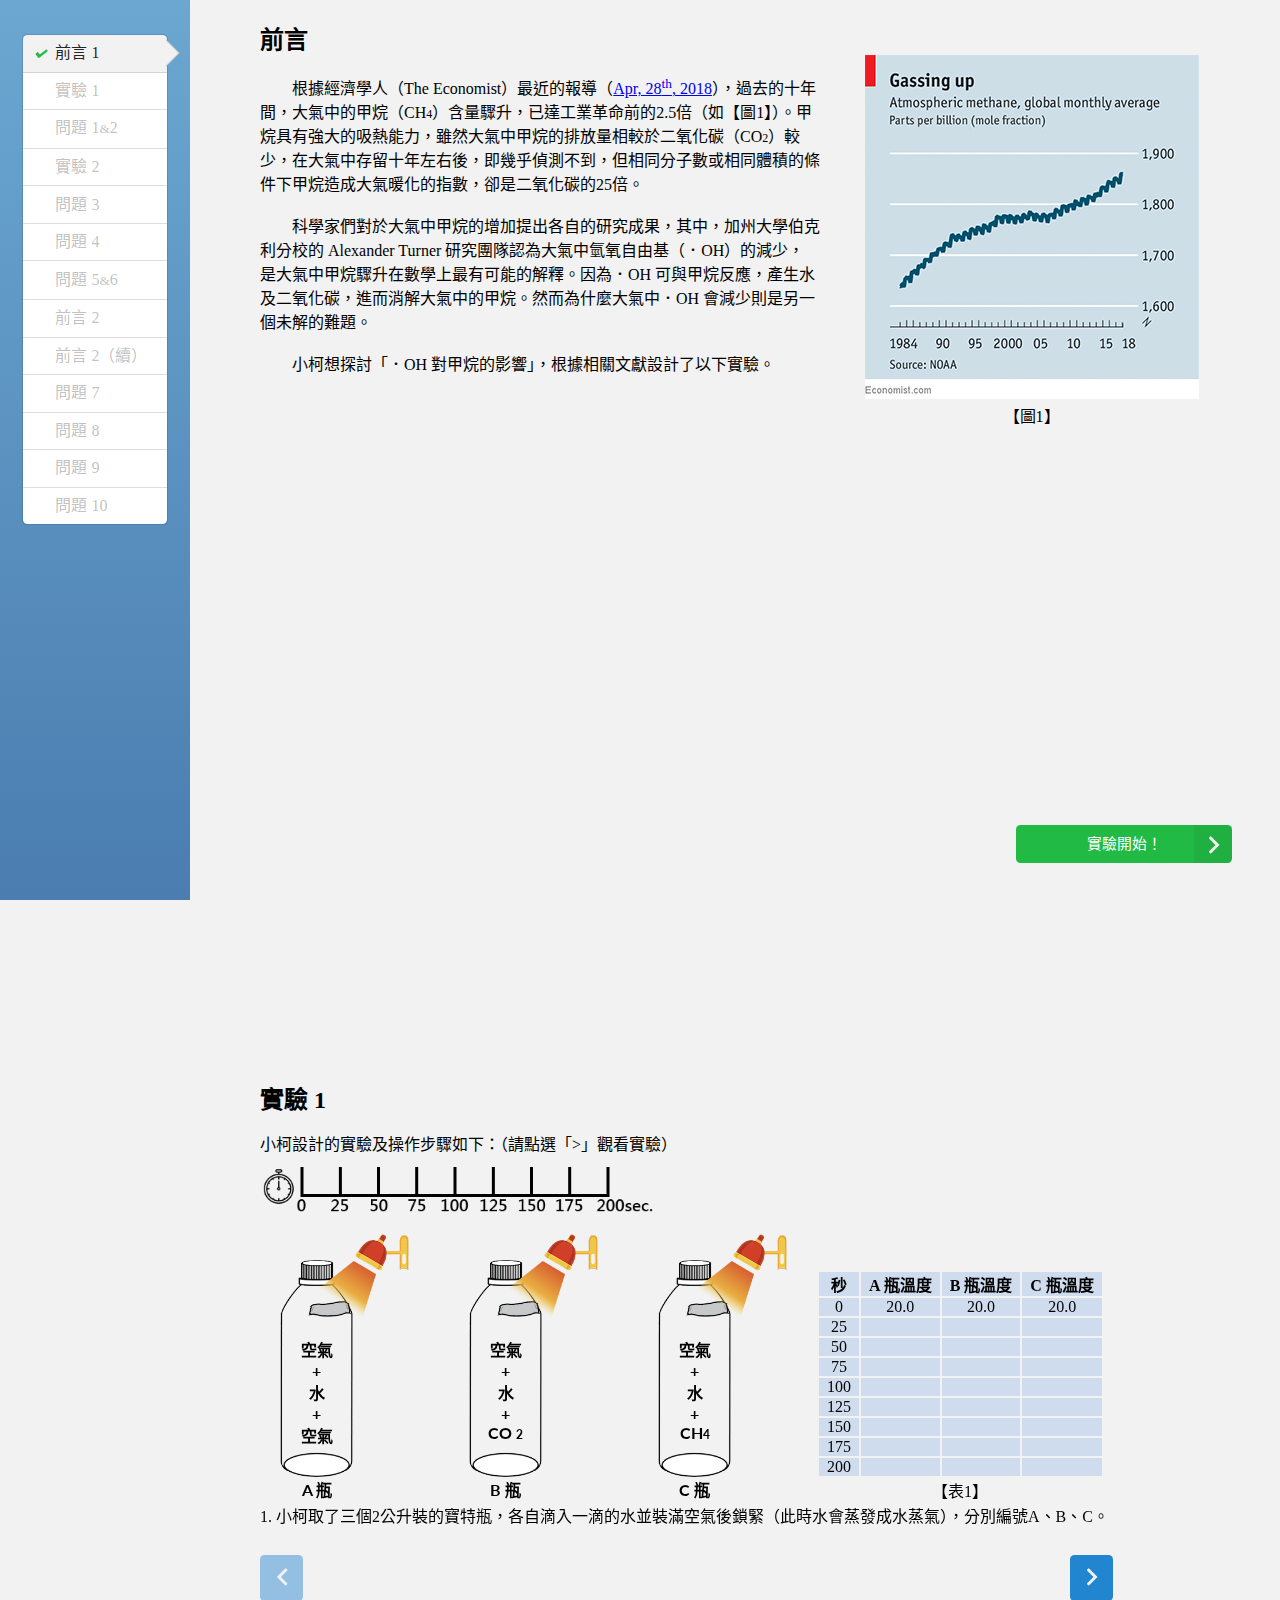
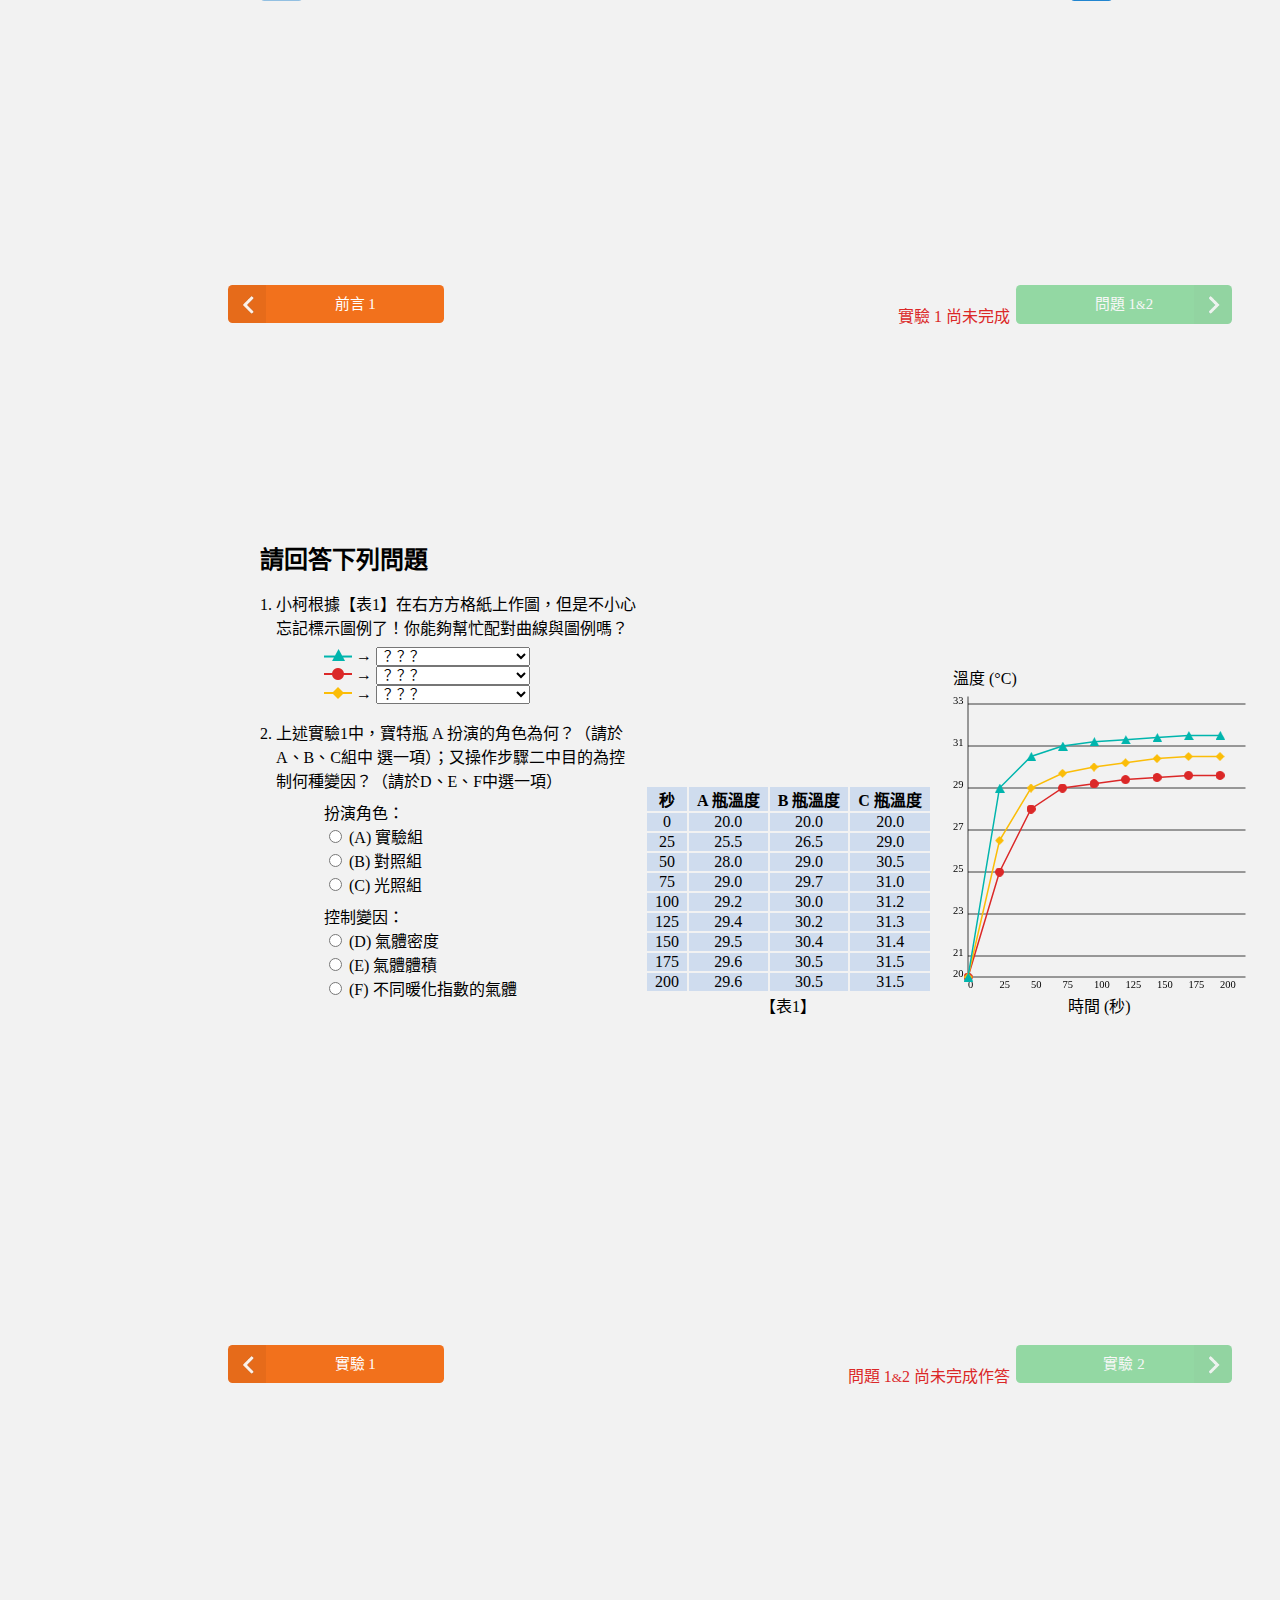
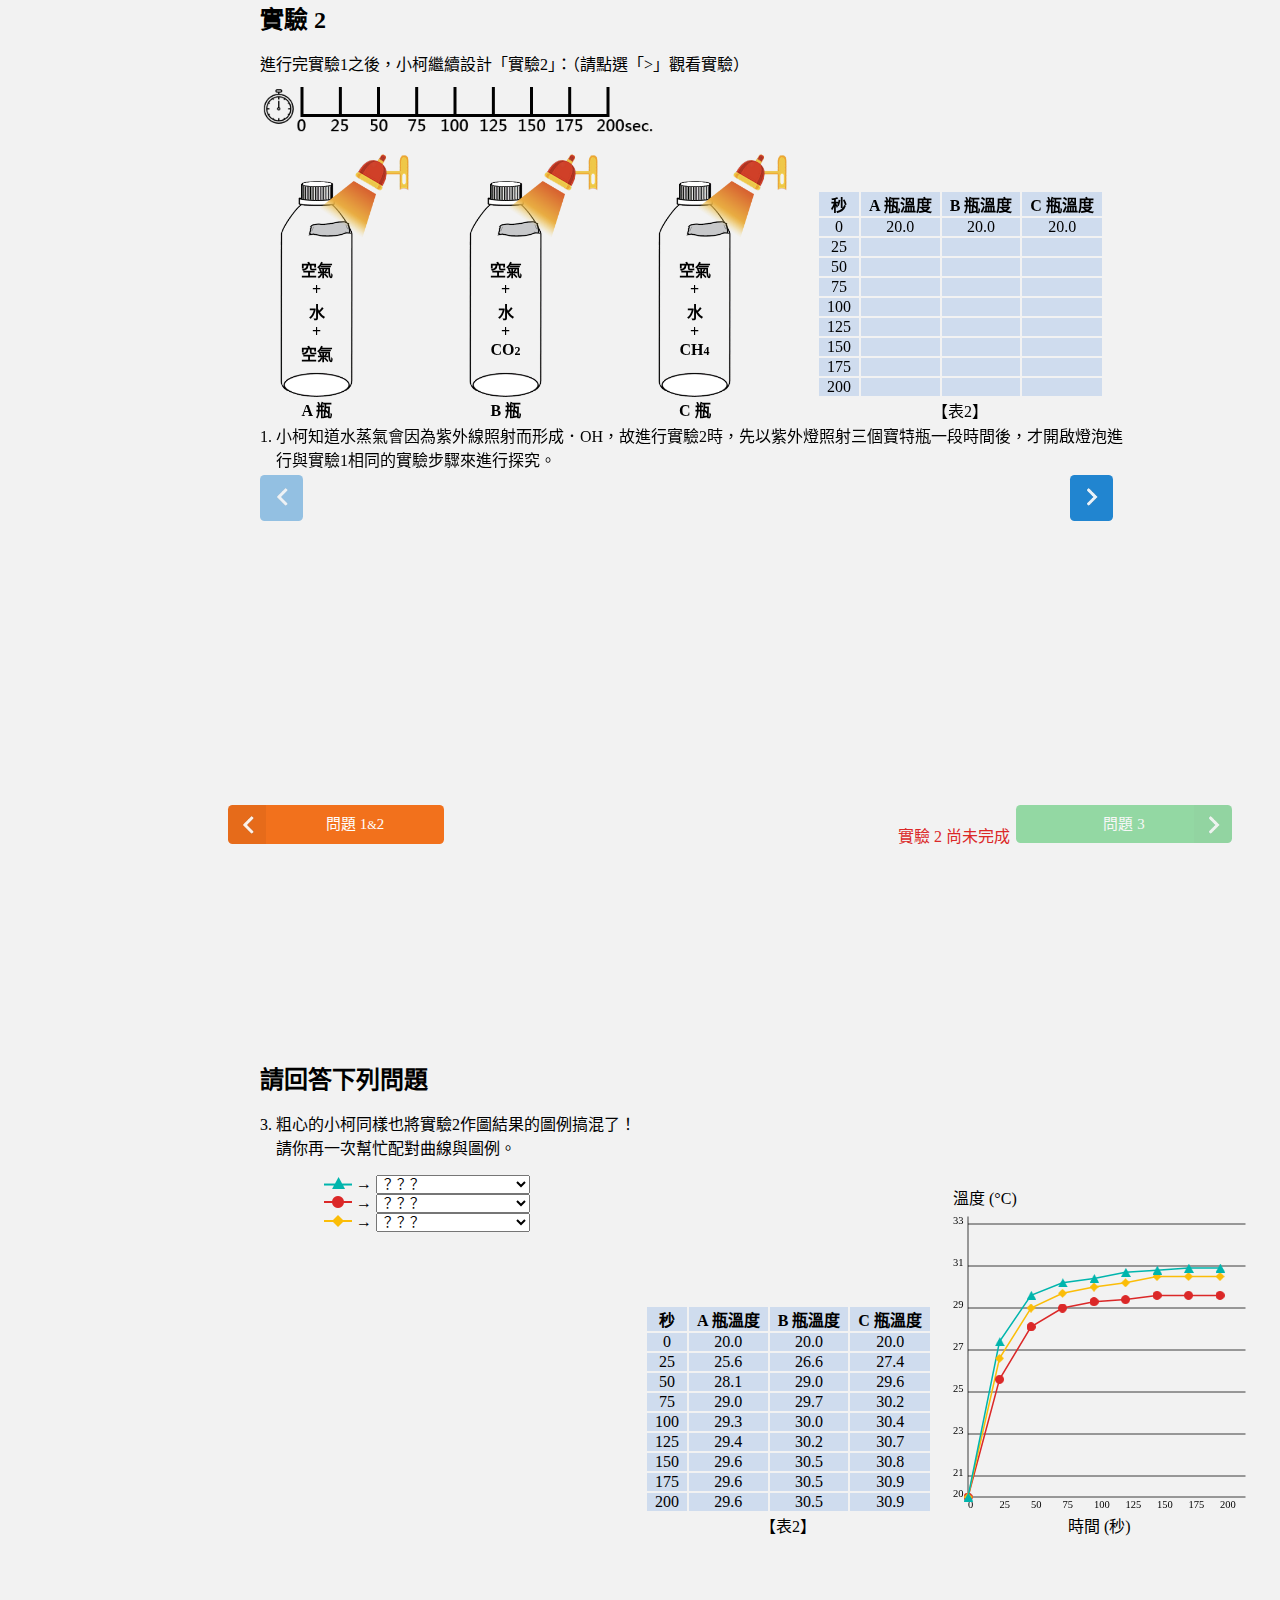
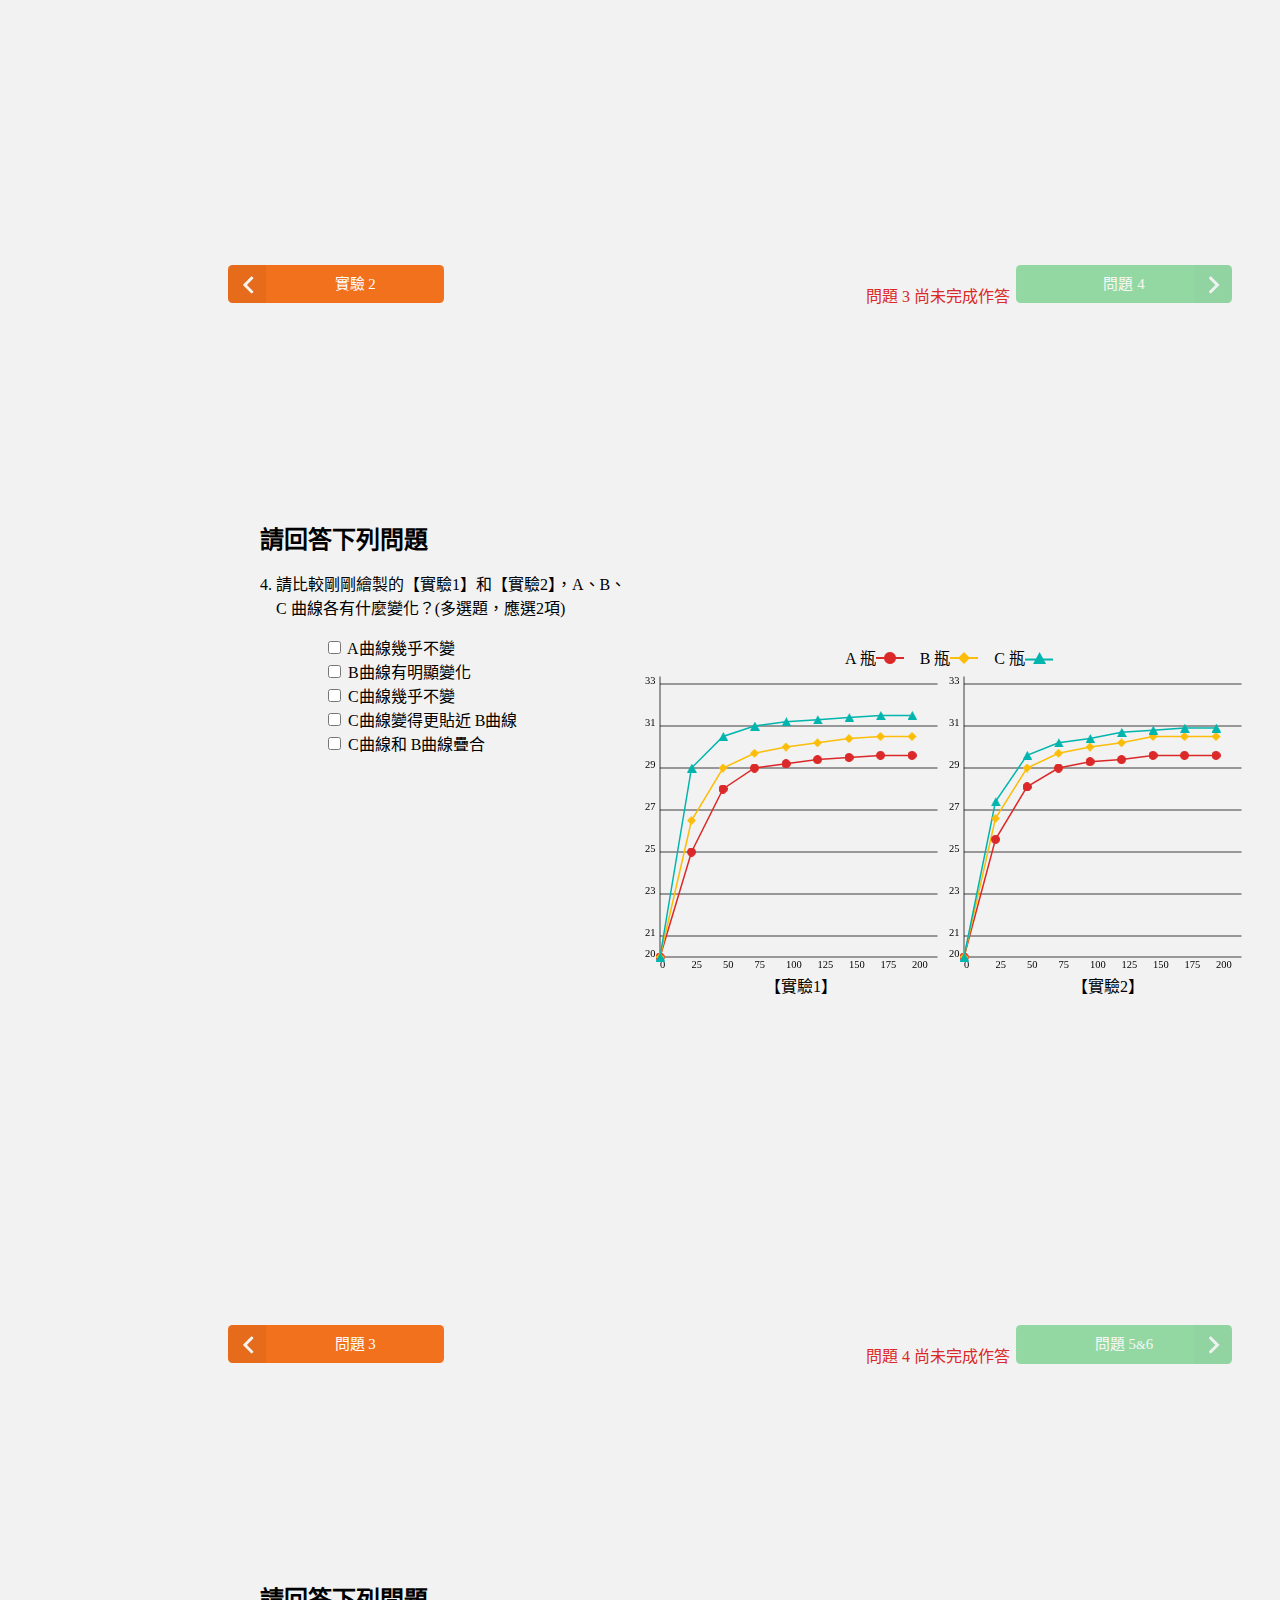
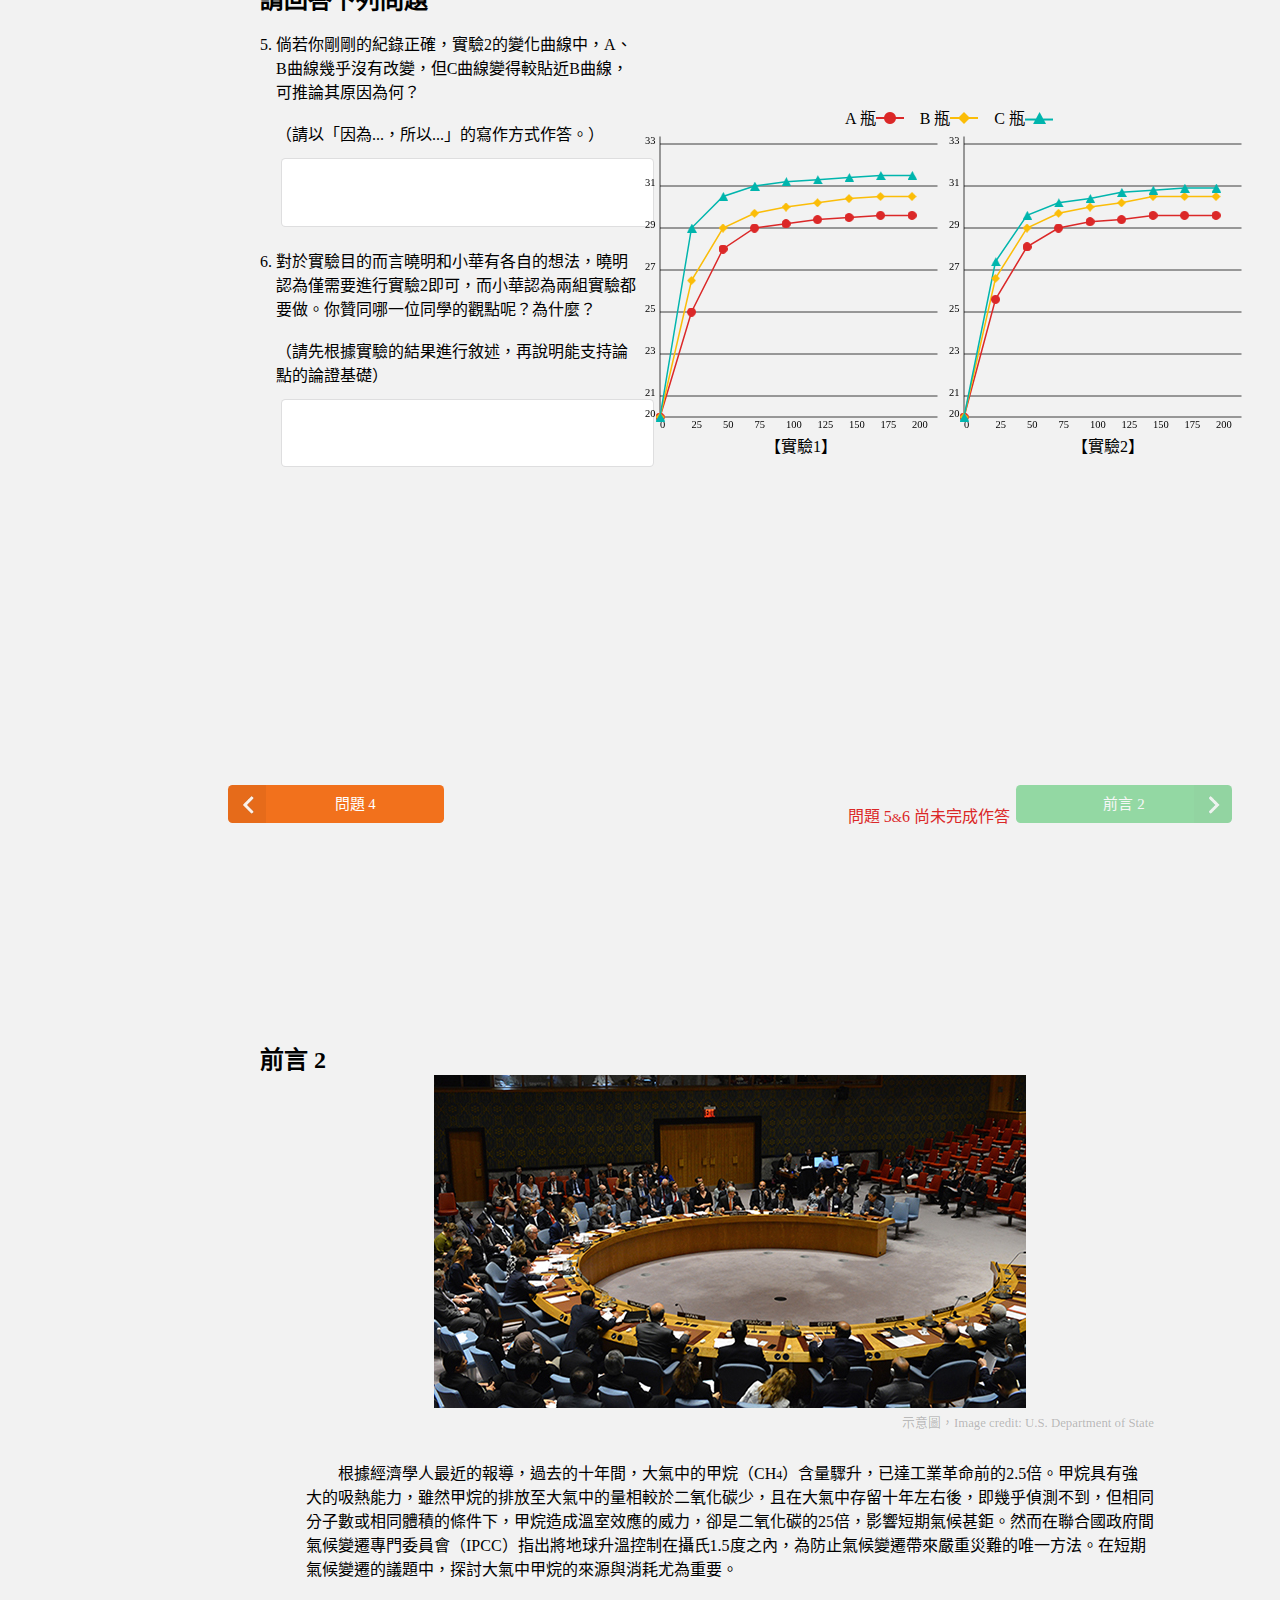
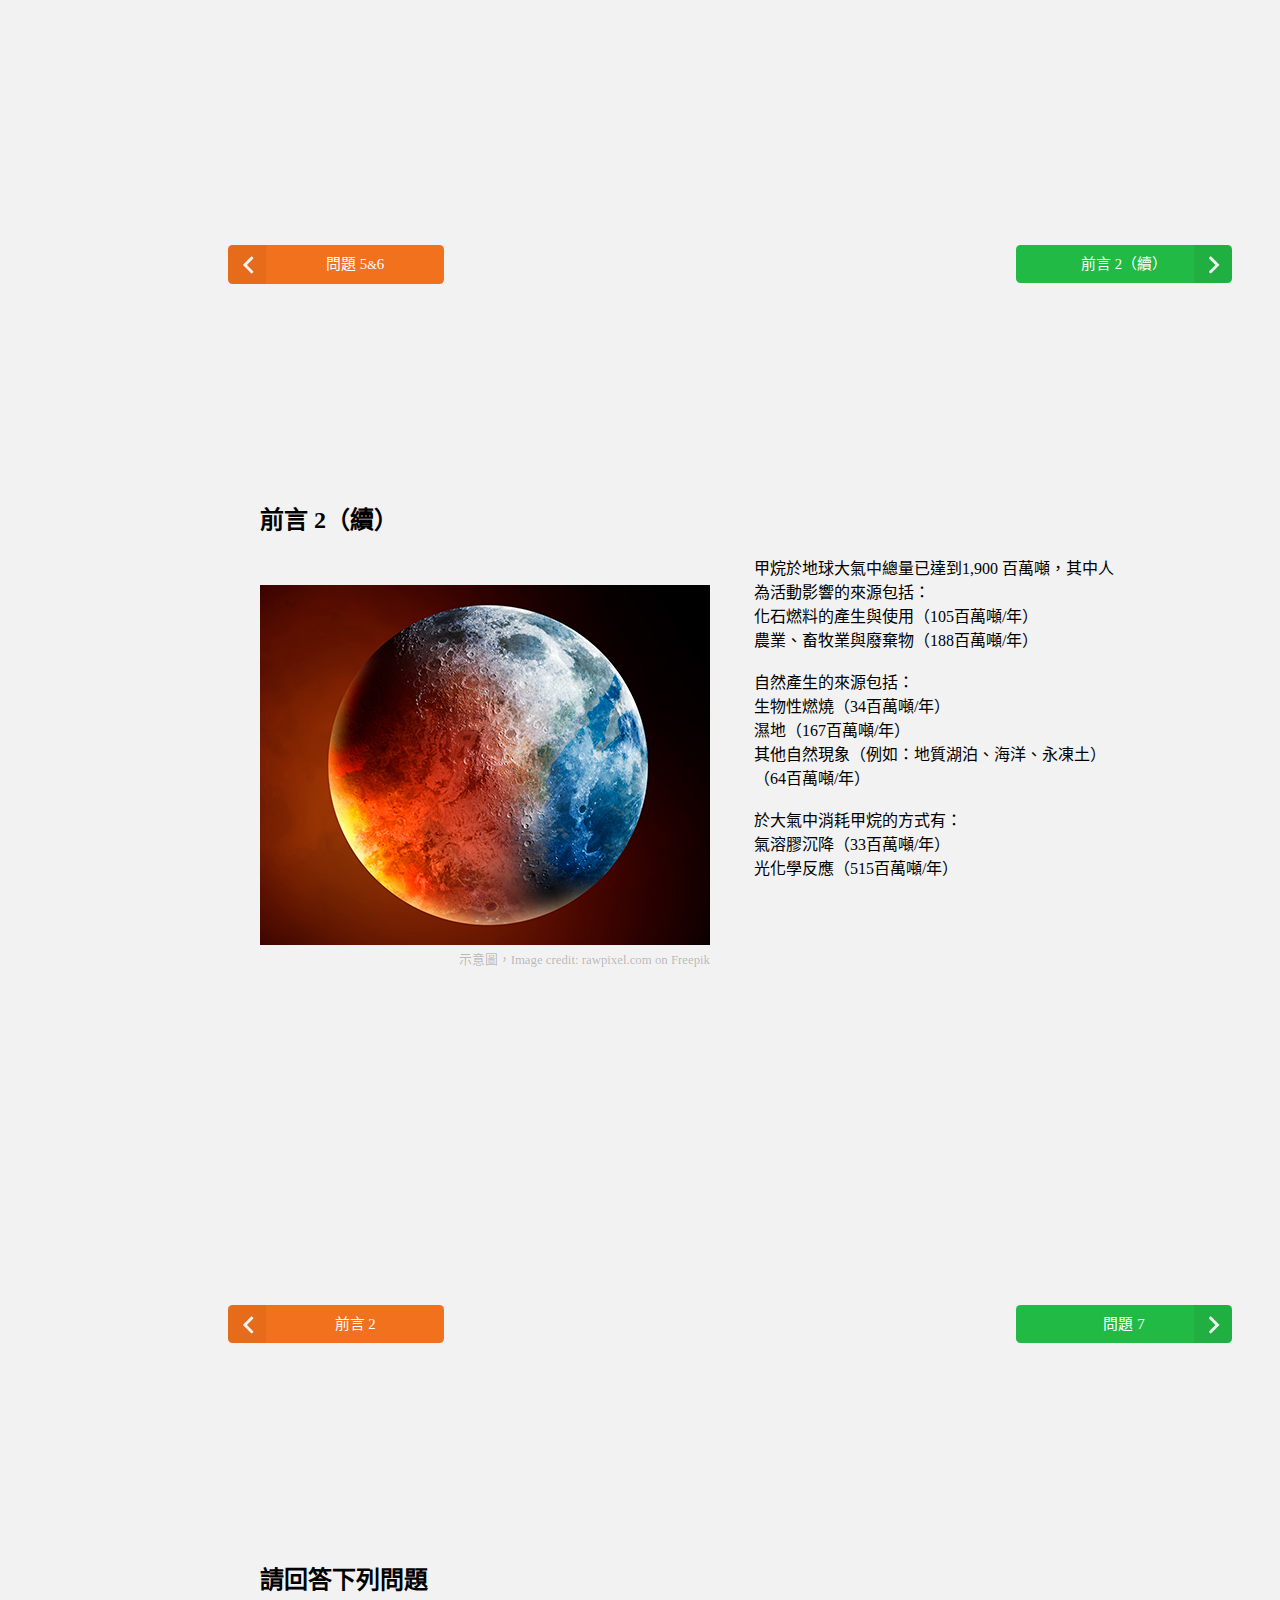
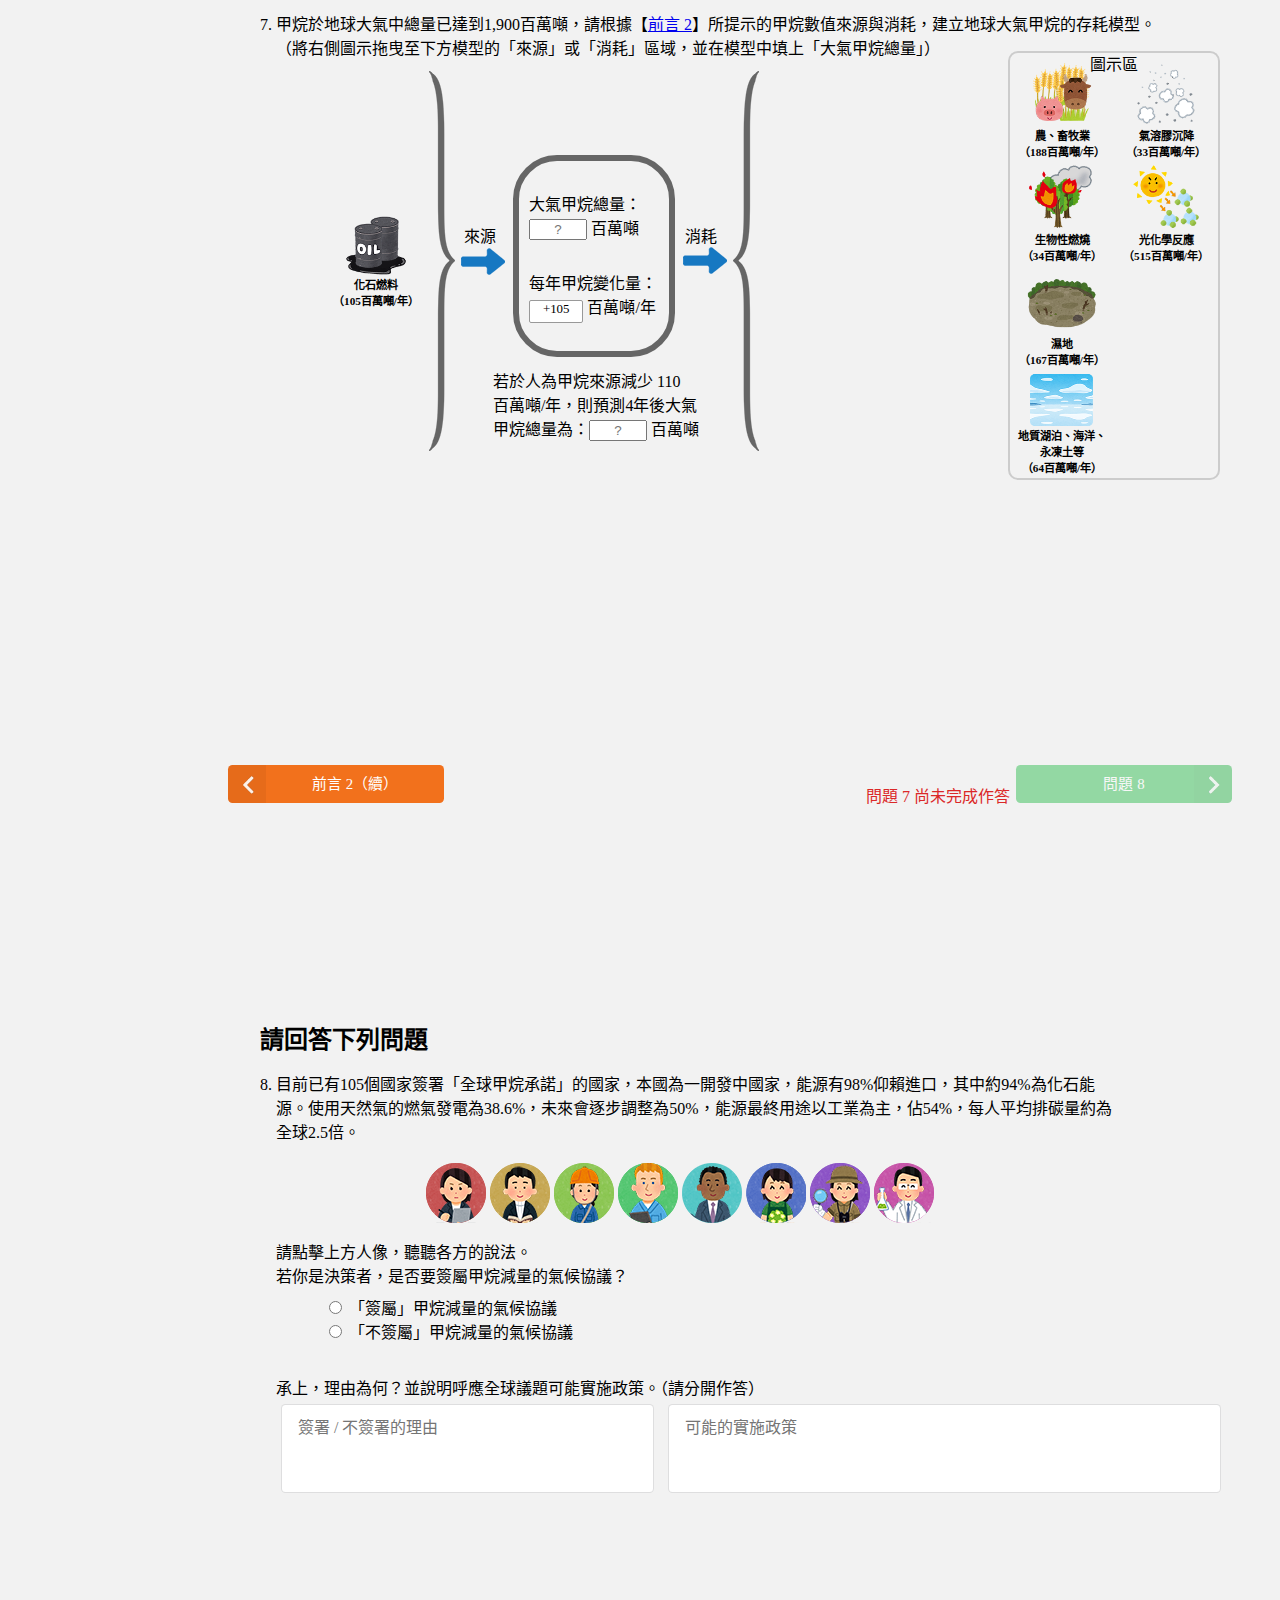
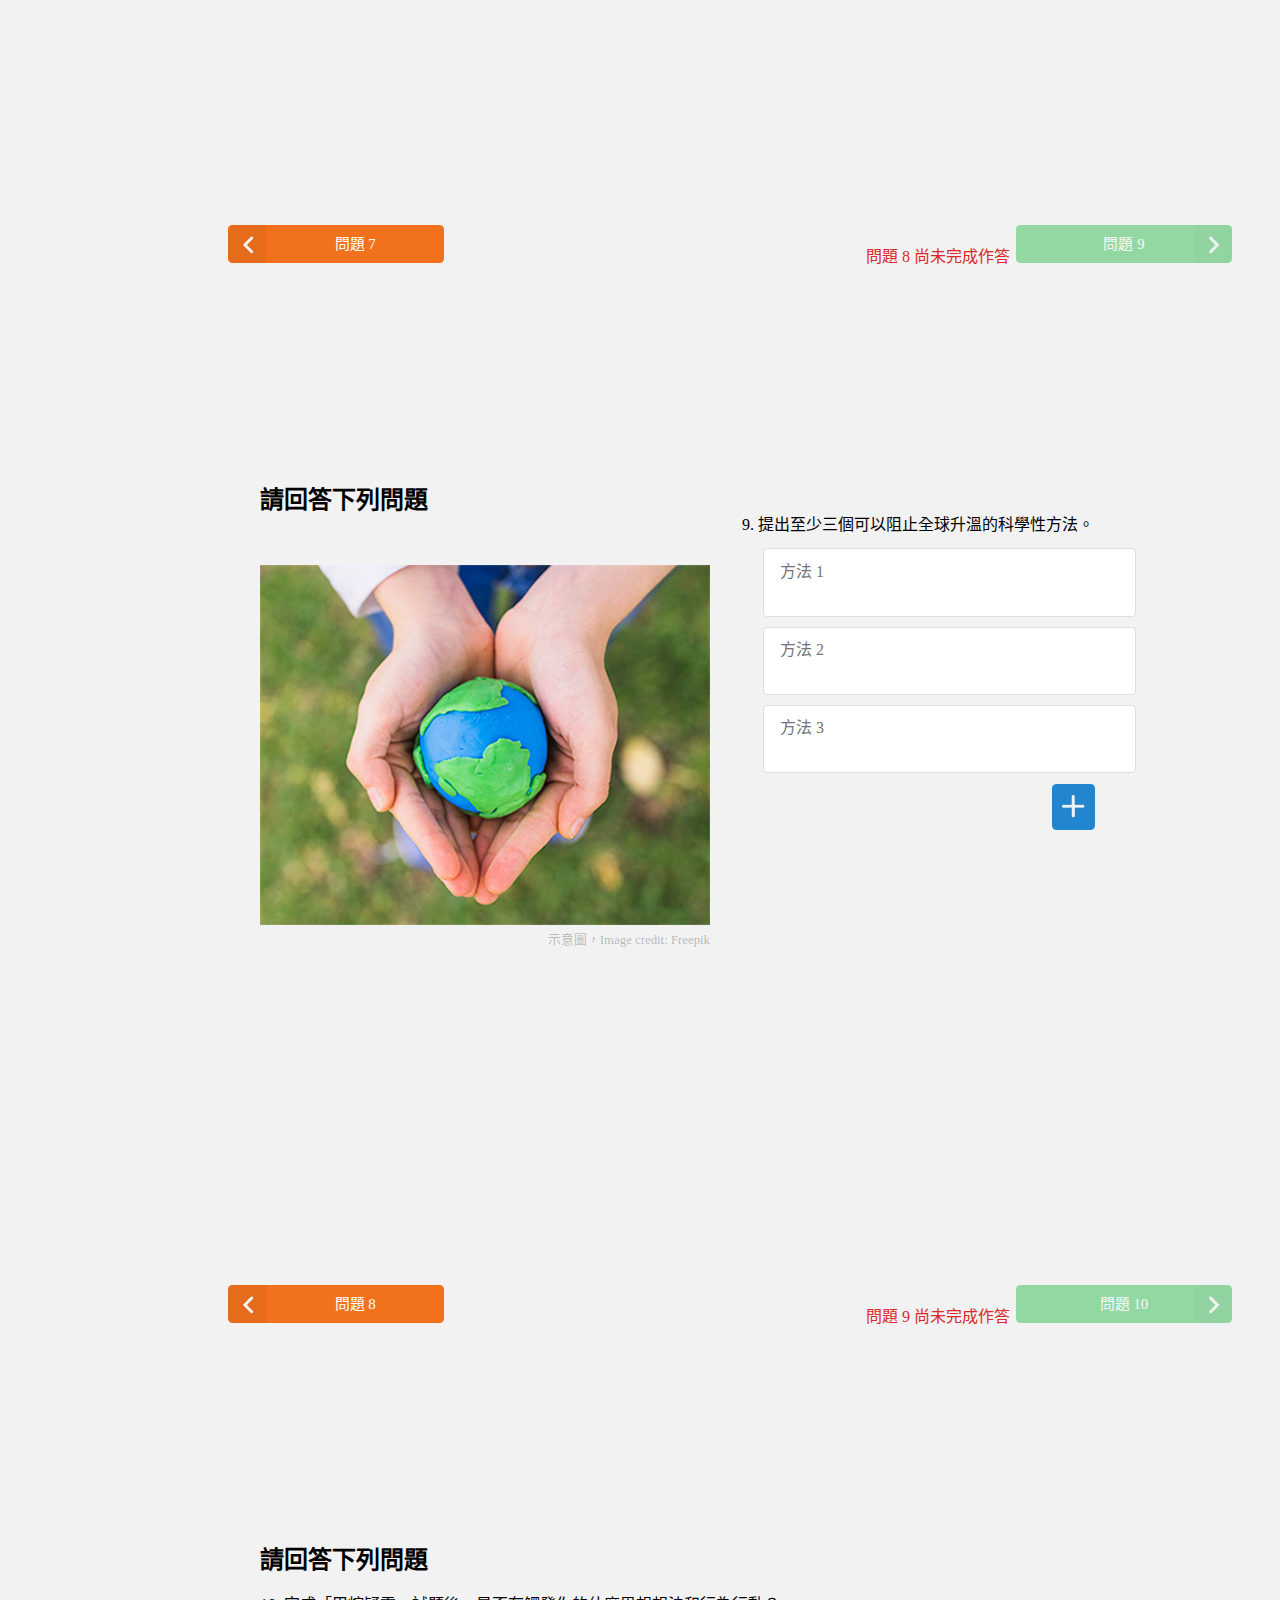
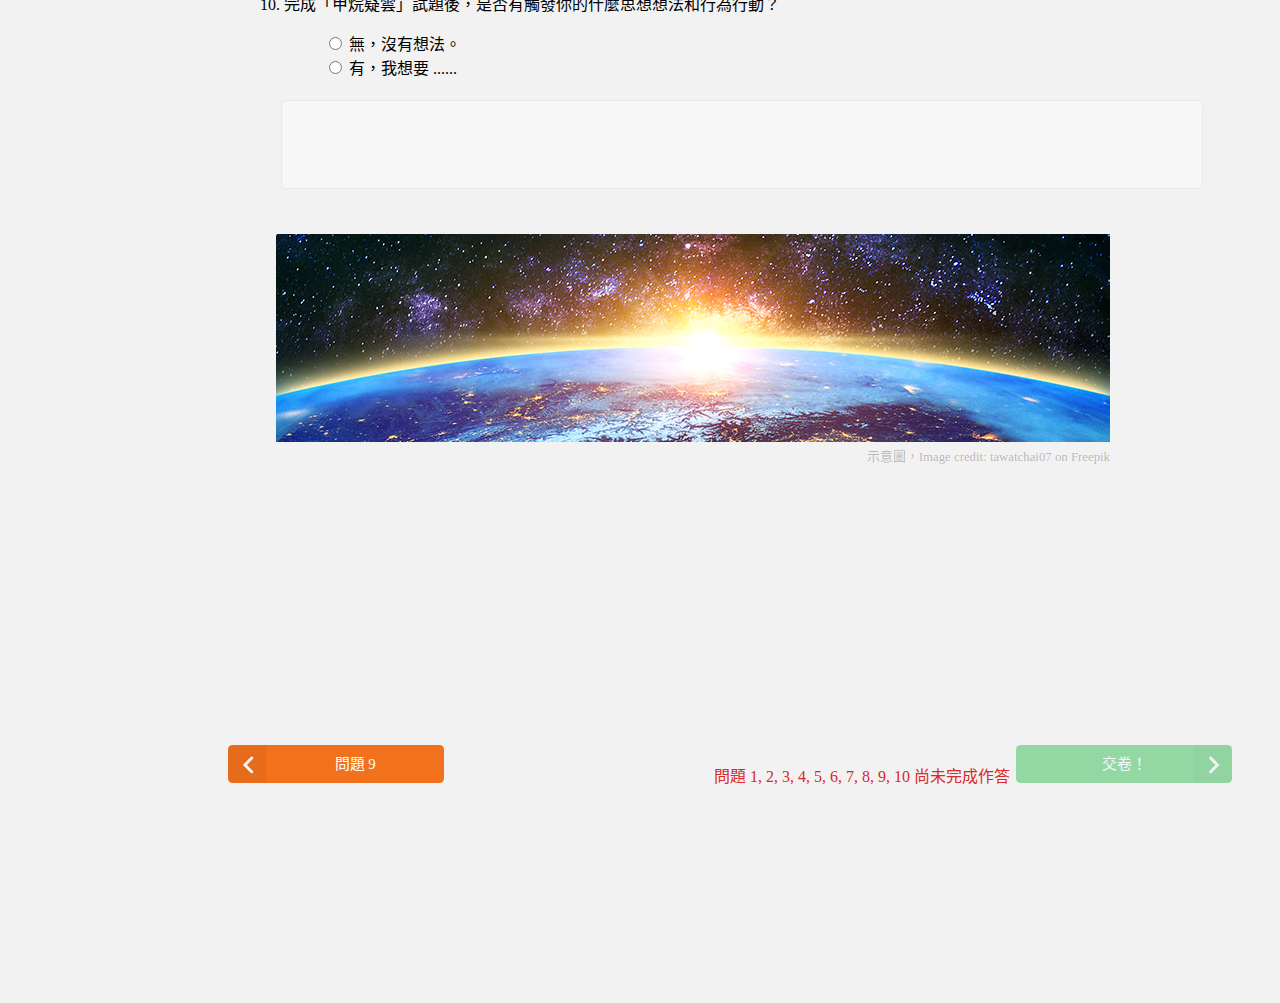
==== commit 68758663: "Add the map file for mobile-drag-drop.min.js" ====
--- a/index.html
+++ b/index.html
@@ -311,7 +311,7 @@
 				<span style="margin-left: 115px;">【表2】</span>
 			</div>
 
-			<div id="exp2-desc" class="exp2-desc">
+			<div id="exp2-desc" class="exp1-desc">
 				<p style="text-indent: -1em;">1.  小柯知道水蒸氣會因為紫外線照射而形成．OH，故進行實驗2時，先以紫外燈照射三個寶特瓶一段時間後，才開啟燈泡進行與實驗1相同的實驗步驟來進行探究。</p>
 			</div>
 			<div class="exp1-prvbtn-container">
--- a/style/body.css
+++ b/style/body.css
@@ -254,7 +254,7 @@
 	top: -50px;
 	left: calc(60px + 1em);
 	width: 850px;
-	height: 1em;
+	height: 2em;
 	position: relative;
 	clear: left;
 }
@@ -285,15 +285,6 @@
 	margin: 1px 5px 1px 5px;
 	background-color: #cfdcee;
 	text-align: center;
-}
-
-.exp2-desc {
-	top: -50px;
-	left: calc(60px + 1em);
-	width: 840px;
-	height: 2em;
-	position: relative;
-	clear: left;
 }
 
 /*--------------
